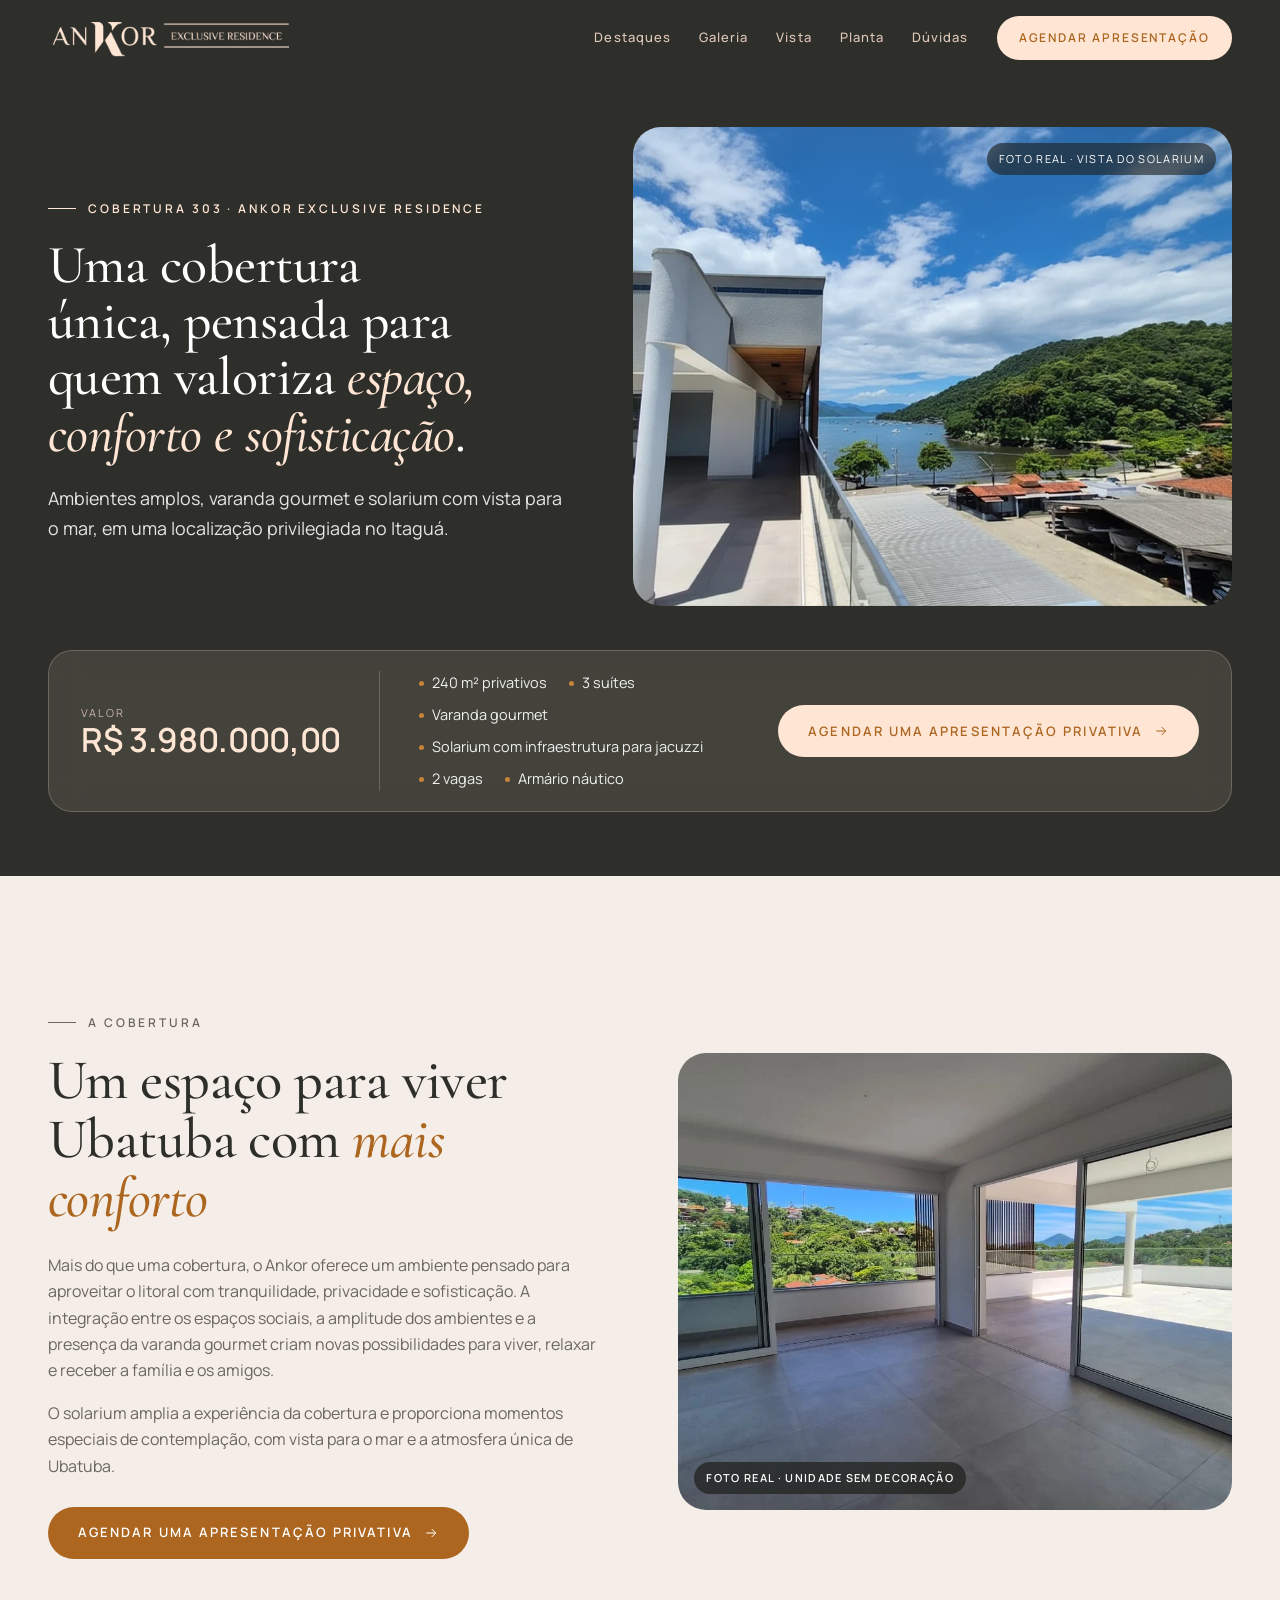
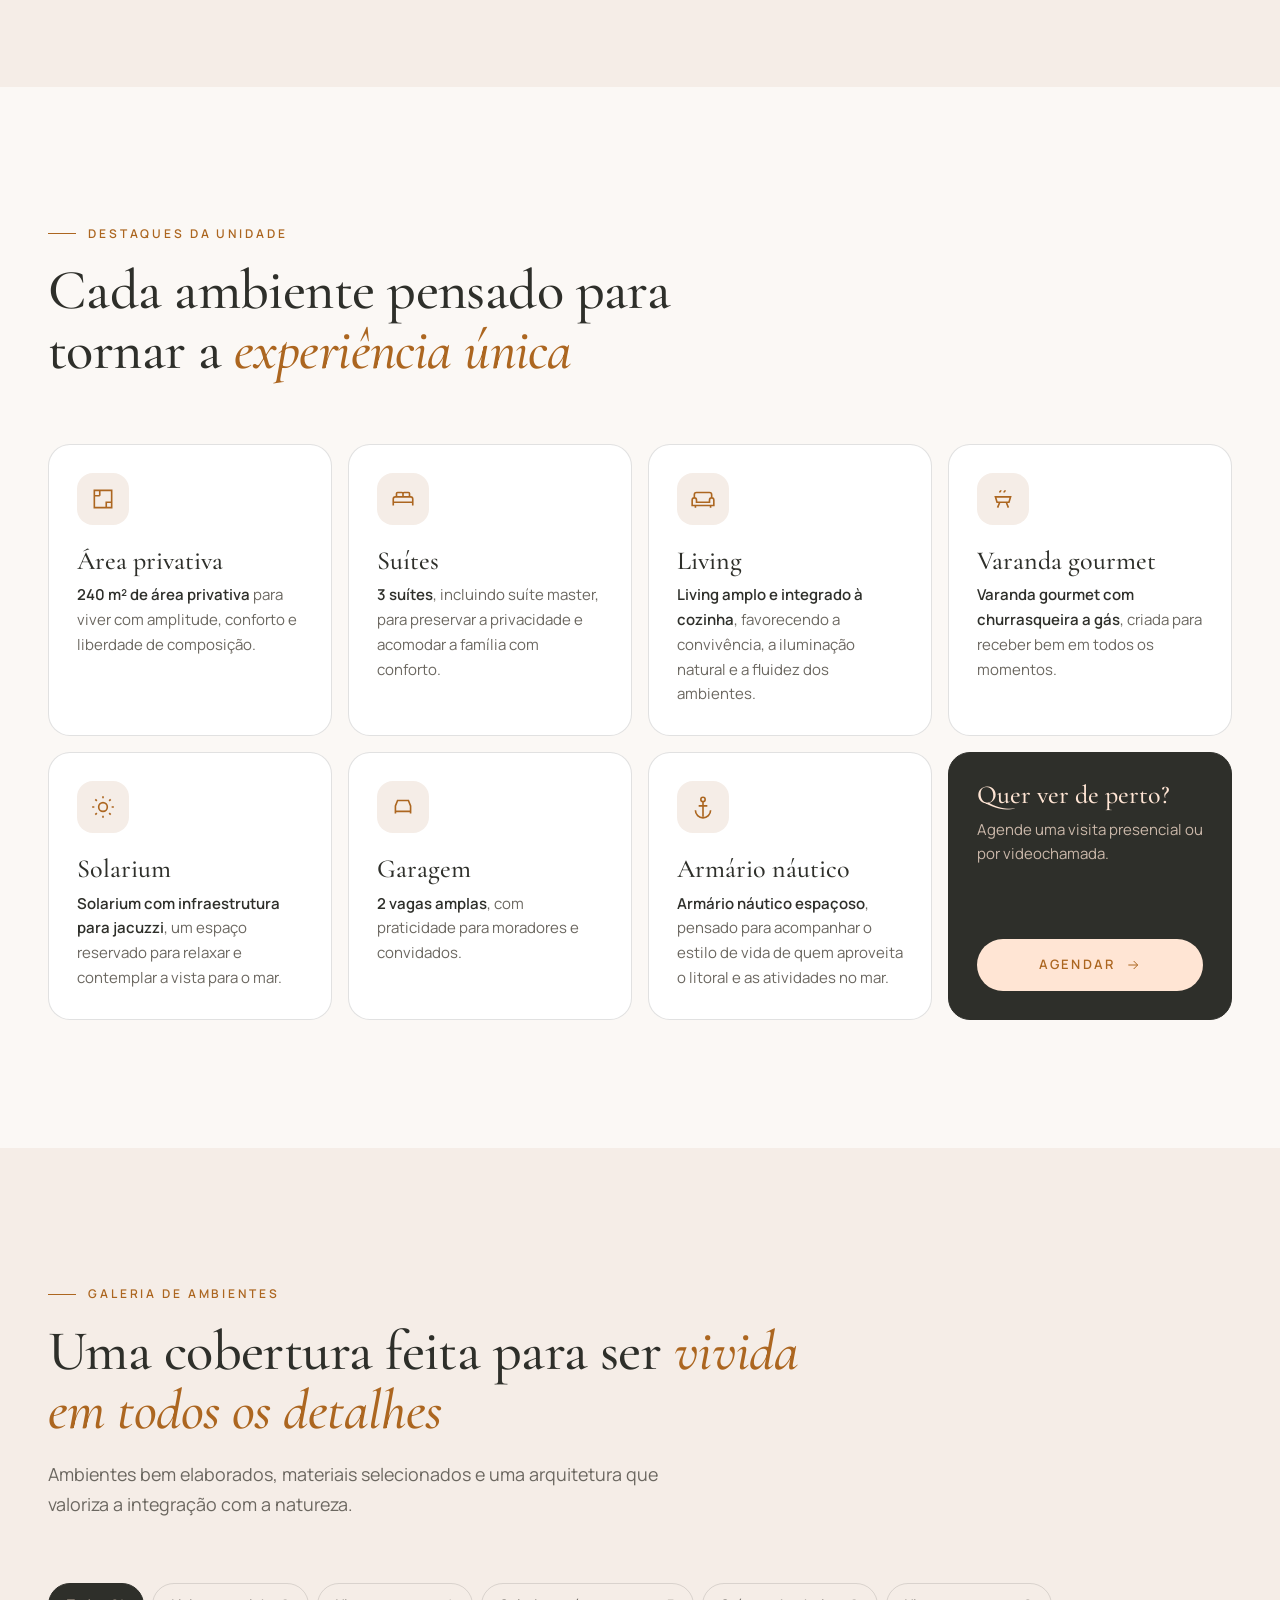
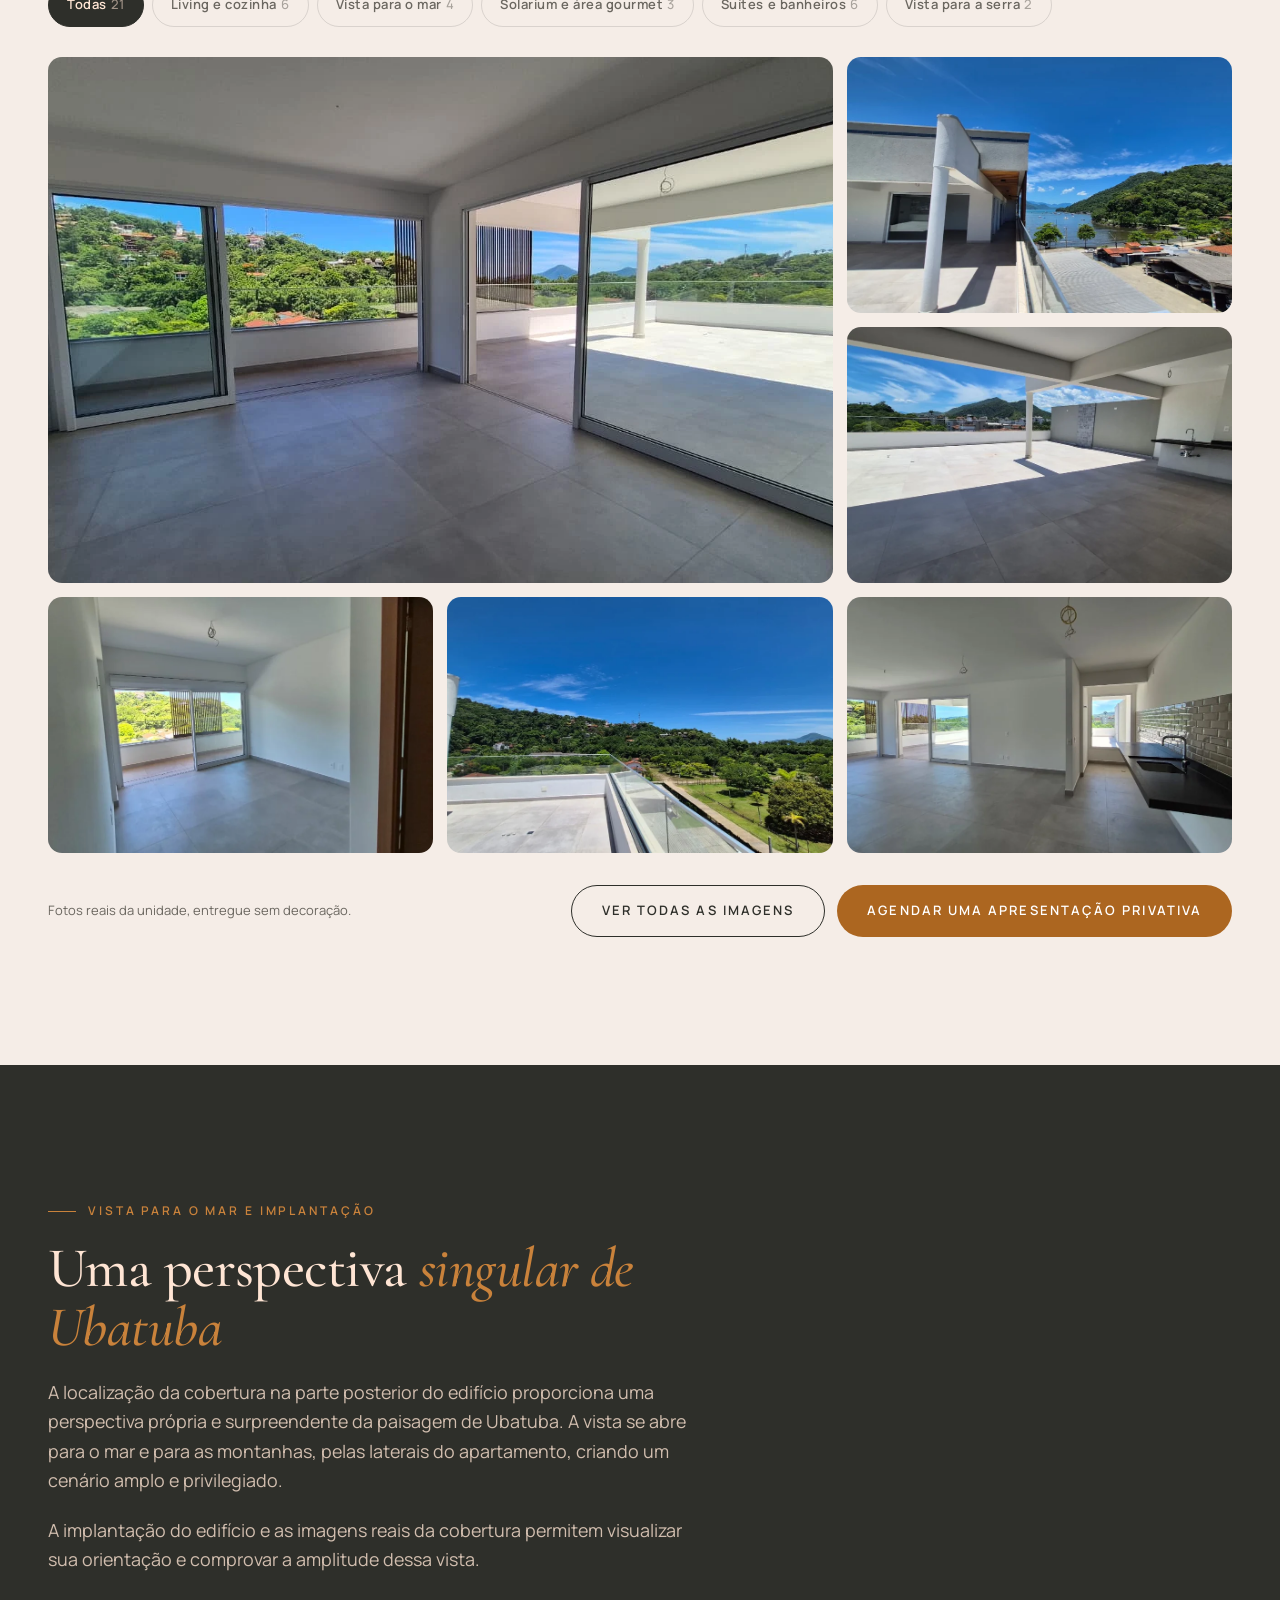
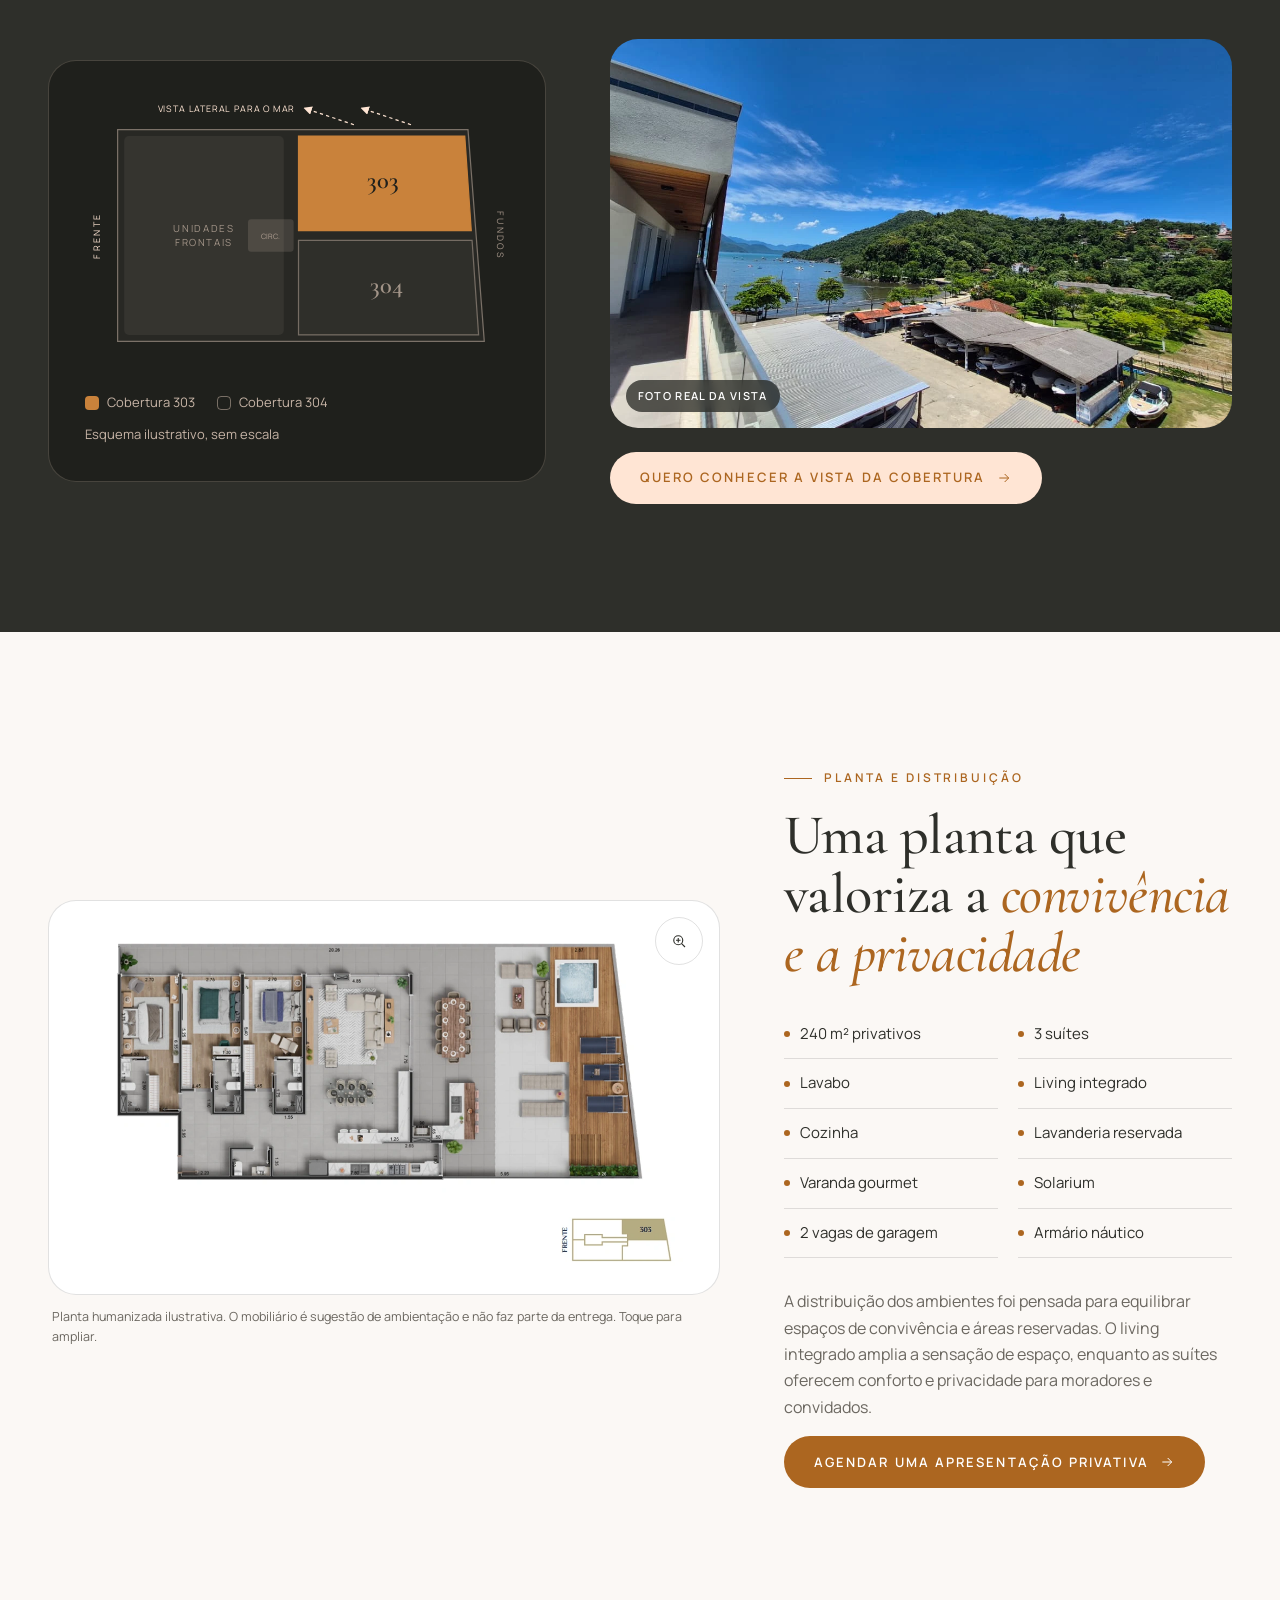
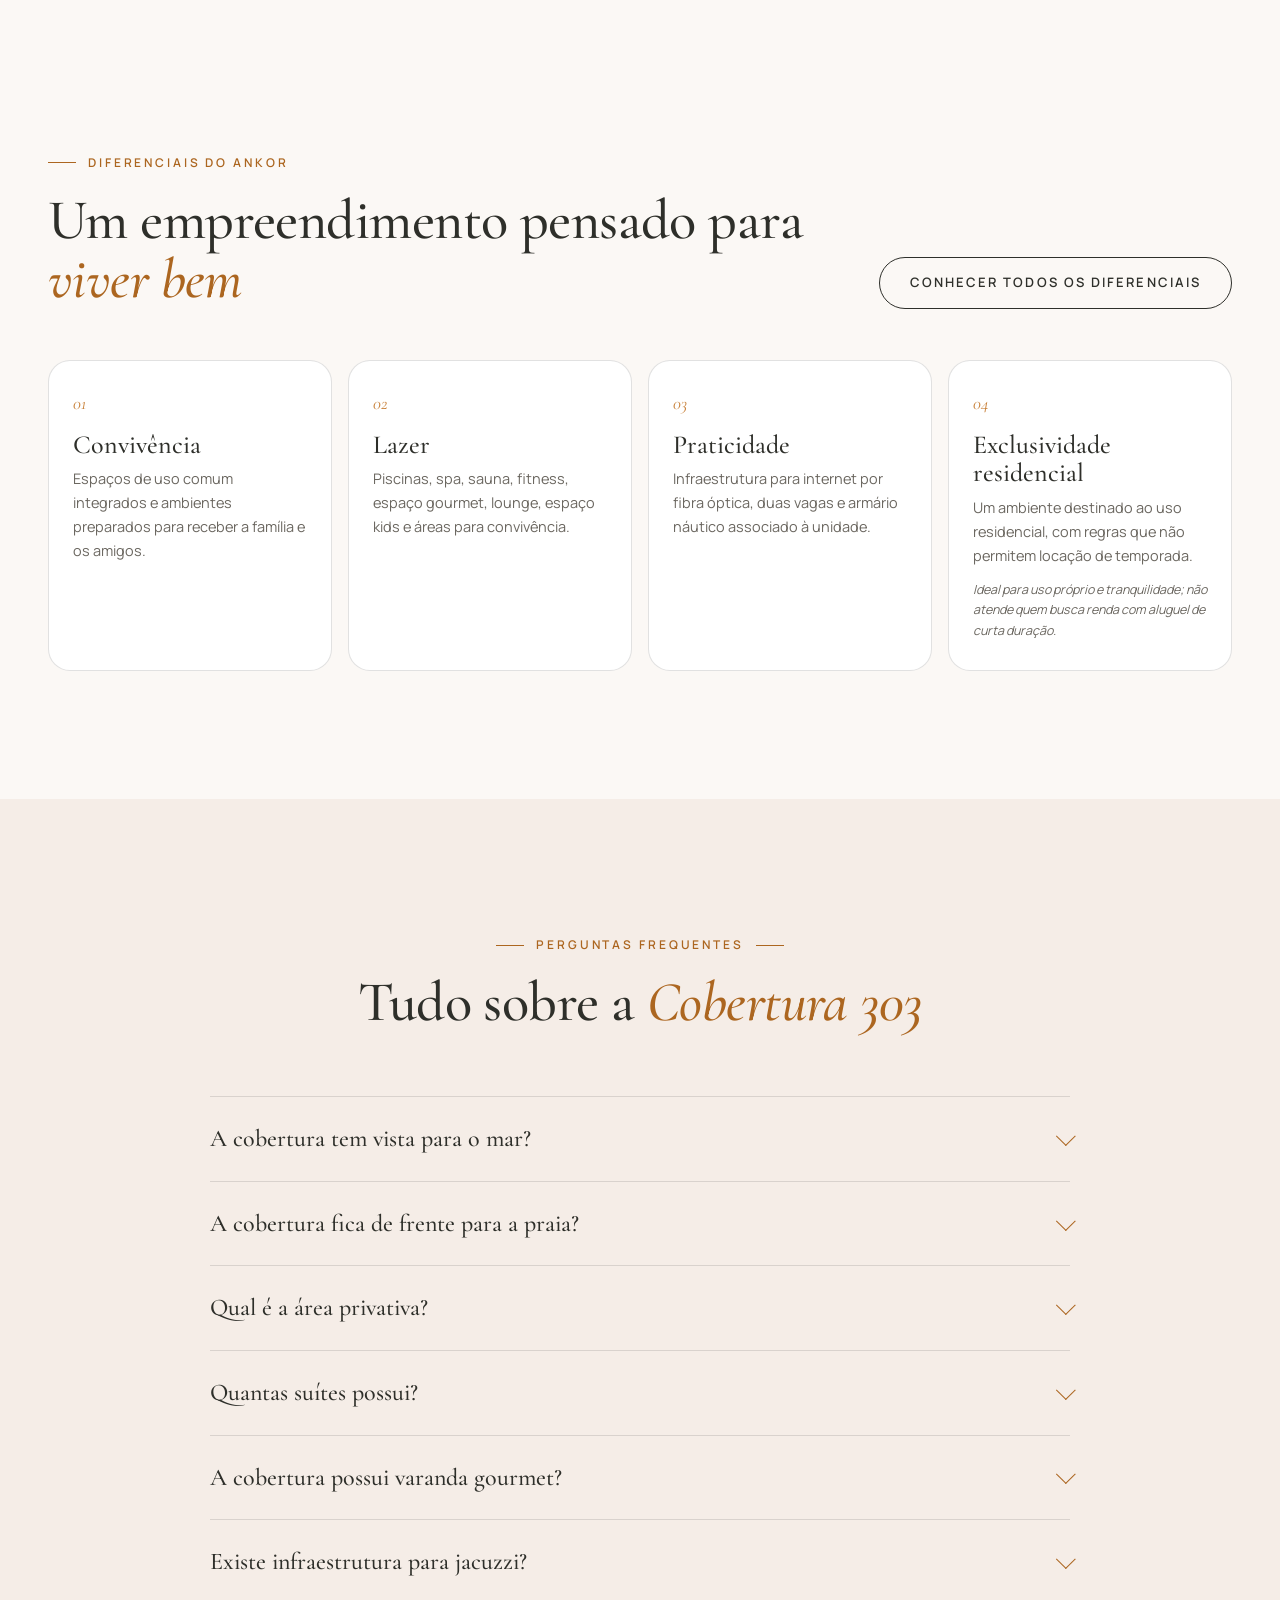
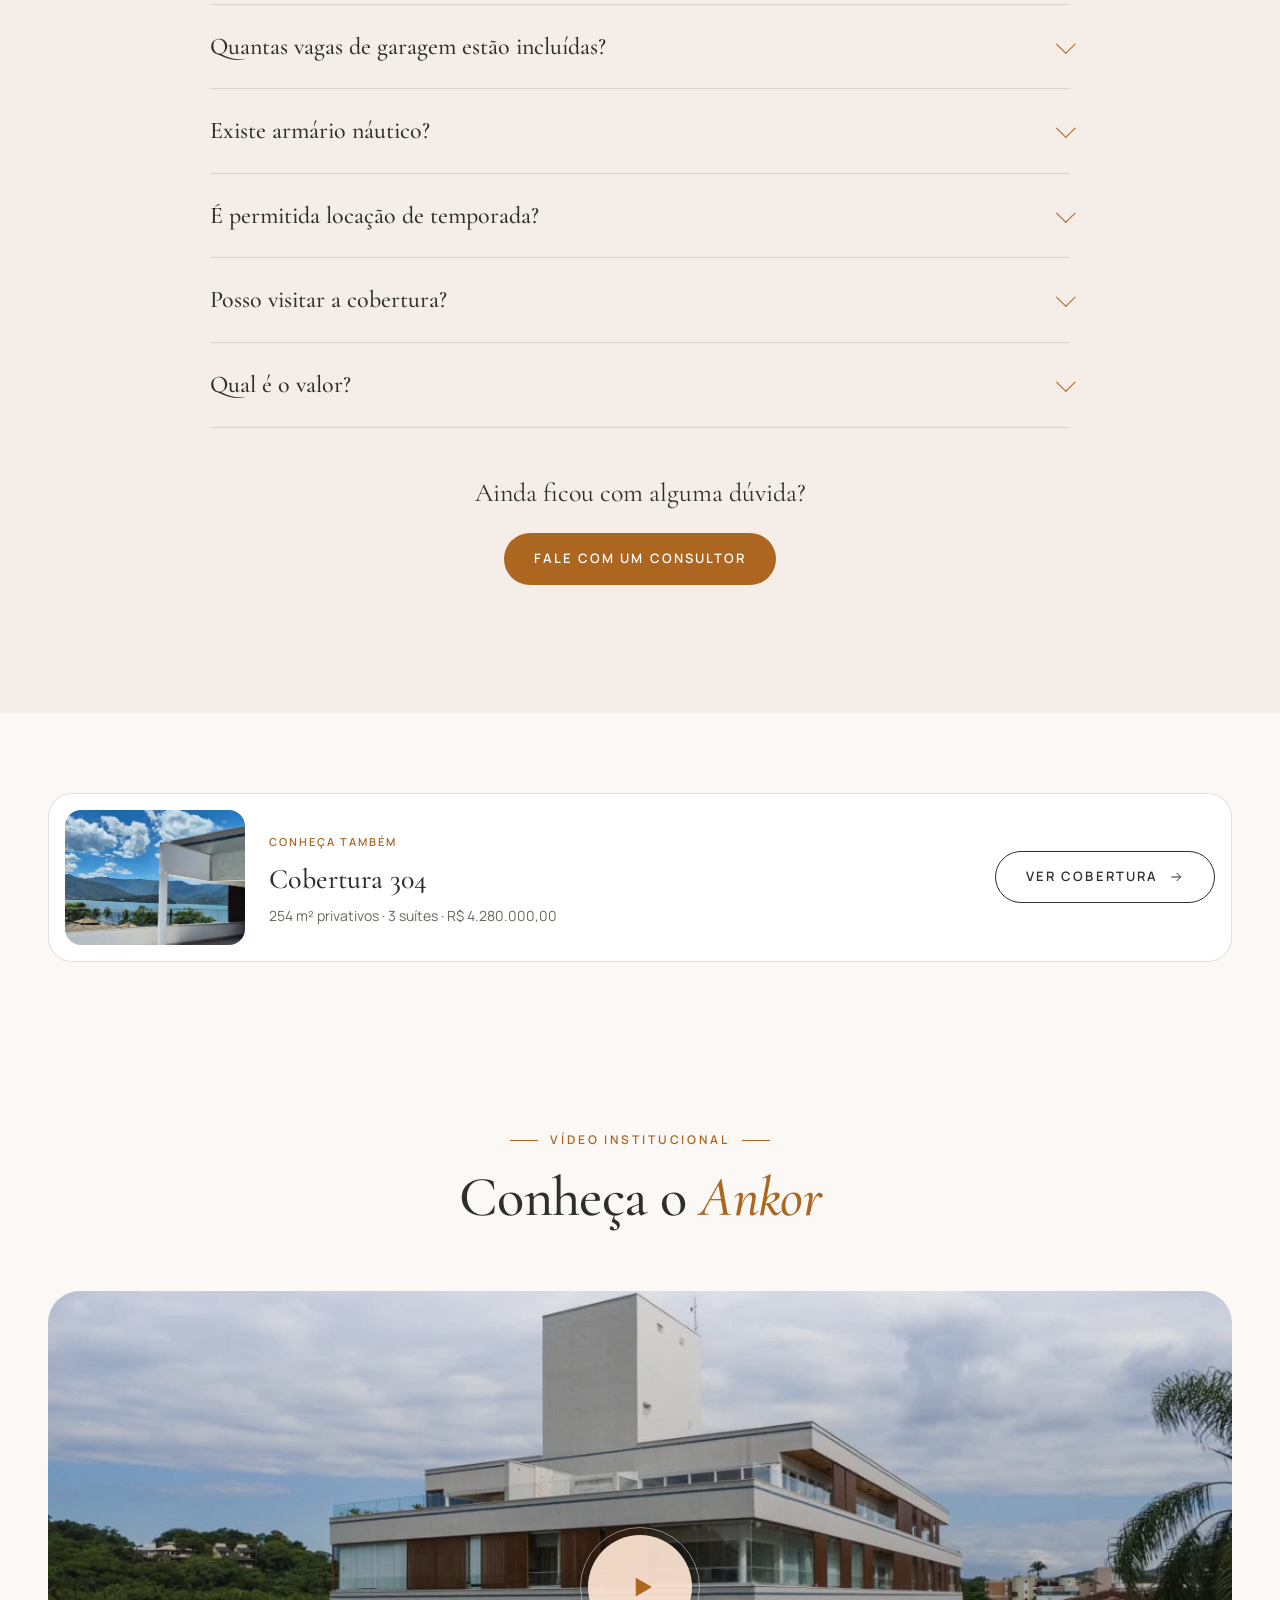
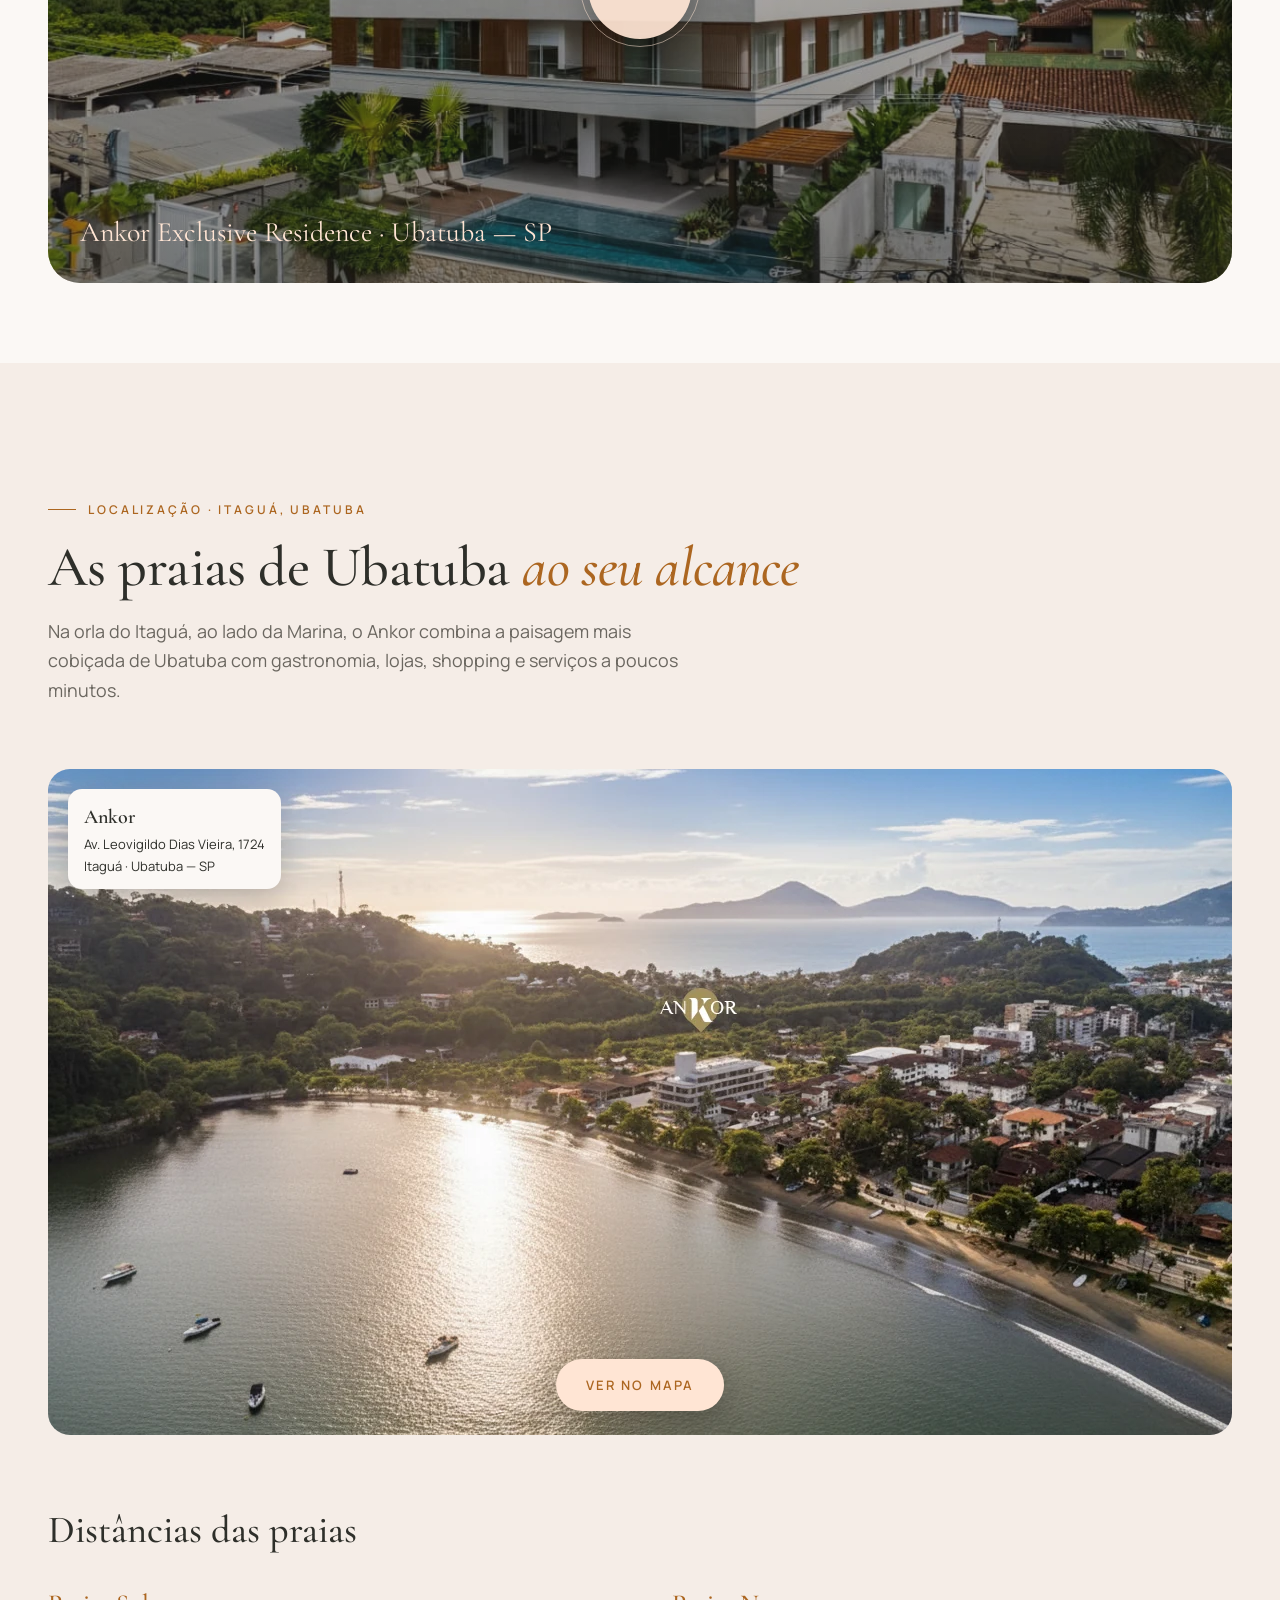
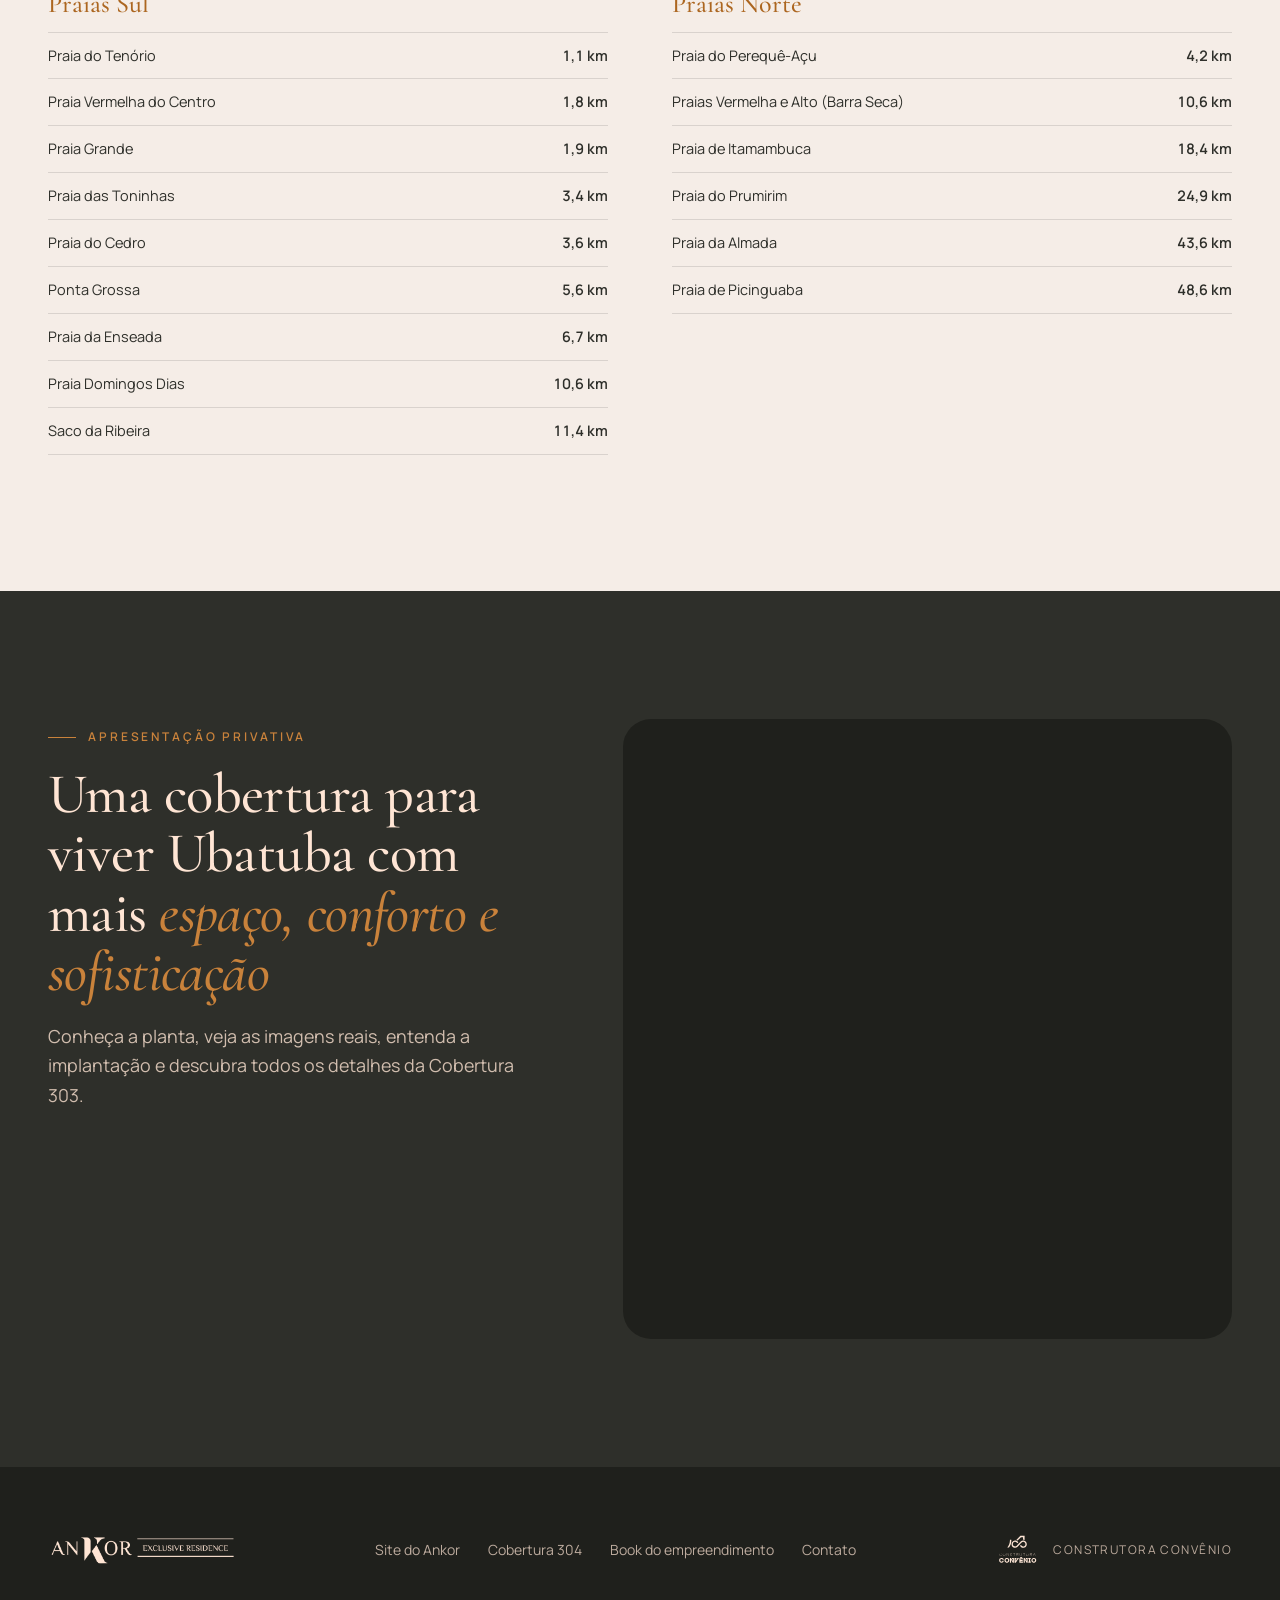
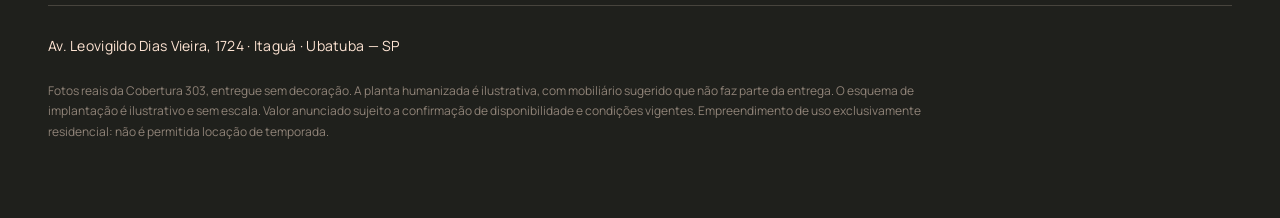
==== cobertura-303/index.html @ ceb4c746 "Formulário do respondi.app (embed) na home e nas LPs, repassando as UTMs Co-Authored-By: Claude Opus" ====
<!doctype html>
<html lang="pt-BR" data-base="../">
<head>
<meta charset="utf-8">
<meta name="viewport" content="width=device-width, initial-scale=1, viewport-fit=cover">
<title>Cobertura 303 · 240 m² · Ankor Exclusive Residence</title>
<meta name="description" content="Cobertura 303 no Ankor Exclusive Residence, Itaguá, Ubatuba: 240 m² privativos, 3 suítes, varanda gourmet, solarium com infraestrutura para jacuzzi, 2 vagas e armário náutico. R$ 3.980.000,00.">
<meta name="theme-color" content="#2e2f2a">
<link rel="icon" href="../assets/brand/favicon.png">
<meta property="og:title" content="Cobertura 303 · Ankor Exclusive Residence">
<meta property="og:description" content="Uma cobertura única, pensada para quem valoriza espaço, conforto e sofisticação.">
<meta property="og:image" content="../assets/img/hero/lp-303.webp">
<link rel="preconnect" href="https://fonts.googleapis.com">
<link rel="preconnect" href="https://fonts.gstatic.com" crossorigin>
<link href="https://fonts.googleapis.com/css2?family=Cormorant+Garamond:ital,wght@0,400;0,500;0,600;1,500&family=Manrope:wght@400;500;600&display=swap" rel="stylesheet">
<link rel="preload" as="image" href="../assets/img/hero/lp-303.webp" fetchpriority="high">
<link rel="stylesheet" href="../assets/css/style.css?v=20260929d">
<script>(function(w,d,s,l,i){w[l]=w[l]||[];w[l].push({'gtm.start':new Date().getTime(),event:'gtm.js'});var f=d.getElementsByTagName(s)[0],j=d.createElement(s),dl=l!='dataLayer'?'&l='+l:'';j.async=true;j.src='https://www.googletagmanager.com/gtm.js?id='+i+dl;f.parentNode.insertBefore(j,f);})(window,document,'script','dataLayer','GTM-N2VF7FVX');</script>
<script async src="https://www.googletagmanager.com/gtag/js?id=G-858ZVEWJJ1"></script>
<script>window.dataLayer=window.dataLayer||[];function gtag(){dataLayer.push(arguments);}gtag('js',new Date());gtag('config','G-858ZVEWJJ1');gtag('config','AW-10869641873');</script>
<script>!function(f,b,e,v,n,t,s){if(f.fbq)return;n=f.fbq=function(){n.callMethod?n.callMethod.apply(n,arguments):n.queue.push(arguments)};if(!f._fbq)f._fbq=n;n.push=n;n.loaded=!0;n.version='2.0';n.queue=[];t=b.createElement(e);t.async=!0;t.src=v;s=b.getElementsByTagName(e)[0];s.parentNode.insertBefore(t,s)}(window,document,'script','https://connect.facebook.net/en_US/fbevents.js');fbq('init','279593157240250');fbq('track','PageView');fbq('track','ViewContent',{content_name:'Cobertura 303'});</script>
</head>
<body>
<noscript><iframe src="https://www.googletagmanager.com/ns.html?id=GTM-N2VF7FVX" height="0" width="0" style="display:none;visibility:hidden"></iframe></noscript>

<header class="header">
  <div class="container header__inner">
    <a href="../" class="logo logo--lg" aria-label="Voltar ao site do Ankor"><img src="../assets/brand/ankor-logo.png" alt="Ankor Exclusive Residence" width="310" height="58"></a>
    <button class="nav-toggle" aria-label="Abrir menu" aria-expanded="false" aria-controls="menu"><span></span></button>
    <nav class="nav" id="menu" aria-label="Cobertura 303">
      <a href="#destaques">Destaques</a>
      <a href="#galeria">Galeria</a>
      <a href="#vista">Vista</a>
      <a href="#planta">Planta</a>
      <a href="#faq">Dúvidas</a>
      <a href="#agendar" class="btn btn--peach" data-goal="Agendar apresentação privativa">Agendar apresentação</a>
    </nav>
  </div>
</header>

<main>
<!-- 1. HERO -->
<section class="lp-hero">
  <div class="container lp-hero__content">
    <div class="lp-hero__grid">
      <div class="lp-hero__text">
        <p class="eyebrow">Cobertura 303 · Ankor Exclusive Residence</p>
        <h1 class="h1">Uma cobertura única, pensada para quem valoriza <em>espaço, conforto e sofisticação</em>.</h1>
        <p class="lp-hero__sub">Ambientes amplos, varanda gourmet e solarium com vista para o mar, em uma localização privilegiada no Itaguá.</p>
      </div>
      <figure class="lp-hero__photo" style="--pos:78% 100%;--zoom:1.2">
        <img src="../assets/img/hero/lp-303.webp" alt="Vista para o mar a partir do solarium da Cobertura 303" width="1344" height="904" fetchpriority="high">
        <span class="photo-note">Foto real · vista do solarium</span>
      </figure>
    </div>
    <div class="spec-bar">
      <div class="spec-bar__price"><small>Valor</small><strong>R$ 3.980.000,00</strong></div>
      <ul class="spec-bar__list">
        <li>240 m² privativos</li><li>3 suítes</li><li>Varanda gourmet</li><li>Solarium com infraestrutura para jacuzzi</li><li>2 vagas</li><li>Armário náutico</li>
      </ul>
      <a href="#agendar" class="btn btn--peach" data-goal="Agendar apresentação privativa">Agendar uma apresentação privativa <svg viewBox="0 0 24 24" fill="none" stroke="currentColor" stroke-width="1.5"><path d="M5 12h14M13 6l6 6-6 6"/></svg></a>
    </div>
  </div>
</section>

<!-- 2. APRESENTAÇÃO -->
<section class="section section--sand">
  <div class="container split">
    <div class="reveal">
      <p class="eyebrow">A cobertura</p>
      <h2 class="h2">Um espaço para viver Ubatuba com <em>mais conforto</em></h2>
      <p style="margin-top:24px">Mais do que uma cobertura, o Ankor oferece um ambiente pensado para aproveitar o litoral com tranquilidade, privacidade e sofisticação. A integração entre os espaços sociais, a amplitude dos ambientes e a presença da varanda gourmet criam novas possibilidades para viver, relaxar e receber a família e os amigos.</p>
      <p>O solarium amplia a experiência da cobertura e proporciona momentos especiais de contemplação, com vista para o mar e a atmosfera única de Ubatuba.</p>
      <a href="#agendar" class="btn btn--primary" style="margin-top:12px" data-goal="Agendar apresentação privativa">Agendar uma apresentação privativa <svg viewBox="0 0 24 24" fill="none" stroke="currentColor" stroke-width="1.5"><path d="M5 12h14M13 6l6 6-6 6"/></svg></a>
    </div>
    <figure class="split__media reveal reveal-d1" style="margin:0">
      <img src="../assets/img/coberturas/303-living-solarium.webp" alt="Living amplo da Cobertura 303 com acesso ao solarium" loading="lazy" width="1280" height="720">
      <span class="tag">Foto real · unidade sem decoração</span>
    </figure>
  </div>
</section>

<!-- 3. DESTAQUES -->
<section class="section" id="destaques">
  <div class="container">
    <div class="section-head reveal">
      <p class="eyebrow">Destaques da unidade</p>
      <h2 class="h2">Cada ambiente pensado para tornar a <em>experiência única</em></h2>
    </div>
    <div class="highlights">
      <article class="hl reveal"><div class="hl__icon"><svg viewBox="0 0 24 24" fill="none" stroke="currentColor" stroke-width="1.5"><path d="M4 4h16v16H4zM4 9h5M9 4v5M15 20v-5h5"/></svg></div><h3>Área privativa</h3><p><strong>240 m² de área privativa</strong> para viver com amplitude, conforto e liberdade de composição.</p></article>
      <article class="hl reveal reveal-d1"><div class="hl__icon"><svg viewBox="0 0 24 24" fill="none" stroke="currentColor" stroke-width="1.5"><path d="M3 18v-6a2 2 0 012-2h14a2 2 0 012 2v6M3 15h18M6 10V7a1 1 0 011-1h4a1 1 0 011 1v3M12 10V7a1 1 0 011-1h4a1 1 0 011 1v3"/></svg></div><h3>Suítes</h3><p><strong>3 suítes</strong>, incluindo suíte master, para preservar a privacidade e acomodar a família com conforto.</p></article>
      <article class="hl reveal reveal-d2"><div class="hl__icon"><svg viewBox="0 0 24 24" fill="none" stroke="currentColor" stroke-width="1.5"><path d="M4 11V8a2 2 0 012-2h12a2 2 0 012 2v3M2 13a2 2 0 014 0v2h12v-2a2 2 0 014 0v5H2zM5 18v2M19 18v2"/></svg></div><h3>Living</h3><p><strong>Living amplo e integrado à cozinha</strong>, favorecendo a convivência, a iluminação natural e a fluidez dos ambientes.</p></article>
      <article class="hl reveal"><div class="hl__icon"><svg viewBox="0 0 24 24" fill="none" stroke="currentColor" stroke-width="1.5"><path d="M5 10h14l-1.5 5h-11zM9 15l-2 5M15 15l2 5M9 6c0-1 1-1 1-2M13 6c0-1 1-1 1-2"/></svg></div><h3>Varanda gourmet</h3><p><strong>Varanda gourmet com churrasqueira a gás</strong>, criada para receber bem em todos os momentos.</p></article>
      <article class="hl reveal reveal-d1"><div class="hl__icon"><svg viewBox="0 0 24 24" fill="none" stroke="currentColor" stroke-width="1.5"><circle cx="12" cy="12" r="4"/><path d="M12 2v2M12 20v2M4.9 4.9l1.4 1.4M17.7 17.7l1.4 1.4M2 12h2M20 12h2M4.9 19.1l1.4-1.4M17.7 6.3l1.4-1.4"/></svg></div><h3>Solarium</h3><p><strong>Solarium com infraestrutura para jacuzzi</strong>, um espaço reservado para relaxar e contemplar a vista para o mar.</p></article>
      <article class="hl reveal reveal-d2"><div class="hl__icon"><svg viewBox="0 0 24 24" fill="none" stroke="currentColor" stroke-width="1.5"><path d="M5 16V11l2-5h10l2 5v5M5 16h14M5 16v2M19 16v2M7.5 13h.01M16.5 13h.01"/></svg></div><h3>Garagem</h3><p><strong>2 vagas amplas</strong>, com praticidade para moradores e convidados.</p></article>
      <article class="hl reveal"><div class="hl__icon"><svg viewBox="0 0 24 24" fill="none" stroke="currentColor" stroke-width="1.5"><circle cx="12" cy="5" r="2"/><path d="M12 7v14M8 11h8M5 15a7 7 0 0014 0"/></svg></div><h3>Armário náutico</h3><p><strong>Armário náutico espaçoso</strong>, pensado para acompanhar o estilo de vida de quem aproveita o litoral e as atividades no mar.</p></article>
      <article class="hl hl--accent reveal reveal-d1"><div><h3>Quer ver de perto?</h3><p>Agende uma visita presencial ou por videochamada.</p></div><a href="#agendar" class="btn btn--peach" data-goal="Agendar apresentação privativa">Agendar <svg viewBox="0 0 24 24" fill="none" stroke="currentColor" stroke-width="1.5"><path d="M5 12h14M13 6l6 6-6 6"/></svg></a></article>
    </div>
  </div>
</section>

<!-- 4. GALERIA -->
<section class="section section--sand" id="galeria">
  <div class="container" data-inline-gallery="303" data-limit="6">
    <div class="section-head reveal">
      <p class="eyebrow">Galeria de ambientes</p>
      <h2 class="h2">Uma cobertura feita para ser <em>vivida em todos os detalhes</em></h2>
      <p class="lead">Ambientes bem elaborados, materiais selecionados e uma arquitetura que valoriza a integração com a natureza.</p>
    </div>
    <div class="tabs" role="tablist" aria-label="Filtrar ambientes"></div>
    <div class="lp-gallery" data-lb-group></div>
    <div class="gallery-actions">
      <p>Fotos reais da unidade, entregue sem decoração.</p>
      <div style="display:flex;gap:12px;flex-wrap:wrap">
        <button class="btn btn--ghost" data-open-gallery="303">Ver todas as imagens</button>
        <a href="#agendar" class="btn btn--primary" data-goal="Agendar apresentação privativa">Agendar uma apresentação privativa</a>
      </div>
    </div>
  </div>
</section>

<!-- 5. VISTA E IMPLANTAÇÃO -->
<section class="section section--dark" id="vista">
  <div class="container">
    <div class="section-head reveal">
      <p class="eyebrow">Vista para o mar e implantação</p>
      <h2 class="h2">Uma perspectiva <em>singular de Ubatuba</em></h2>
      <p class="lead">A localização da cobertura na parte posterior do edifício proporciona uma perspectiva própria e surpreendente da paisagem de Ubatuba. A vista se abre para o mar e para as montanhas, pelas laterais do apartamento, criando um cenário amplo e privilegiado.</p>
      <p class="lead">A implantação do edifício e as imagens reais da cobertura permitem visualizar sua orientação e comprovar a amplitude dessa vista.</p>
    </div>
    <div class="view">
      <div class="implant reveal">
        <svg viewBox="0 0 520 340" role="img" aria-labelledby="impl-t">
  <title id="impl-t">Esquema de implantação: a Cobertura 303 fica na parte posterior do edifício, com vista lateral para o mar</title>
  <defs><marker id="ah" viewBox="0 0 10 10" refX="8" refY="5" markerWidth="7" markerHeight="7" orient="auto-start-reverse"><path d="M0 0L10 5L0 10z" fill="#ffe5d4"/></marker></defs>
  <path d="M40 40H470L490 300H40Z" fill="rgba(255,229,212,.04)" stroke="rgba(255,229,212,.4)" stroke-width="1.5"/>
  <rect x="48" y="48" width="196" height="244" rx="6" fill="rgba(255,229,212,.06)"/>
  <text x="146" y="166" fill="rgba(255,229,212,.55)" font-family="Manrope, sans-serif" font-size="12" text-anchor="middle" letter-spacing="2">UNIDADES</text>
  <text x="146" y="183" fill="rgba(255,229,212,.55)" font-family="Manrope, sans-serif" font-size="12" text-anchor="middle" letter-spacing="2">FRONTAIS</text>
  <rect x="200" y="150" width="56" height="40" rx="4" fill="rgba(255,229,212,.12)"/>
  <text x="228" y="174" fill="rgba(255,229,212,.55)" font-family="Manrope, sans-serif" font-size="9" text-anchor="middle">CIRC.</text>
  <path d="M262 48H466L474 164H262Z" fill="#c9823b" stroke="#c9823b" stroke-width="1.5"/>
  <path d="M262 176H475L483 292H262Z" fill="rgba(255,229,212,.03)" stroke="rgba(255,229,212,.35)" stroke-width="1.5"/>
  <text x="366" y="112" fill="#1f201c" font-family="Cormorant Garamond, serif" font-size="30" font-weight="600" text-anchor="middle">303</text>
  <text x="370" y="241" fill="rgba(255,229,212,.55)" font-family="Cormorant Garamond, serif" font-size="30" font-weight="600" text-anchor="middle">304</text>
  <text x="18" y="170" fill="#ffe5d4" font-family="Manrope, sans-serif" font-size="11" letter-spacing="3" text-anchor="middle" transform="rotate(-90 18 170)">FRENTE</text>
  <text x="506" y="170" fill="rgba(255,229,212,.6)" font-family="Manrope, sans-serif" font-size="11" letter-spacing="3" text-anchor="middle" transform="rotate(90 506 170)">FUNDOS</text>
  <line x1="330" y1="34" x2="270" y2="14" stroke="#ffe5d4" stroke-width="1.5" stroke-dasharray="4 4" marker-end="url(#ah)"/>
  <line x1="400" y1="34" x2="340" y2="14" stroke="#ffe5d4" stroke-width="1.5" stroke-dasharray="4 4" marker-end="url(#ah)"/>
  <text x="258" y="18" fill="#ffe5d4" font-family="Manrope, sans-serif" font-size="11" letter-spacing="1" text-anchor="end">VISTA LATERAL PARA O MAR</text>
</svg>
        <div class="implant__legend">
          <span><i style="background:#c9823b"></i>Cobertura 303</span>
          <span><i style="border:1px solid rgba(255,229,212,.4)"></i>Cobertura 304</span>
          <span>Esquema ilustrativo, sem escala</span>
        </div>
      </div>
      <div class="reveal reveal-d1">
        <figure class="view__photo" data-lb-group>
          <button class="g-item" data-img="303-vista-mar" style="border-radius:0"><img src="../assets/img/vista/303-vista-mar.webp" alt="Vista lateral para o mar a partir da Cobertura 303" loading="lazy" width="1280" height="720"></button>
          <span class="tag">Foto real da vista</span>
        </figure>
        <a href="#agendar" class="btn btn--peach" style="margin-top:24px" data-goal="Conhecer a vista da cobertura">Quero conhecer a vista da cobertura <svg viewBox="0 0 24 24" fill="none" stroke="currentColor" stroke-width="1.5"><path d="M5 12h14M13 6l6 6-6 6"/></svg></a>
      </div>
    </div>
  </div>
</section>

<!-- 6. PLANTA -->
<section class="section" id="planta">
  <div class="container plan">
    <div class="reveal" data-lb-group>
      <button class="plan__img" data-img="planta-303" aria-label="Ampliar planta da Cobertura 303">
        <img src="../assets/img/plantas/planta-303.webp" alt="Planta humanizada da Cobertura 303" loading="lazy" width="1212" height="668">
        <span class="icon-btn plan__zoom" aria-hidden="true"><svg viewBox="0 0 24 24" fill="none" stroke="currentColor" stroke-width="1.5"><circle cx="11" cy="11" r="6"/><path d="M20 20l-4.5-4.5M11 8v6M8 11h6"/></svg></span>
      </button>
      <p style="font-size:12.5px;color:var(--muted);margin:12px 4px 0">Planta humanizada ilustrativa. O mobiliário é sugestão de ambientação e não faz parte da entrega. Toque para ampliar.</p>
    </div>
    <div class="reveal reveal-d1">
      <p class="eyebrow">Planta e distribuição</p>
      <h2 class="h2">Uma planta que valoriza a <em>convivência e a privacidade</em></h2>
      <ul class="plan-list">
        <li>240 m² privativos</li><li>3 suítes</li><li>Lavabo</li><li>Living integrado</li><li>Cozinha</li><li>Lavanderia reservada</li><li>Varanda gourmet</li><li>Solarium</li><li>2 vagas de garagem</li><li>Armário náutico</li>
      </ul>
      <p style="color:var(--muted)">A distribuição dos ambientes foi pensada para equilibrar espaços de convivência e áreas reservadas. O living integrado amplia a sensação de espaço, enquanto as suítes oferecem conforto e privacidade para moradores e convidados.</p>
      <a href="#agendar" class="btn btn--primary" data-goal="Agendar apresentação privativa">Agendar uma apresentação privativa <svg viewBox="0 0 24 24" fill="none" stroke="currentColor" stroke-width="1.5"><path d="M5 12h14M13 6l6 6-6 6"/></svg></a>
    </div>
  </div>
</section>

<!-- 8. DIFERENCIAIS DO ANKOR -->
<section class="section" id="diferenciais">
  <div class="container">
    <div class="head-row">
      <div class="section-head reveal">
        <p class="eyebrow">Diferenciais do Ankor</p>
        <h2 class="h2">Um empreendimento pensado para <em>viver bem</em></h2>
      </div>
      <a href="../#diferenciais" class="btn btn--ghost">Conhecer todos os diferenciais</a>
    </div>
    <div class="diffs">
      <article class="diff reveal"><span class="tile__num">01</span><h3>Convivência</h3><p>Espaços de uso comum integrados e ambientes preparados para receber a família e os amigos.</p></article>
      <article class="diff reveal reveal-d1"><span class="tile__num">02</span><h3>Lazer</h3><p>Piscinas, spa, sauna, fitness, espaço gourmet, lounge, espaço kids e áreas para convivência.</p></article>
      <article class="diff reveal reveal-d2"><span class="tile__num">03</span><h3>Praticidade</h3><p>Infraestrutura para internet por fibra óptica, duas vagas e armário náutico associado à unidade.</p></article>
      <article class="diff reveal reveal-d3"><span class="tile__num">04</span><h3>Exclusividade residencial</h3><p>Um ambiente destinado ao uso residencial, com regras que não permitem locação de temporada.</p><small>Ideal para uso próprio e tranquilidade; não atende quem busca renda com aluguel de curta duração.</small></article>
    </div>
  </div>
</section>

<!-- 9. FAQ -->
<section class="section section--sand" id="faq">
  <div class="container">
    <div class="section-head section-head--center reveal">
      <p class="eyebrow">Perguntas frequentes</p>
      <h2 class="h2">Tudo sobre a <em>Cobertura 303</em></h2>
    </div>
    <div class="faq reveal">
      <details><summary>A cobertura tem vista para o mar?</summary><p>Sim. A unidade está localizada na parte posterior do prédio e possui vista para o mar. Consulte as imagens reais e o esquema de implantação para conhecer a orientação e o campo visual da cobertura.</p></details>
      <details><summary>A cobertura fica de frente para a praia?</summary><p>Não. A cobertura está na parte posterior do edifício. A comunicação correta é vista para o mar, conforme apresentado na planta e nas imagens da unidade.</p></details>
      <details><summary>Qual é a área privativa?</summary><p>A Cobertura 303 possui 240 m² de área privativa.</p></details>
      <details><summary>Quantas suítes possui?</summary><p>A unidade possui 3 suítes, incluindo uma suíte master.</p></details>
      <details><summary>A cobertura possui varanda gourmet?</summary><p>Sim. A unidade possui varanda gourmet com churrasqueira a gás.</p></details>
      <details><summary>Existe infraestrutura para jacuzzi?</summary><p>Sim. O solarium possui infraestrutura para jacuzzi. A instalação e as condições técnicas devem ser confirmadas com a equipe responsável.</p></details>
      <details><summary>Quantas vagas de garagem estão incluídas?</summary><p>A unidade possui 2 vagas de garagem amplas.</p></details>
      <details><summary>Existe armário náutico?</summary><p>Sim, conforme as condições específicas da unidade e da documentação comercial.</p></details>
      <details><summary>É permitida locação de temporada?</summary><p>Não. O empreendimento possui uso residencial e não permite locação de temporada.</p></details>
      <details><summary>Posso visitar a cobertura?</summary><p>Sim. A equipe pode agendar uma apresentação presencial ou por videochamada, conforme disponibilidade.</p></details>
      <details><summary>Qual é o valor?</summary><p>O valor anunciado da Cobertura 303 é de R$ 3.980.000,00. Consulte a equipe comercial para confirmar a disponibilidade e as condições vigentes.</p></details>
    </div>
    <div class="faq-cta">
      <p>Ainda ficou com alguma dúvida?</p>
      <a href="#agendar" class="btn btn--primary" data-goal="Falar com um consultor">Fale com um consultor</a>
    </div>
  </div>
</section>

<!-- Outra unidade -->
<section class="section section--tight">
  <div class="container">
    <a class="other-unit reveal" href="../cobertura-304/">
      <img src="../assets/img/vista/304-vista-solarium-sm.webp" alt="" loading="lazy" width="720" height="405">
      <div><small>Conheça também</small><h3>Cobertura 304</h3><p>254 m² privativos · 3 suítes · R$ 4.280.000,00</p></div>
      <span class="btn btn--ghost">Ver cobertura <svg viewBox="0 0 24 24" fill="none" stroke="currentColor" stroke-width="1.5"><path d="M5 12h14M13 6l6 6-6 6"/></svg></span>
    </a>
  </div>
</section>
<!-- ============ VÍDEO INSTITUCIONAL ============ -->
<section class="section section--tight" id="video-institucional" aria-label="Vídeo institucional">
  <div class="container">
    <div class="section-head section-head--center reveal">
      <p class="eyebrow">Vídeo institucional</p>
      <h2 class="h2">Conheça o <em>Ankor</em></h2>
    </div>
    <button class="feature-video reveal" data-video="Oy8C2-HSCjQ" data-title="Ankor Exclusive Residence" aria-label="Assistir ao vídeo institucional do Ankor">
      <img src="../assets/img/empreendimento/fachada-piscina.webp" alt="" loading="lazy" width="1280" height="852">
      <span class="play play--lg"><svg viewBox="0 0 24 24" fill="currentColor"><path d="M7 4.5v15l13-7.5z"/></svg></span>
      <span class="feature-video__label">Ankor Exclusive Residence · Ubatuba — SP</span>
    </button>
  </div>
</section>

<!-- LOCALIZAÇÃO (mesma da home) -->
<section class="section section--sand" id="localizacao">
  <div class="container">
    <div class="section-head reveal">
      <p class="eyebrow">Localização · Itaguá, Ubatuba</p>
      <h2 class="h2">As praias de Ubatuba <em>ao seu alcance</em></h2>
      <p class="lead">Na orla do Itaguá, ao lado da Marina, o Ankor combina a paisagem mais cobiçada de Ubatuba com gastronomia, lojas, shopping e serviços a poucos minutos.</p>
    </div>
    <div class="map map--wide reveal">
      <img src="../assets/img/localizacao/aerea-baia-ankor.webp" alt="Vista aérea da baía do Itaguá com a localização do Ankor" loading="lazy" width="1184" height="864">
      <div class="map__pin"><strong>Ankor</strong>Av. Leovigildo Dias Vieira, 1724<br>Itaguá · Ubatuba — SP</div>
      <button class="btn btn--peach map__btn" data-map="https://www.google.com/maps?q=Av.+Leovigildo+Dias+Vieira,+1724+-+Itagu%C3%A1,+Ubatuba+-+SP&amp;output=embed">Ver no mapa</button>
    </div>
    <p class="map__addr">Av. Leovigildo Dias Vieira, 1724 · Itaguá · Ubatuba — SP</p>
    <div class="beaches-wrap reveal">
      <h3 class="beaches-title">Distâncias das praias</h3>
      <div class="beaches beaches--wide">
        <div><h3>Praias Sul</h3><ul><li><span>Praia do Tenório</span><span>1,1 km</span></li><li><span>Praia Vermelha do Centro</span><span>1,8 km</span></li><li><span>Praia Grande</span><span>1,9 km</span></li><li><span>Praia das Toninhas</span><span>3,4 km</span></li><li><span>Praia do Cedro</span><span>3,6 km</span></li><li><span>Ponta Grossa</span><span>5,6 km</span></li><li><span>Praia da Enseada</span><span>6,7 km</span></li><li><span>Praia Domingos Dias</span><span>10,6 km</span></li><li><span>Saco da Ribeira</span><span>11,4 km</span></li></ul></div>
        <div><h3>Praias Norte</h3><ul><li><span>Praia do Perequê-Açu</span><span>4,2 km</span></li><li><span>Praias Vermelha e Alto (Barra Seca)</span><span>10,6 km</span></li><li><span>Praia de Itamambuca</span><span>18,4 km</span></li><li><span>Praia do Prumirim</span><span>24,9 km</span></li><li><span>Praia da Almada</span><span>43,6 km</span></li><li><span>Praia de Picinguaba</span><span>48,6 km</span></li></ul></div>
      </div>
    </div>
  </div>
</section>

<!-- 10. CTA FINAL + FORMULÁRIO -->
<section class="section section--dark" id="agendar">
  <div class="container contact">
    <div class="reveal">
      <p class="eyebrow">Apresentação privativa</p>
      <h2 class="h2">Uma cobertura para viver Ubatuba com mais <em>espaço, conforto e sofisticação</em></h2>
      <p class="lead" style="margin-top:20px">Conheça a planta, veja as imagens reais, entenda a implantação e descubra todos os detalhes da Cobertura 303.</p>
    </div>
    <div class="form-embed reveal reveal-d1">
      <iframe data-respondi src="https://form.respondi.app/JDCmWvqf?embed=true" title="Formulário de contato do Ankor" loading="lazy" allow="clipboard-write"></iframe>
    </div>
  </div>
</section>
</main>

<footer class="footer">
  <div class="container">
    <div class="footer__top">
      <a href="../" class="logo" aria-label="Ankor Exclusive Residence"><img src="../assets/brand/ankor-logo.png" alt="Ankor Exclusive Residence" width="310" height="58" loading="lazy"></a>
      <nav class="footer__links" aria-label="Rodapé">
        <a href="../">Site do Ankor</a>
        <a href="../cobertura-304/">Cobertura 304</a>
        <a href="#" data-book hidden target="_blank" rel="noopener">Book do empreendimento</a>
        <a href="#agendar">Contato</a>
      </nav>
      <a class="footer__by" href="https://construtoraconvenio.com.br" target="_blank" rel="noopener"><img src="../assets/brand/convenio.svg" alt="" width="44" height="38" loading="lazy">Construtora Convênio</a>
    </div>
    <p class="footer__addr">Av. Leovigildo Dias Vieira, 1724 · Itaguá · Ubatuba — SP</p>
    <p class="footer__legal">Fotos reais da Cobertura 303, entregue sem decoração. A planta humanizada é ilustrativa, com mobiliário sugerido que não faz parte da entrega. O esquema de implantação é ilustrativo e sem escala. Valor anunciado sujeito a confirmação de disponibilidade e condições vigentes. Empreendimento de uso exclusivamente residencial: não é permitida locação de temporada.</p>
  </div>
</footer>

<div class="mobile-bar" aria-label="Ações rápidas">
  <a href="#agendar" class="btn btn--peach" data-goal="Agendar apresentação privativa">Agendar apresentação</a>
  <a href="#" class="btn btn--primary" data-whatsapp="Olá! Tenho interesse na Cobertura 303 do Ankor." hidden>WhatsApp</a>
</div>

<script src="../assets/js/config.js?v=20260929d"></script>
<script src="../assets/js/data.js?v=20260929d"></script>
<script src="../assets/js/main.js?v=20260929d"></script>
</body>
</html>
---- assets/css/style.css ----
/* ==========================================================================
   Ankor Exclusive Residence — estilos compartilhados (home + landing pages)
   ========================================================================== */

:root {
  --ink: #2e2f2a;          /* painel escuro da marca */
  --ink-deep: #1f201c;
  --olive: #31361d;
  --peach: #ffe5d4;        /* cor do logo */
  --sand: #f5ede7;         /* fundo claro da marca */
  --paper: #fbf8f5;
  --copper: #ac6620;       /* destaque principal */
  --copper-light: #c9823b;
  --text: #2e2f2a;
  --muted: #6b6760;
  --line: rgba(46, 47, 42, .14);
  --line-dark: rgba(255, 229, 212, .18);

  --serif: "Cormorant Garamond", Georgia, serif;
  --sans: "Manrope", system-ui, -apple-system, "Segoe UI", sans-serif;

  --radius: 22px;
  --radius-sm: 14px;
  --gutter: clamp(16px, 4vw, 48px);
  --max: 1240px;
  --header-h: 76px;
  --ease: cubic-bezier(.2, .7, .2, 1);
}

*, *::before, *::after { box-sizing: border-box; }
html { scroll-behavior: smooth; scroll-padding-top: calc(var(--header-h) + 8px); -webkit-text-size-adjust: 100%; }
body {
  margin: 0;
  font-family: var(--sans);
  font-size: 16px;
  line-height: 1.65;
  color: var(--text);
  background: var(--paper);
  -webkit-font-smoothing: antialiased;
  overflow-x: hidden;
}
img { display: block; max-width: 100%; height: auto; }
a { color: inherit; text-decoration: none; }
button { font: inherit; color: inherit; cursor: pointer; background: none; border: 0; padding: 0; }
:focus-visible { outline: 2px solid var(--copper-light); outline-offset: 3px; border-radius: 6px; }
.sr-only { position: absolute; width: 1px; height: 1px; overflow: hidden; clip: rect(0 0 0 0); white-space: nowrap; }

.container { width: 100%; max-width: calc(var(--max) + var(--gutter) * 2); margin: 0 auto; padding: 0 var(--gutter); }
.section { padding: clamp(48px, 10vw, 128px) 0; }
.section--sand { background: var(--sand); }
.section--dark { background: var(--ink); color: var(--peach); }
.section--tight { padding: clamp(36px, 7vw, 80px) 0; }

/* ---------- Tipografia ---------- */
.eyebrow {
  display: inline-flex; align-items: center; gap: 12px;
  font-size: 12px; font-weight: 600; letter-spacing: .24em; text-transform: uppercase;
  color: var(--copper);
  margin: 0 0 18px;
}
.eyebrow::before { content: ""; width: 28px; height: 1px; background: currentColor; }
.section--dark .eyebrow { color: var(--copper-light); }

.h1, .h2, .h3 { font-family: var(--serif); font-weight: 500; line-height: 1.05; margin: 0; letter-spacing: -.01em; }
.h1 { font-size: clamp(44px, 6.4vw, 92px); }
.h2 { font-size: clamp(34px, 4.4vw, 58px); }
.h3 { font-size: clamp(26px, 2.6vw, 34px); line-height: 1.12; }
.h2 em, .h1 em { font-style: italic; color: var(--copper); }
.section--dark .h2 em, .hero .h1 em { color: var(--copper-light); }
.lp-hero .h1 em { color: var(--peach); }
.u-line { background-image: linear-gradient(var(--copper), var(--copper)); background-size: 100% 2px; background-repeat: no-repeat; background-position: 0 92%; }

.lead { font-size: clamp(17px, 1.4vw, 19px); color: var(--muted); max-width: 60ch; }
.section--dark .lead { color: rgba(255, 229, 212, .78); }
.section-head { max-width: 760px; margin-bottom: clamp(32px, 5vw, 64px); }
.section-head .lead { margin-top: 20px; }
.section-head--center { margin-left: auto; margin-right: auto; text-align: center; }
.section-head--center .eyebrow::after { content: ""; width: 28px; height: 1px; background: currentColor; }
.section-head--center .lead { margin-left: auto; margin-right: auto; }

/* ---------- Botões ---------- */
.btn {
  display: inline-flex; align-items: center; justify-content: center; gap: 10px;
  min-height: 52px; padding: 0 30px;
  border-radius: 999px;
  font-size: 13px; font-weight: 600; letter-spacing: .16em; text-transform: uppercase;
  transition: background .3s var(--ease), color .3s var(--ease), transform .3s var(--ease), border-color .3s;
  white-space: nowrap;
}
.btn svg { width: 16px; height: 16px; transition: transform .3s var(--ease); flex: none; }
.btn:hover svg { transform: translateX(4px); }
.btn--primary { background: var(--copper); color: #fff; }
.btn--primary:hover { background: #95561a; }
.btn--peach { background: var(--peach); color: var(--copper); }
.btn--peach:hover { background: #fff; }
.btn--ghost { border: 1px solid currentColor; color: var(--text); }
.btn--ghost:hover { background: var(--text); color: var(--paper); border-color: var(--text); }
.section--dark .btn--ghost, .btn--ghost-light { color: var(--peach); border: 1px solid rgba(255, 229, 212, .45); }
.section--dark .btn--ghost:hover, .btn--ghost-light:hover { background: var(--peach); color: var(--ink); border-color: var(--peach); }
.btn--block { width: 100%; }
.link-arrow { display: inline-flex; align-items: center; gap: 8px; font-weight: 600; color: var(--copper); border-bottom: 1px solid currentColor; padding-bottom: 2px; }

/* ---------- Header ---------- */
.header {
  position: fixed; inset: 0 0 auto; z-index: 50;
  height: var(--header-h);
  display: flex; align-items: center;
  transition: background .4s var(--ease), box-shadow .4s var(--ease), height .3s;
}
.header.is-scrolled, .header--solid {
  background: rgba(46, 47, 42, .92);
  -webkit-backdrop-filter: saturate(140%) blur(14px);
  backdrop-filter: saturate(140%) blur(14px);
  box-shadow: 0 1px 0 var(--line-dark);
}
.header__inner { display: flex; align-items: center; justify-content: space-between; gap: 24px; width: 100%; }
.logo { display: block; width: 188px; aspect-ratio: 310 / 58; flex: none; }
.logo img { width: 100%; height: auto; }
.nav { display: flex; align-items: center; gap: clamp(18px, 2.2vw, 34px); }
.nav a:not(.btn) {
  font-size: 13px; font-weight: 500; letter-spacing: .08em; color: var(--peach); opacity: .85;
  position: relative; padding: 6px 0;
}
.nav a:not(.btn)::after { content: ""; position: absolute; left: 0; right: 0; bottom: 0; height: 1px; background: var(--copper-light); transform: scaleX(0); transform-origin: left; transition: transform .35s var(--ease); }
.nav a:not(.btn):hover { opacity: 1; }
.nav a:not(.btn):hover::after { transform: scaleX(1); }
.nav .btn { min-height: 44px; padding: 0 22px; font-size: 12px; }
.nav-toggle { display: none; width: 44px; height: 44px; border-radius: 50%; border: 1px solid var(--line-dark); color: var(--peach); align-items: center; justify-content: center; }
.nav-toggle span, .nav-toggle span::before, .nav-toggle span::after { display: block; width: 18px; height: 1.5px; background: currentColor; position: relative; transition: transform .3s, background .3s; }
.nav-toggle span::before, .nav-toggle span::after { content: ""; position: absolute; left: 0; }
.nav-toggle span::before { top: -6px; }
.nav-toggle span::after { top: 6px; }
.nav-open .nav-toggle span { background: transparent; }
.nav-open .nav-toggle span::before { transform: translateY(6px) rotate(45deg); }
.nav-open .nav-toggle span::after { transform: translateY(-6px) rotate(-45deg); }

@media (max-width: 980px) {
  .logo { width: 150px; }
  .nav-toggle { display: inline-flex; }
  .nav {
    position: fixed; inset: var(--header-h) 0 auto; flex-direction: column; align-items: stretch; gap: 0;
    padding: 12px var(--gutter) 28px; background: var(--ink);
    transform: translateY(-8px); opacity: 0; visibility: hidden; transition: .3s var(--ease);
    box-shadow: 0 30px 40px rgba(0,0,0,.25);
  }
  .nav a:not(.btn) { padding: 16px 0; font-size: 15px; border-bottom: 1px solid var(--line-dark); }
  .nav a:not(.btn)::after { display: none; }
  .nav .btn { margin-top: 20px; min-height: 52px; }
  .nav-open .nav { transform: none; opacity: 1; visibility: visible; }
  .nav-open .header { background: var(--ink); }
}

/* ---------- Hero (home) — painel escuro + foto, herdado do layout atual ---------- */
.hero {
  position: relative; min-height: 100svh; display: grid; grid-template-columns: minmax(0, 5fr) minmax(0, 7fr);
  background: var(--ink); color: var(--peach); overflow: hidden;
}
.hero__panel { position: relative; display: flex; flex-direction: column; justify-content: center; padding: calc(var(--header-h) + 40px) clamp(24px, 4vw, 64px) 64px max(var(--gutter), calc((100vw - var(--max)) / 2)); z-index: 2; }
.hero__panel::before { /* moldura tracejada da identidade atual */
  content: ""; position: absolute; top: 15%; bottom: 20%; right: -1px; width: 40%;
  border: 1px dashed rgba(201, 130, 59, .45); border-right: 0; border-radius: 40px 0 0 40px; pointer-events: none;
}
.hero__kicker { font-size: 12px; letter-spacing: .28em; text-transform: uppercase; color: var(--copper-light); margin: 0 0 26px; font-weight: 600; }
.hero .h1 { color: var(--peach); }
.hero__sub { margin: 26px 0 38px; font-size: clamp(16px, 1.3vw, 18px); color: rgba(255, 229, 212, .78); max-width: 34ch; }
.hero__media { position: relative; border-radius: 56px 0 0 56px; overflow: hidden; margin-left: -1px; }
.hero__slide { position: absolute; inset: 0; opacity: 0; transition: opacity 1.6s var(--ease); }
.hero__slide.is-active { opacity: 1; }
.hero__slide img { width: 100%; height: 100%; object-fit: cover; transform: scale(1.06); transition: transform 8s linear; }
.hero__slide.is-active img { transform: scale(1); }
.hero__media::after { content: ""; position: absolute; inset: 0; background: linear-gradient(180deg, rgba(31,32,28,.55), rgba(31,32,28,0) 18%), linear-gradient(90deg, rgba(31,32,28,.35), rgba(31,32,28,0) 30%); pointer-events: none; }
.hero__badge {
  position: absolute; top: calc(var(--header-h) + 20px); left: 32px; z-index: 3;
  background: var(--copper-light); color: var(--ink-deep);
  font-size: 14px; font-weight: 600; letter-spacing: .2em; text-transform: uppercase;
  padding: 13px 21px; border-radius: 999px; box-shadow: 0 8px 24px rgba(0,0,0,.2);
}
.hero__dots { position: absolute; left: 32px; bottom: 32px; z-index: 3; display: flex; gap: 10px; }
.hero__dots button { width: 34px; height: 3px; border-radius: 3px; background: rgba(255,255,255,.4); transition: background .3s, width .3s; }
.hero__dots button.is-active { background: var(--peach); width: 54px; }
.hero__caption { position: absolute; right: 32px; bottom: 28px; z-index: 3; font-size: 12px; color: rgba(255,255,255,.85); letter-spacing: .04em; text-shadow: 0 1px 8px rgba(0,0,0,.4); }
.scroll-cue { position: absolute; left: max(var(--gutter), calc((100vw - var(--max)) / 2)); bottom: 32px; display: flex; align-items: center; gap: 12px; font-size: 11px; letter-spacing: .24em; text-transform: uppercase; color: rgba(255,229,212,.6); z-index: 3; }
.scroll-cue::before { content: ""; width: 1px; height: 36px; background: linear-gradient(var(--copper-light), transparent); animation: cue 2.2s infinite; }
@keyframes cue { 0% { transform: scaleY(0); transform-origin: top; } 50% { transform: scaleY(1); transform-origin: top; } 51% { transform-origin: bottom; } 100% { transform: scaleY(0); transform-origin: bottom; } }

@media (max-width: 900px) {
  .hero { grid-template-columns: 1fr; grid-template-rows: auto auto; min-height: 0; }
  .hero__media { order: -1; height: 62svh; min-height: 380px; border-radius: 0 0 36px 36px; margin: 0; }
  .hero__media::after { background: linear-gradient(180deg, rgba(31,32,28,.72), rgba(31,32,28,0) 32%); }
  .hero__panel { padding: 40px var(--gutter) 56px; }
  .hero__panel::before, .scroll-cue { display: none; }
  .hero__badge { left: var(--gutter); }
  .hero__dots { left: var(--gutter); bottom: 20px; }
  .hero__caption { right: var(--gutter); bottom: 16px; }
}

/* ---------- Apresentação ---------- */
.intro { display: grid; grid-template-columns: minmax(0, 1fr) minmax(0, 1.05fr); gap: clamp(40px, 6vw, 96px); align-items: center; }
.intro__text p { color: var(--muted); margin: 0 0 18px; }
.intro__text .h2 { margin-bottom: 28px; }
.pillars { display: flex; flex-wrap: wrap; gap: 10px; margin: 30px 0 36px; padding: 0; list-style: none; }
.pillars li { border: 1px solid var(--line); border-radius: 999px; padding: 8px 18px; font-size: 14px; font-weight: 500; background: rgba(255,255,255,.5); }
.intro__media { display: grid; grid-template-columns: 1.2fr 1fr; grid-template-rows: 1fr 1fr; gap: 16px; aspect-ratio: 1 / .92; }
.intro__media figure { margin: 0; border-radius: var(--radius); overflow: hidden; position: relative; }
.intro__media figure:first-child { grid-row: span 2; }
.intro__media img { width: 100%; height: 100%; object-fit: cover; }
.facts { display: grid; grid-template-columns: repeat(3, 1fr); border-top: 1px solid var(--line); margin-top: 8px; }
.facts div { padding: 22px 16px 0 0; }
.facts strong { display: block; font-family: var(--serif); font-size: clamp(26px, 2.6vw, 36px); font-weight: 500; line-height: 1.1; color: var(--copper); }
.facts span { font-size: 13px; color: var(--muted); }
@media (max-width: 900px) {
  .intro { grid-template-columns: minmax(0, 1fr); }
  .intro__media { aspect-ratio: 1 / 1; }
}

/* ---------- Coberturas (cards da home) ---------- */
.notice {
  display: flex; gap: 16px; align-items: flex-start;
  padding: 20px 24px; border-radius: var(--radius-sm);
  border: 1px solid var(--line-dark); background: rgba(255, 229, 212, .05);
  color: rgba(255, 229, 212, .9); font-size: 15px; margin-bottom: 40px; max-width: 900px;
}
.notice svg { flex: none; width: 22px; height: 22px; color: var(--copper-light); margin-top: 2px; }
.notice--light { border-color: var(--line); background: #fff; color: var(--text); }
.notice--light svg { color: var(--copper); }
.units { display: grid; grid-template-columns: repeat(2, minmax(0, 1fr)); gap: clamp(20px, 3vw, 36px); }
.unit {
  background: var(--ink-deep); border: 1px solid var(--line-dark); border-radius: 28px; overflow: hidden;
  display: flex; flex-direction: column; transition: transform .5s var(--ease), border-color .4s;
}
.unit:hover { transform: translateY(-6px); border-color: rgba(201,130,59,.5); }
.unit__media { position: relative; aspect-ratio: 16 / 10; overflow: hidden; }
.unit__media img { width: 100%; height: 100%; object-fit: cover; transition: transform 1.2s var(--ease); }
.unit:hover .unit__media img { transform: scale(1.04); }
.tag {
  position: absolute; left: 16px; bottom: 16px;
  font-size: 11px; font-weight: 600; letter-spacing: .12em; text-transform: uppercase;
  background: rgba(31,32,28,.72); -webkit-backdrop-filter: blur(6px); backdrop-filter: blur(6px);
  color: #fff; padding: 7px 12px; border-radius: 999px;
}
.tag--top { top: 16px; bottom: auto; background: var(--copper); }
.unit__body { padding: clamp(24px, 3vw, 36px); display: flex; flex-direction: column; flex: 1; }
.unit__head { display: flex; justify-content: space-between; align-items: flex-start; gap: 16px; }
.unit__title { font-family: var(--serif); font-size: clamp(32px, 3vw, 42px); font-weight: 500; line-height: 1; margin: 0; color: var(--peach); }
.unit__area { font-size: 14px; color: rgba(255,229,212,.65); margin-top: 8px; letter-spacing: .04em; }
.unit__price { text-align: right; }
.unit__price small { display: block; font-size: 11px; letter-spacing: .16em; text-transform: uppercase; color: rgba(255,229,212,.55); }
.unit__price strong { font-family: var(--sans); font-size: clamp(21px, 1.9vw, 26px); font-weight: 600; letter-spacing: -.01em; color: var(--copper-light); white-space: nowrap; }
.feat-list { list-style: none; padding: 0; margin: 26px 0; display: grid; grid-template-columns: 1fr 1fr; gap: 12px 20px; }
.feat-list li { display: flex; align-items: center; gap: 10px; font-size: 14.5px; color: rgba(255,229,212,.88); }
.feat-list svg { width: 20px; height: 20px; flex: none; color: var(--copper-light); }
.unit__pos { display: flex; align-items: center; gap: 16px; padding: 16px; border-radius: var(--radius-sm); background: rgba(255,229,212,.05); margin-bottom: 26px; font-size: 13.5px; color: rgba(255,229,212,.8); }
.keyplan { width: 92px; flex: none; }
.unit__cta { display: flex; flex-wrap: wrap; gap: 12px; margin-top: auto; }
.unit__cta .btn { flex: 1 1 auto; }
@media (max-width: 900px) { .units { grid-template-columns: minmax(0, 1fr); } }
@media (max-width: 460px) {
  .feat-list { grid-template-columns: 1fr; }
  .unit__head { flex-direction: column; }
  .unit__price { text-align: left; }
}

/* ---------- Diferenciais (bento) ---------- */
.bento { display: grid; grid-template-columns: repeat(6, 1fr); grid-auto-rows: minmax(240px, auto); gap: 16px; }
.tile { position: relative; border-radius: var(--radius); overflow: hidden; background: #fff; border: 1px solid var(--line); display: flex; flex-direction: column; }
.tile--img { color: #fff; border: 0; justify-content: flex-end; min-height: 320px; }
.tile--img img { position: absolute; inset: 0; width: 100%; height: 100%; object-fit: cover; transition: transform 1.2s var(--ease); }
.tile--img:hover img { transform: scale(1.04); }
.tile--img::after { content: ""; position: absolute; inset: 0; background: linear-gradient(180deg, rgba(20,20,18,0) 25%, rgba(20,20,18,.9)); }
.tile__body { position: relative; z-index: 1; padding: clamp(22px, 2.4vw, 32px); }
.tile__num { font-family: var(--serif); font-style: italic; font-size: 18px; color: var(--copper-light); }
.tile .h3 { margin: 6px 0 10px; }
.tile p { margin: 0; font-size: 15px; color: var(--muted); max-width: 42ch; }
.tile--img p { color: rgba(255,255,255,.86); }
.tile--dark { background: var(--ink); color: var(--peach); border: 0; justify-content: space-between; }
.tile--dark p { color: rgba(255,229,212,.75); }
.b-1 { grid-column: span 4; grid-row: span 2; }
.b-2 { grid-column: span 2; }
.b-3 { grid-column: span 2; }
.b-4 { grid-column: span 3; }
.b-5 { grid-column: span 3; }
.amenities { display: flex; flex-wrap: wrap; gap: 8px; margin: 18px 0 0; padding: 0; list-style: none; }
.amenities li { font-size: 13px; padding: 6px 14px; border-radius: 999px; background: rgba(255,255,255,.14); -webkit-backdrop-filter: blur(6px); backdrop-filter: blur(6px); }
@media (max-width: 900px) {
  .bento { grid-template-columns: 1fr 1fr; }
  .b-1 { grid-column: span 2; grid-row: auto; min-height: 420px; }
  .b-2, .b-3, .b-4, .b-5 { grid-column: span 1; }
}
@media (max-width: 600px) {
  .bento { grid-template-columns: 1fr; }
  .b-1, .b-2, .b-3, .b-4, .b-5 { grid-column: auto; }
}

/* ---------- Carrossel de vídeos ---------- */
.carousel { position: relative; }
.carousel__track {
  display: grid; grid-auto-flow: column; grid-auto-columns: calc((100% - 2 * 24px) / 3); gap: 24px;
  overflow-x: auto; scroll-snap-type: x mandatory; scrollbar-width: none; padding-bottom: 4px;
  overscroll-behavior-x: contain;
}
.carousel__track::-webkit-scrollbar { display: none; }
.carousel__track > * { scroll-snap-align: start; }
.carousel__nav { display: flex; gap: 12px; }
.carousel__btn { width: 52px; height: 52px; border-radius: 50%; border: 1px solid var(--line-dark); color: var(--peach); display: inline-flex; align-items: center; justify-content: center; transition: background .3s, color .3s, opacity .3s; }
.carousel__btn:hover { background: var(--peach); color: var(--ink); }
.carousel__btn[disabled] { opacity: .3; pointer-events: none; }
.carousel__btn svg { width: 18px; height: 18px; }
.carousel__progress { height: 2px; background: var(--line-dark); margin-top: 32px; border-radius: 2px; overflow: hidden; }
.carousel__progress span { display: block; height: 100%; width: 30%; background: var(--copper-light); transition: transform .2s linear, width .2s; transform-origin: left; }
.head-row { display: flex; align-items: flex-end; justify-content: space-between; gap: 24px; margin-bottom: clamp(36px, 4vw, 56px); }
.head-row .section-head { margin-bottom: 0; }
.video-card { text-align: left; display: block; width: 100%; }
.video-card__thumb { position: relative; aspect-ratio: 16 / 10; border-radius: var(--radius); overflow: hidden; background: #111; }
.video-card__thumb img { width: 100%; height: 100%; object-fit: cover; opacity: .85; transition: transform 1s var(--ease), opacity .4s; }
.video-card:hover .video-card__thumb img { transform: scale(1.05); opacity: 1; }
.play {
  position: absolute; left: 50%; top: 50%; width: 72px; height: 72px; margin: -36px 0 0 -36px;
  border-radius: 50%; background: rgba(255, 229, 212, .92); color: var(--copper);
  display: flex; align-items: center; justify-content: center; transition: transform .4s var(--ease);
  box-shadow: 0 10px 30px rgba(0,0,0,.25);
}
.play::before { content: ""; position: absolute; inset: -8px; border-radius: 50%; border: 1px solid rgba(255,229,212,.5); animation: pulse 2.4s infinite; }
@keyframes pulse { 0% { transform: scale(.9); opacity: 1; } 100% { transform: scale(1.35); opacity: 0; } }
.play svg { width: 22px; height: 22px; margin-left: 4px; }
.video-card:hover .play { transform: scale(1.08); }
.video-card__meta { padding: 18px 4px 0; }
.video-card__meta small { font-size: 11px; letter-spacing: .18em; text-transform: uppercase; color: var(--copper-light); font-weight: 600; }
.video-card__meta h3 { font-family: var(--serif); font-weight: 500; font-size: 24px; line-height: 1.15; margin: 6px 0 0; color: var(--peach); }
@media (max-width: 980px) { .carousel__track { grid-auto-columns: calc((100% - 24px) / 2); } }
@media (max-width: 600px) {
  .carousel__track { grid-auto-columns: 84%; gap: 16px; }
  .head-row { flex-direction: column; align-items: flex-start; }
  .head-row .carousel__nav { display: none; }
}

/* ---------- Galeria ---------- */
.gallery-grid { display: grid; grid-template-columns: repeat(4, 1fr); grid-auto-rows: clamp(160px, 18vw, 250px); gap: 14px; }
.g-item { position: relative; border-radius: var(--radius-sm); overflow: hidden; background: #e8e0d8; display: block; width: 100%; height: 100%; }
.g-item img { width: 100%; height: 100%; object-fit: cover; transition: transform 1s var(--ease), filter .4s; }
.g-item:hover img { transform: scale(1.05); }
.g-item figcaption, .g-item .g-cap {
  position: absolute; left: 0; right: 0; bottom: 0; padding: 36px 16px 14px;
  background: linear-gradient(180deg, transparent, rgba(20,20,18,.75)); color: #fff; font-size: 13px; text-align: left;
  opacity: 0; transform: translateY(6px); transition: .4s var(--ease);
}
.g-item:hover .g-cap, .g-item:focus-visible .g-cap { opacity: 1; transform: none; }
.gallery-grid .g-item:nth-child(1) { grid-column: span 2; grid-row: span 2; }
.gallery-grid .g-item:nth-child(6) { grid-column: span 2; }
.gallery-more { display: flex; justify-content: center; margin-top: 40px; }
@media (hover: none) { .g-item .g-cap { opacity: 1; transform: none; } }
@media (max-width: 800px) {
  .gallery-grid { grid-template-columns: 1fr 1fr; grid-auto-rows: 42vw; gap: 10px; }
  .gallery-grid .g-item:nth-child(6) { grid-column: span 1; }
}

/* ---------- Tabs (filtros de galeria) ---------- */
.tabs { display: flex; gap: 8px; overflow-x: auto; scrollbar-width: none; padding-bottom: 2px; }
.tabs::-webkit-scrollbar { display: none; }
.tabs button {
  flex: none; padding: 10px 18px; border-radius: 999px; font-size: 13px; font-weight: 600; letter-spacing: .04em;
  border: 1px solid var(--line); color: var(--muted); transition: .25s;
}
.tabs button:hover { color: var(--text); border-color: var(--text); }
.tabs button[aria-selected="true"] { background: var(--ink); color: var(--peach); border-color: var(--ink); }
.tabs button .count { opacity: .55; margin-left: 4px; font-weight: 500; }

/* ---------- Galeria completa (modal) ---------- */
.modal { position: fixed; inset: 0; z-index: 100; background: var(--paper); display: none; flex-direction: column; }
.modal.is-open { display: flex; animation: fade .35s var(--ease); }
@keyframes fade { from { opacity: 0; } to { opacity: 1; } }
.modal__bar { display: flex; align-items: center; gap: 20px; padding: 16px var(--gutter); border-bottom: 1px solid var(--line); background: var(--paper); flex-wrap: wrap; }
.modal__title { font-family: var(--serif); font-size: 28px; font-weight: 500; margin: 0; flex: 1 1 auto; }
.modal__bar .tabs { order: 3; flex: 1 1 100%; }
.icon-btn { width: 48px; height: 48px; border-radius: 50%; border: 1px solid var(--line); display: inline-flex; align-items: center; justify-content: center; flex: none; transition: .25s; }
.icon-btn:hover { background: var(--ink); color: var(--peach); border-color: var(--ink); }
.icon-btn svg { width: 18px; height: 18px; }
.modal__body { flex: 1; overflow-y: auto; padding: 28px var(--gutter) 60px; }
.masonry { columns: 4 260px; column-gap: 14px; max-width: var(--max); margin: 0 auto; }
.masonry .g-item { height: auto; margin-bottom: 14px; break-inside: avoid; }
.masonry .g-item img { height: auto; }
.modal__note { max-width: var(--max); margin: 0 auto 20px; font-size: 13px; color: var(--muted); }

/* ---------- Lightbox ---------- */
.lightbox { position: fixed; inset: 0; z-index: 120; background: rgba(18, 18, 16, .96); display: none; align-items: center; justify-content: center; }
.lightbox.is-open { display: flex; animation: fade .3s var(--ease); }
.lightbox figure { margin: 0; max-width: min(92vw, 1500px); max-height: 86svh; display: flex; flex-direction: column; align-items: center; }
.lightbox img { max-width: 100%; max-height: 78svh; object-fit: contain; border-radius: 10px; }
.lightbox figcaption { color: rgba(255,229,212,.85); font-size: 14px; margin-top: 16px; text-align: center; padding: 0 60px; }
.lightbox figcaption small { display: block; color: rgba(255,229,212,.5); font-size: 12px; margin-top: 4px; letter-spacing: .06em; }
.lightbox .icon-btn { position: absolute; color: var(--peach); border-color: rgba(255,229,212,.25); }
.lightbox .icon-btn:hover { background: var(--peach); color: var(--ink); }
.lb-close { top: 18px; right: 18px; }
.lb-prev { left: 18px; top: 50%; margin-top: -24px; }
.lb-next { right: 18px; top: 50%; margin-top: -24px; }
@media (max-width: 700px) {
  .lb-prev, .lb-next { top: auto; bottom: 18px; margin: 0; }
  .lightbox figcaption { padding: 0 16px 60px; }
}

/* Vídeo modal */
.video-modal { position: fixed; inset: 0; z-index: 120; background: rgba(18,18,16,.95); display: none; align-items: center; justify-content: center; padding: 20px; }
.video-modal.is-open { display: flex; animation: fade .3s; }
.video-modal__frame { width: min(1100px, 100%); aspect-ratio: 16 / 9; background: #000; border-radius: 16px; overflow: hidden; }
.video-modal__frame iframe { width: 100%; height: 100%; border: 0; }
.video-modal .icon-btn { position: absolute; top: 18px; right: 18px; color: var(--peach); border-color: rgba(255,229,212,.25); }

/* ---------- Localização ---------- */
.location { display: grid; grid-template-columns: minmax(0, 1fr) minmax(0, 1.1fr); gap: clamp(40px, 6vw, 88px); align-items: start; }
.poi { list-style: none; padding: 0; margin: 32px 0; border-top: 1px solid var(--line); }
.poi li { display: flex; align-items: center; justify-content: space-between; gap: 16px; padding: 16px 0; border-bottom: 1px solid var(--line); }
.poi li span:first-child { display: flex; align-items: center; gap: 14px; font-weight: 500; }
.poi svg { width: 20px; height: 20px; color: var(--copper); flex: none; }
.poi li span:last-child { font-size: 13px; color: var(--muted); text-align: right; }
.map { position: relative; border-radius: var(--radius); overflow: hidden; aspect-ratio: 4 / 3.4; background: #ddd; }
.map img { width: 100%; height: 100%; object-fit: cover; }
.map iframe { position: absolute; inset: 0; width: 100%; height: 100%; border: 0; }
.map__btn { position: absolute; left: 50%; bottom: 24px; transform: translateX(-50%); z-index: 2; box-shadow: 0 10px 30px rgba(0,0,0,.25); }
.map__pin { position: absolute; left: 20px; top: 20px; z-index: 2; background: var(--paper); border-radius: 14px; padding: 12px 16px; font-size: 13px; box-shadow: 0 10px 30px rgba(0,0,0,.18); max-width: 260px; }
.map__pin strong { display: block; font-family: var(--serif); font-size: 20px; font-weight: 600; }
.walk { margin-top: 28px; padding: 24px; background: #fff; border: 1px solid var(--line); border-radius: var(--radius-sm); }
.walk h3 { margin: 0 0 6px; font-family: var(--serif); font-size: 24px; font-weight: 500; }
.walk p { margin: 0; color: var(--muted); font-size: 15px; }
@media (max-width: 900px) { .location { grid-template-columns: minmax(0, 1fr); } }

/* ---------- Faixa CTA intermediária ---------- */
.cta-band { position: relative; border-radius: 32px; overflow: hidden; color: #fff; }
.cta-band img { position: absolute; inset: 0; width: 100%; height: 100%; object-fit: cover; }
.cta-band::after { content: ""; position: absolute; inset: 0; background: linear-gradient(90deg, rgba(31,32,28,.88) 0%, rgba(31,32,28,.55) 55%, rgba(31,32,28,.15)); }
.cta-band__inner { position: relative; z-index: 1; padding: clamp(44px, 7vw, 96px) clamp(24px, 6vw, 80px); max-width: 720px; }
.cta-band .h2 { color: var(--peach); }
.cta-band p { color: rgba(255,229,212,.82); margin: 18px 0 32px; font-size: 17px; }
.cta-band__actions { display: flex; flex-wrap: wrap; gap: 12px; }

/* ---------- Contato / formulário ---------- */
.contact { display: grid; grid-template-columns: minmax(0, .9fr) minmax(0, 1.1fr); gap: clamp(40px, 6vw, 88px); }
.team { display: flex; flex-direction: column; gap: 14px; margin-top: 36px; }
.team__person { display: flex; align-items: center; gap: 16px; }
.team__person img { width: 60px; height: 60px; border-radius: 50%; object-fit: cover; object-position: top; background: var(--sand); }
.team__person strong { display: block; font-weight: 600; color: var(--peach); }
.team__person span { font-size: 13px; color: rgba(255,229,212,.6); }
.form-embed { border-radius: 28px; overflow: hidden; height: 620px; background: var(--ink-deep); }
.form-embed iframe { display: block; width: 100%; height: 100%; border: 0; }
@media (max-width: 600px) { .form-embed { height: 600px; border-radius: 22px; } }
.form { background: var(--paper); color: var(--text); border-radius: 28px; padding: clamp(24px, 4vw, 48px); }
.form h3 { font-family: var(--serif); font-size: 32px; font-weight: 500; margin: 0 0 6px; line-height: 1.1; }
.form > p { margin: 0 0 26px; color: var(--muted); font-size: 15px; }
.form__grid { display: grid; grid-template-columns: 1fr 1fr; gap: 16px; }
.field { display: flex; flex-direction: column; gap: 6px; }
.field--full { grid-column: 1 / -1; }
.field label, .field legend { font-size: 12px; font-weight: 600; letter-spacing: .08em; text-transform: uppercase; color: var(--muted); }
.field input, .field textarea, .field select {
  font: inherit; font-size: 16px; color: var(--text); width: 100%;
  padding: 14px 16px; border-radius: 12px; border: 1px solid var(--line); background: #fff;
  transition: border-color .2s, box-shadow .2s;
}
.field textarea { min-height: 110px; resize: vertical; }
.field input:focus, .field textarea:focus, .field select:focus { outline: none; border-color: var(--copper); box-shadow: 0 0 0 4px rgba(172,102,32,.12); }
.field.has-error input { border-color: #b3261e; }
fieldset.field { border: 0; padding: 0; margin: 0; }
.choices { display: flex; flex-wrap: wrap; gap: 8px; margin-top: 4px; }
.choices label { cursor: pointer; position: relative; }
.choices input { position: absolute; opacity: 0; pointer-events: none; }
.choices span { display: inline-block; padding: 10px 16px; border-radius: 999px; border: 1px solid var(--line); font-size: 14px; font-weight: 500; text-transform: none; letter-spacing: 0; color: var(--text); background: #fff; transition: .2s; }
.choices input:checked + span { background: var(--ink); color: var(--peach); border-color: var(--ink); }
.choices input:focus-visible + span { outline: 2px solid var(--copper); outline-offset: 2px; }
.consent { display: flex; gap: 12px; align-items: flex-start; font-size: 13px; color: var(--muted); margin: 20px 0 24px; }
.consent input { width: 18px; height: 18px; margin-top: 2px; accent-color: var(--copper); flex: none; }
.form__status { margin-top: 16px; font-size: 14px; }
.form__status.is-ok { color: #2f6b3a; }
.form__status.is-err { color: #b3261e; }
@media (max-width: 900px) { .contact { grid-template-columns: minmax(0, 1fr); } }
@media (max-width: 560px) { .form__grid { grid-template-columns: 1fr; } }

/* ---------- Footer ---------- */
.footer { background: var(--ink-deep); color: rgba(255,229,212,.7); padding: 64px 0 110px; font-size: 14px; }
.footer__top { display: flex; justify-content: space-between; align-items: center; gap: 32px; flex-wrap: wrap; padding-bottom: 36px; border-bottom: 1px solid var(--line-dark); }
.footer__links { display: flex; flex-wrap: wrap; gap: 12px 28px; }
.footer__links a:hover { color: var(--peach); }
.footer__by { display: flex; align-items: center; gap: 14px; font-size: 12px; letter-spacing: .12em; text-transform: uppercase; }
.footer__by img { width: 44px; }
.footer__legal { padding-top: 28px; font-size: 12px; line-height: 1.7; color: rgba(255,229,212,.5); max-width: 900px; }
@media (min-width: 901px) { .footer { padding-bottom: 64px; } }

/* ---------- Barra fixa mobile ---------- */
.mobile-bar {
  position: fixed; left: 12px; right: 12px; bottom: 12px; z-index: 40;
  display: none; gap: 8px; padding: 8px; border-radius: 999px;
  background: rgba(46,47,42,.94); -webkit-backdrop-filter: blur(12px); backdrop-filter: blur(12px);
  box-shadow: 0 12px 30px rgba(0,0,0,.25);
  transform: translateY(140%); transition: transform .4s var(--ease);
}
.mobile-bar.is-visible { transform: none; }
.mobile-bar .btn { flex: 1; min-height: 46px; padding: 0 16px; font-size: 11.5px; letter-spacing: .12em; }
@media (max-width: 900px) { .mobile-bar { display: flex; } }

/* ---------- Landing pages das coberturas ---------- */
.lp-hero { background: var(--ink); color: #fff; }
.lp-hero__content { padding-top: calc(var(--header-h) + clamp(24px, 4vw, 56px)); padding-bottom: clamp(40px, 5vw, 72px); }
.lp-hero__grid { display: grid; grid-template-columns: minmax(0, 1fr) minmax(0, 1.15fr); gap: clamp(32px, 5vw, 72px); align-items: center; }
.lp-hero__photo { position: relative; margin: 0; border-radius: 28px; overflow: hidden; aspect-ratio: 5 / 4; }
.lp-hero__photo img { width: 100%; height: 100%; object-fit: cover; object-position: var(--pos); transform: scale(var(--zoom, 1)); transform-origin: var(--pos); }
@media (max-width: 900px) {
  .lp-hero__grid { grid-template-columns: minmax(0, 1fr); }
  .lp-hero__photo { order: -1; aspect-ratio: 4 / 3; border-radius: 22px; }
}
.lp-hero .eyebrow { color: var(--peach); }
.lp-hero .h1 { font-size: clamp(36px, 4.2vw, 64px); max-width: 17ch; color: #fff; }
.lp-hero__sub { max-width: 56ch; margin: 22px 0 0; font-size: clamp(16px, 1.4vw, 19px); color: rgba(255,255,255,.88); }
.spec-bar {
  margin-top: clamp(28px, 4vw, 44px);
  display: flex; align-items: center; gap: clamp(20px, 3vw, 44px); flex-wrap: wrap;
  padding: 20px clamp(20px, 3vw, 32px); border-radius: 24px;
  background: rgba(255,229,212,.1); border: 1px solid rgba(255,229,212,.22);
  -webkit-backdrop-filter: blur(14px); backdrop-filter: blur(14px);
}
.spec-bar__price small { display: block; font-size: 11px; letter-spacing: .18em; text-transform: uppercase; color: rgba(255,229,212,.7); }
.spec-bar__price strong { font-family: var(--sans); font-size: clamp(26px, 2.6vw, 34px); font-weight: 600; letter-spacing: -.01em; color: var(--peach); line-height: 1.1; white-space: nowrap; }
.spec-bar__list { display: flex; flex-wrap: wrap; gap: 8px 22px; flex: 1; margin: 0; padding: 0 0 0 clamp(20px, 3vw, 44px); list-style: none; border-left: 1px solid rgba(255,229,212,.22); font-size: 14.5px; color: rgba(255,255,255,.92); }
.spec-bar__list li { display: flex; align-items: center; gap: 8px; }
.spec-bar__list li::before { content: ""; width: 5px; height: 5px; border-radius: 50%; background: var(--copper-light); }
.photo-note { position: absolute; right: 16px; top: 16px; z-index: 2; font-size: 11px; letter-spacing: .12em; text-transform: uppercase; color: #fff; background: rgba(31,32,28,.6); padding: 7px 12px; border-radius: 999px; -webkit-backdrop-filter: blur(6px); backdrop-filter: blur(6px); }
@media (max-width: 760px) {
  .spec-bar { flex-direction: column; align-items: flex-start; }
  .spec-bar__list { border-left: 0; padding-left: 0; border-top: 1px solid rgba(255,229,212,.22); padding-top: 14px; }
  .spec-bar .btn { width: 100%; }
}

.split { display: grid; grid-template-columns: minmax(0, 1fr) minmax(0, 1fr); gap: clamp(40px, 6vw, 96px); align-items: center; }
.split--rev > :first-child { order: 2; }
.split__media { position: relative; border-radius: 28px; overflow: hidden; aspect-ratio: 4 / 3.3; }
.split__media img { width: 100%; height: 100%; object-fit: cover; }
.split p { color: var(--muted); }
@media (max-width: 900px) { .split { grid-template-columns: minmax(0, 1fr); } .split--rev > :first-child { order: 0; } }

.highlights { display: grid; grid-template-columns: repeat(auto-fill, minmax(260px, 1fr)); gap: 16px; }
.hl { background: #fff; border: 1px solid var(--line); border-radius: var(--radius); padding: 28px; transition: transform .4s var(--ease), box-shadow .4s; }
.hl:hover { transform: translateY(-4px); box-shadow: 0 24px 40px -24px rgba(46,47,42,.3); }
.hl__icon { width: 52px; height: 52px; border-radius: 16px; background: var(--sand); color: var(--copper); display: flex; align-items: center; justify-content: center; margin-bottom: 22px; }
.hl__icon svg { width: 26px; height: 26px; }
.hl h3 { font-family: var(--serif); font-size: 26px; font-weight: 500; margin: 0 0 8px; line-height: 1.1; }
.hl p { margin: 0; font-size: 15px; color: var(--muted); }
.hl p strong { color: var(--text); font-weight: 600; }
.hl--accent { background: var(--ink); color: var(--peach); border-color: var(--ink); display: flex; flex-direction: column; justify-content: space-between; gap: 24px; }
.hl--accent p { color: rgba(255,229,212,.75); }

.lp-gallery { display: grid; grid-template-columns: repeat(3, 1fr); grid-auto-rows: clamp(180px, 20vw, 280px); gap: 14px; margin-top: 28px; }
.lp-gallery .g-item:first-child { grid-column: span 2; grid-row: span 2; }
@media (max-width: 800px) { .lp-gallery { grid-template-columns: 1fr 1fr; grid-auto-rows: 44vw; } .lp-gallery .g-item:nth-child(6) { display: none; } }
.gallery-actions { display: flex; flex-wrap: wrap; gap: 12px; justify-content: space-between; align-items: center; margin-top: 32px; }
.gallery-actions p { margin: 0; font-size: 13px; color: var(--muted); max-width: 60ch; }

.view { display: grid; grid-template-columns: minmax(0, 1fr) minmax(0, 1.25fr); gap: clamp(32px, 5vw, 72px); align-items: center; }
.implant { background: var(--ink-deep); border: 1px solid var(--line-dark); border-radius: 28px; padding: clamp(20px, 3vw, 36px); }
.implant svg { width: 100%; height: auto; display: block; }
.implant__legend { display: flex; flex-wrap: wrap; gap: 10px 22px; margin-top: 18px; font-size: 13px; color: rgba(255,229,212,.75); }
.implant__legend span { display: inline-flex; align-items: center; gap: 8px; }
.implant__legend i { width: 14px; height: 14px; border-radius: 4px; display: inline-block; }
.view__photo { border-radius: 28px; overflow: hidden; position: relative; margin: 0; }
.view__photo img { width: 100%; aspect-ratio: 16 / 10; object-fit: cover; }
.view__caption { margin-top: 18px; padding: 18px 20px; border-left: 2px solid var(--copper-light); background: rgba(255,229,212,.05); font-size: 15px; color: var(--peach); }
@media (max-width: 900px) { .view { grid-template-columns: minmax(0, 1fr); } }

.plan { display: grid; grid-template-columns: minmax(0, 1.5fr) minmax(0, 1fr); gap: clamp(32px, 5vw, 64px); align-items: center; }
.plan__img { background: #fff; border: 1px solid var(--line); border-radius: 28px; padding: clamp(12px, 2vw, 28px); position: relative; cursor: zoom-in; display: block; width: 100%; }
.plan__img img { width: 100%; }
.plan__zoom { position: absolute; right: 16px; top: 16px; }
.plan-list { list-style: none; margin: 26px 0 30px; padding: 0; display: grid; grid-template-columns: 1fr 1fr; gap: 0 20px; }
.plan-list li { padding: 12px 0; border-bottom: 1px solid var(--line); font-size: 15px; display: flex; align-items: center; gap: 10px; }
.plan-list li::before { content: ""; width: 6px; height: 6px; border-radius: 50%; background: var(--copper); flex: none; }
@media (max-width: 900px) { .plan { grid-template-columns: minmax(0, 1fr); } }
@media (max-width: 460px) { .plan-list { grid-template-columns: 1fr; } }

.diffs { display: grid; grid-template-columns: repeat(4, 1fr); gap: 16px; }
.diff { padding: 28px 24px; border-radius: var(--radius); border: 1px solid var(--line); background: #fff; }
.diff h3 { font-family: var(--serif); font-size: 26px; font-weight: 500; margin: 12px 0 8px; line-height: 1.1; }
.diff p { margin: 0; font-size: 14.5px; color: var(--muted); }
.diff small { display: block; margin-top: 12px; font-size: 12.5px; color: var(--muted); font-style: italic; }
@media (max-width: 1000px) { .diffs { grid-template-columns: 1fr 1fr; } }
@media (max-width: 560px) { .diffs { grid-template-columns: 1fr; } }

.faq { max-width: 860px; margin: 0 auto; border-top: 1px solid var(--line); }
.faq details { border-bottom: 1px solid var(--line); }
.faq summary { list-style: none; cursor: pointer; display: flex; justify-content: space-between; align-items: center; gap: 20px; padding: 22px 0; font-family: var(--serif); font-size: clamp(20px, 2vw, 24px); font-weight: 500; }
.faq summary::-webkit-details-marker { display: none; }
.faq summary::after { content: ""; width: 14px; height: 14px; flex: none; border-right: 1.5px solid var(--copper); border-bottom: 1.5px solid var(--copper); transform: rotate(45deg) translateY(-4px); transition: transform .3s var(--ease); }
.faq details[open] summary::after { transform: rotate(225deg) translateY(-2px); }
.faq details p { margin: 0 0 24px; color: var(--muted); max-width: 70ch; }
.faq-cta { text-align: center; margin-top: 44px; }
.faq-cta p { font-family: var(--serif); font-size: 26px; margin: 0 0 18px; }

.other-unit { display: grid; grid-template-columns: 180px 1fr auto; gap: 24px; align-items: center; padding: 16px; border-radius: 24px; background: #fff; border: 1px solid var(--line); }
.other-unit img { border-radius: 16px; aspect-ratio: 4 / 3; object-fit: cover; width: 100%; }
.other-unit small { font-size: 11px; letter-spacing: .18em; text-transform: uppercase; color: var(--copper); font-weight: 600; }
.other-unit h3 { font-family: var(--serif); font-size: 28px; font-weight: 500; margin: 2px 0; }
.other-unit p { margin: 0; color: var(--muted); font-size: 14px; }
@media (max-width: 700px) { .other-unit { grid-template-columns: 1fr; } }

/* ---------- Revelação suave no scroll ---------- */
.reveal { opacity: 0; transform: translateY(24px); transition: opacity .9s var(--ease), transform .9s var(--ease); }
.reveal.is-in { opacity: 1; transform: none; }
.reveal-d1 { transition-delay: .08s; } .reveal-d2 { transition-delay: .16s; } .reveal-d3 { transition-delay: .24s; }
@media (prefers-reduced-motion: reduce) {
  *, *::before, *::after { animation: none !important; transition: none !important; scroll-behavior: auto !important; }
  .reveal { opacity: 1; transform: none; }
}
body.lock { overflow: hidden; }
[hidden] { display: none !important; }
@media (max-width: 600px) {
  .btn { white-space: normal; text-align: center; line-height: 1.3; padding-top: 12px; padding-bottom: 12px; }
}

/* ---------- Ajustes de finalização ---------- */
.logo--lg { width: 244px; }
@media (max-width: 980px) { .logo--lg { width: 195px; } }

.highlight-pill {
  display: inline-flex; align-items: center; gap: 12px; margin: 0 0 22px;
  padding: 10px 20px 10px 16px; border-radius: 999px;
  background: rgba(201,130,59,.16); border: 1px solid rgba(201,130,59,.55);
  color: var(--peach); font-size: 12.5px; font-weight: 600; letter-spacing: .18em; text-transform: uppercase;
}
.live-dot { position: relative; width: 9px; height: 9px; border-radius: 50%; background: var(--copper-light); flex: none; }
.live-dot::after { content: ""; position: absolute; inset: -5px; border-radius: 50%; border: 1.5px solid var(--copper-light); animation: live 1.8s ease-out infinite; }
@keyframes live { 0% { transform: scale(.5); opacity: 1; } 100% { transform: scale(1.6); opacity: 0; } }
.pulse-text { display: inline-block; animation: softpulse 2.8s ease-in-out infinite; }
@keyframes softpulse {
  0%, 100% { opacity: 1; text-shadow: 0 0 0 rgba(201,130,59,0); transform: scale(1); }
  50% { opacity: .82; text-shadow: 0 0 22px rgba(201,130,59,.55); transform: scale(1.025); }
}
.notice--after { margin: 32px 0 0; max-width: none; }

.feature-video { position: relative; display: block; width: 100%; aspect-ratio: 16 / 8; border-radius: 32px; overflow: hidden; background: #111; }
.feature-video img { width: 100%; height: 100%; object-fit: cover; transition: transform 1.4s var(--ease); }
.feature-video::after { content: ""; position: absolute; inset: 0; background: linear-gradient(180deg, rgba(31,32,28,.1), rgba(31,32,28,.55)); }
.feature-video:hover img { transform: scale(1.03); }
.feature-video .play { z-index: 2; }
.play--lg { width: 104px; height: 104px; margin: -52px 0 0 -52px; }
.play--lg svg { width: 30px; height: 30px; }
.feature-video__label { position: absolute; left: 32px; bottom: 28px; z-index: 2; color: var(--peach); font-family: var(--serif); font-size: clamp(20px, 2.2vw, 28px); text-align: left; }
@media (max-width: 700px) {
  .feature-video { aspect-ratio: 4 / 3.4; border-radius: 22px; }
  .feature-video__label { left: 20px; right: 20px; bottom: 18px; }
  .play--lg { width: 80px; height: 80px; margin: -40px 0 0 -40px; }
}

.beaches { display: grid; grid-template-columns: 1fr 1fr; gap: 12px 32px; margin: 32px 0 8px; }
.beaches h3 { font-family: var(--serif); font-size: 26px; font-weight: 500; margin: 0 0 6px; color: var(--copper); }
.beaches ul { list-style: none; margin: 0; padding: 0; border-top: 1px solid var(--line); }
.beaches li { display: flex; justify-content: space-between; align-items: baseline; gap: 12px; padding: 11px 0; border-bottom: 1px solid var(--line); font-size: 14.5px; }
.beaches li span:last-child { font-weight: 600; white-space: nowrap; color: var(--text); font-variant-numeric: tabular-nums; }
@media (max-width: 560px) { .beaches { grid-template-columns: minmax(0, 1fr); gap: 28px; } }

.video-grid { display: grid; grid-template-columns: repeat(2, minmax(0, 1fr)); gap: 28px 24px; }
.video-grid .video-card__thumb { aspect-ratio: 16 / 9; }
@media (max-width: 600px) { .video-grid { grid-template-columns: minmax(0, 1fr); } }
.videos-layout { display: grid; grid-template-columns: minmax(0, 1fr) minmax(0, 2.1fr); gap: clamp(32px, 5vw, 72px); align-items: center; }
.videos-layout .head-row { margin: 0; }
.video-grid { gap: 22px 20px; }
.video-grid .video-card__meta { padding-top: 12px; }
.video-grid .video-card__meta h3 { font-size: 22px; }
.video-grid .play { width: 60px; height: 60px; margin: -30px 0 0 -30px; }
@media (max-width: 980px) { .videos-layout { grid-template-columns: minmax(0, 1fr); } }
.footer__addr { margin: 28px 0 0; color: var(--peach); font-size: 14px; letter-spacing: .02em; }
.footer__addr + .footer__legal { padding-top: 12px; }

.map--wide { aspect-ratio: 16 / 9; }
.map--wide img { object-position: 50% 40%; }
.beaches-wrap { margin-top: clamp(40px, 5vw, 64px); }
.beaches-title { font-family: var(--serif); font-weight: 500; font-size: clamp(28px, 3vw, 40px); margin: 0 0 8px; }
.beaches--wide { gap: 12px clamp(32px, 5vw, 72px); margin-top: 20px; }
@media (max-width: 700px) { .map--wide { aspect-ratio: 4 / 3.6; } .map--wide img { object-position: 55% 40%; } }
.map__addr { display: none; }
@media (max-width: 700px) {
  .map--wide .map__pin { display: none; }
  .map__addr { display: block; margin: 14px 4px 0; font-size: 14px; color: var(--muted); }
}

/* ---------- Páginas de obrigado ---------- */
.thanks { display: flex; align-items: center; min-height: 100svh; }
.thanks__actions { display: flex; flex-wrap: wrap; gap: 12px; margin-top: clamp(28px, 4vw, 40px); }
.footer--slim { padding-bottom: 48px; }
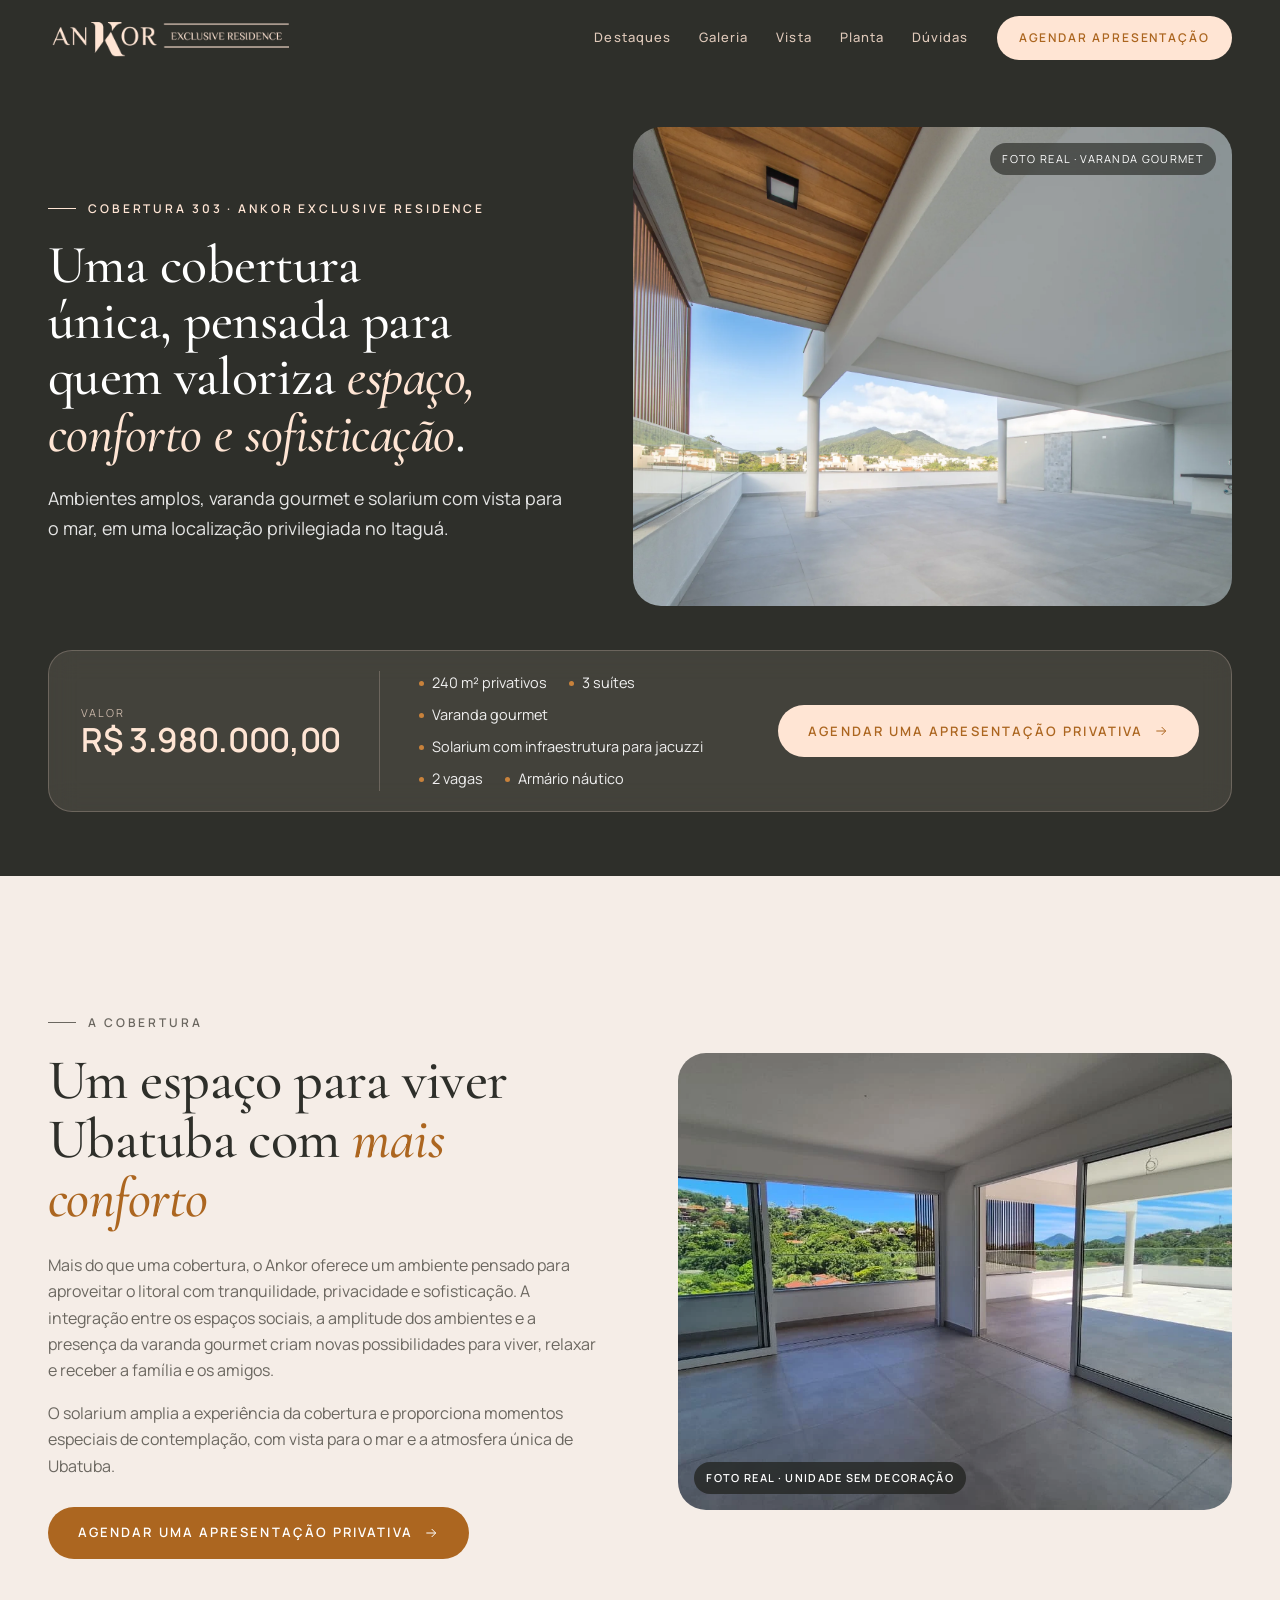
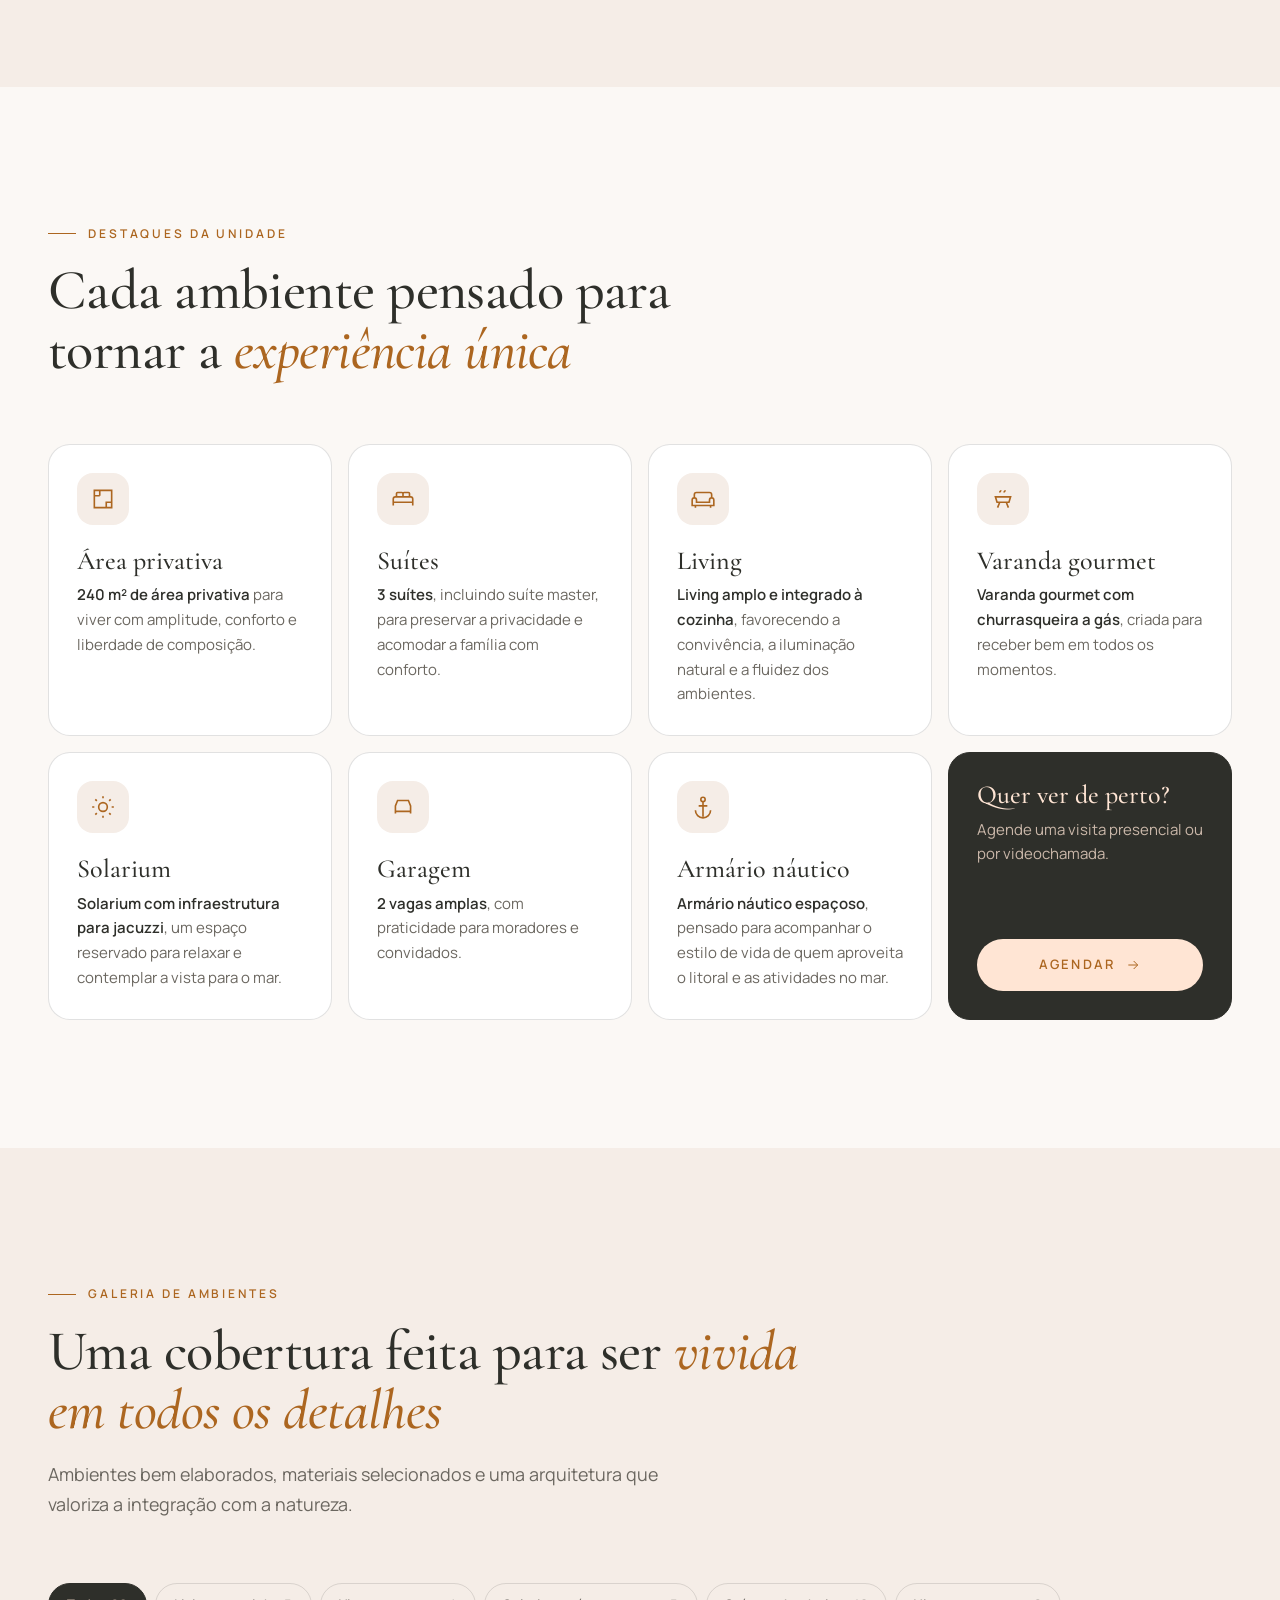
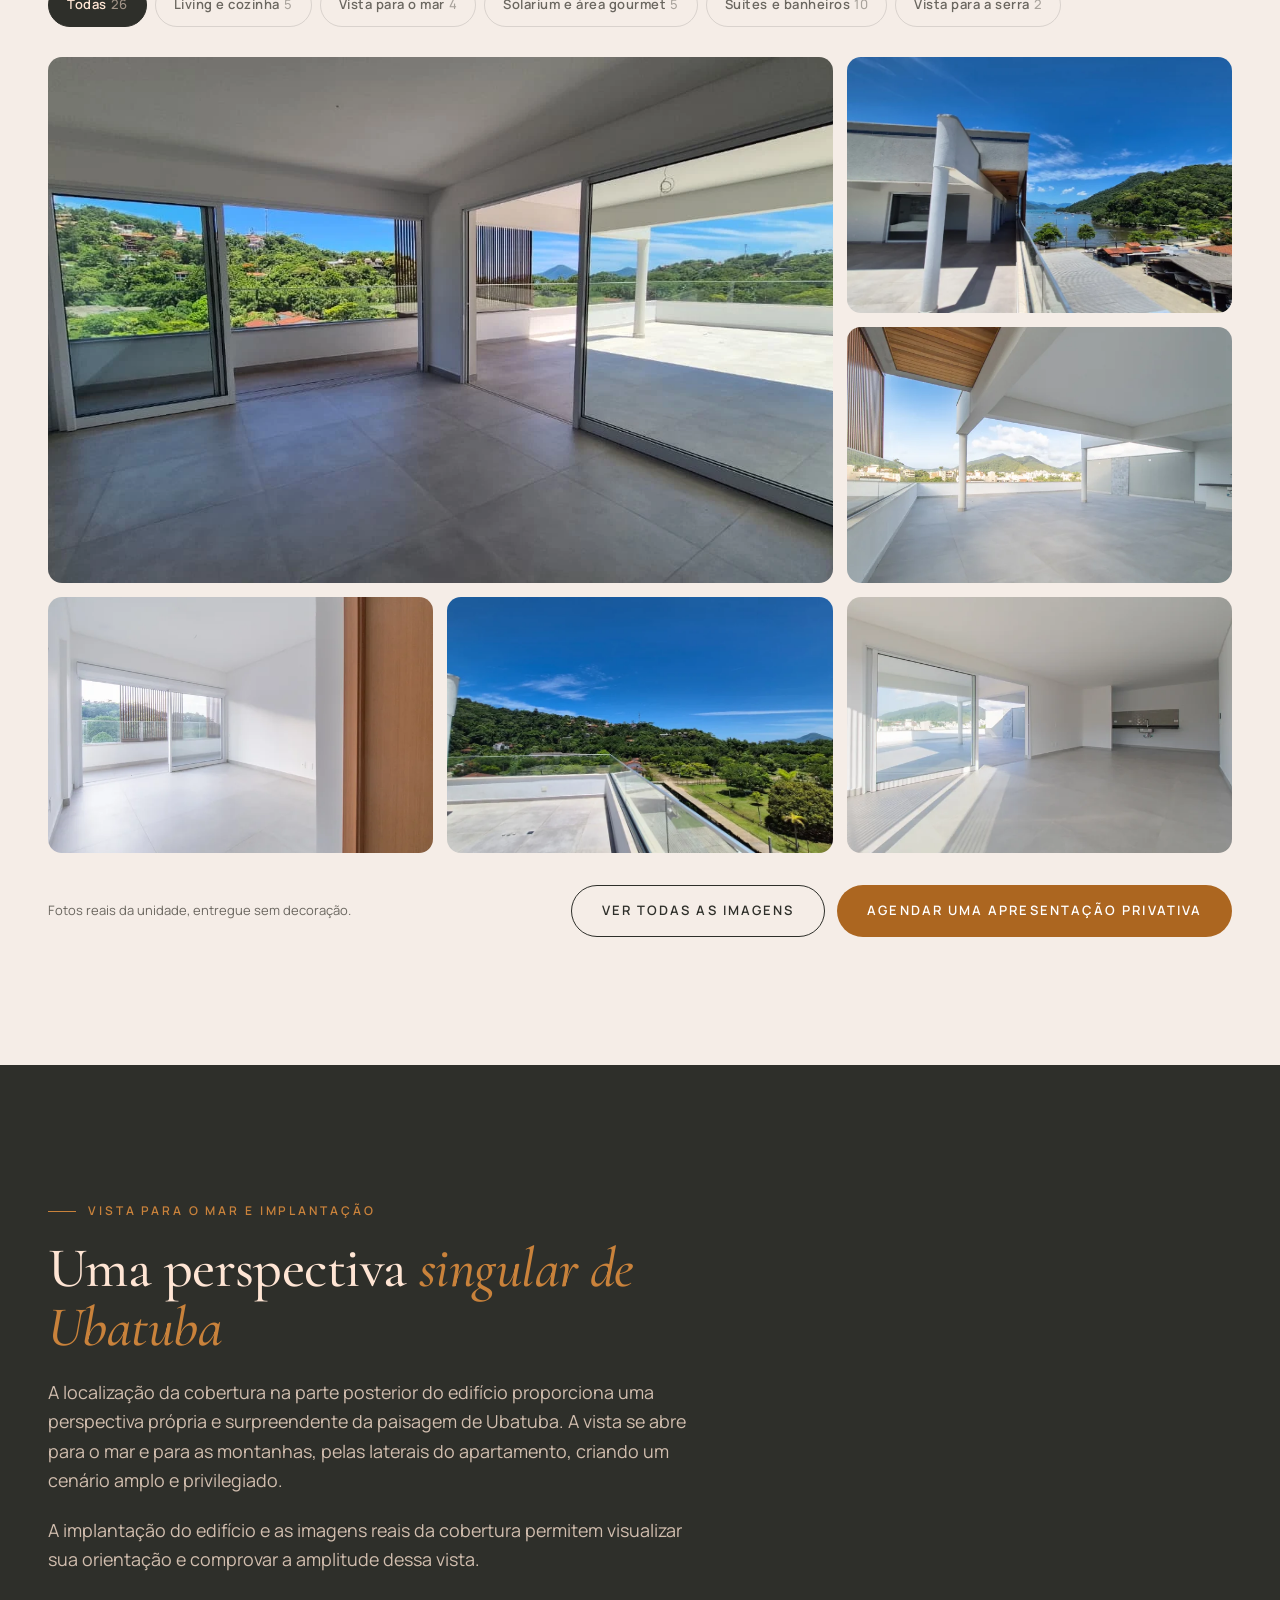
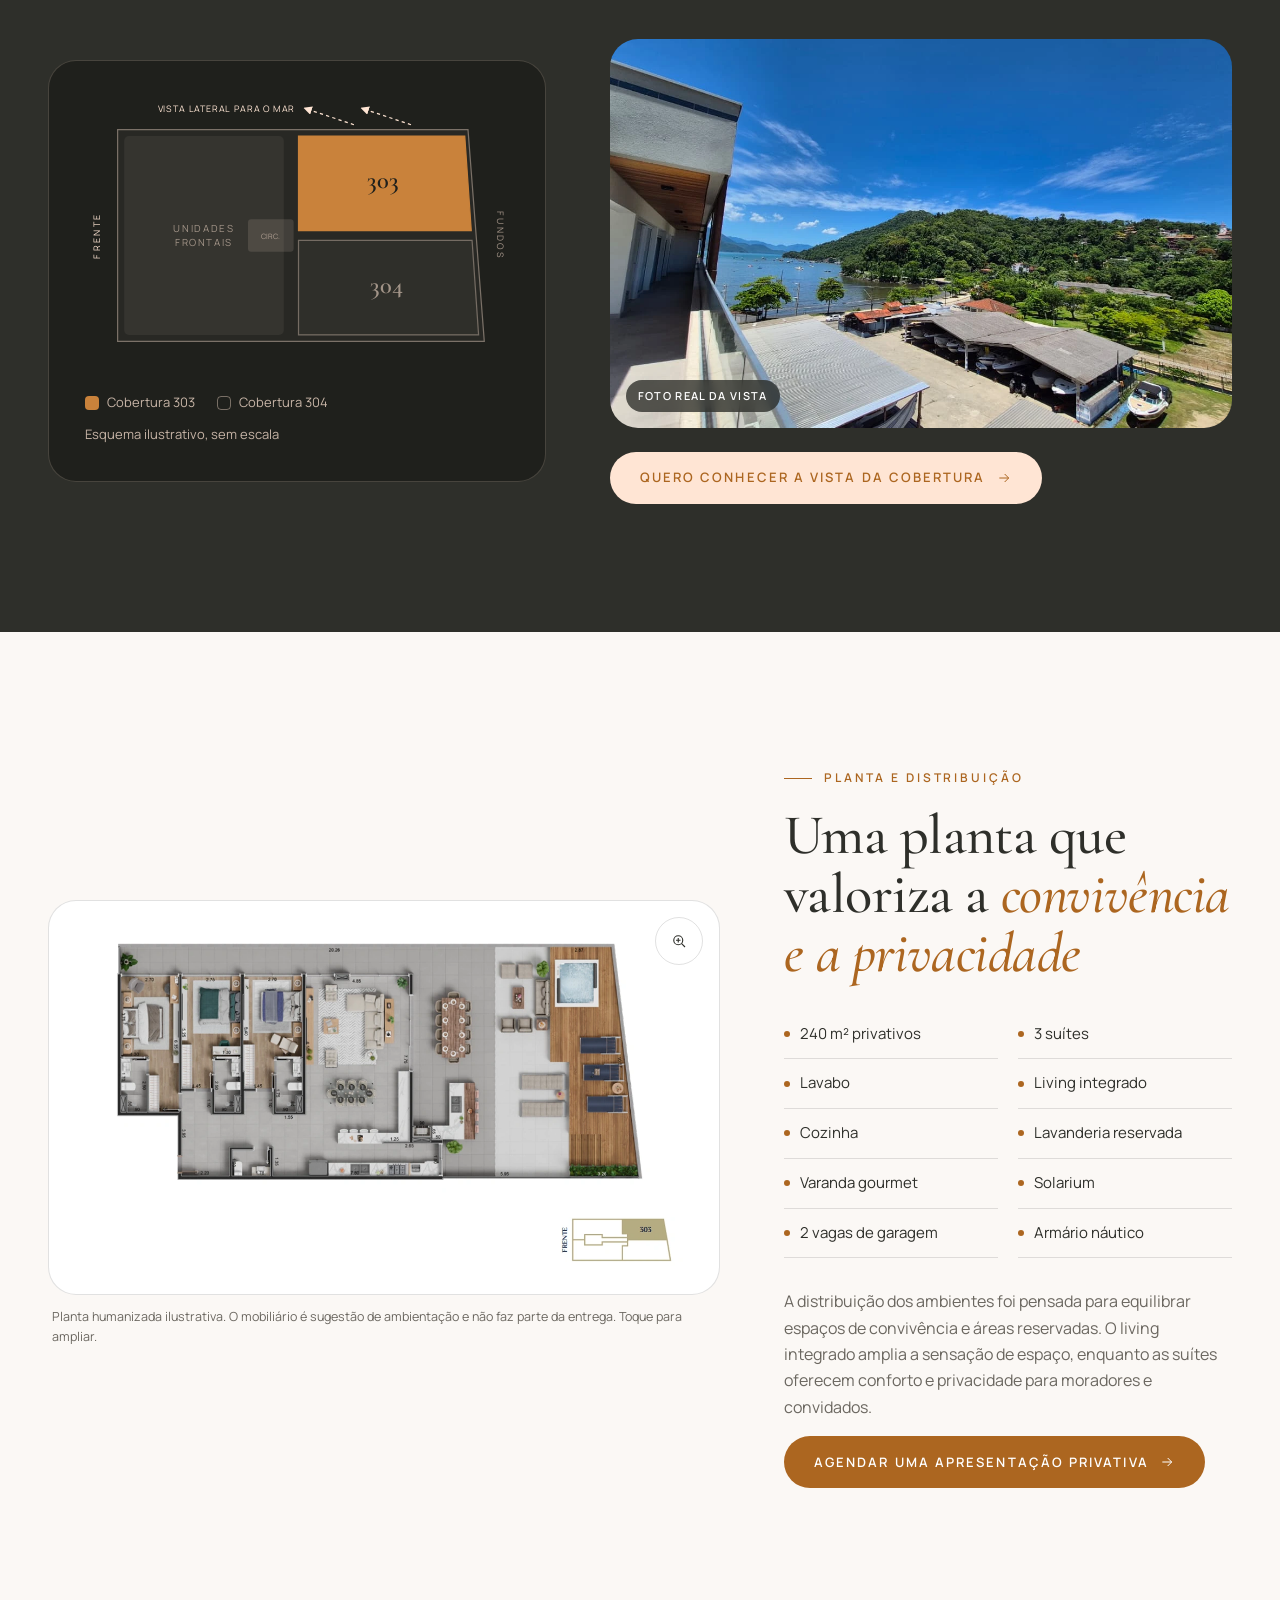
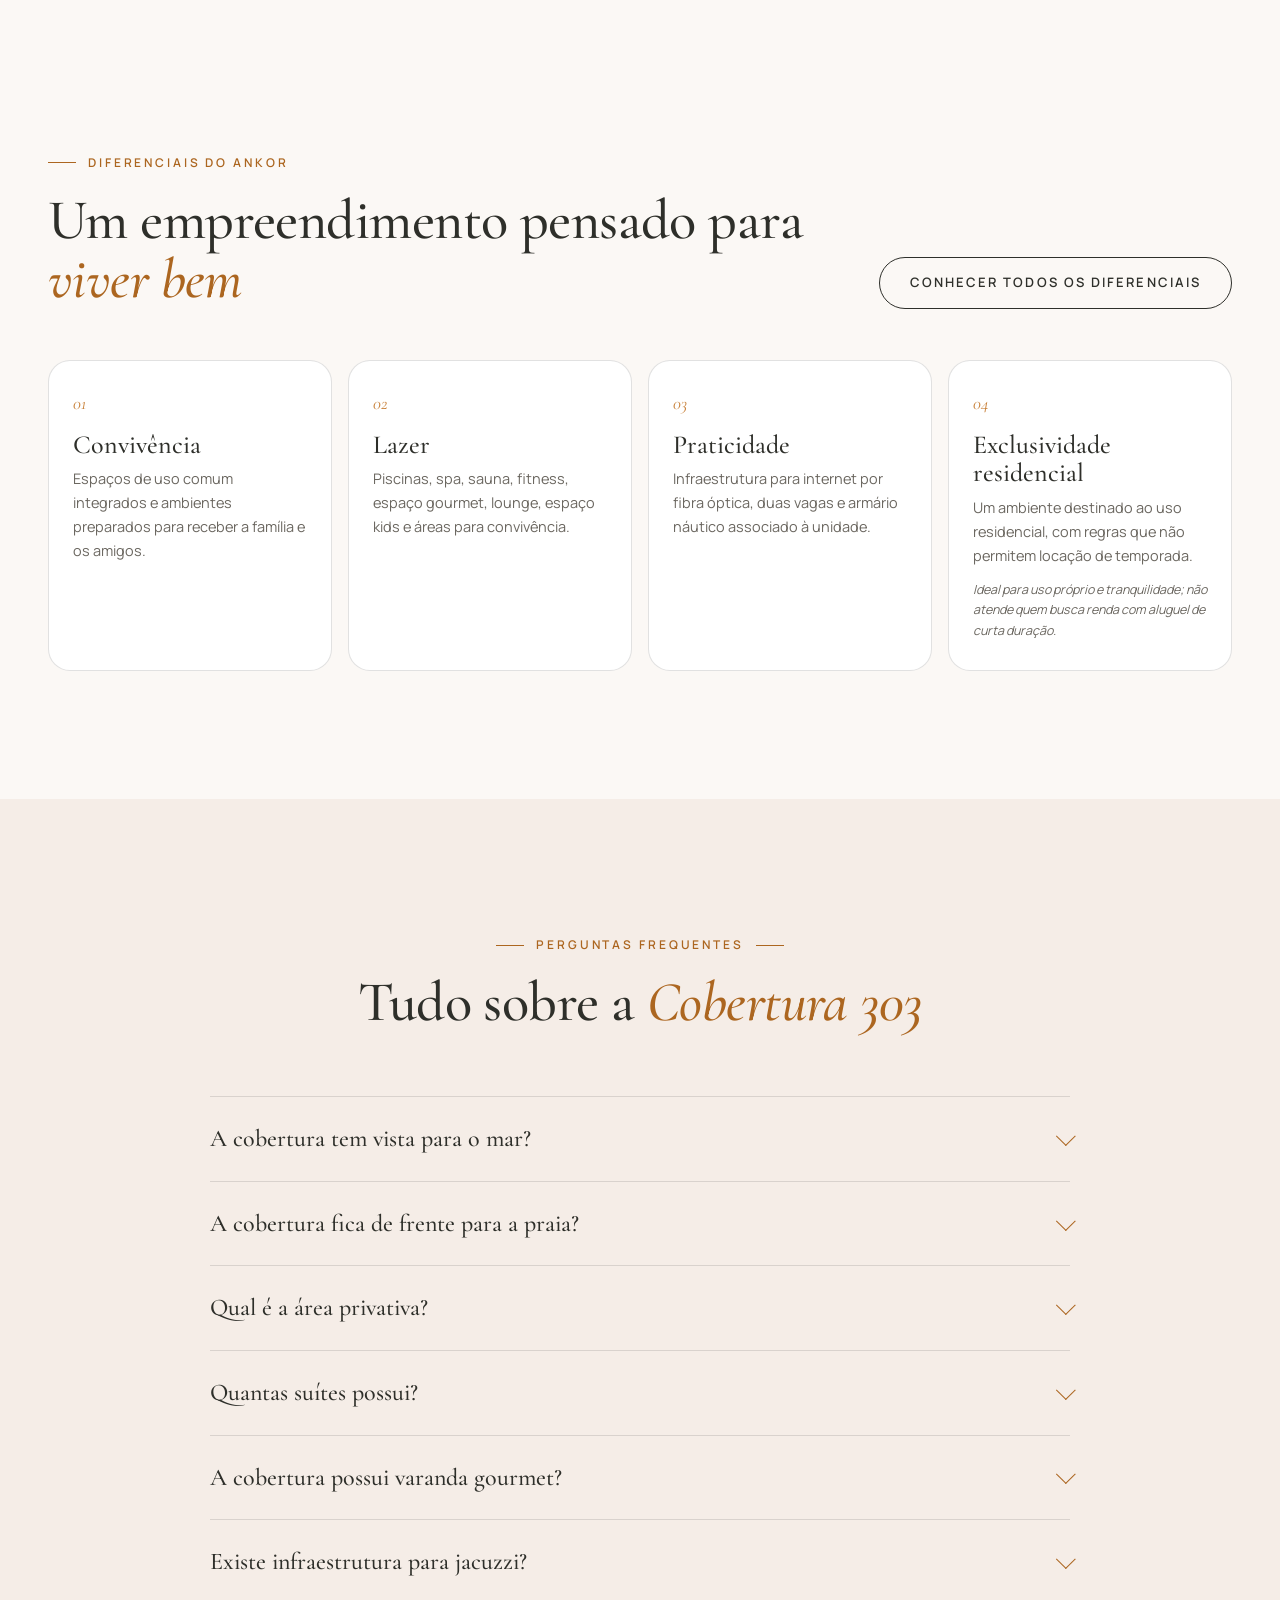
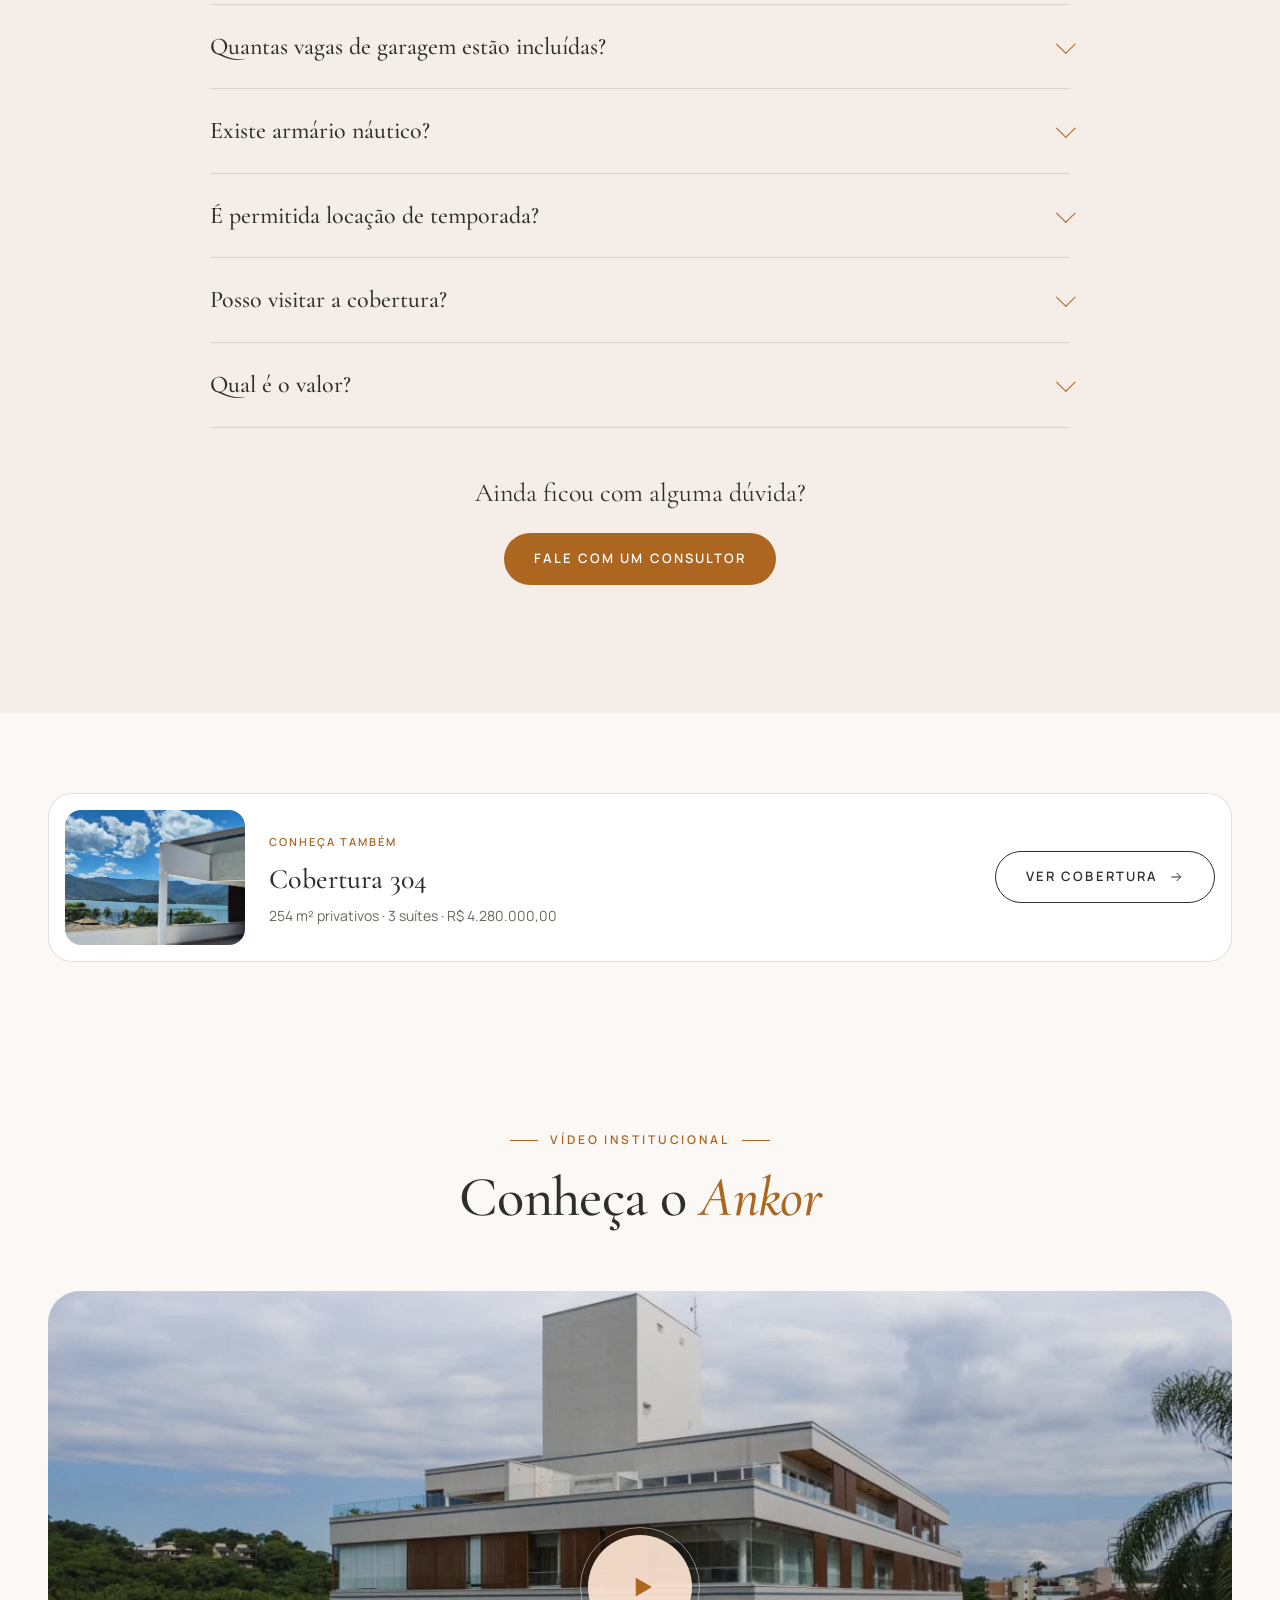
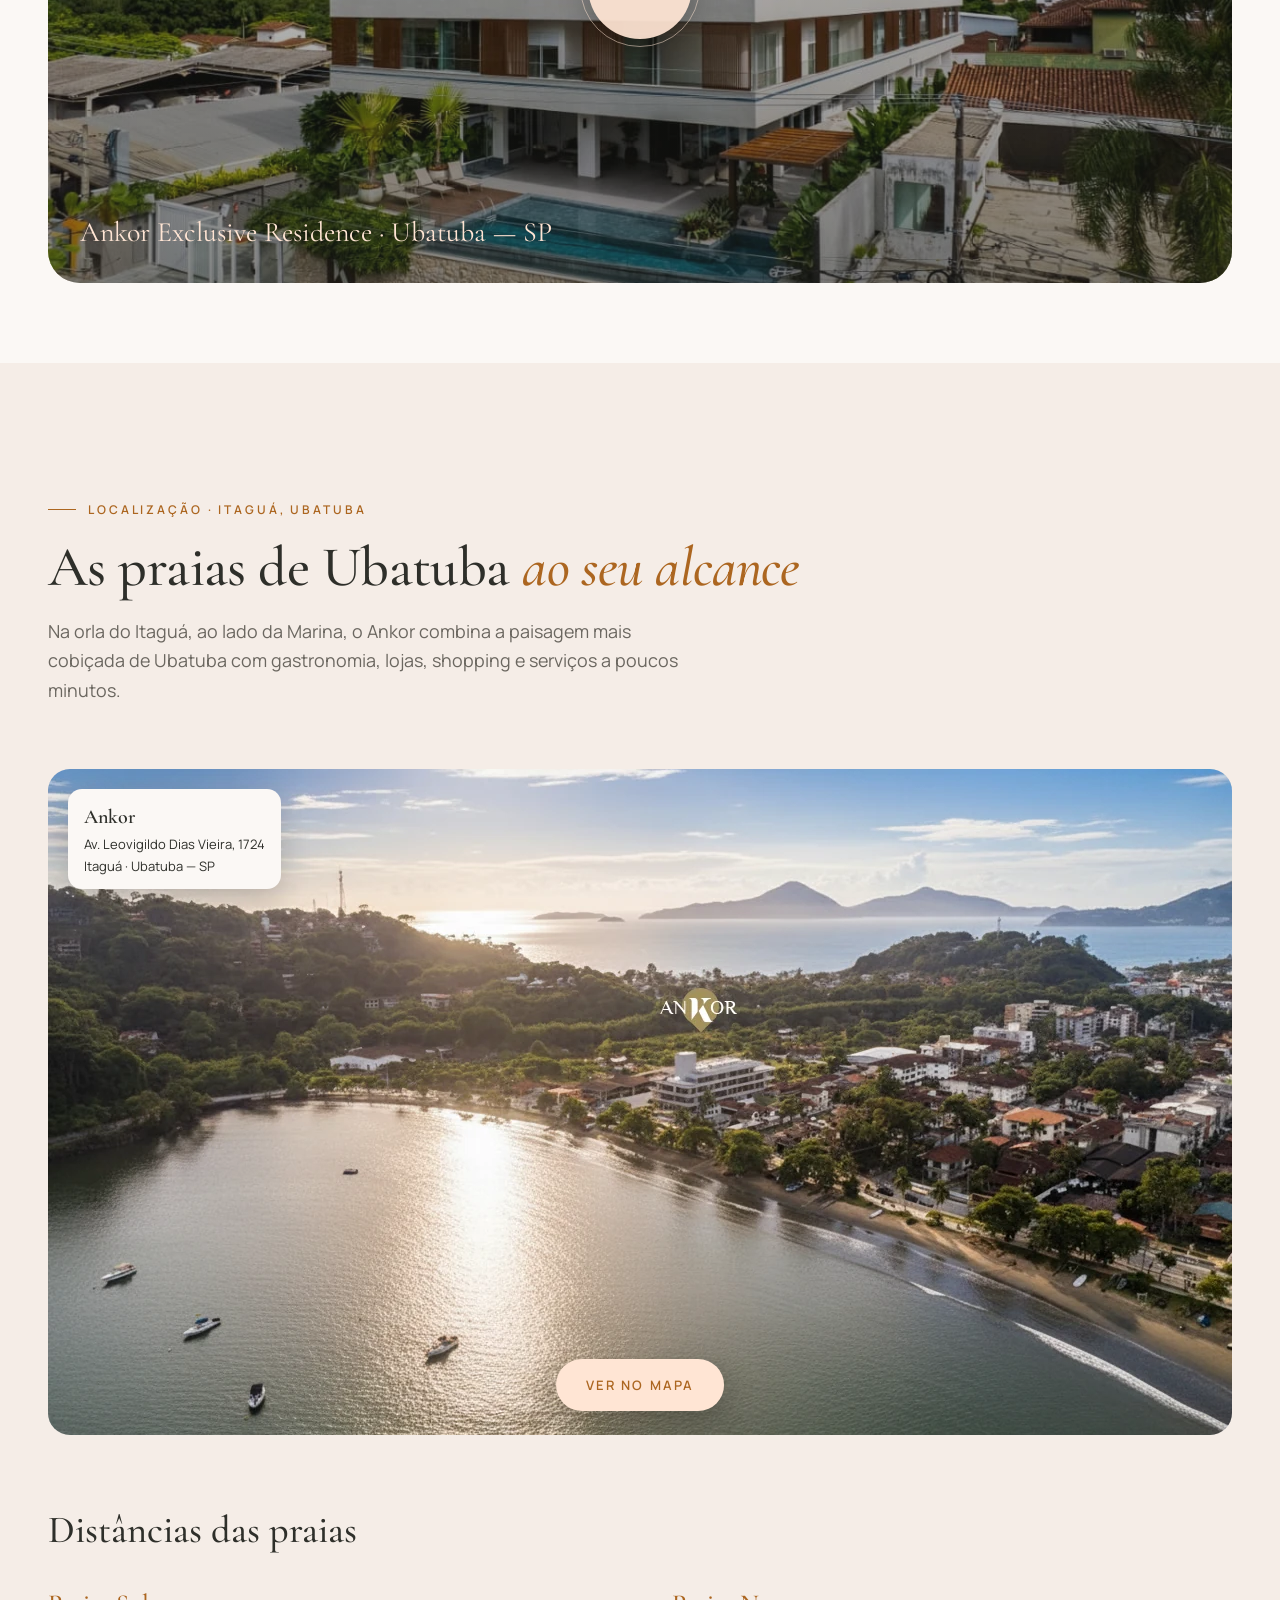
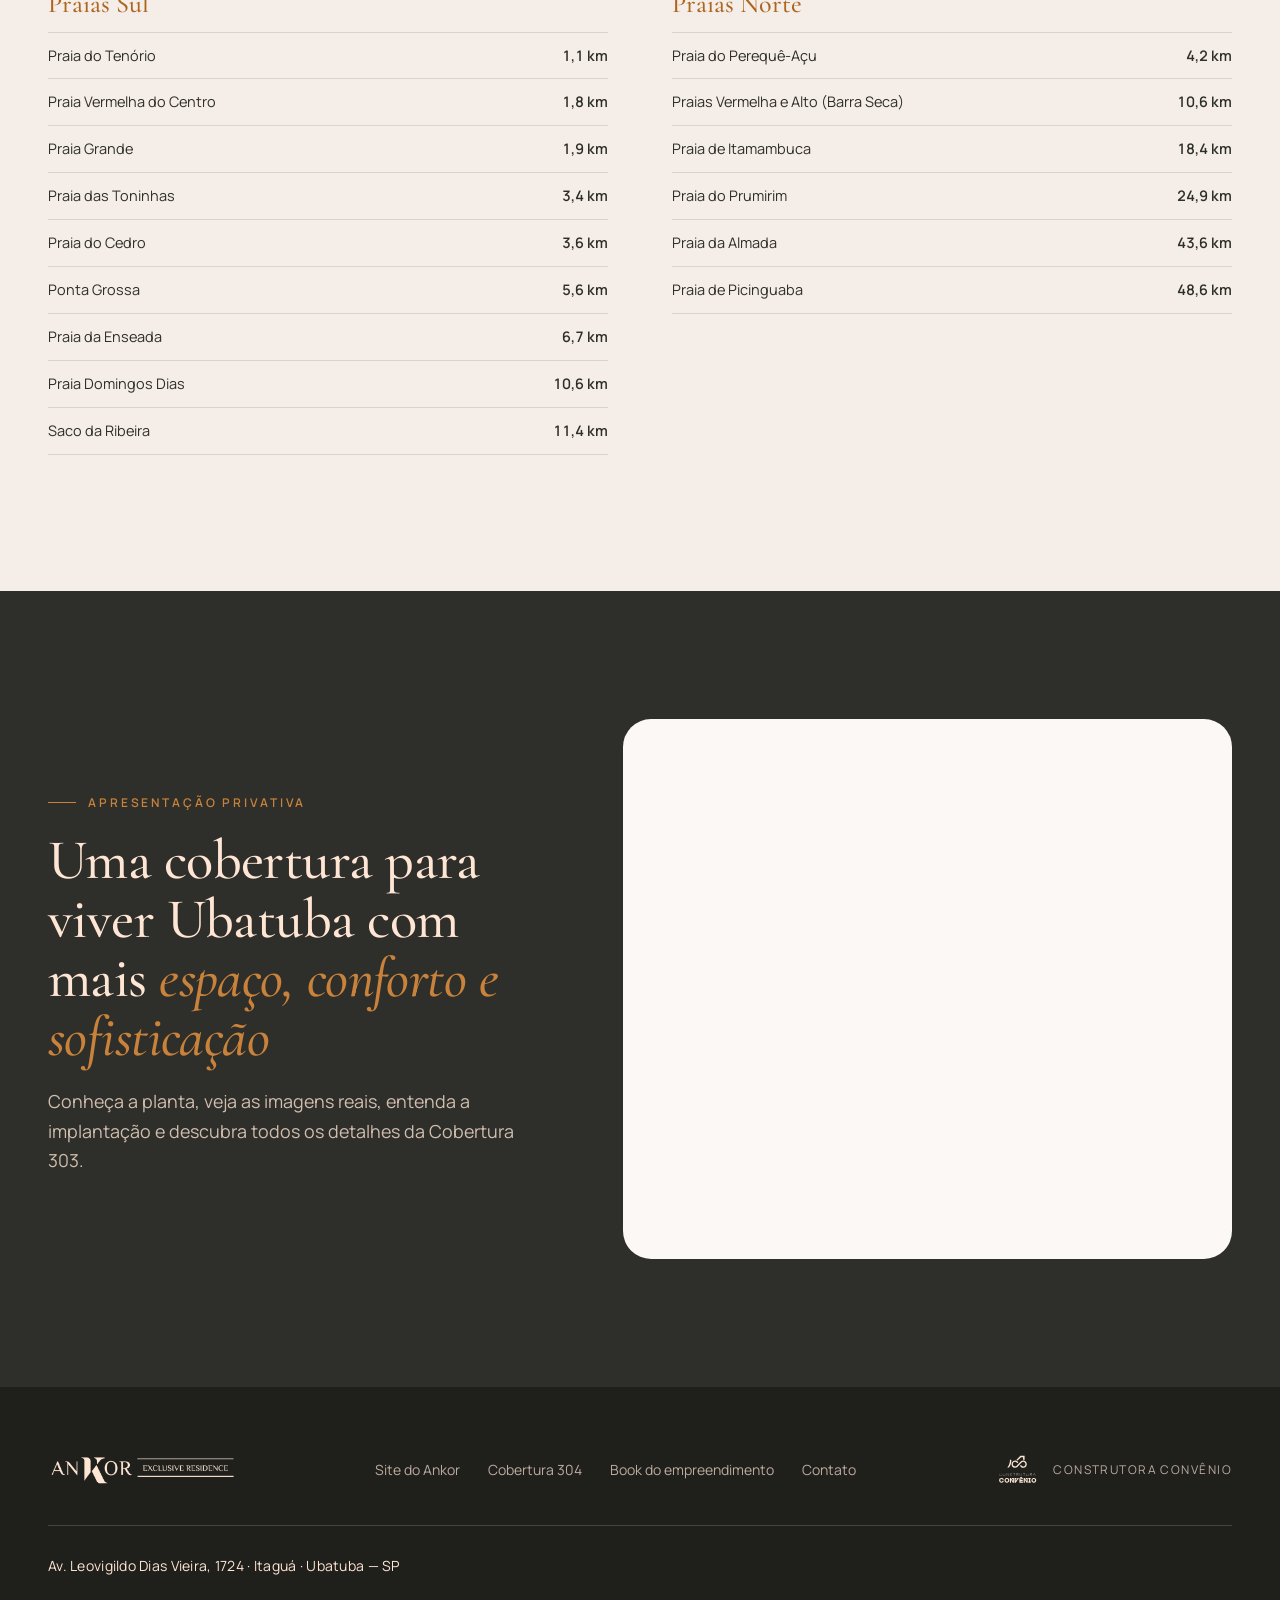
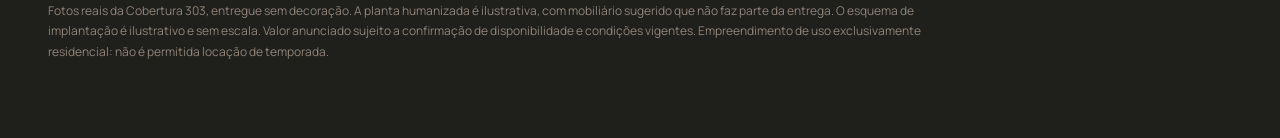
==== commit fb76e1e3: "Fotos profissionais das coberturas 303/304, novo topo da 303 e formulário alinhado ao texto - 37 fot" ====
--- a/cobertura-303/index.html
+++ b/cobertura-303/index.html
@@ -9,12 +9,15 @@
 <link rel="icon" href="../assets/brand/favicon.png">
 <meta property="og:title" content="Cobertura 303 · Ankor Exclusive Residence">
 <meta property="og:description" content="Uma cobertura única, pensada para quem valoriza espaço, conforto e sofisticação.">
-<meta property="og:image" content="../assets/img/hero/lp-303.webp">
+<meta property="og:image" content="https://construtoraconvenio.com.br/ankor/assets/img/og/og-303.jpg">
+<meta property="og:url" content="https://construtoraconvenio.com.br/ankor/cobertura-303/">
+<meta property="og:type" content="website">
+<link rel="canonical" href="https://construtoraconvenio.com.br/ankor/cobertura-303/">
 <link rel="preconnect" href="https://fonts.googleapis.com">
 <link rel="preconnect" href="https://fonts.gstatic.com" crossorigin>
 <link href="https://fonts.googleapis.com/css2?family=Cormorant+Garamond:ital,wght@0,400;0,500;0,600;1,500&family=Manrope:wght@400;500;600&display=swap" rel="stylesheet">
 <link rel="preload" as="image" href="../assets/img/hero/lp-303.webp" fetchpriority="high">
-<link rel="stylesheet" href="../assets/css/style.css?v=20260929d">
+<link rel="stylesheet" href="../assets/css/style.css?v=20260929e">
 <script>(function(w,d,s,l,i){w[l]=w[l]||[];w[l].push({'gtm.start':new Date().getTime(),event:'gtm.js'});var f=d.getElementsByTagName(s)[0],j=d.createElement(s),dl=l!='dataLayer'?'&l='+l:'';j.async=true;j.src='https://www.googletagmanager.com/gtm.js?id='+i+dl;f.parentNode.insertBefore(j,f);})(window,document,'script','dataLayer','GTM-N2VF7FVX');</script>
 <script async src="https://www.googletagmanager.com/gtag/js?id=G-858ZVEWJJ1"></script>
 <script>window.dataLayer=window.dataLayer||[];function gtag(){dataLayer.push(arguments);}gtag('js',new Date());gtag('config','G-858ZVEWJJ1');gtag('config','AW-10869641873');</script>
@@ -48,9 +51,9 @@
         <h1 class="h1">Uma cobertura única, pensada para quem valoriza <em>espaço, conforto e sofisticação</em>.</h1>
         <p class="lp-hero__sub">Ambientes amplos, varanda gourmet e solarium com vista para o mar, em uma localização privilegiada no Itaguá.</p>
       </div>
-      <figure class="lp-hero__photo" style="--pos:78% 100%;--zoom:1.2">
-        <img src="../assets/img/hero/lp-303.webp" alt="Vista para o mar a partir do solarium da Cobertura 303" width="1344" height="904" fetchpriority="high">
-        <span class="photo-note">Foto real · vista do solarium</span>
+      <figure class="lp-hero__photo" style="--pos:50% 50%;--zoom:1">
+        <img src="../assets/img/hero/lp-303.webp" alt="Varanda gourmet coberta da Cobertura 303, com forro de madeira e vista para as montanhas" width="1600" height="1280" fetchpriority="high">
+        <span class="photo-note">Foto real · varanda gourmet</span>
       </figure>
     </div>
     <div class="spec-bar">
@@ -321,8 +324,8 @@
   <a href="#" class="btn btn--primary" data-whatsapp="Olá! Tenho interesse na Cobertura 303 do Ankor." hidden>WhatsApp</a>
 </div>
 
-<script src="../assets/js/config.js?v=20260929d"></script>
-<script src="../assets/js/data.js?v=20260929d"></script>
-<script src="../assets/js/main.js?v=20260929d"></script>
+<script src="../assets/js/config.js?v=20260929e"></script>
+<script src="../assets/js/data.js?v=20260929e"></script>
+<script src="../assets/js/main.js?v=20260929e"></script>
 </body>
 </html>
--- a/assets/css/style.css
+++ b/assets/css/style.css
@@ -432,13 +432,13 @@
 .cta-band__actions { display: flex; flex-wrap: wrap; gap: 12px; }
 
 /* ---------- Contato / formulário ---------- */
-.contact { display: grid; grid-template-columns: minmax(0, .9fr) minmax(0, 1.1fr); gap: clamp(40px, 6vw, 88px); }
+.contact { display: grid; grid-template-columns: minmax(0, .9fr) minmax(0, 1.1fr); gap: clamp(40px, 6vw, 88px); align-items: center; }
 .team { display: flex; flex-direction: column; gap: 14px; margin-top: 36px; }
 .team__person { display: flex; align-items: center; gap: 16px; }
 .team__person img { width: 60px; height: 60px; border-radius: 50%; object-fit: cover; object-position: top; background: var(--sand); }
 .team__person strong { display: block; font-weight: 600; color: var(--peach); }
 .team__person span { font-size: 13px; color: rgba(255,229,212,.6); }
-.form-embed { border-radius: 28px; overflow: hidden; height: 620px; background: var(--ink-deep); }
+.form-embed { border-radius: 28px; overflow: hidden; height: 540px; background: var(--paper); }
 .form-embed iframe { display: block; width: 100%; height: 100%; border: 0; }
 @media (max-width: 600px) { .form-embed { height: 600px; border-radius: 22px; } }
 .form { background: var(--paper); color: var(--text); border-radius: 28px; padding: clamp(24px, 4vw, 48px); }
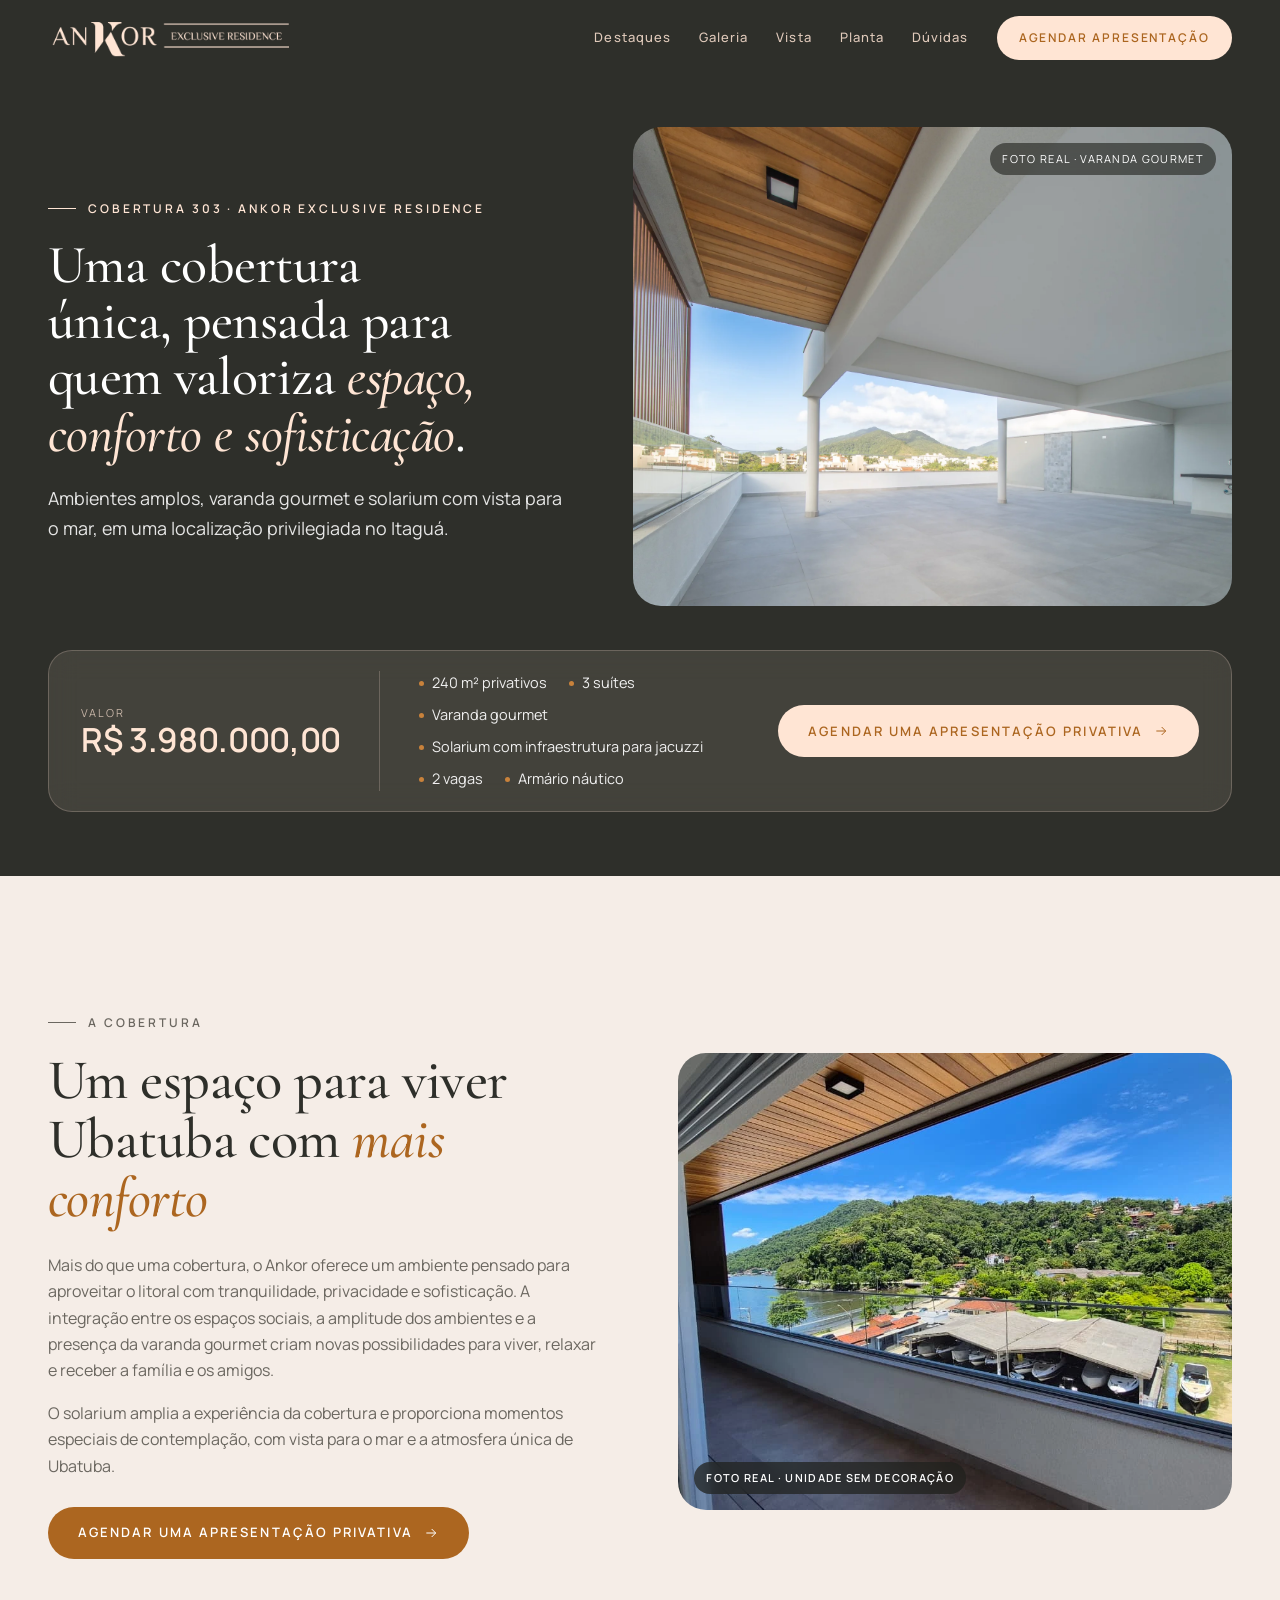
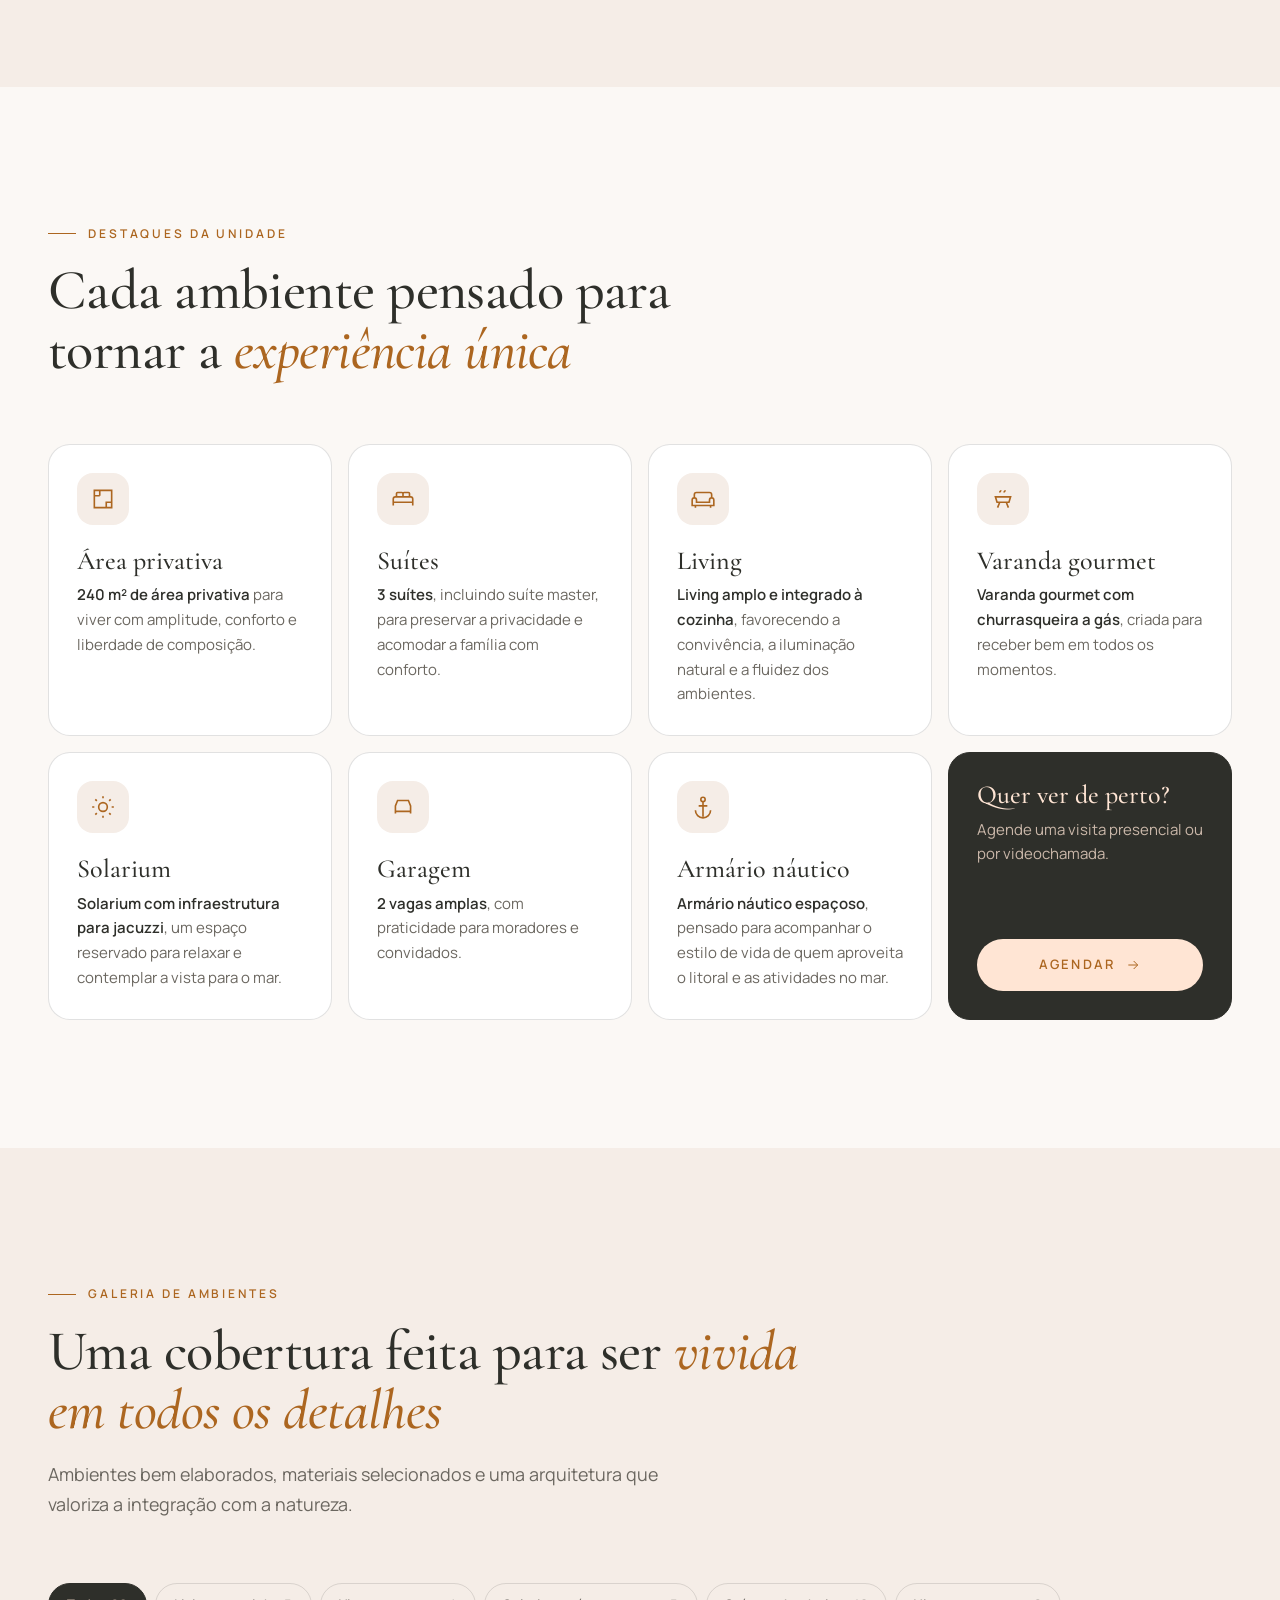
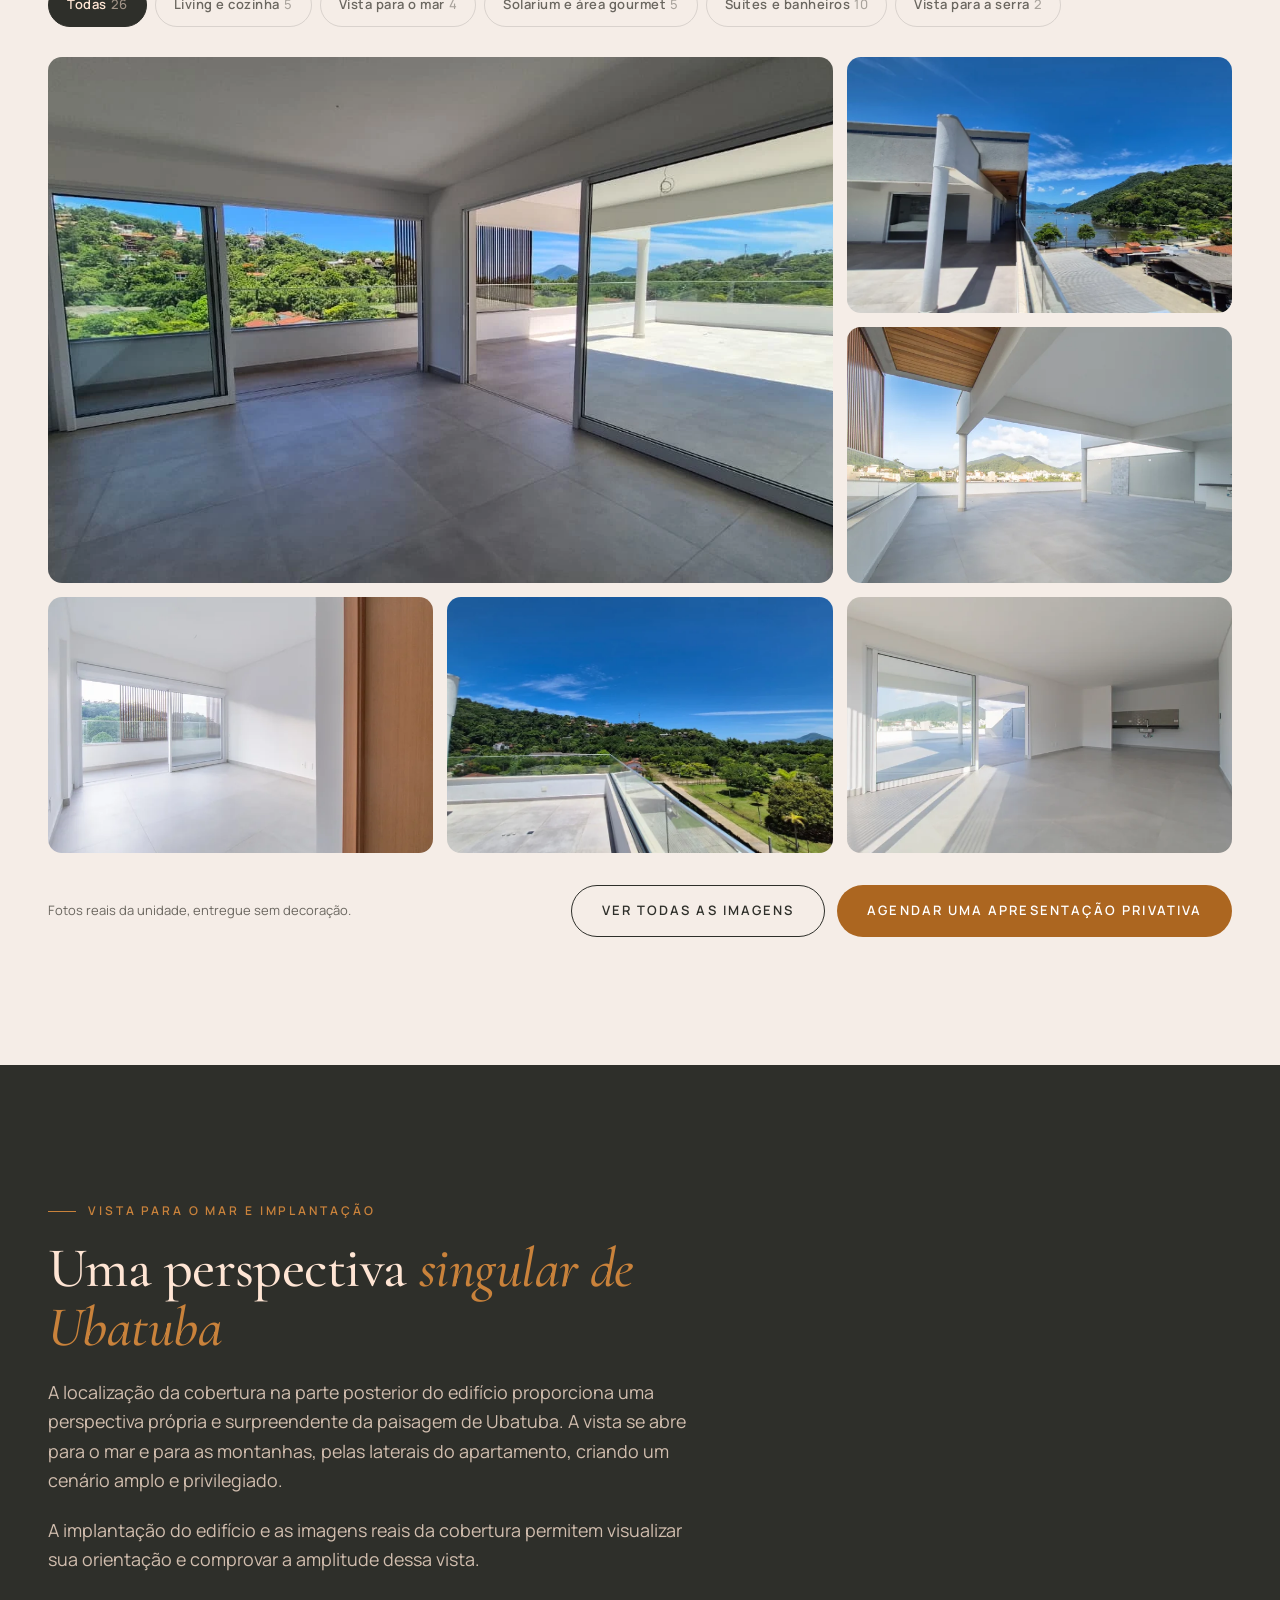
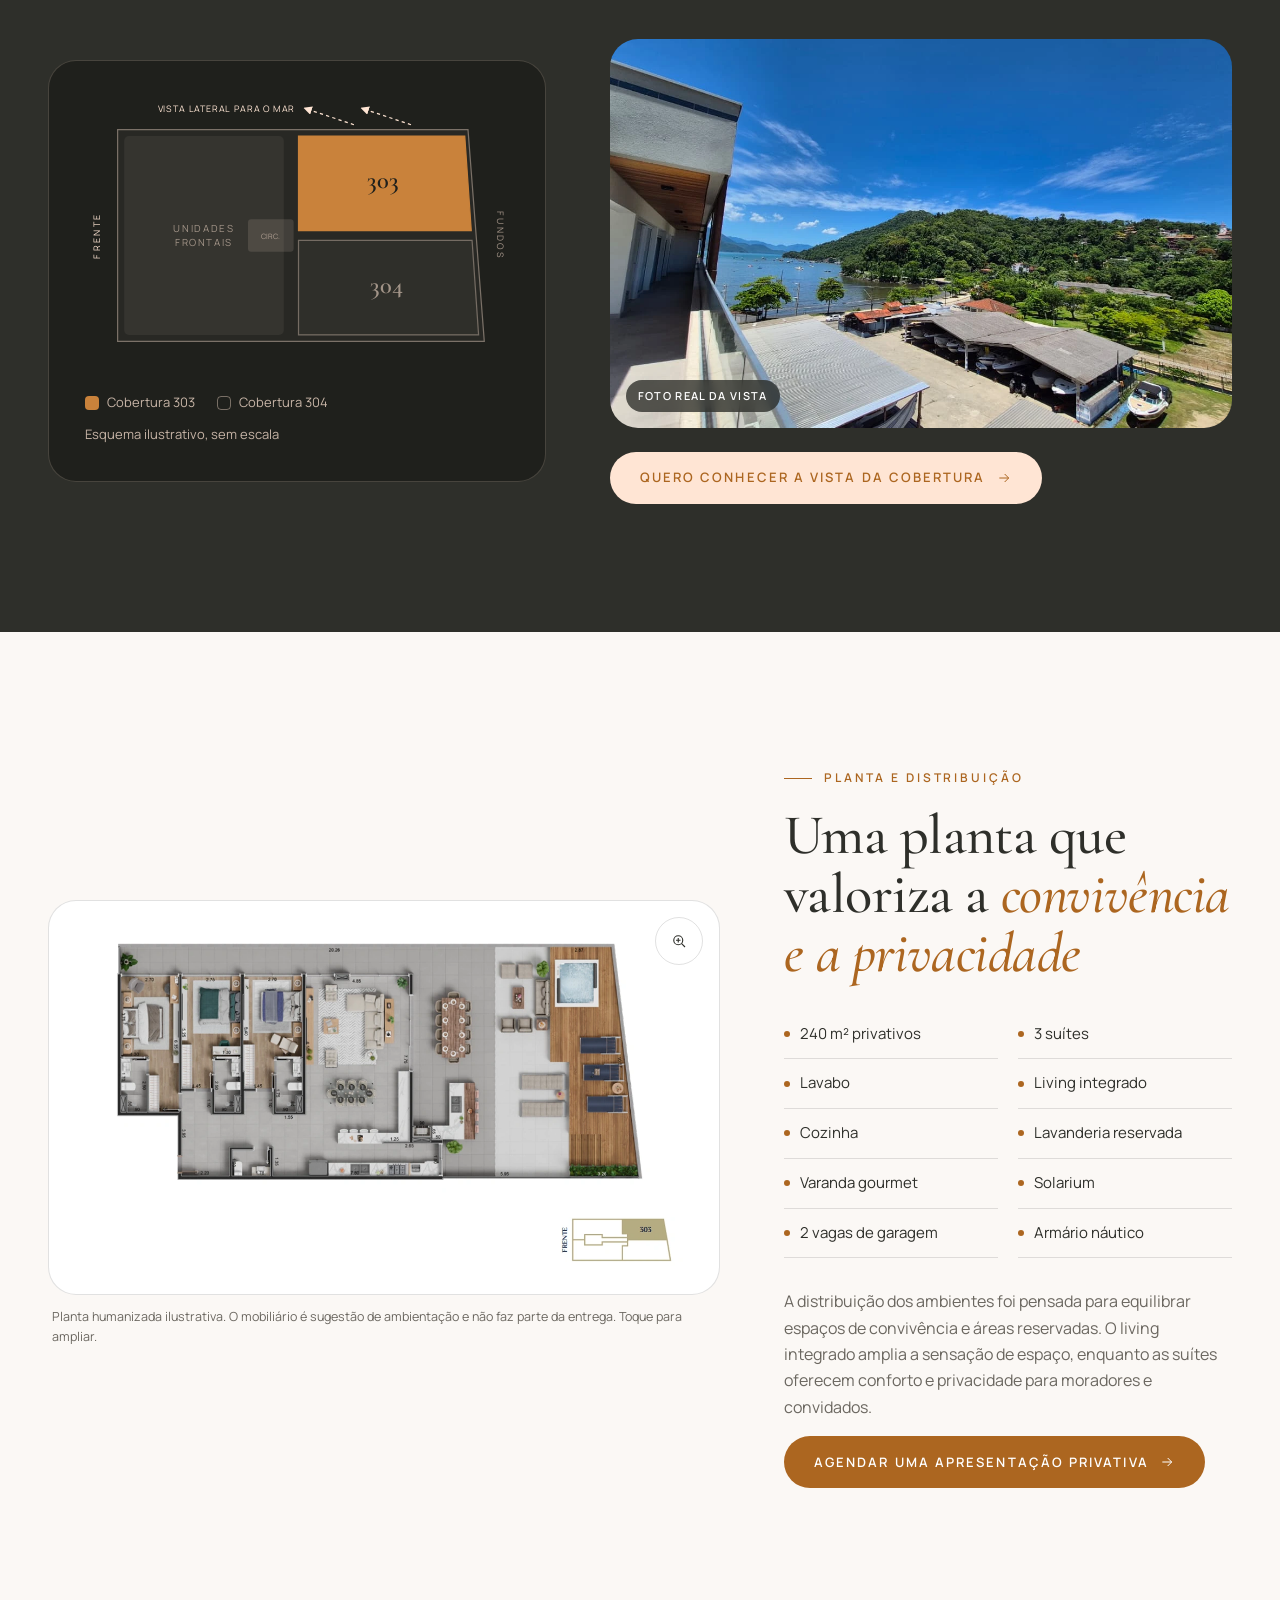
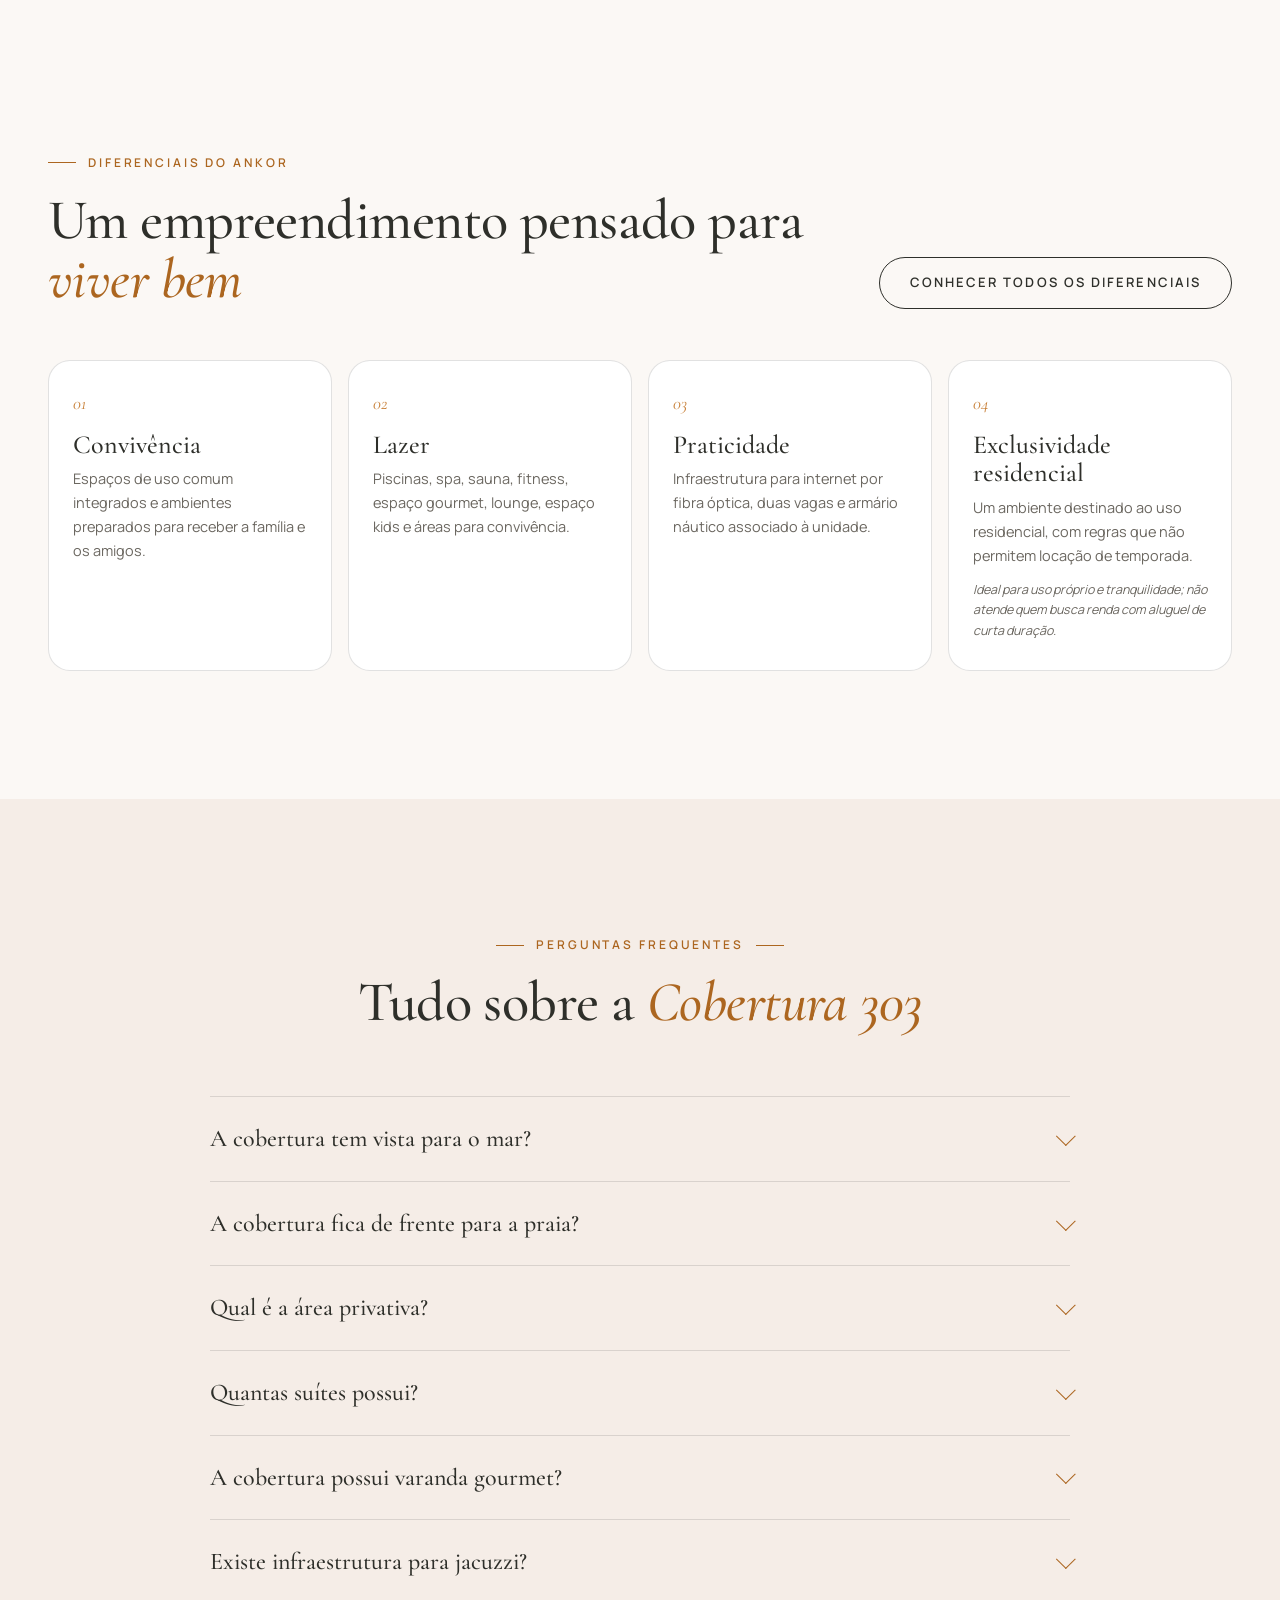
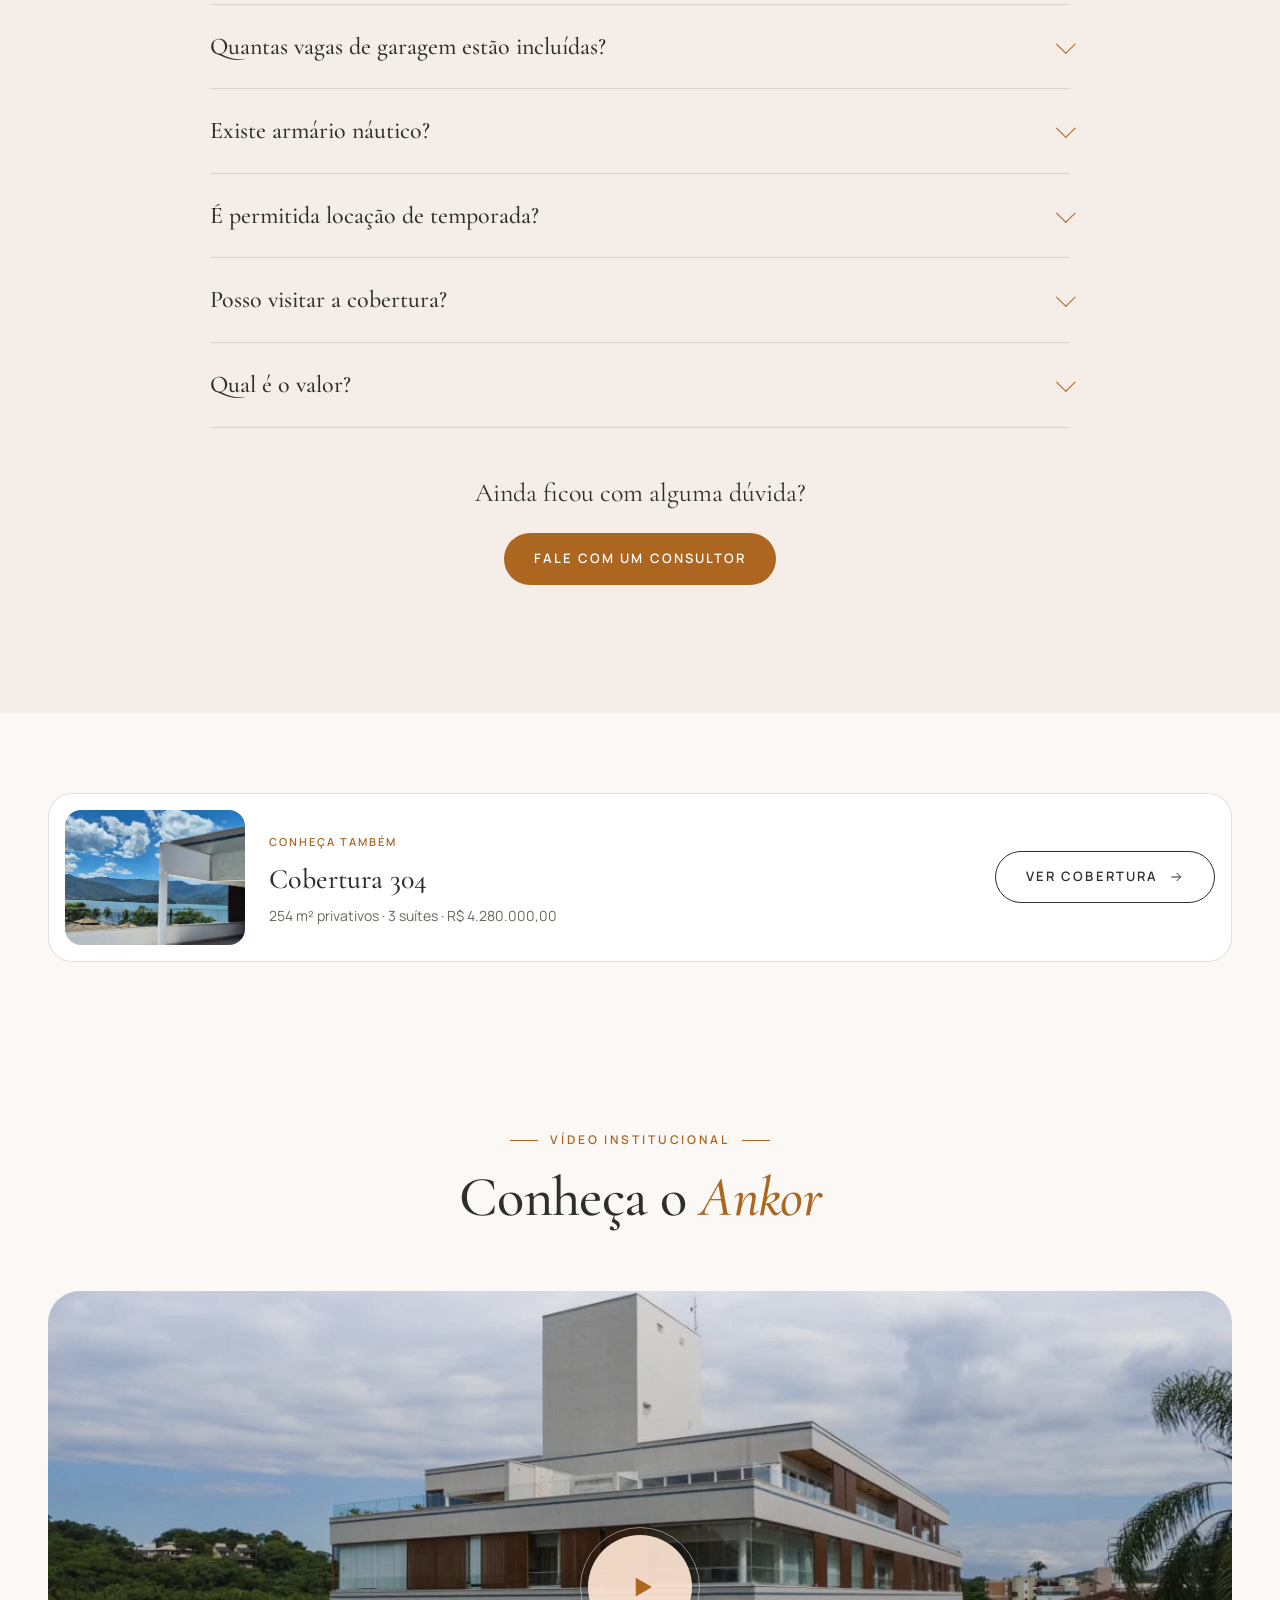
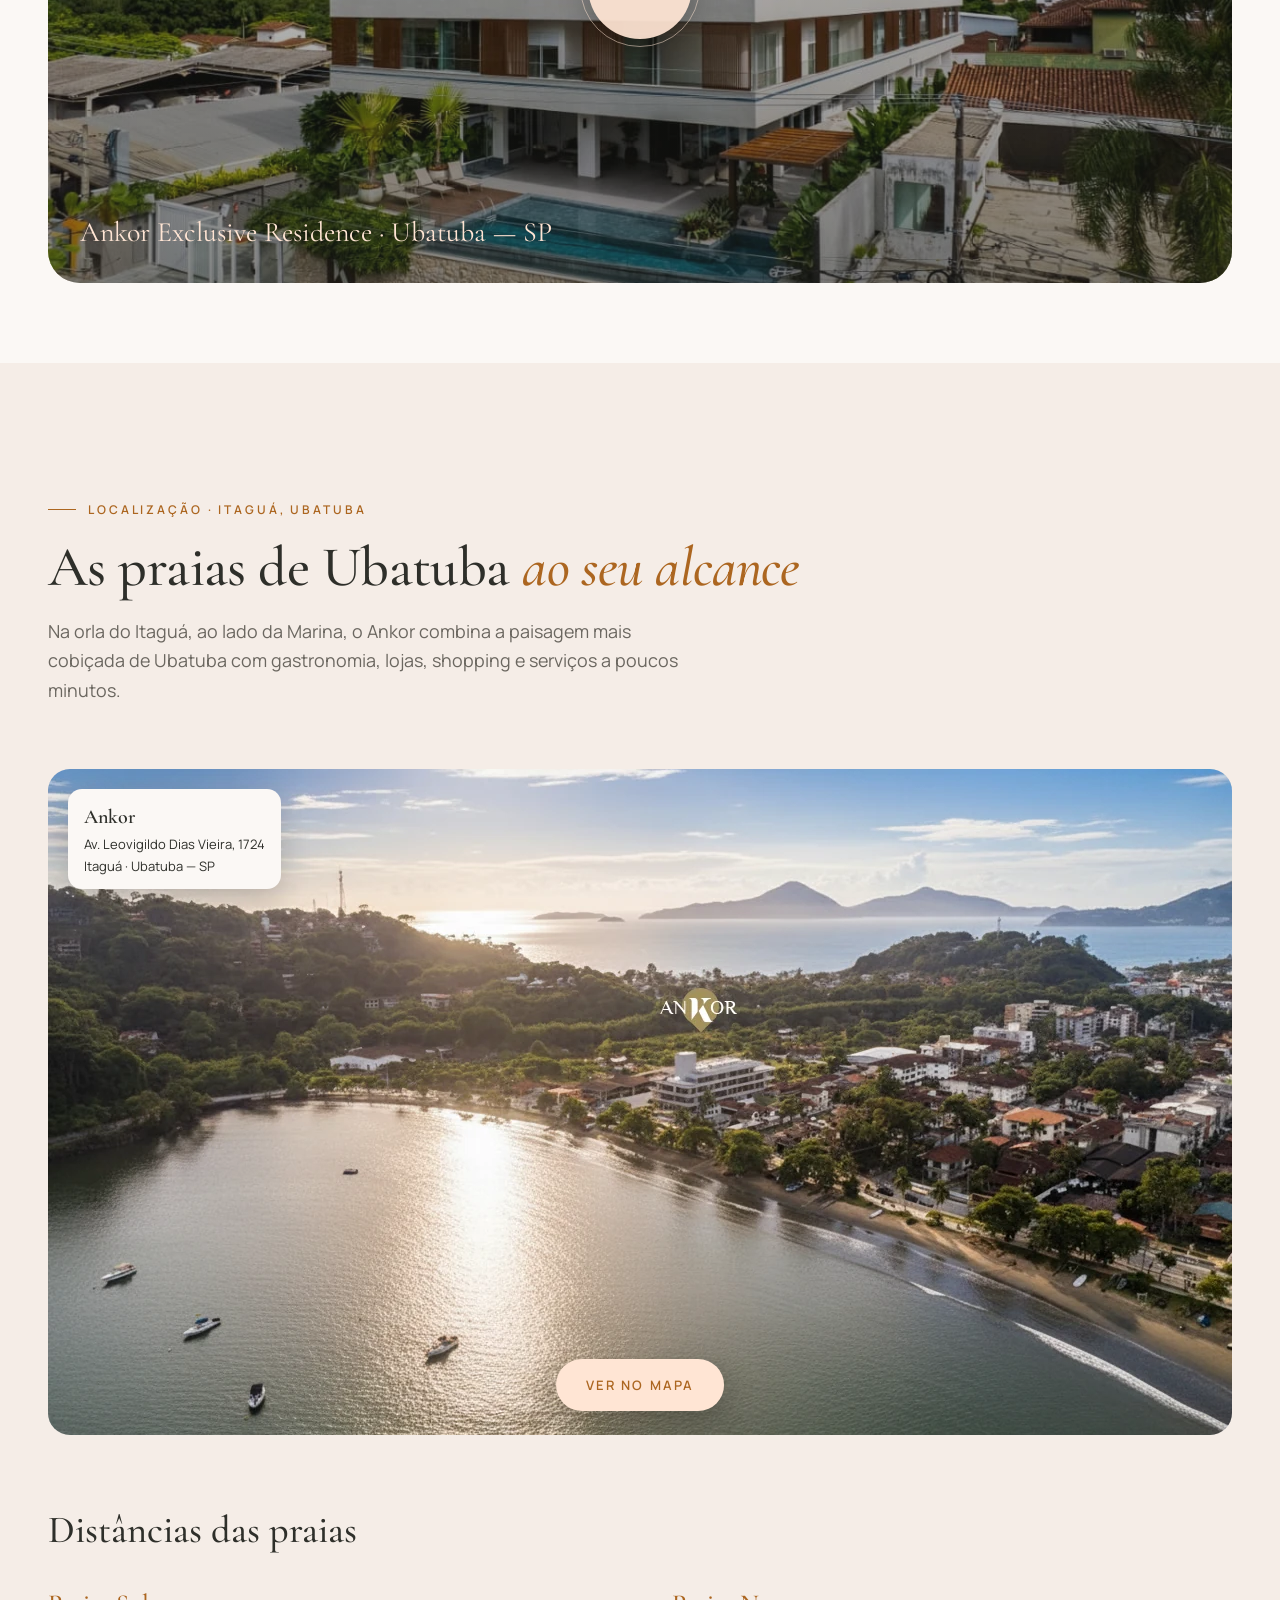
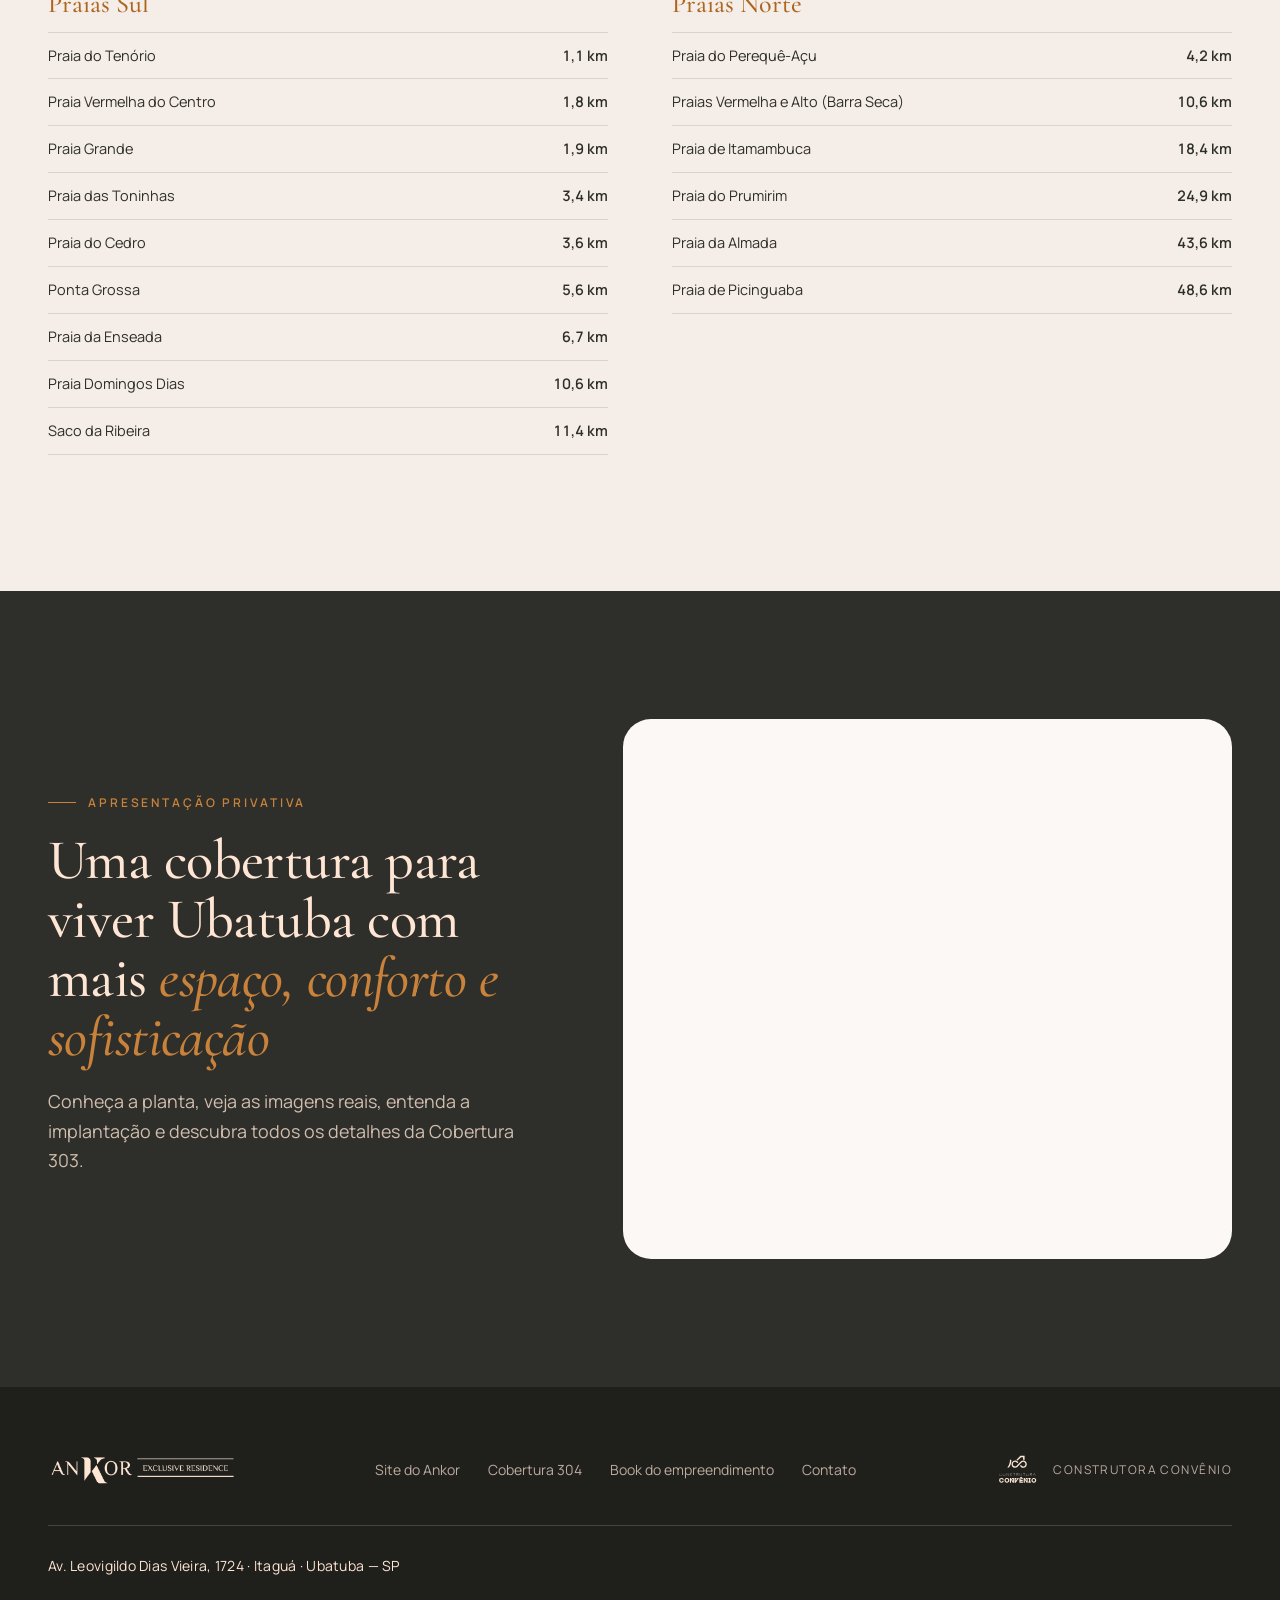
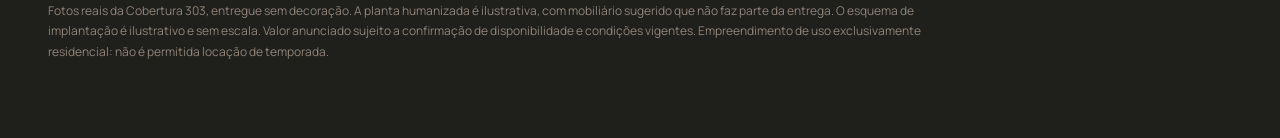
==== commit 2f818d59: "LPs: 303 com vista do living na seção A cobertura; 304 com vista lateral para o mar no topo e solari" ====
--- a/cobertura-303/index.html
+++ b/cobertura-303/index.html
@@ -77,7 +77,7 @@
       <a href="#agendar" class="btn btn--primary" style="margin-top:12px" data-goal="Agendar apresentação privativa">Agendar uma apresentação privativa <svg viewBox="0 0 24 24" fill="none" stroke="currentColor" stroke-width="1.5"><path d="M5 12h14M13 6l6 6-6 6"/></svg></a>
     </div>
     <figure class="split__media reveal reveal-d1" style="margin:0">
-      <img src="../assets/img/coberturas/303-living-solarium.webp" alt="Living amplo da Cobertura 303 com acesso ao solarium" loading="lazy" width="1280" height="720">
+      <img src="../assets/img/vista/303-vista-janela.webp" alt="Living da Cobertura 303 com varanda e vista para o mar" loading="lazy" width="1280" height="720">
       <span class="tag">Foto real · unidade sem decoração</span>
     </figure>
   </div>
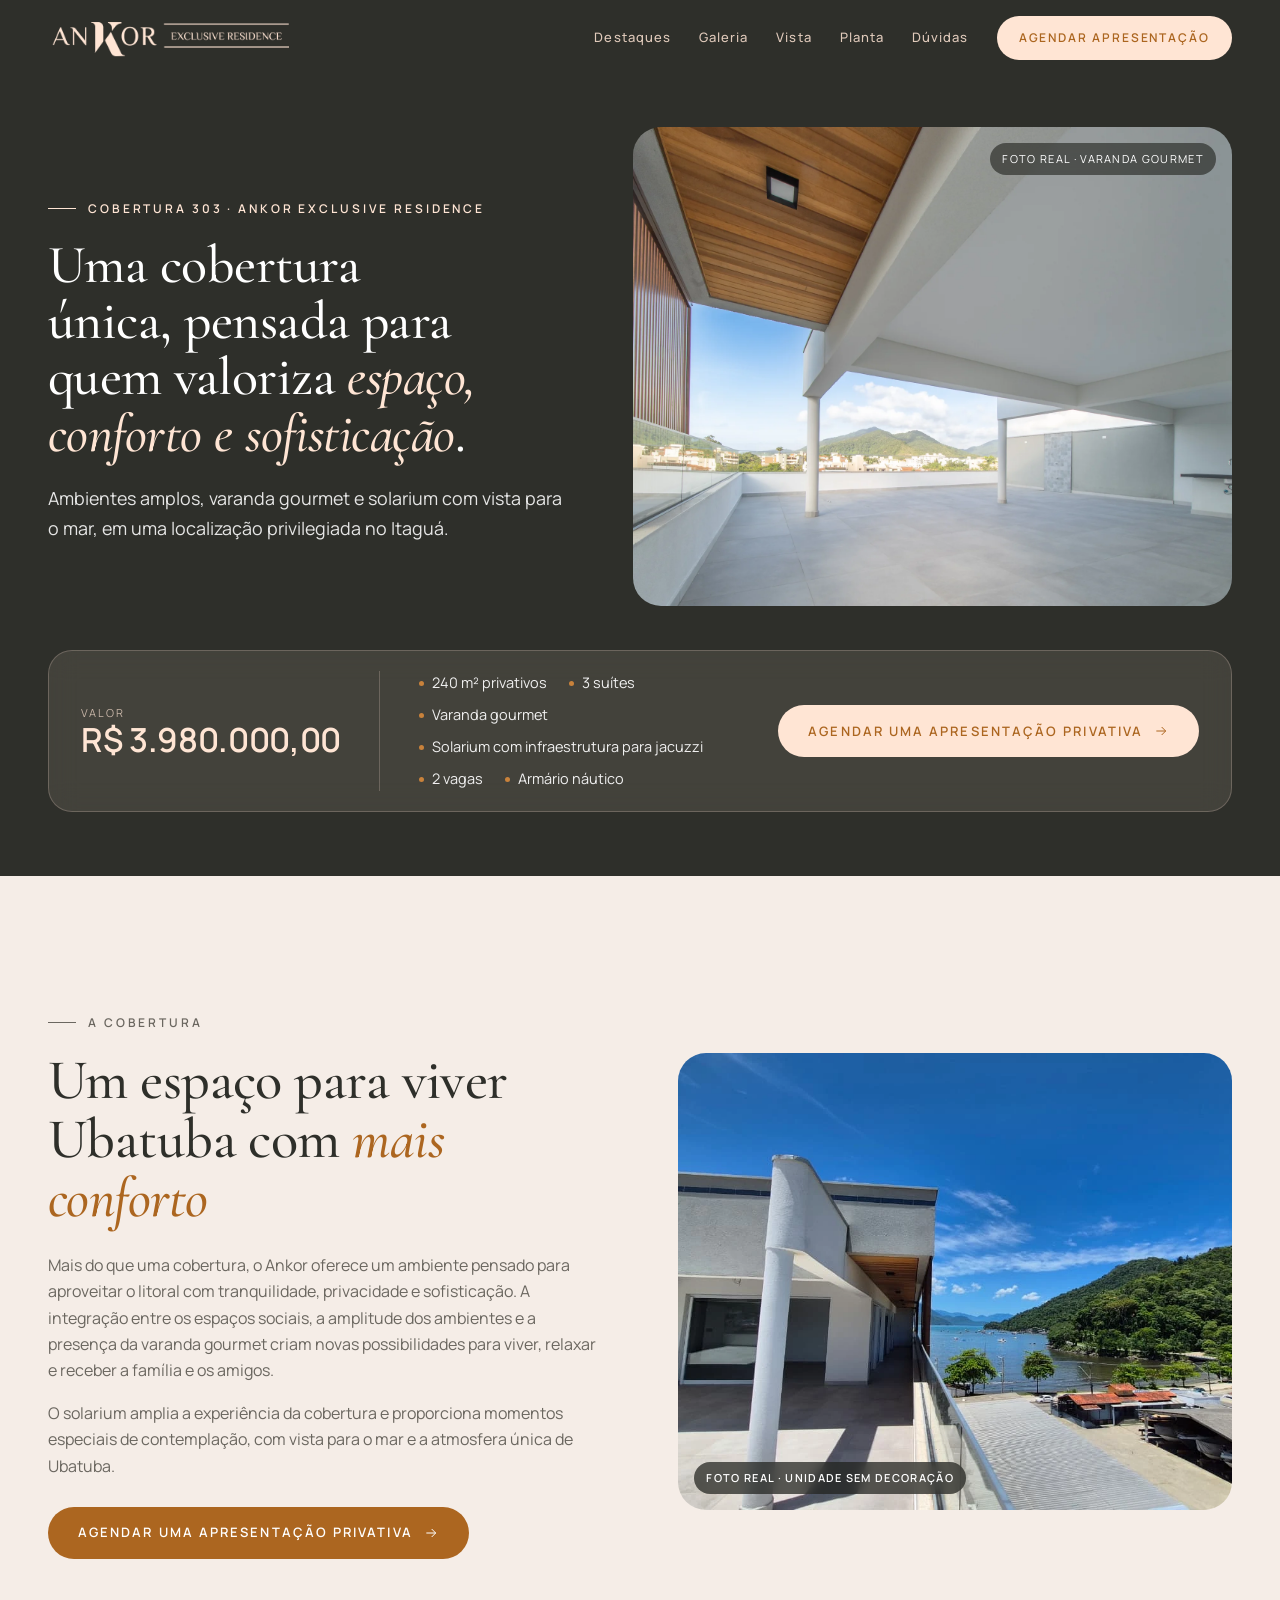
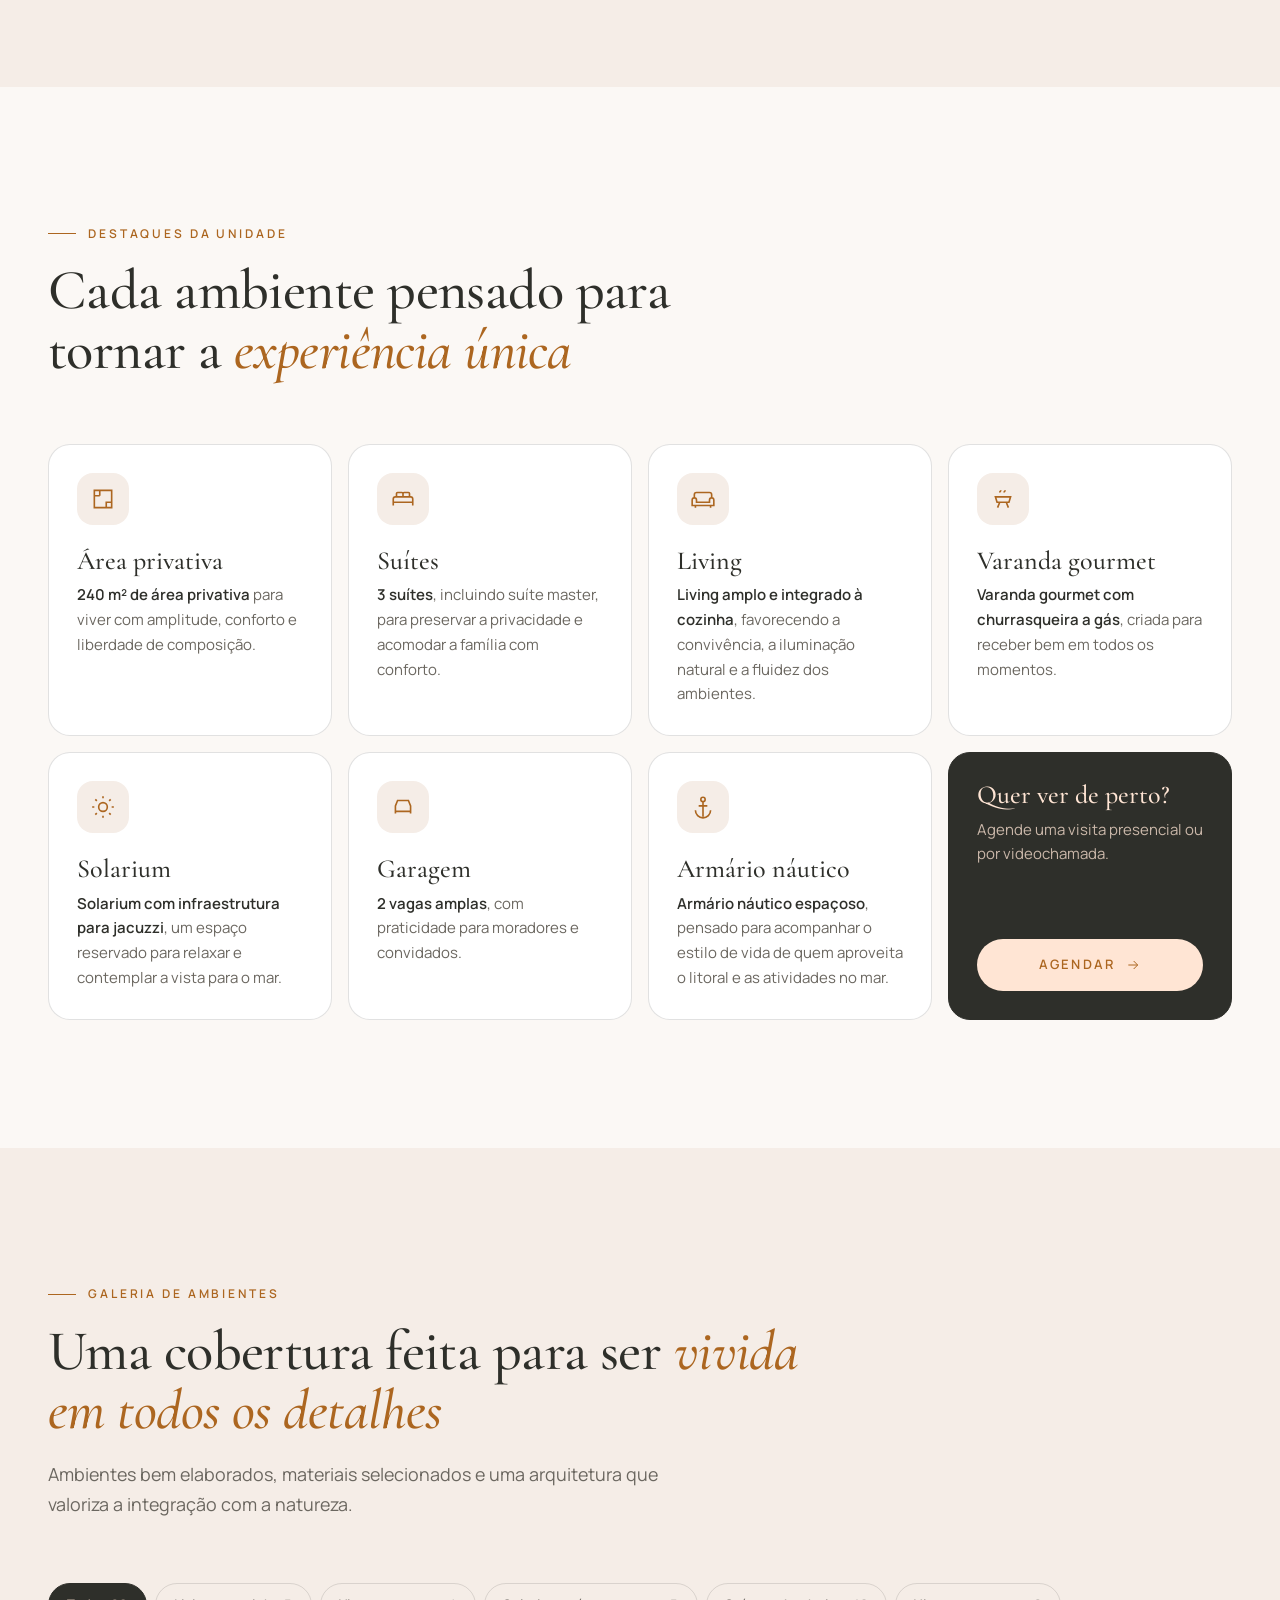
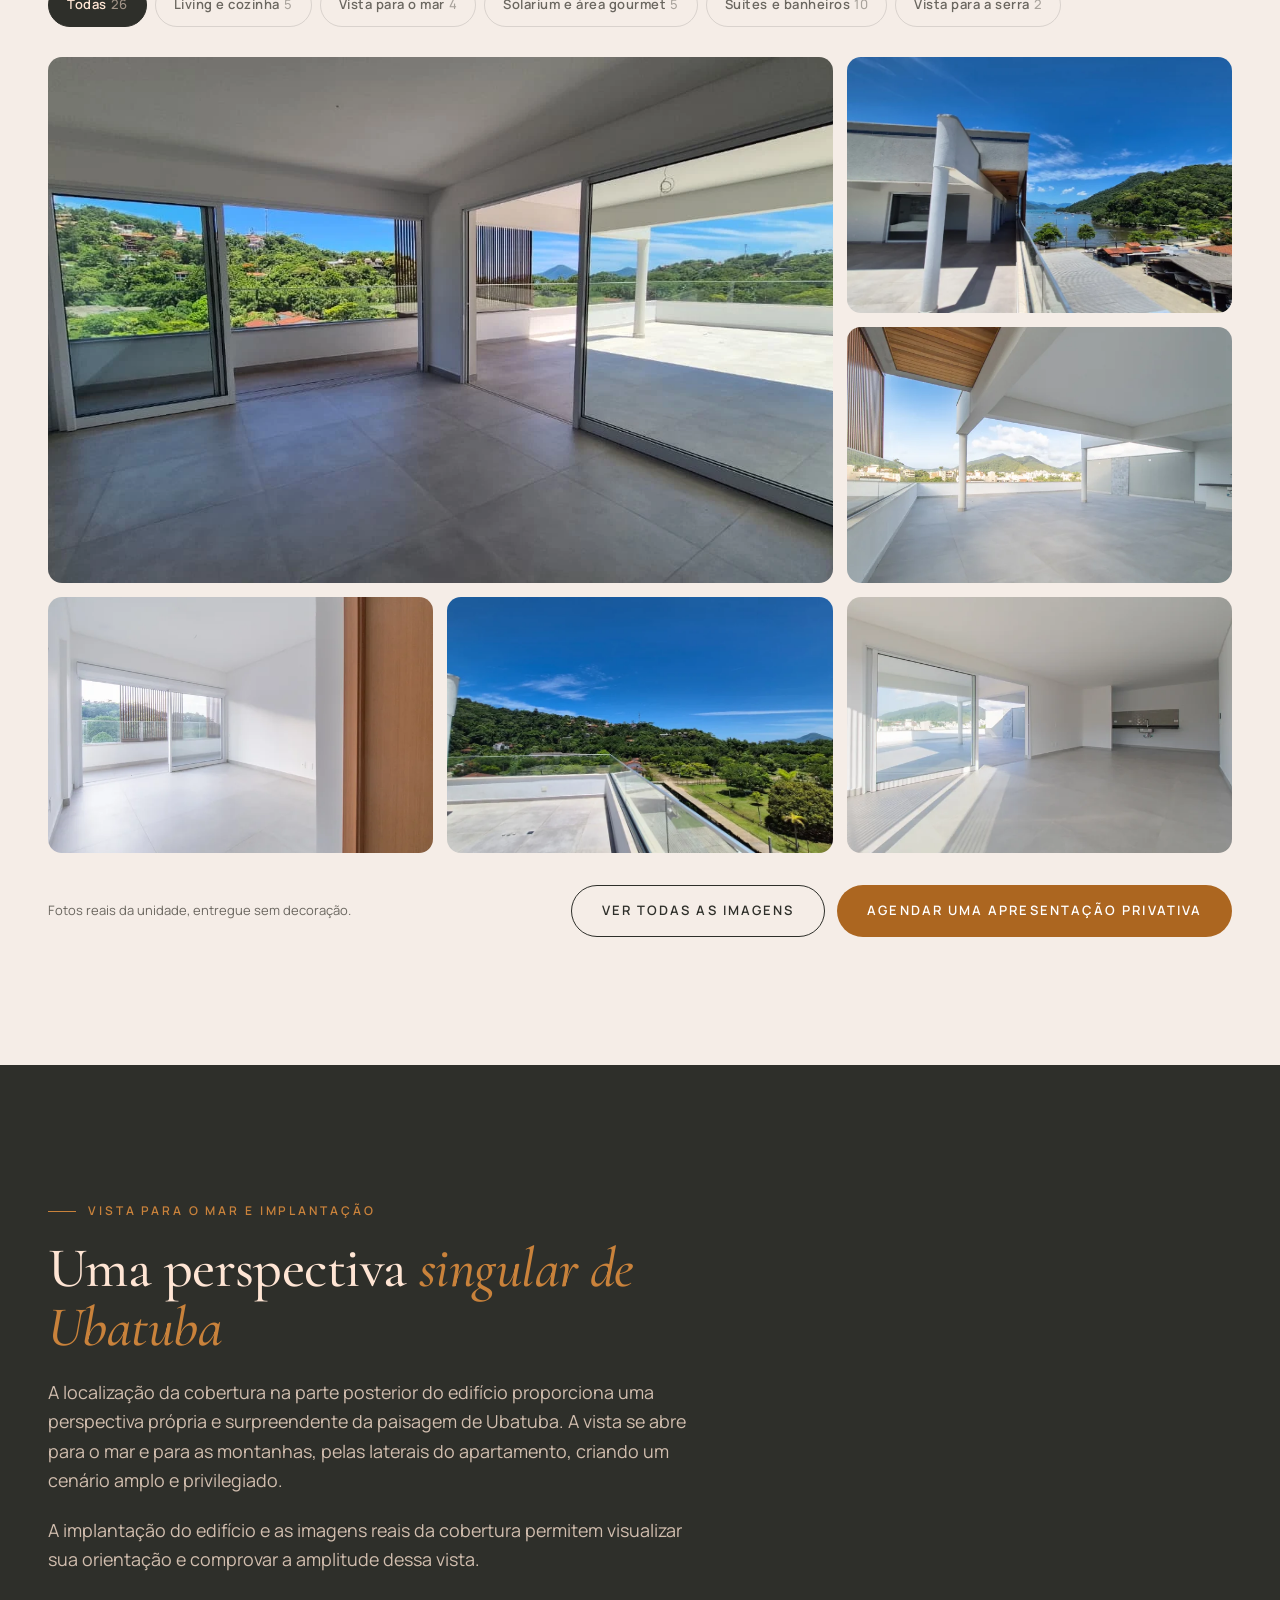
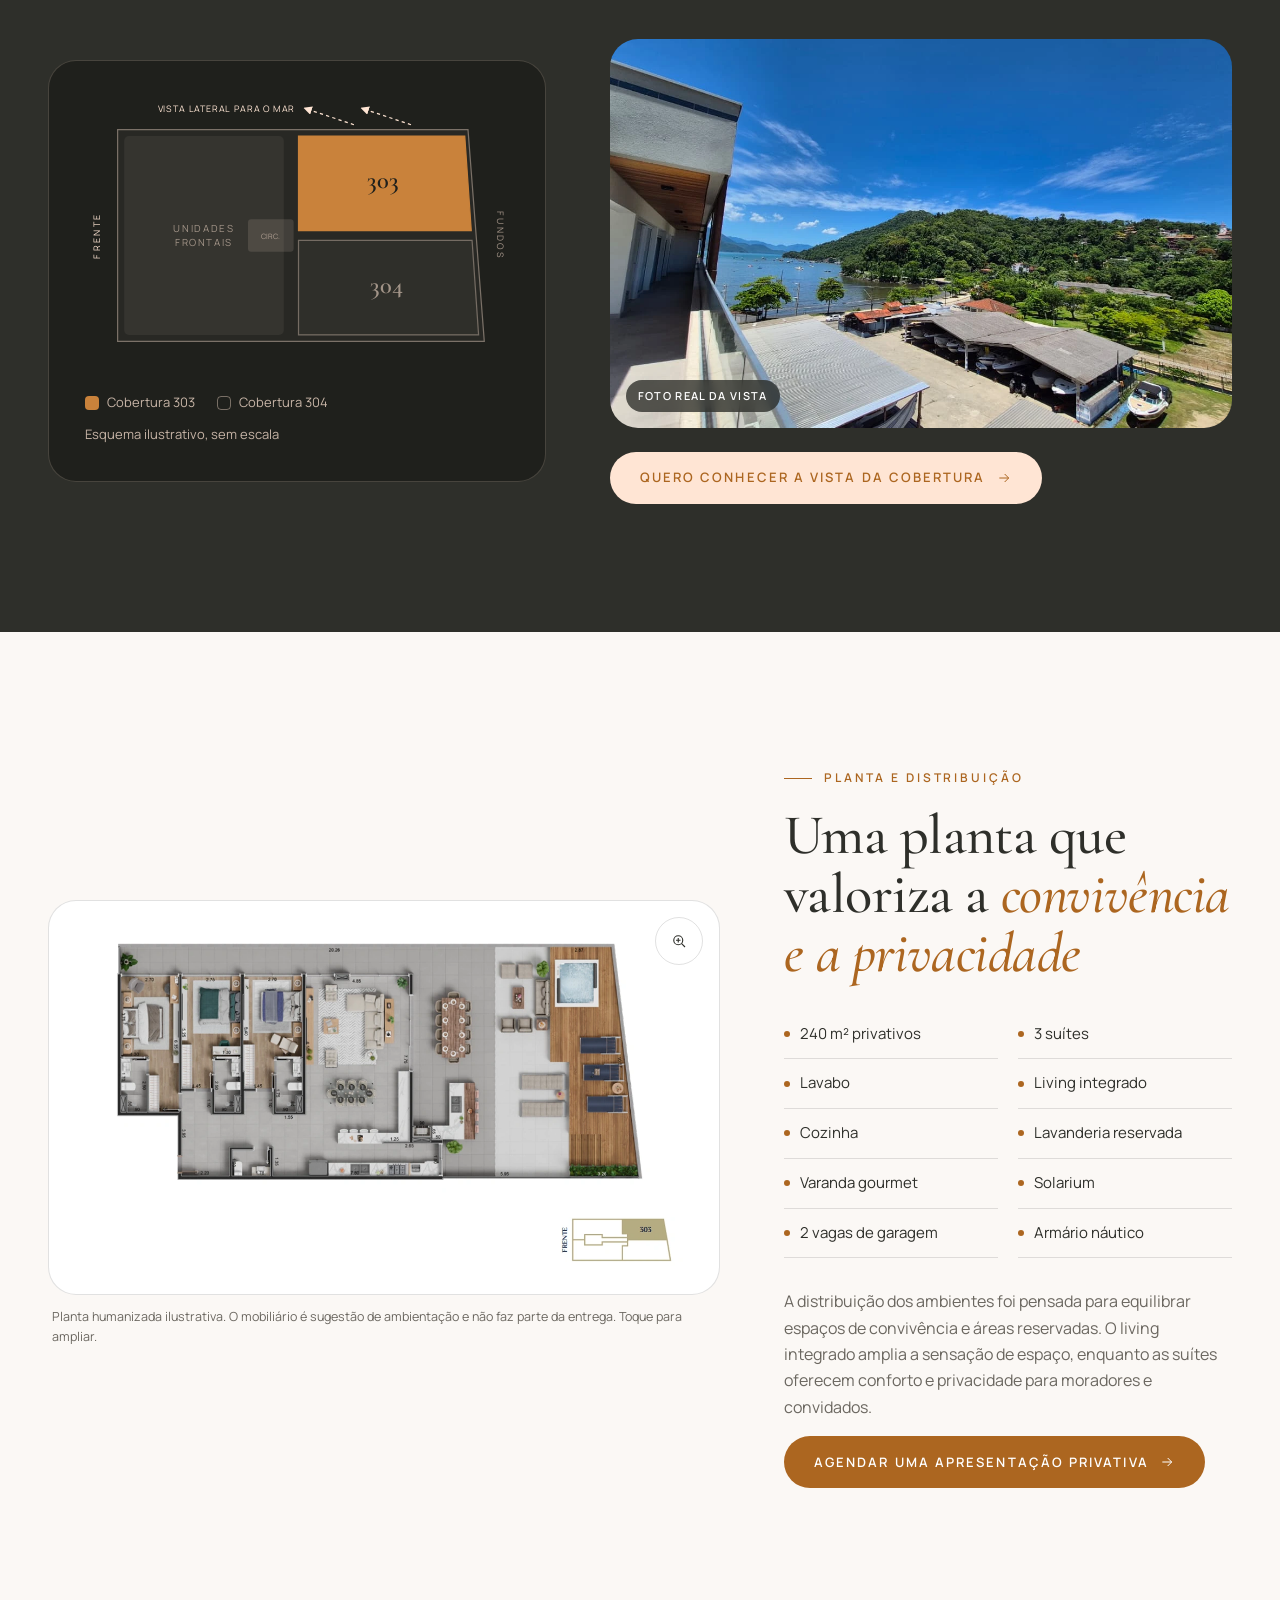
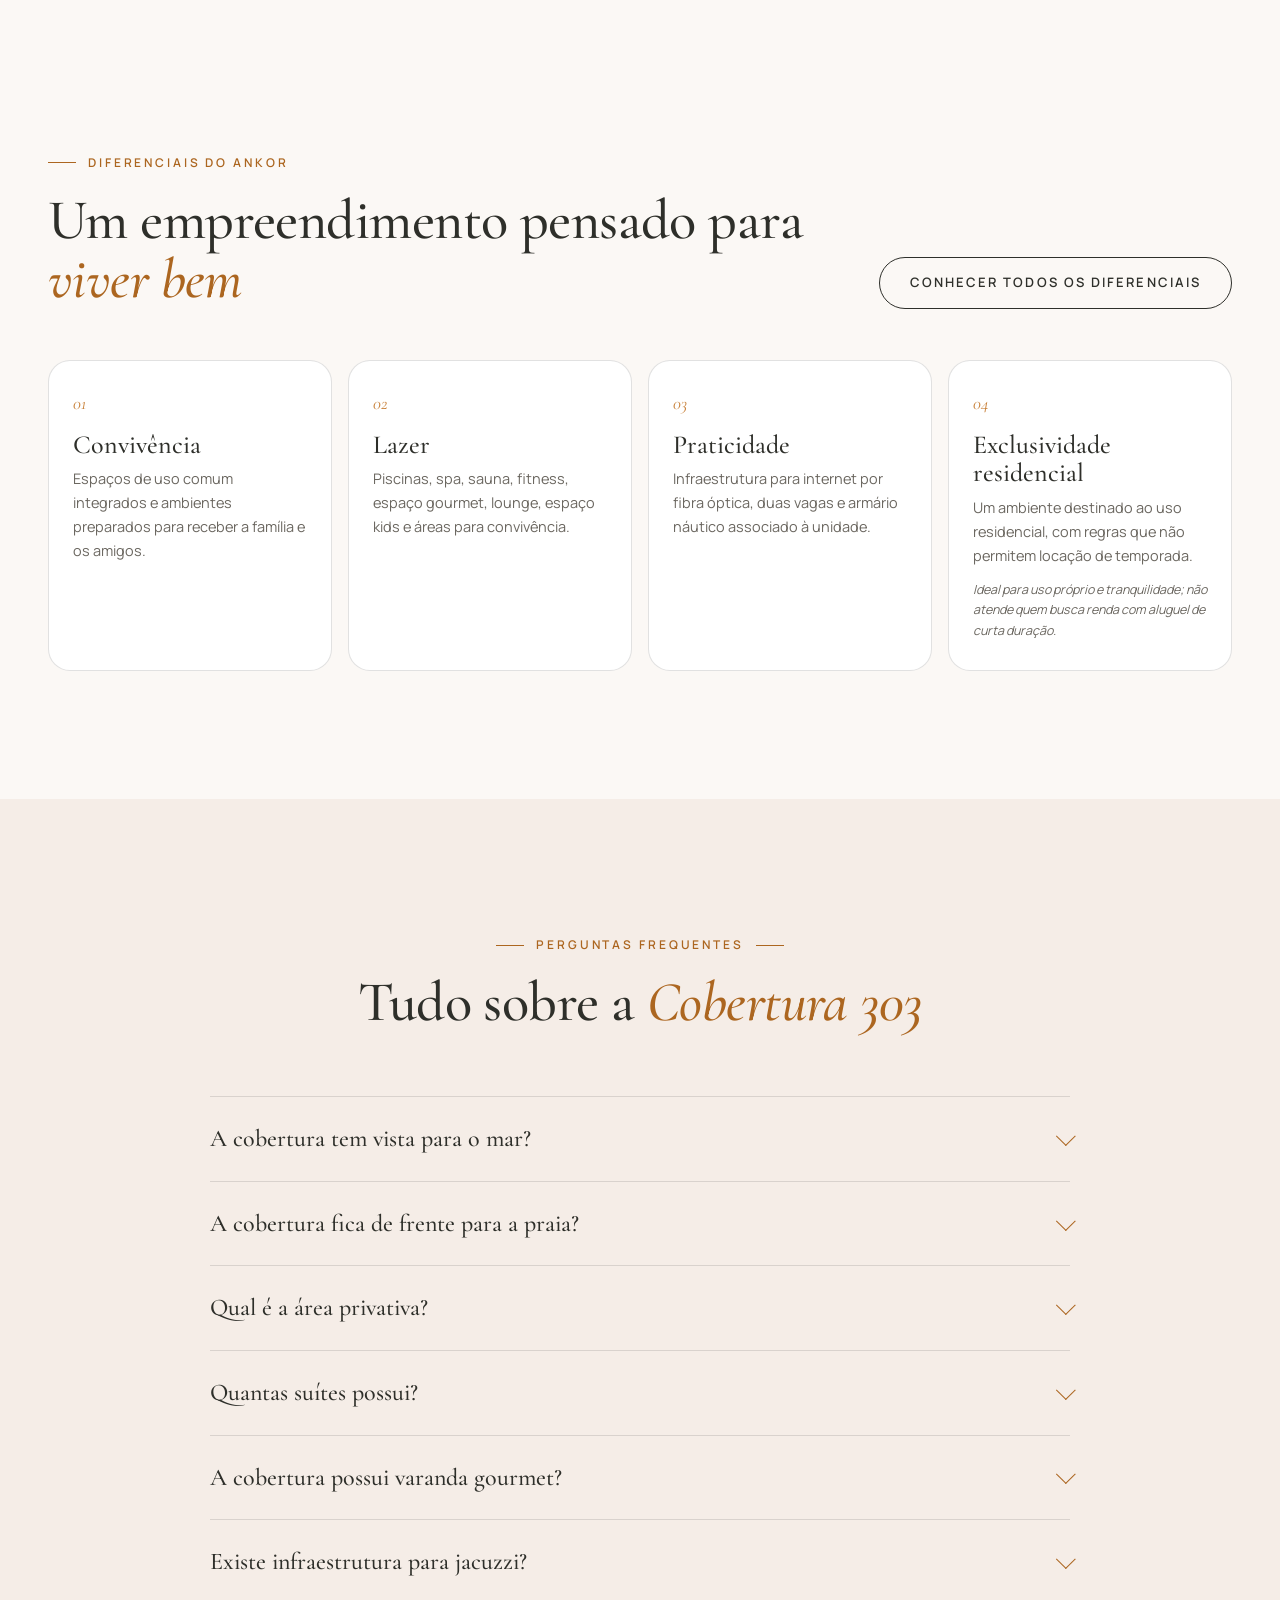
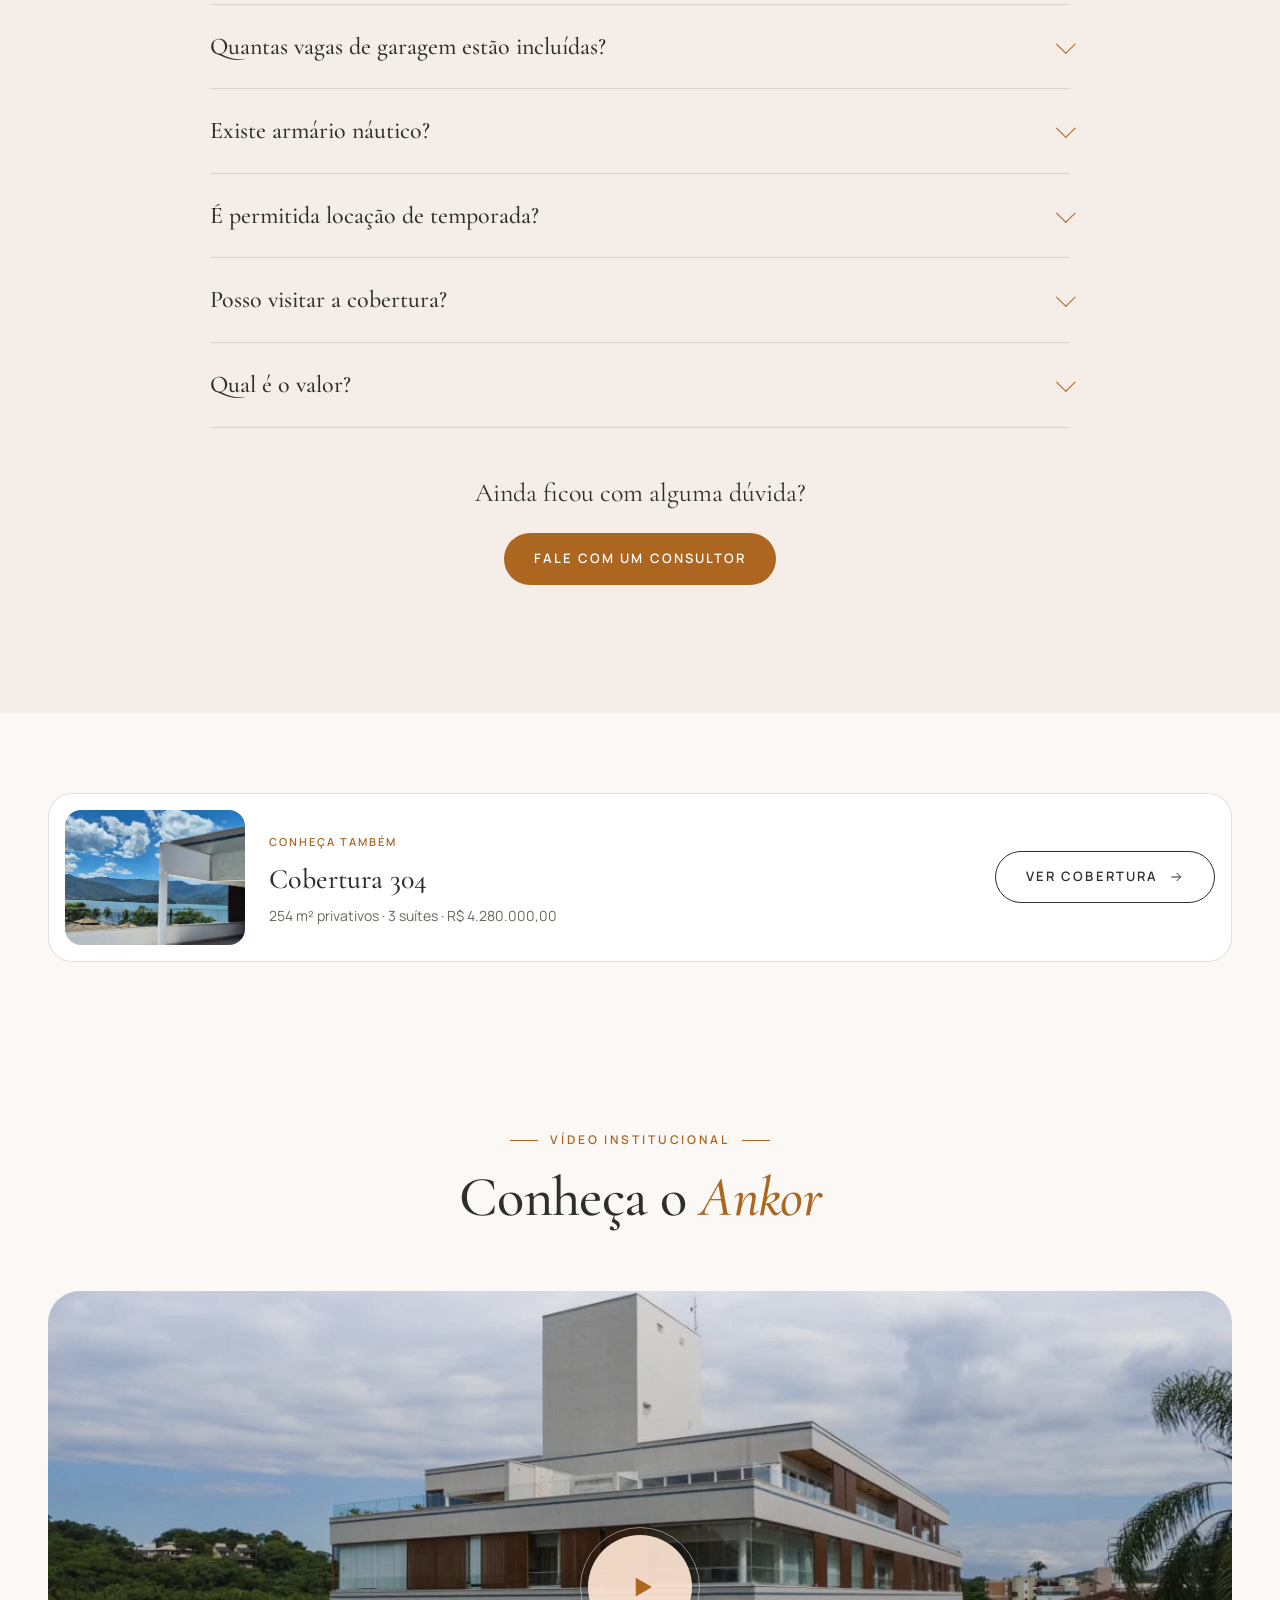
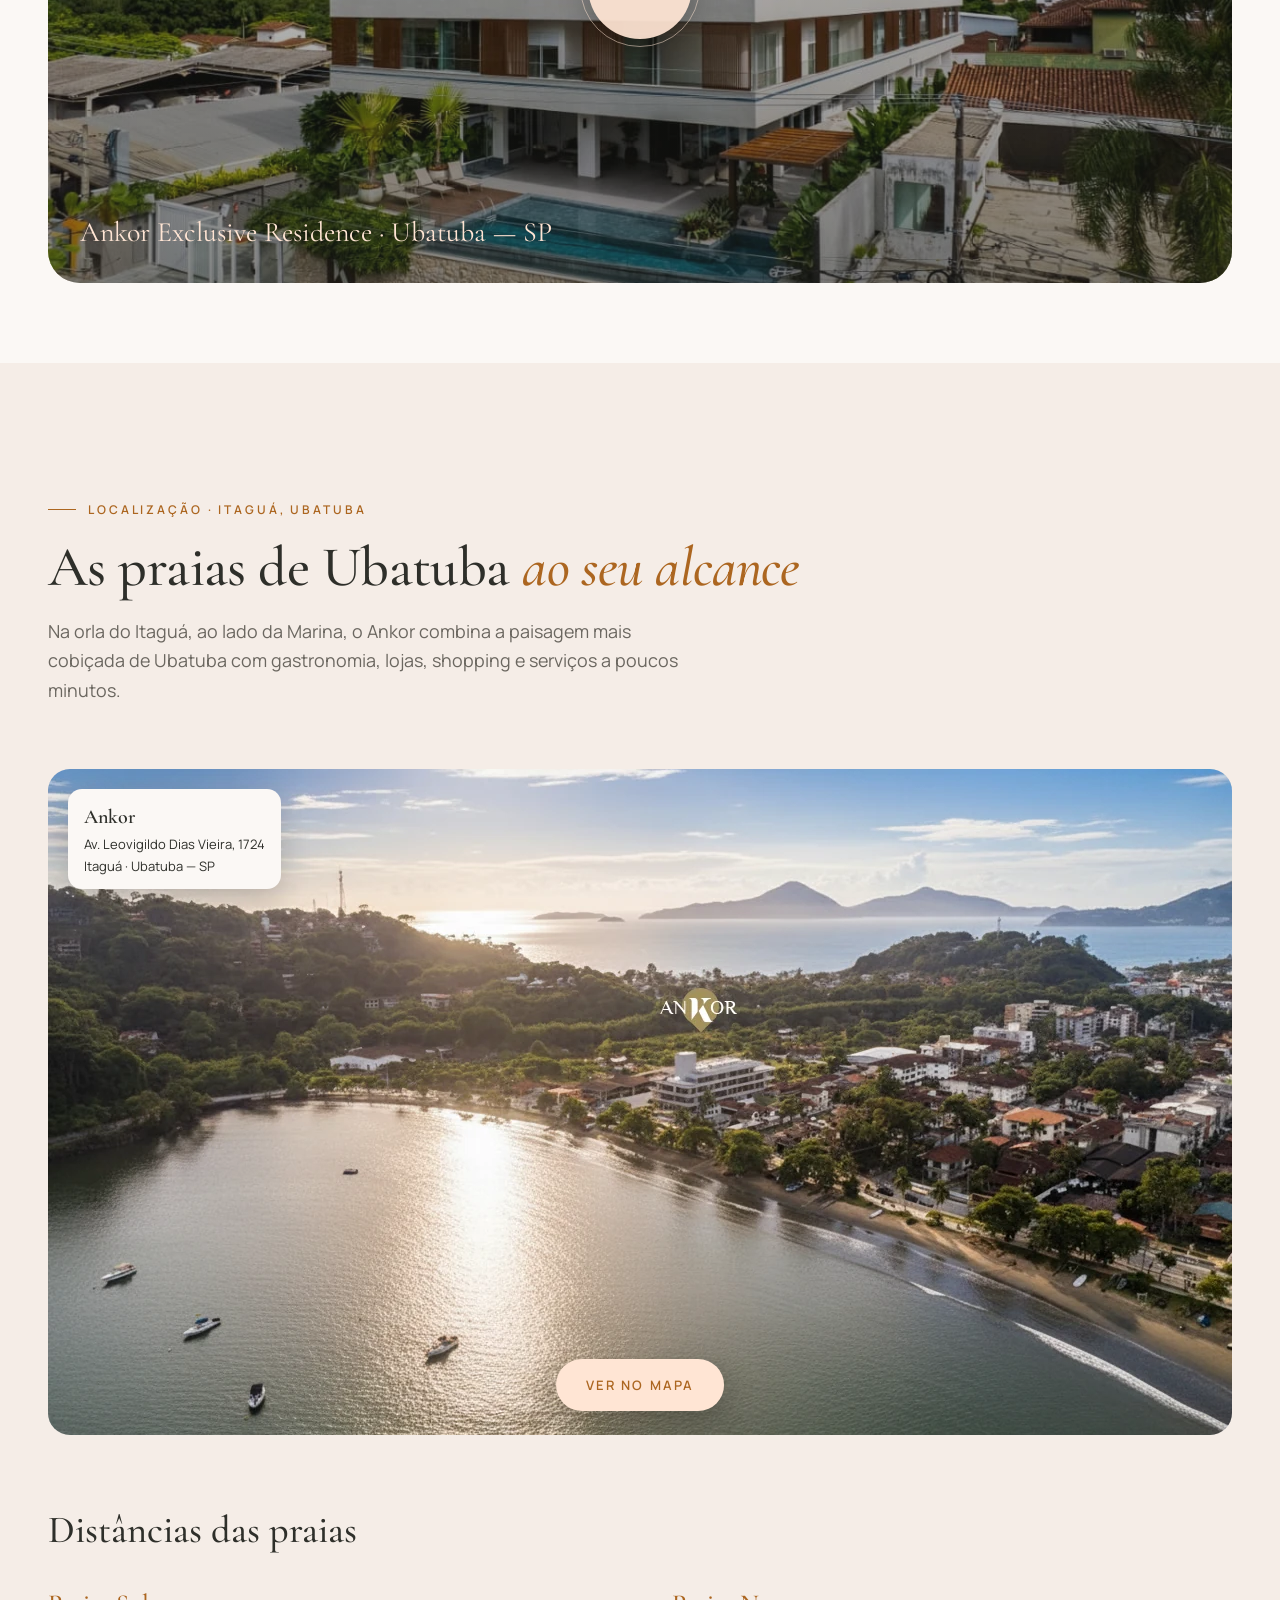
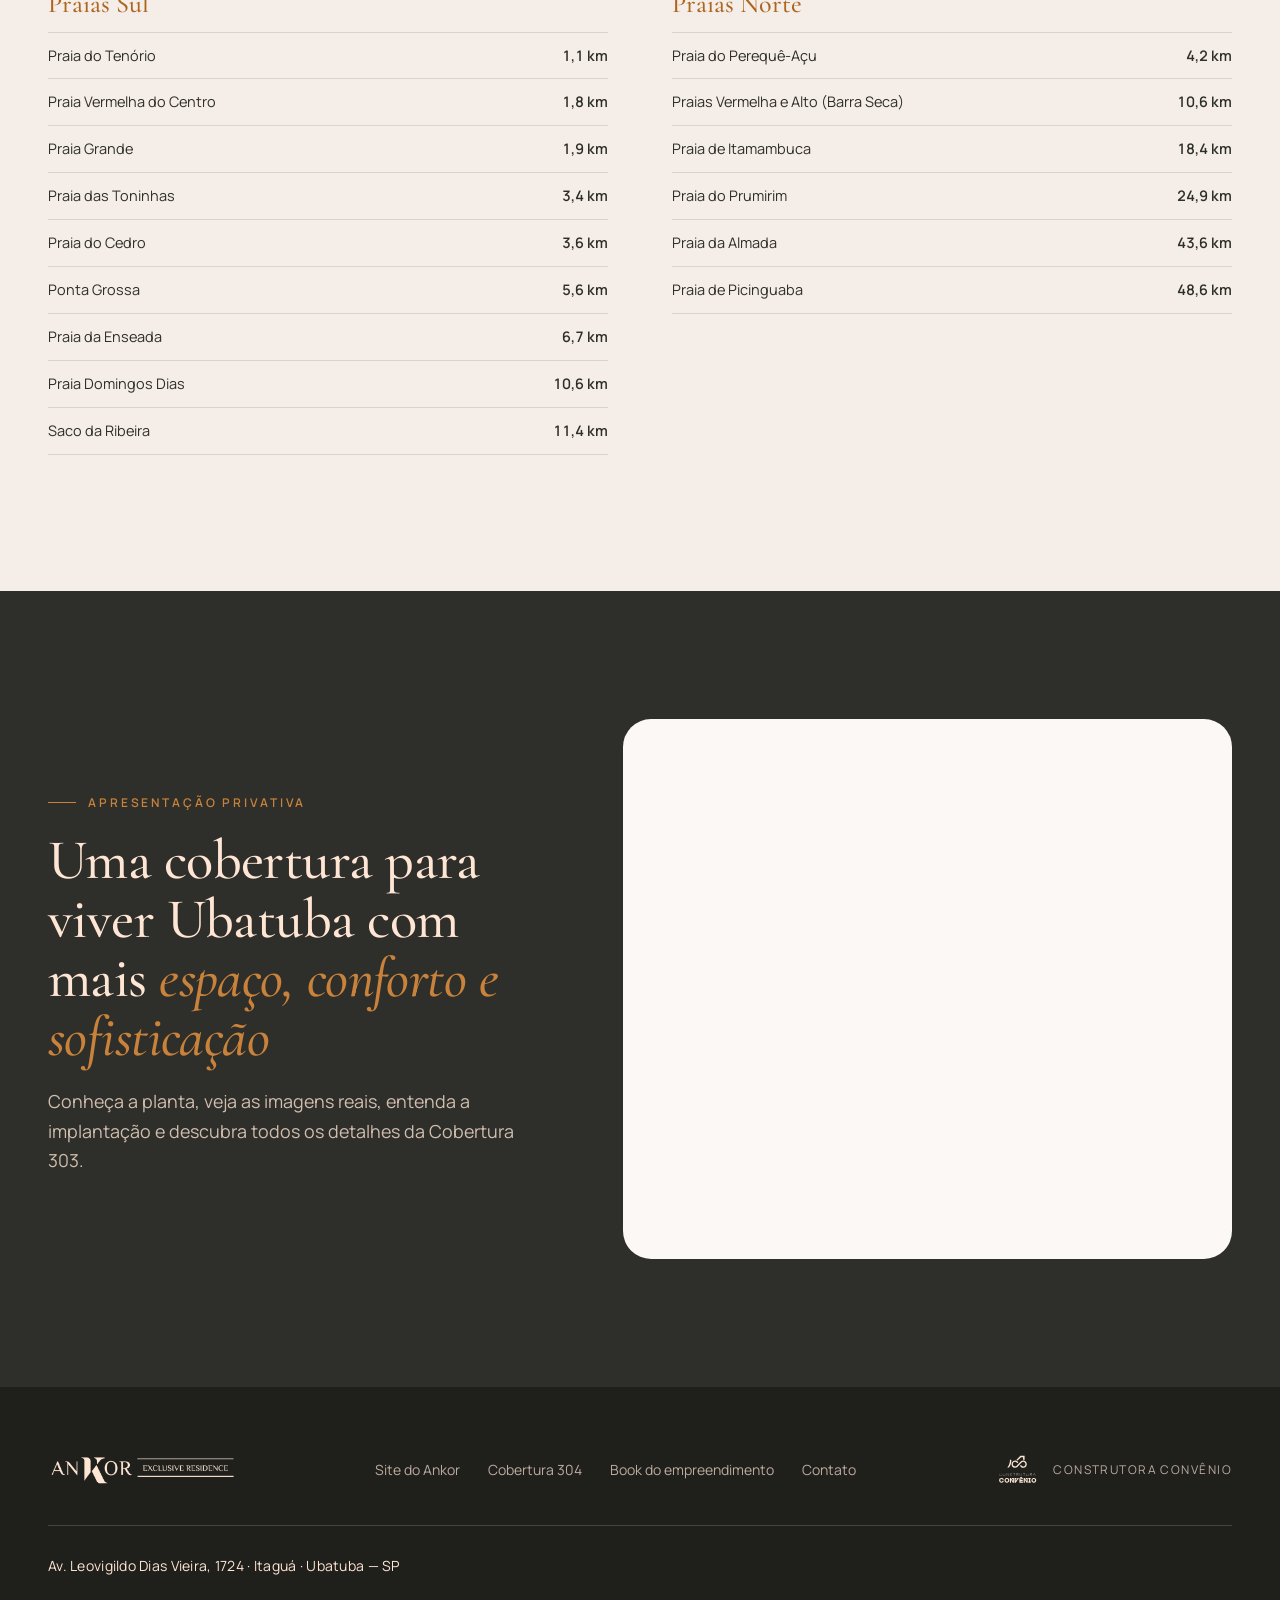
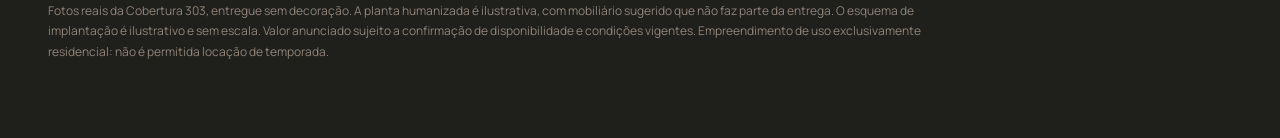
==== commit 5726f4f7: "LP 303: seção A cobertura com a vista a partir do solarium Co-Authored-By: Claude Opus 5.5 <noreply@" ====
--- a/cobertura-303/index.html
+++ b/cobertura-303/index.html
@@ -77,7 +77,7 @@
       <a href="#agendar" class="btn btn--primary" style="margin-top:12px" data-goal="Agendar apresentação privativa">Agendar uma apresentação privativa <svg viewBox="0 0 24 24" fill="none" stroke="currentColor" stroke-width="1.5"><path d="M5 12h14M13 6l6 6-6 6"/></svg></a>
     </div>
     <figure class="split__media reveal reveal-d1" style="margin:0">
-      <img src="../assets/img/vista/303-vista-janela.webp" alt="Living da Cobertura 303 com varanda e vista para o mar" loading="lazy" width="1280" height="720">
+      <img src="../assets/img/vista/303-vista-solarium.webp" alt="Solarium da Cobertura 303 com vista para o mar" loading="lazy" width="1280" height="720">
       <span class="tag">Foto real · unidade sem decoração</span>
     </figure>
   </div>
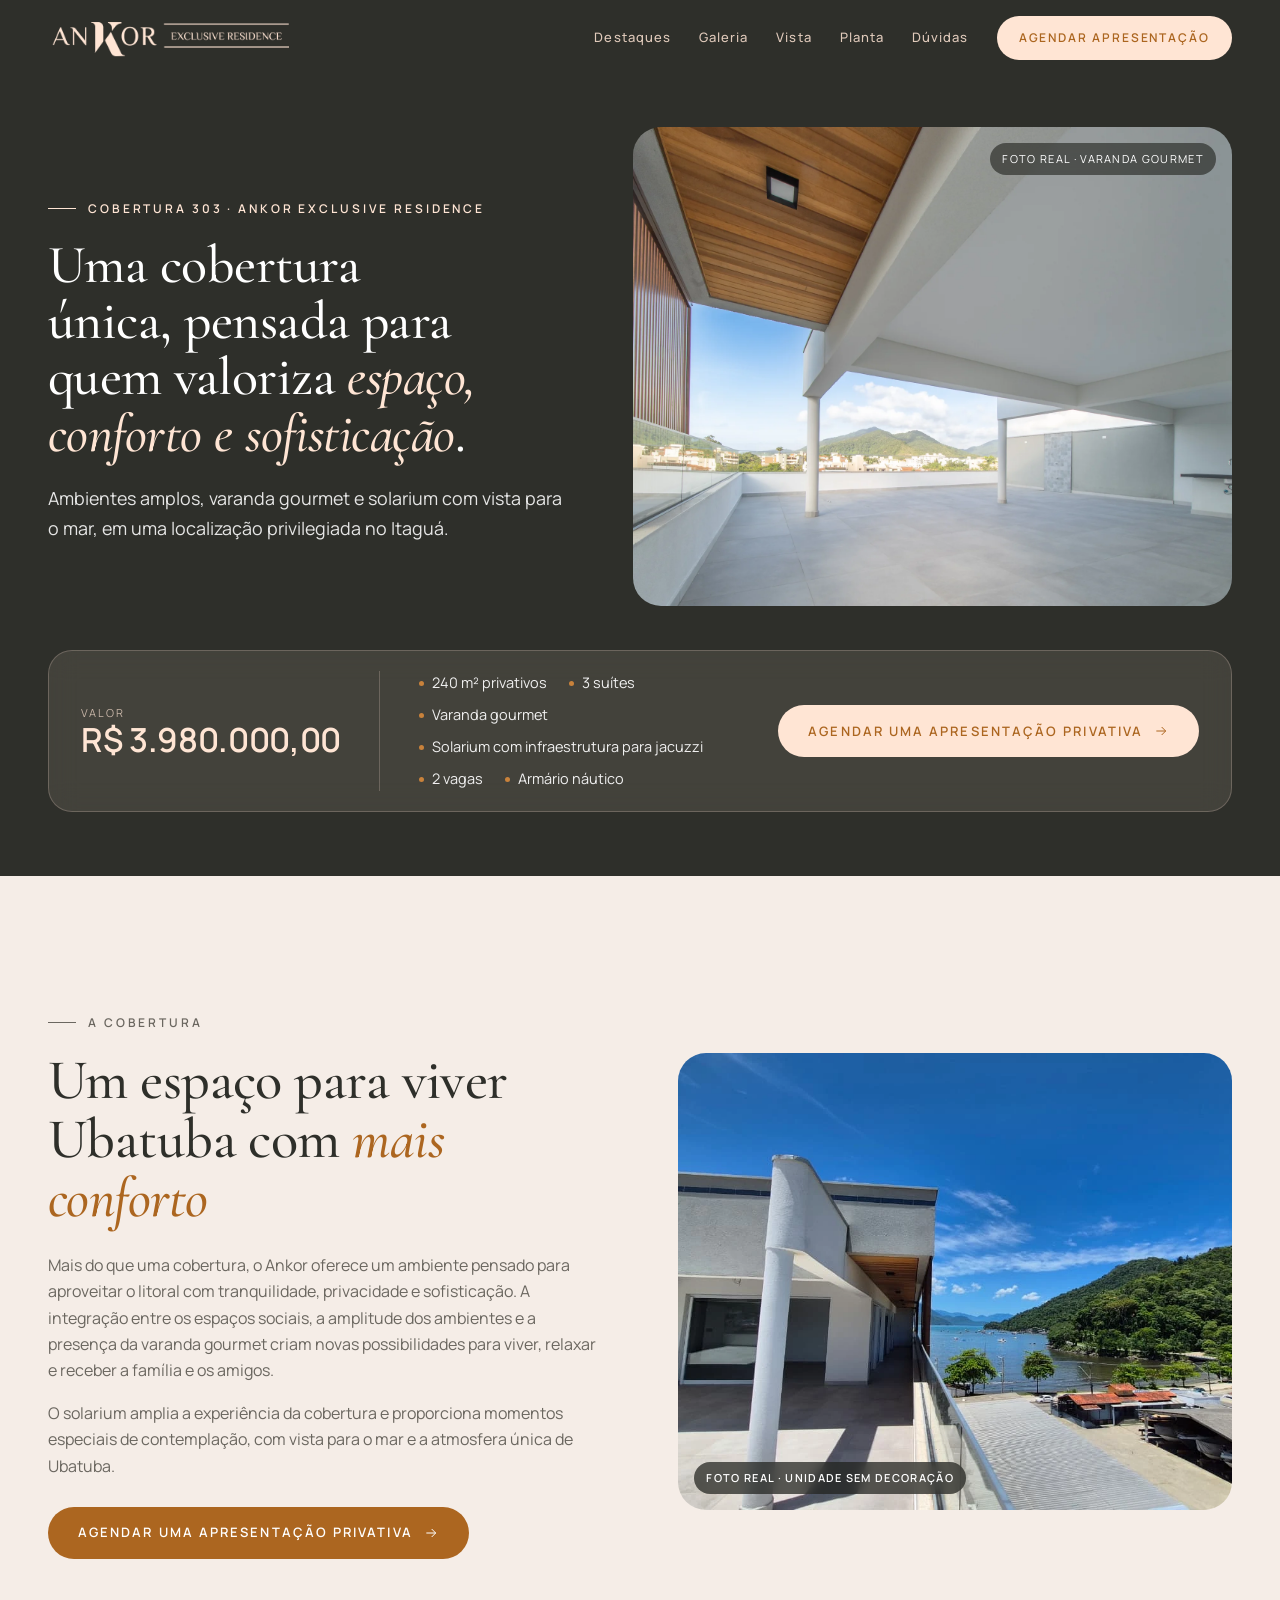
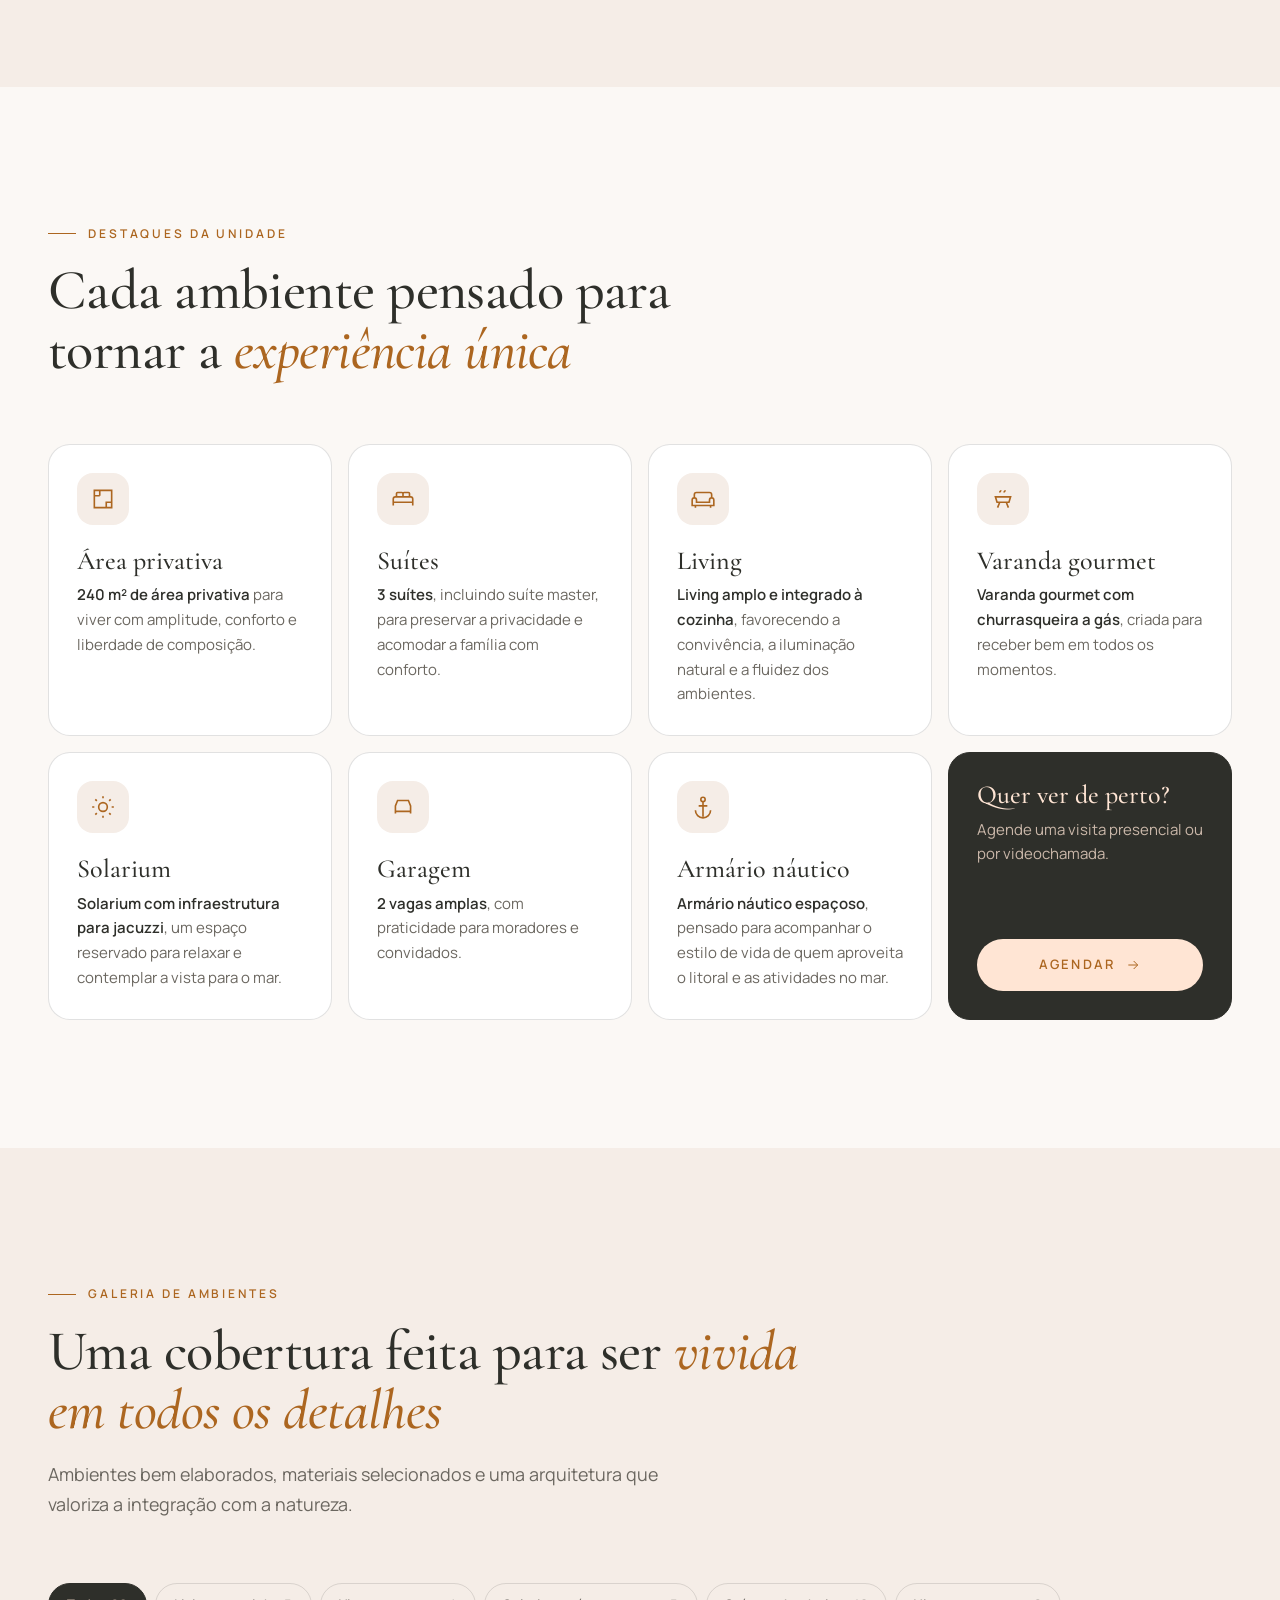
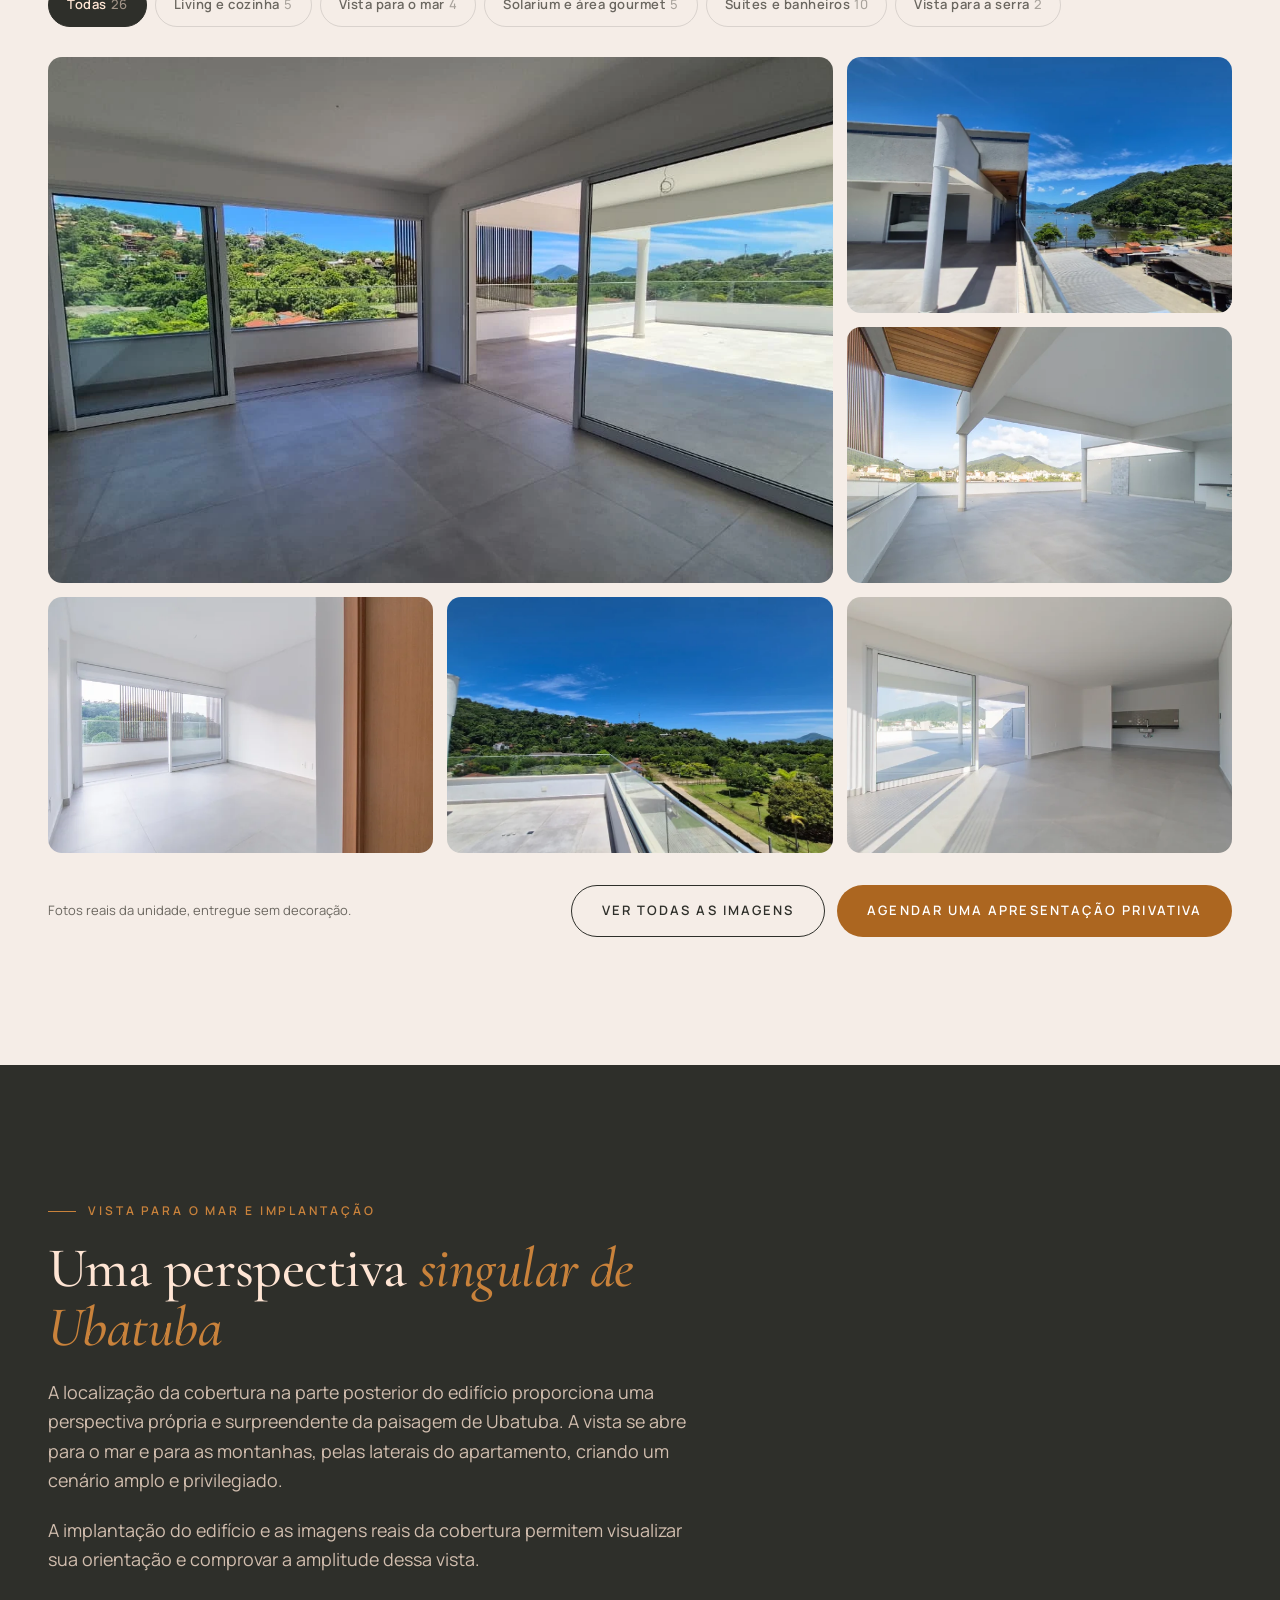
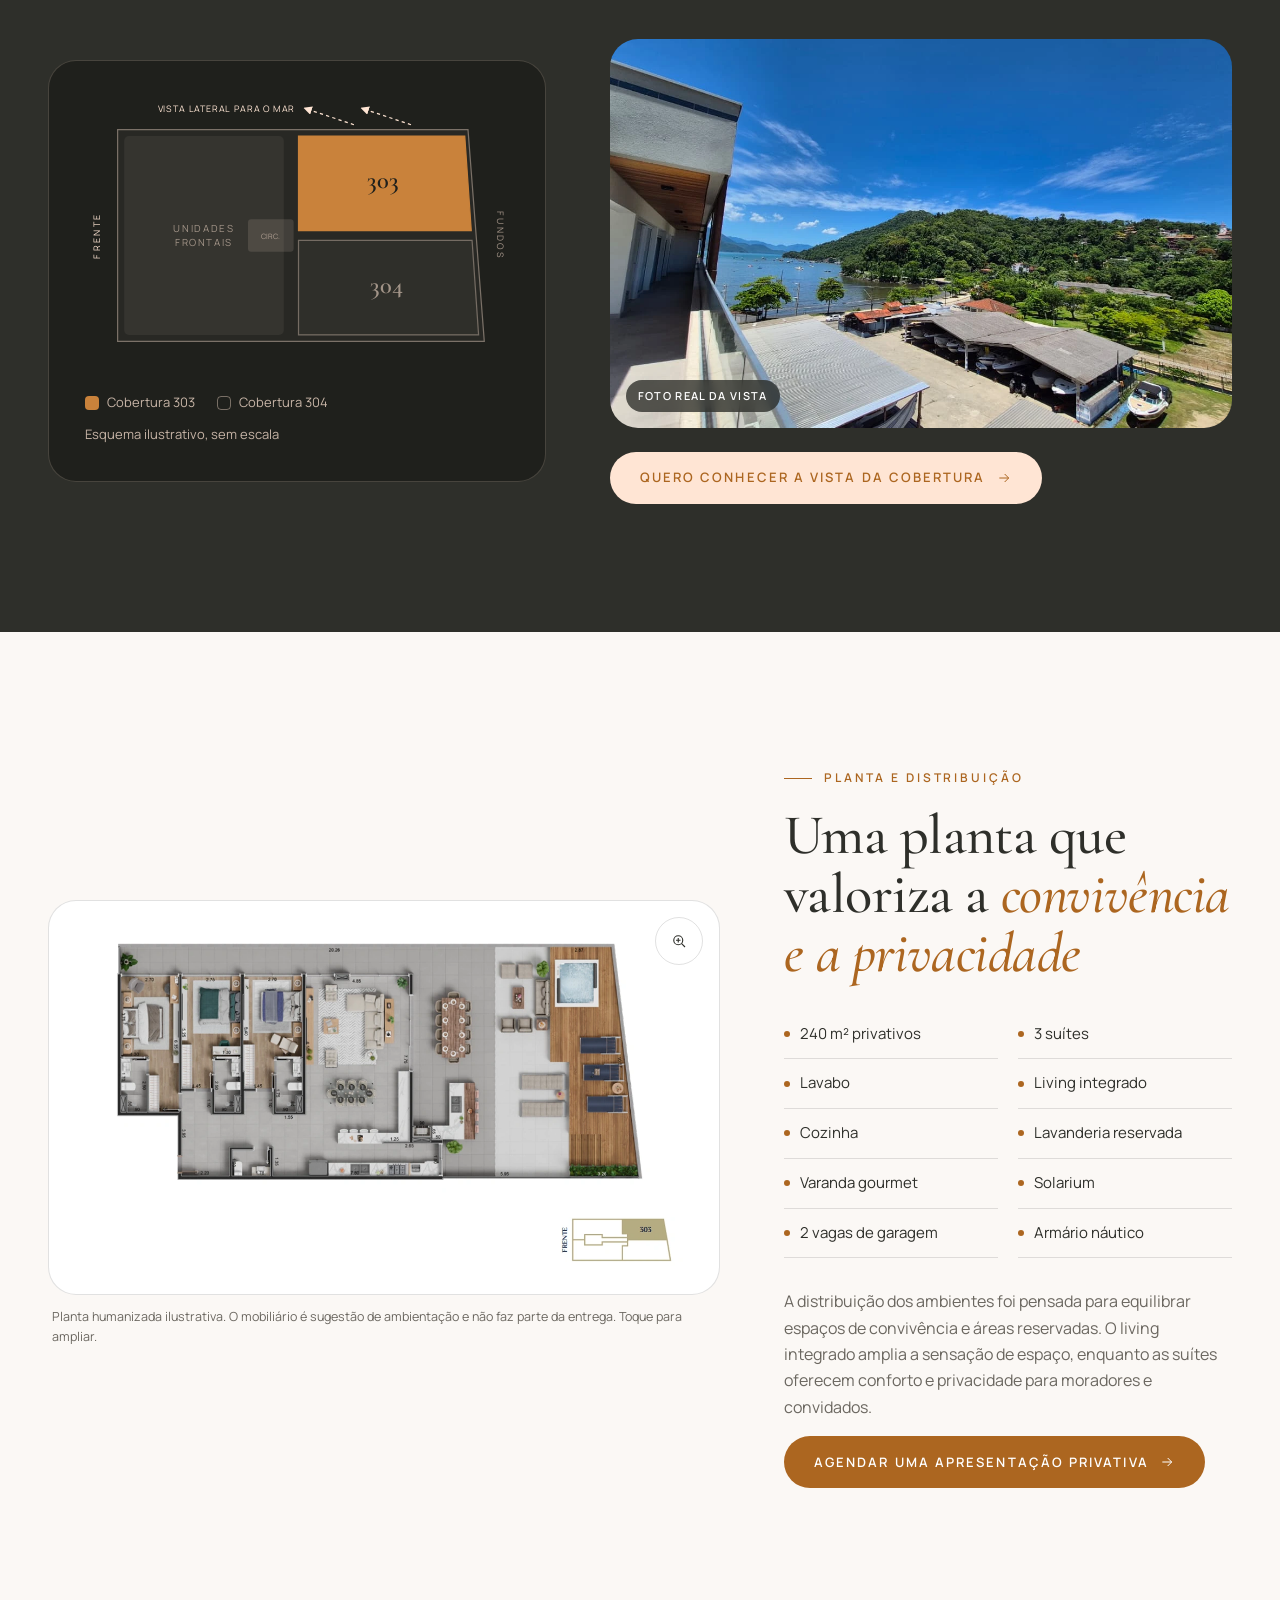
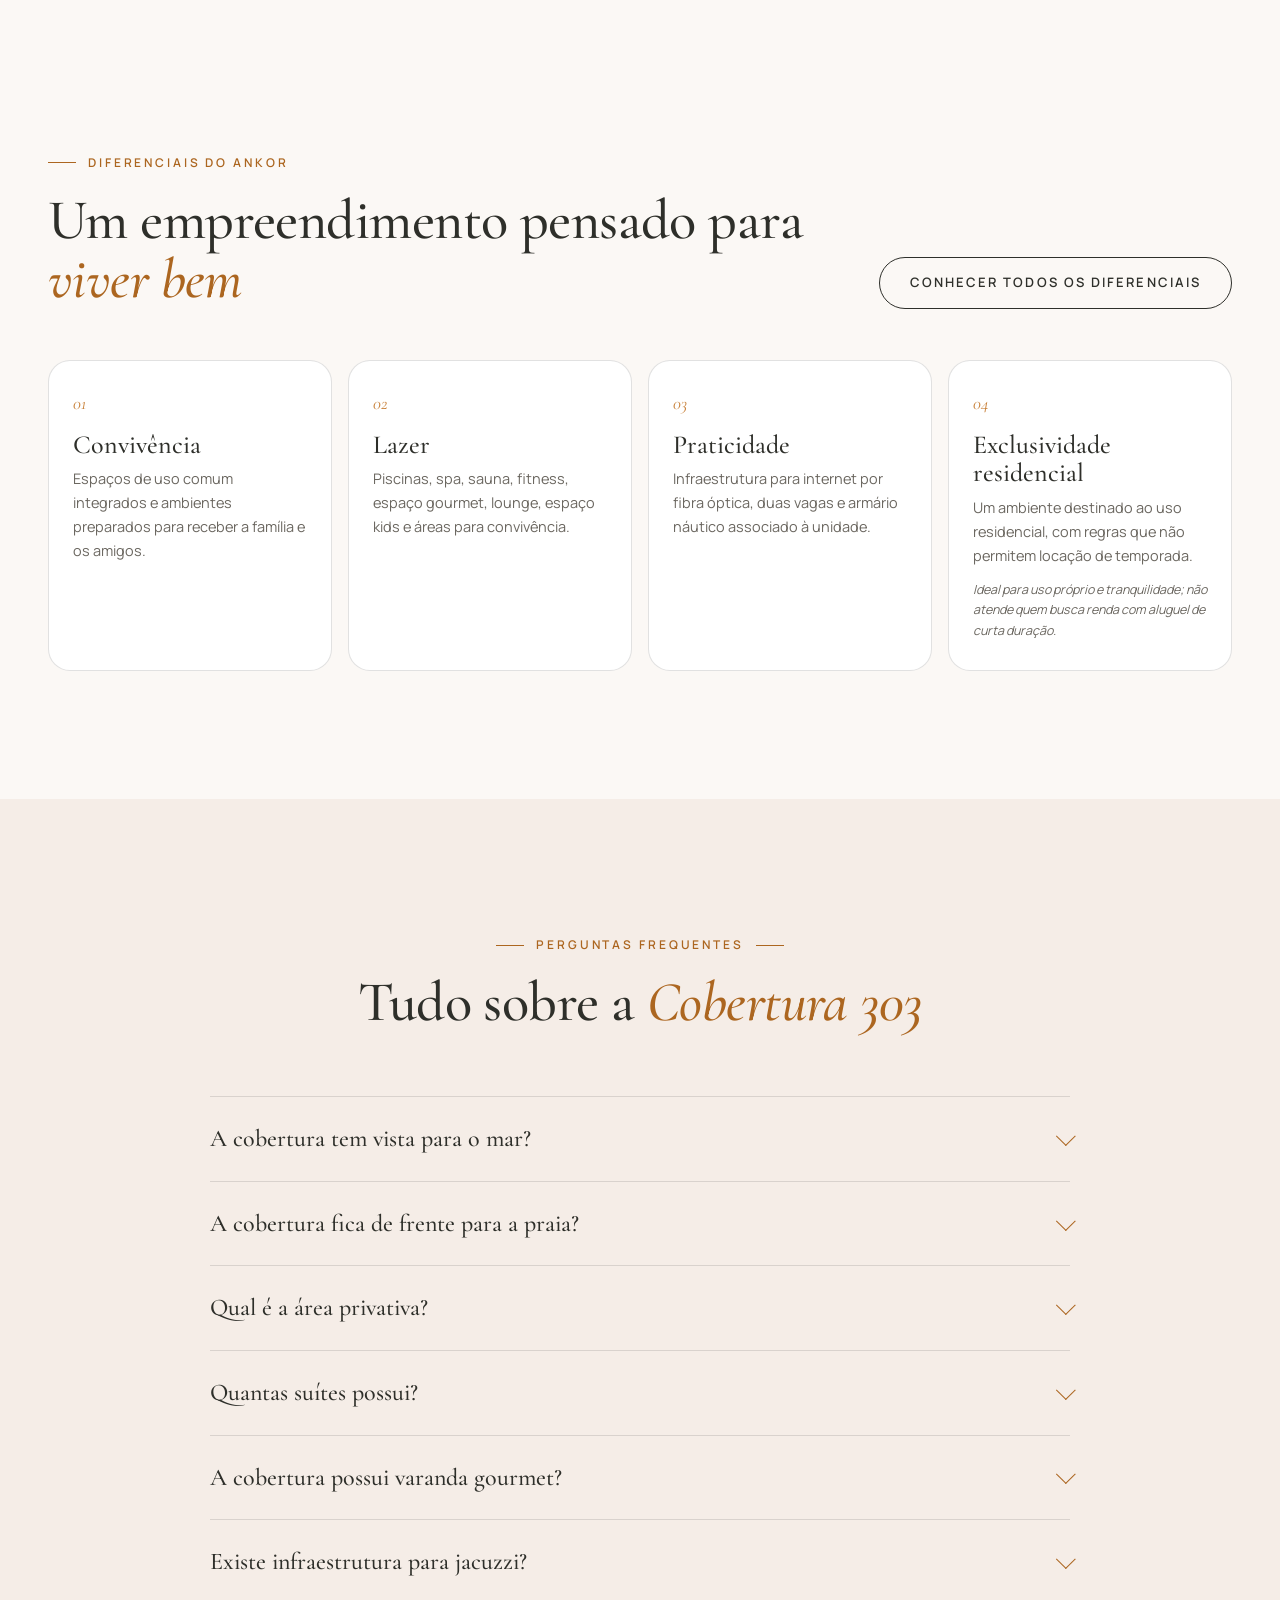
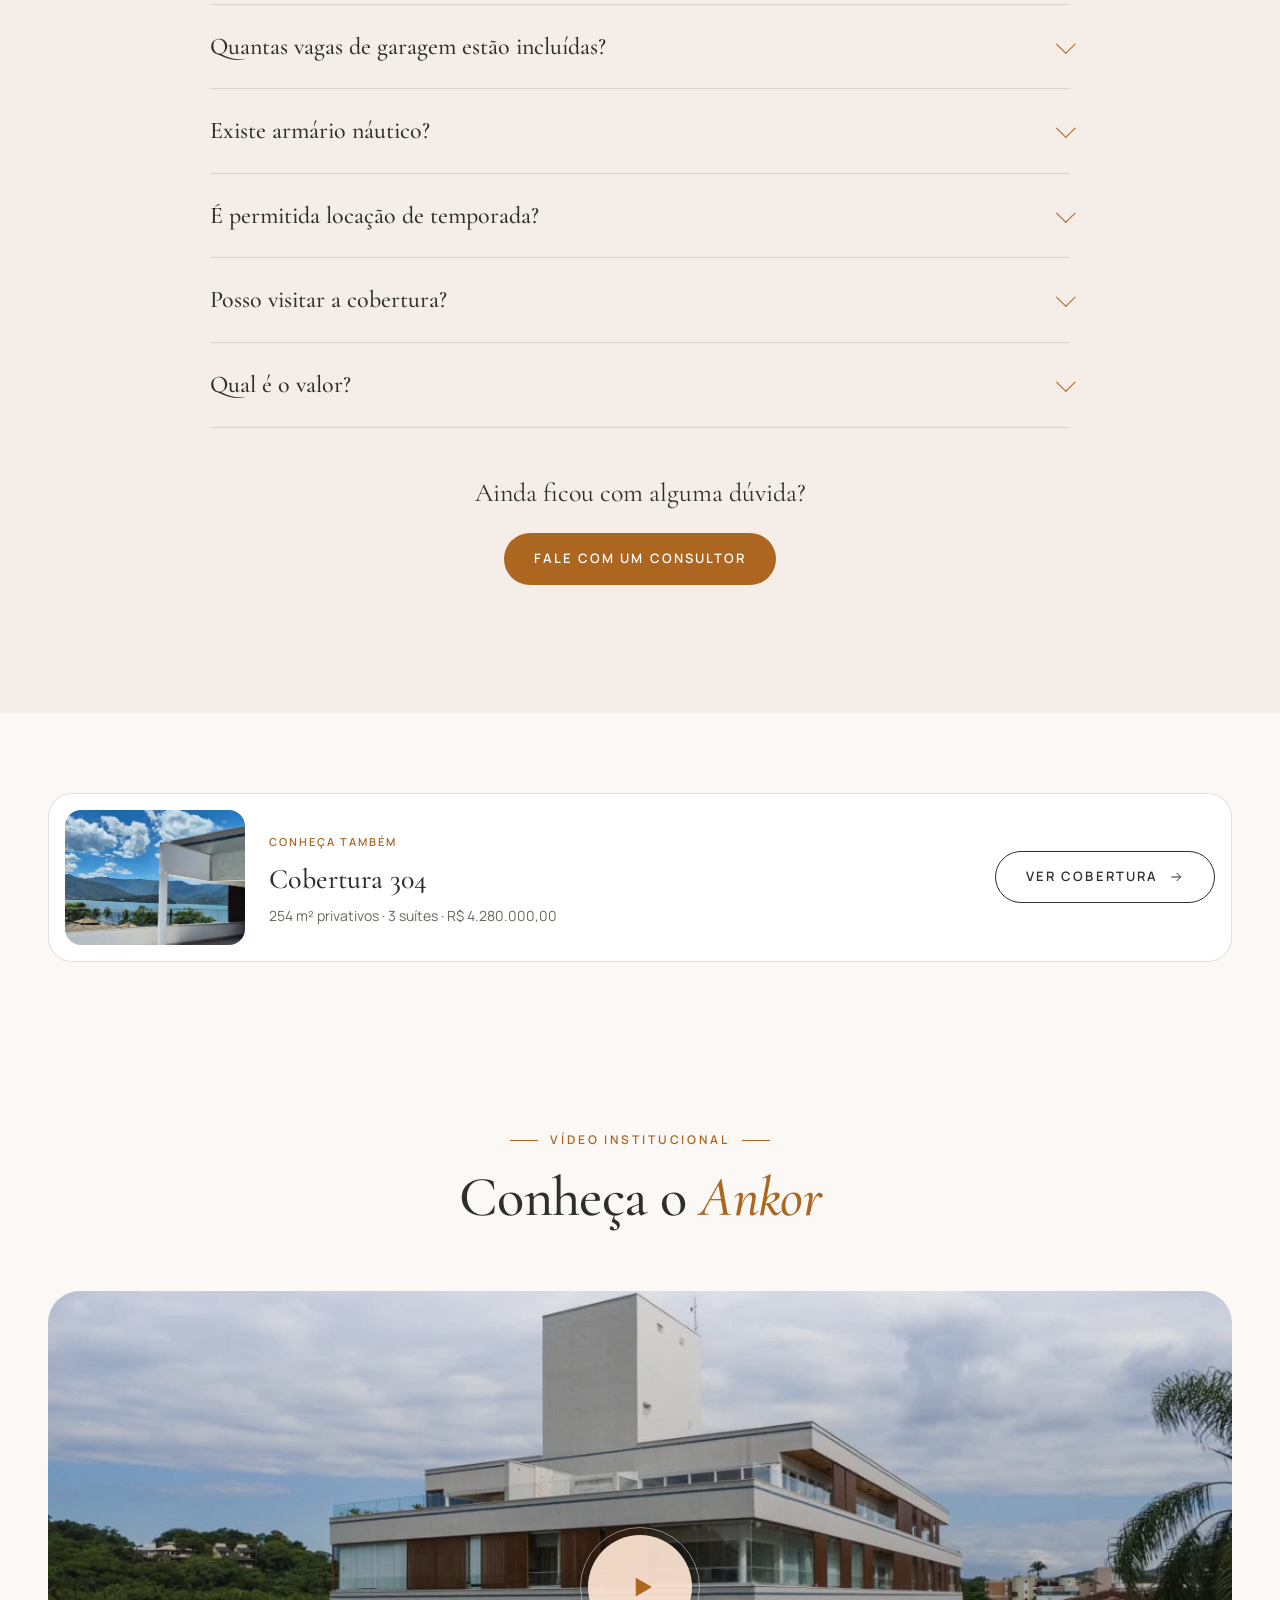
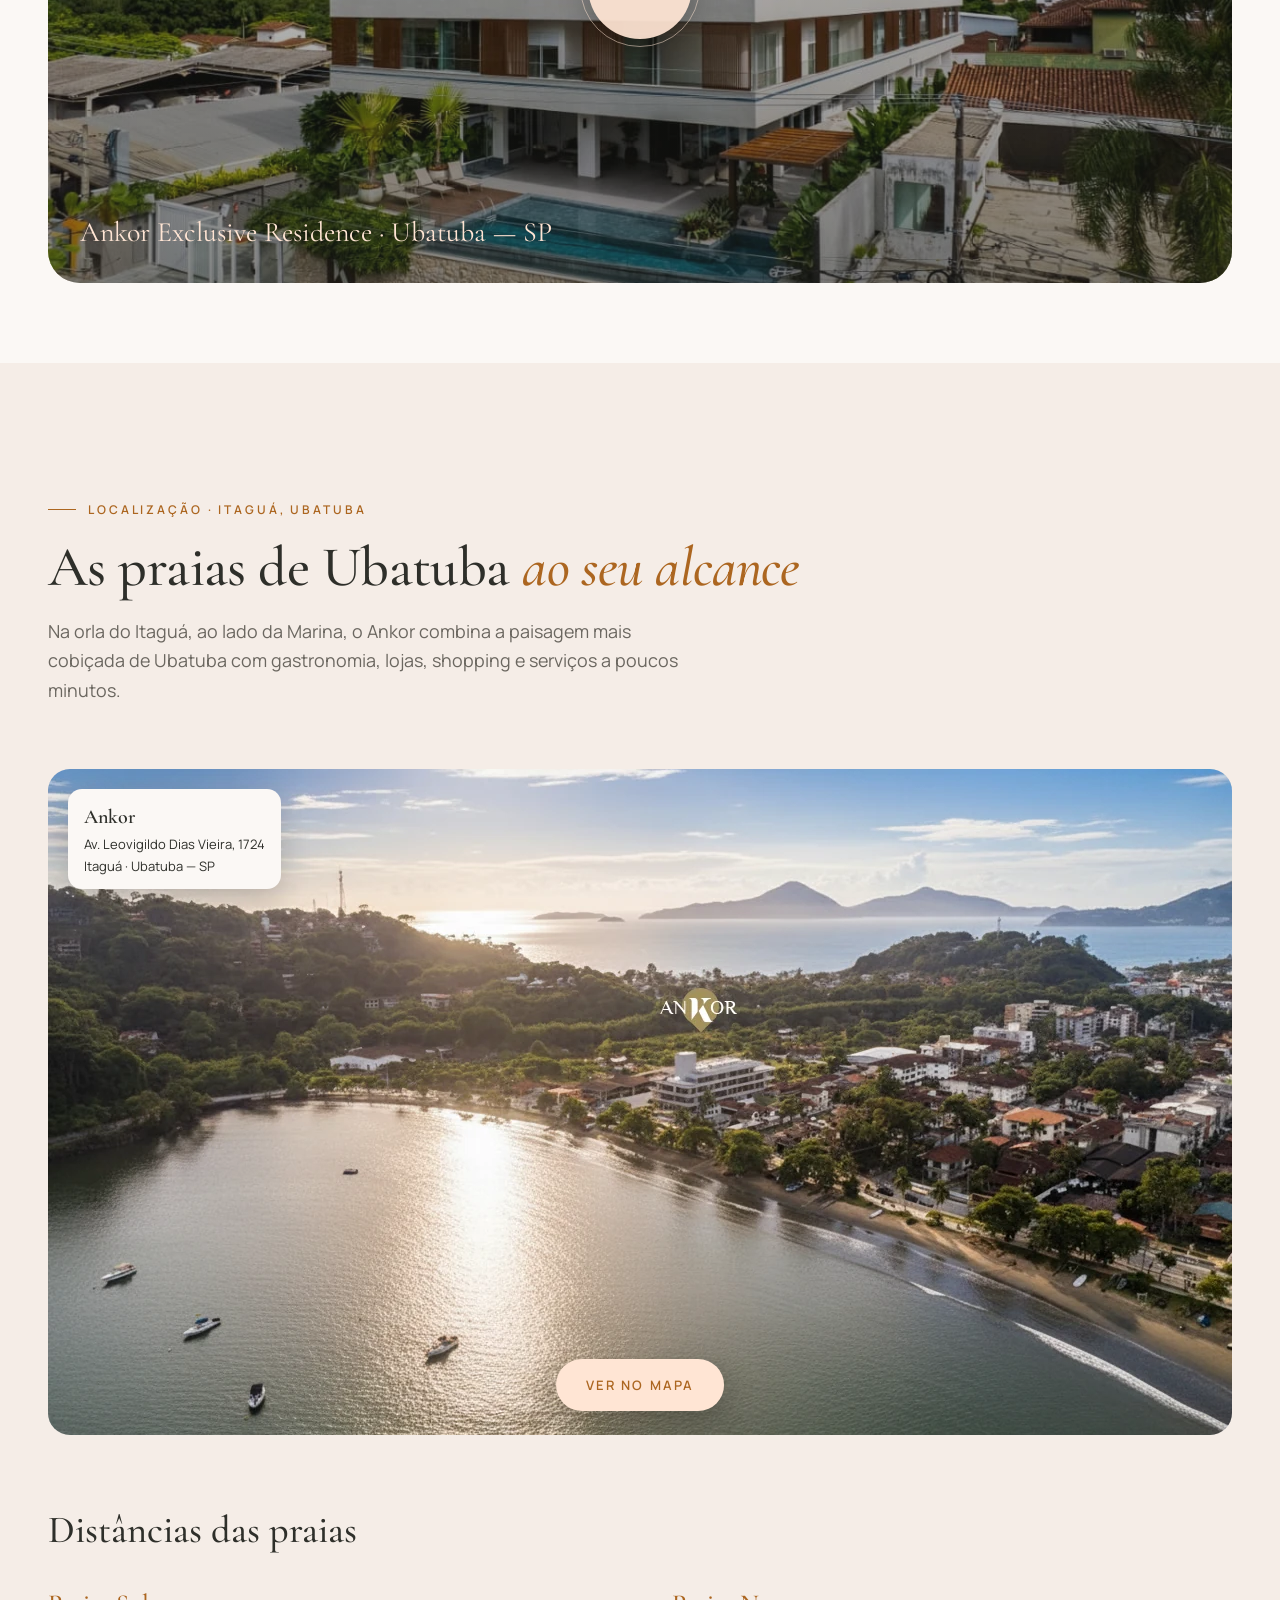
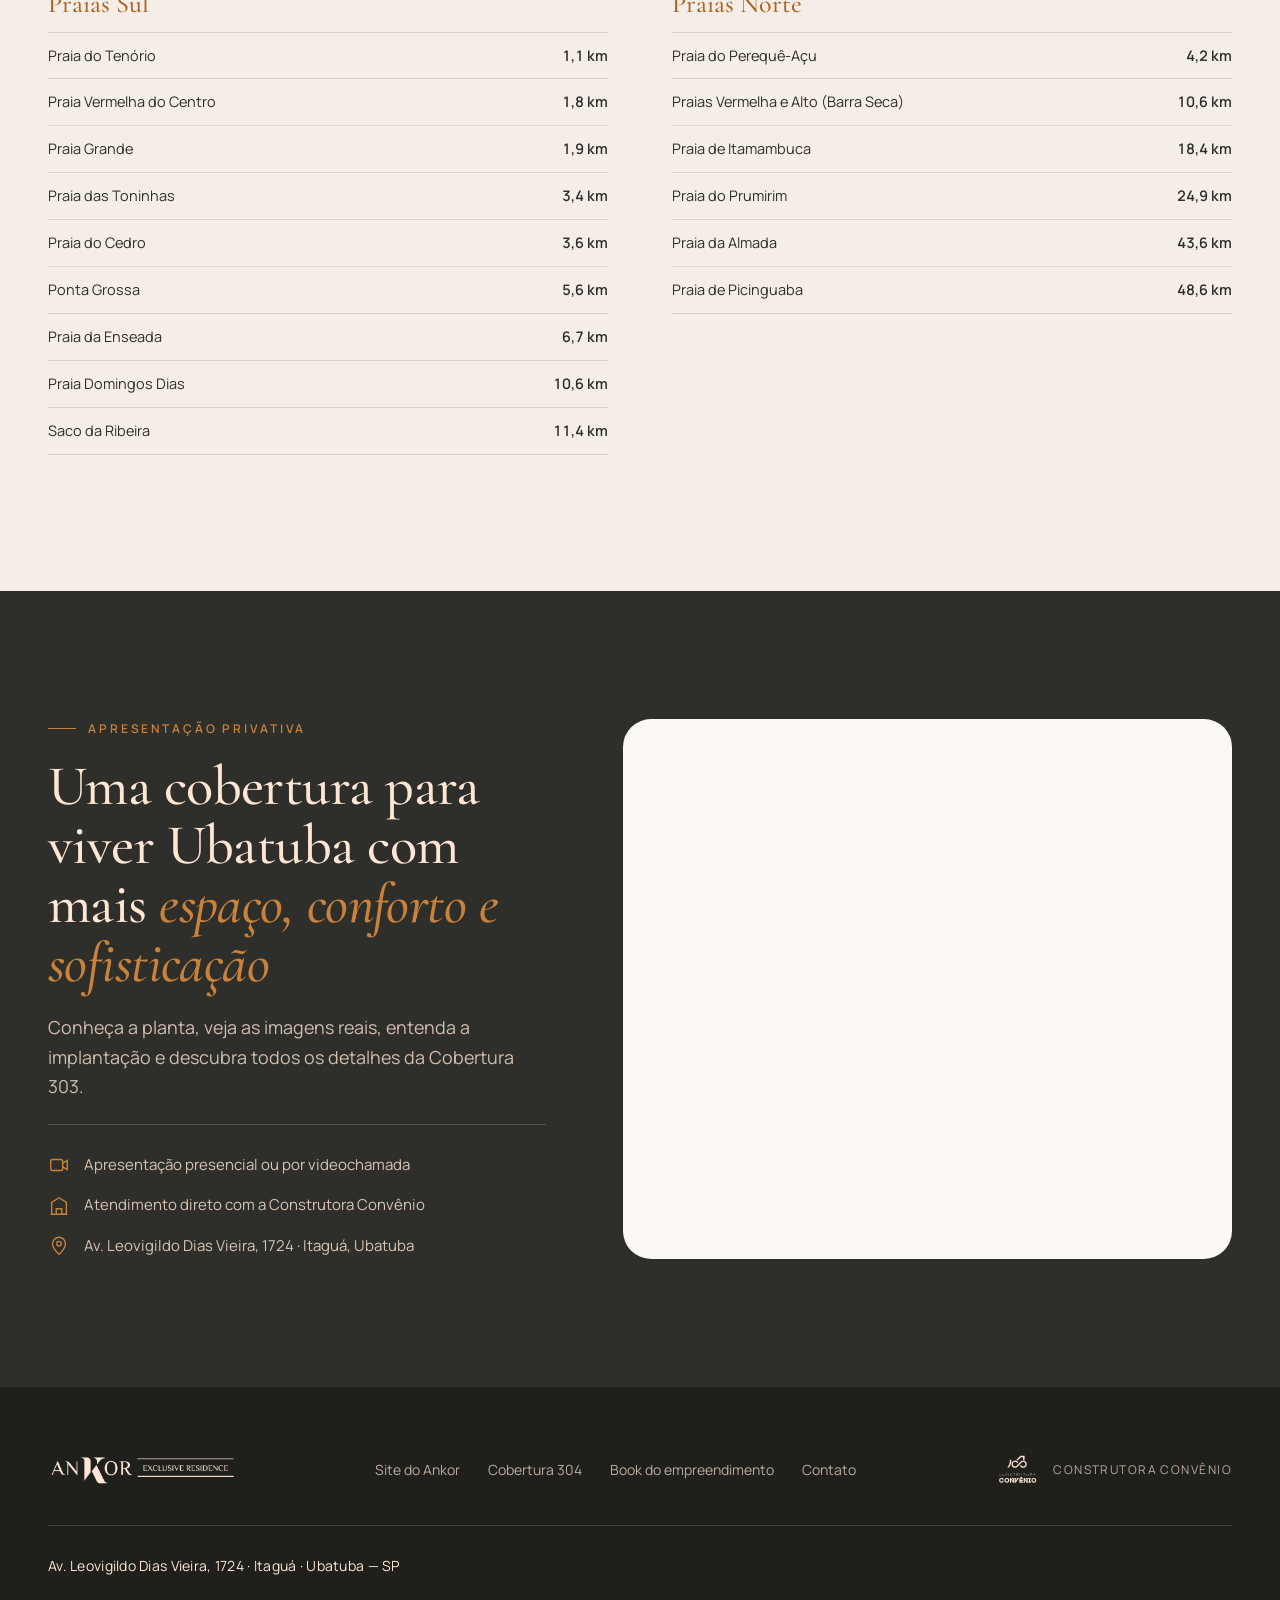
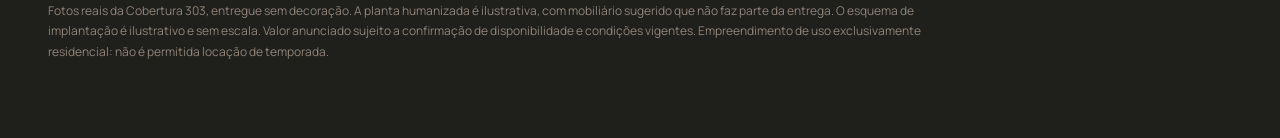
==== commit 3e1bbc2a: "Contato: texto ocupa a altura do formulário, com pontos de atendimento; no celular os pontos vão dep" ====
--- a/cobertura-303/index.html
+++ b/cobertura-303/index.html
@@ -17,7 +17,7 @@
 <link rel="preconnect" href="https://fonts.gstatic.com" crossorigin>
 <link href="https://fonts.googleapis.com/css2?family=Cormorant+Garamond:ital,wght@0,400;0,500;0,600;1,500&family=Manrope:wght@400;500;600&display=swap" rel="stylesheet">
 <link rel="preload" as="image" href="../assets/img/hero/lp-303.webp" fetchpriority="high">
-<link rel="stylesheet" href="../assets/css/style.css?v=20260929e">
+<link rel="stylesheet" href="../assets/css/style.css?v=20260929g">
 <script>(function(w,d,s,l,i){w[l]=w[l]||[];w[l].push({'gtm.start':new Date().getTime(),event:'gtm.js'});var f=d.getElementsByTagName(s)[0],j=d.createElement(s),dl=l!='dataLayer'?'&l='+l:'';j.async=true;j.src='https://www.googletagmanager.com/gtm.js?id='+i+dl;f.parentNode.insertBefore(j,f);})(window,document,'script','dataLayer','GTM-N2VF7FVX');</script>
 <script async src="https://www.googletagmanager.com/gtag/js?id=G-858ZVEWJJ1"></script>
 <script>window.dataLayer=window.dataLayer||[];function gtag(){dataLayer.push(arguments);}gtag('js',new Date());gtag('config','G-858ZVEWJJ1');gtag('config','AW-10869641873');</script>
@@ -290,10 +290,15 @@
 <!-- 10. CTA FINAL + FORMULÁRIO -->
 <section class="section section--dark" id="agendar">
   <div class="container contact">
-    <div class="reveal">
+    <div class="contact__text reveal">
       <p class="eyebrow">Apresentação privativa</p>
       <h2 class="h2">Uma cobertura para viver Ubatuba com mais <em>espaço, conforto e sofisticação</em></h2>
       <p class="lead" style="margin-top:20px">Conheça a planta, veja as imagens reais, entenda a implantação e descubra todos os detalhes da Cobertura 303.</p>
+      <ul class="contact__points">
+        <li><svg viewBox="0 0 24 24" fill="none" stroke="currentColor" stroke-width="1.5" aria-hidden="true"><rect x="3" y="6" width="13" height="12" rx="2"/><path d="M16 10l5-3v10l-5-3"/></svg>Apresentação presencial ou por videochamada</li>
+        <li><svg viewBox="0 0 24 24" fill="none" stroke="currentColor" stroke-width="1.5" aria-hidden="true"><path d="M4 21V8l8-5 8 5v13M9 21v-6h6v6M3 21h18"/></svg>Atendimento direto com a Construtora Convênio</li>
+        <li><svg viewBox="0 0 24 24" fill="none" stroke="currentColor" stroke-width="1.5" aria-hidden="true"><path d="M12 21s-7-6.2-7-11.5A7 7 0 0112 2.5a7 7 0 017 7C19 14.8 12 21 12 21z"/><circle cx="12" cy="9.5" r="2.5"/></svg>Av. Leovigildo Dias Vieira, 1724 · Itaguá, Ubatuba</li>
+      </ul>
     </div>
     <div class="form-embed reveal reveal-d1">
       <iframe data-respondi src="https://form.respondi.app/JDCmWvqf?embed=true" title="Formulário de contato do Ankor" loading="lazy" allow="clipboard-write"></iframe>
@@ -324,8 +329,8 @@
   <a href="#" class="btn btn--primary" data-whatsapp="Olá! Tenho interesse na Cobertura 303 do Ankor." hidden>WhatsApp</a>
 </div>
 
-<script src="../assets/js/config.js?v=20260929e"></script>
-<script src="../assets/js/data.js?v=20260929e"></script>
-<script src="../assets/js/main.js?v=20260929e"></script>
+<script src="../assets/js/config.js?v=20260929g"></script>
+<script src="../assets/js/data.js?v=20260929g"></script>
+<script src="../assets/js/main.js?v=20260929g"></script>
 </body>
 </html>
--- a/assets/css/style.css
+++ b/assets/css/style.css
@@ -432,7 +432,19 @@
 .cta-band__actions { display: flex; flex-wrap: wrap; gap: 12px; }
 
 /* ---------- Contato / formulário ---------- */
-.contact { display: grid; grid-template-columns: minmax(0, .9fr) minmax(0, 1.1fr); gap: clamp(40px, 6vw, 88px); align-items: center; }
+.contact { display: grid; grid-template-columns: minmax(0, .9fr) minmax(0, 1.1fr); gap: clamp(40px, 6vw, 88px); align-items: stretch; }
+/* texto ocupa a altura do formulário: título em cima, pontos de atendimento embaixo */
+.contact__text { display: flex; flex-direction: column; }
+.contact__points { list-style: none; margin: auto 0 0; padding: 28px 0 0; border-top: 1px solid var(--line-dark); display: grid; gap: 16px; }
+.contact__points li { display: flex; align-items: center; gap: 14px; font-size: 15px; color: rgba(255,229,212,.82); }
+.contact__points svg { flex: none; width: 22px; height: 22px; color: var(--copper-light); }
+/* no celular o formulário vem logo depois do texto e os pontos de atendimento ficam por último */
+@media (max-width: 900px) {
+  .contact { row-gap: 0; }
+  .contact__text { display: contents; }
+  .contact .form-embed { margin-top: 32px; }
+  .contact__points { order: 1; margin-top: 32px; }
+}
 .team { display: flex; flex-direction: column; gap: 14px; margin-top: 36px; }
 .team__person { display: flex; align-items: center; gap: 16px; }
 .team__person img { width: 60px; height: 60px; border-radius: 50%; object-fit: cover; object-position: top; background: var(--sand); }
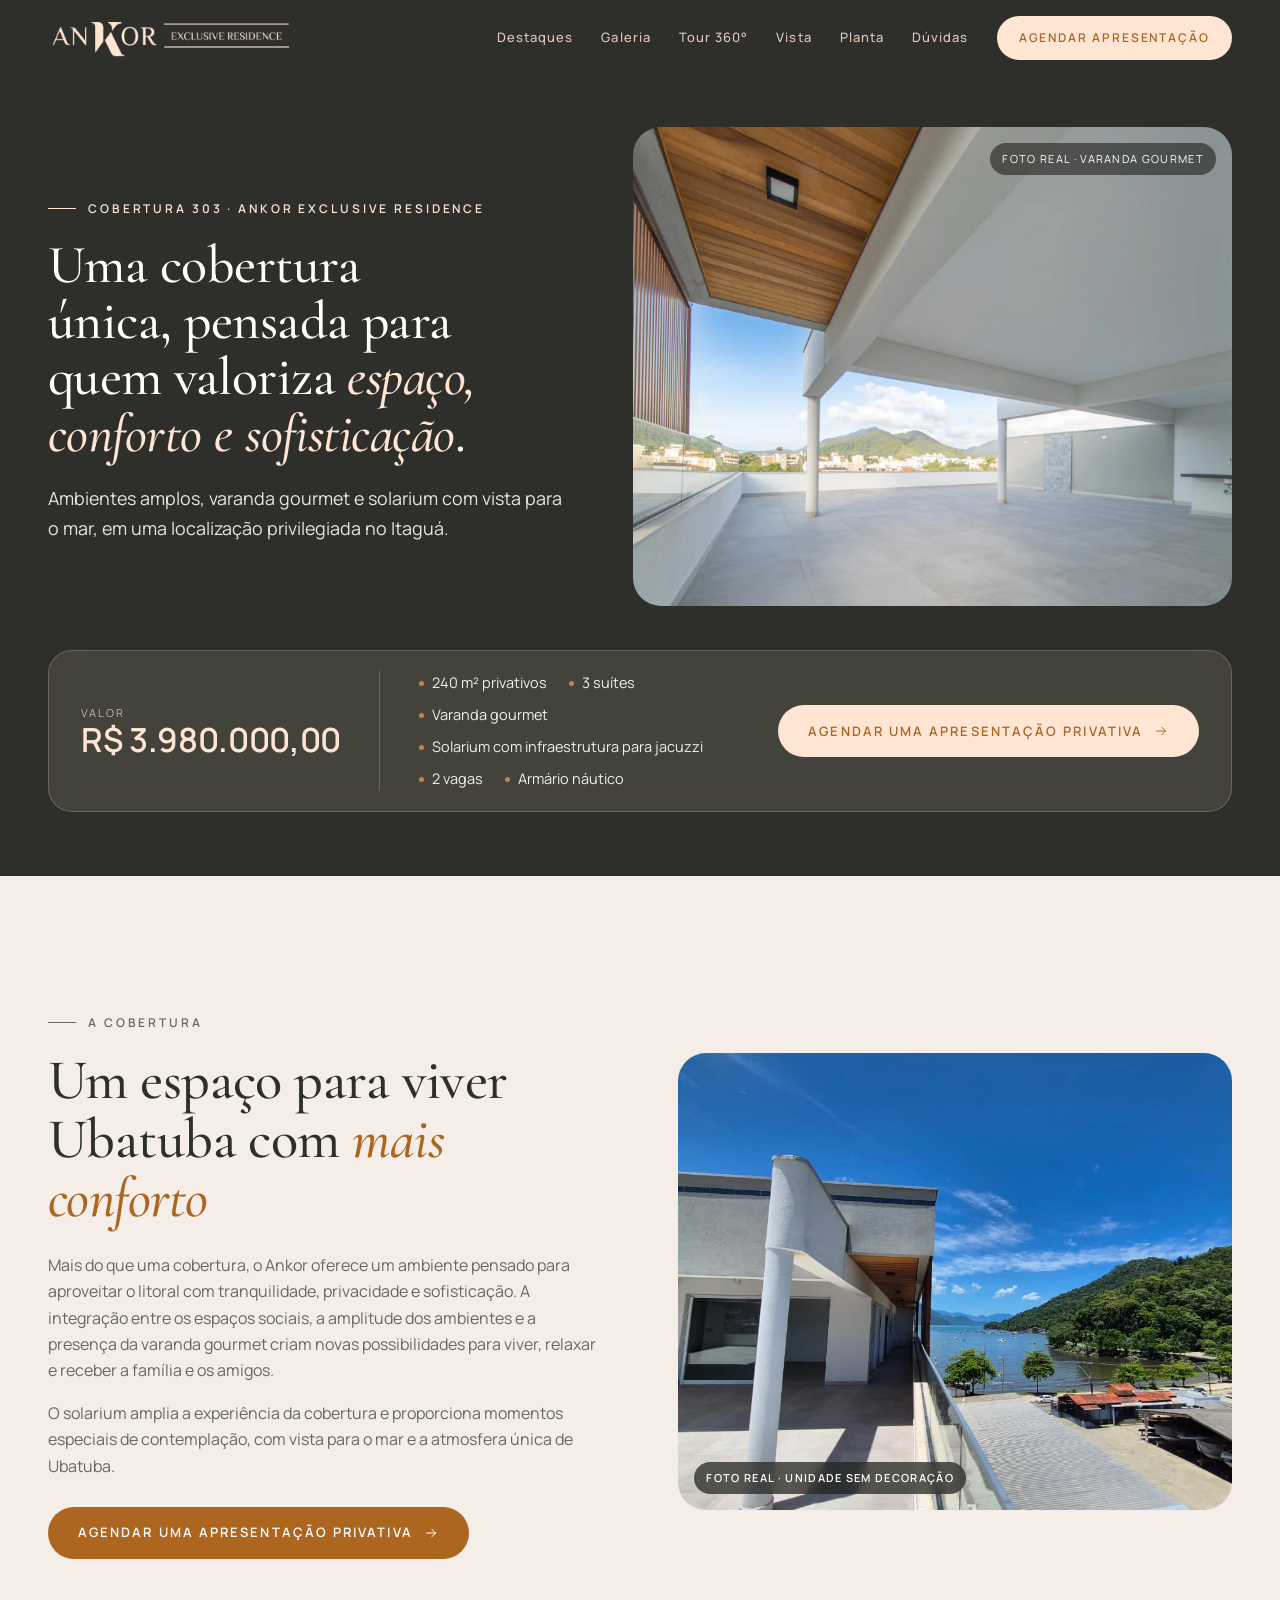
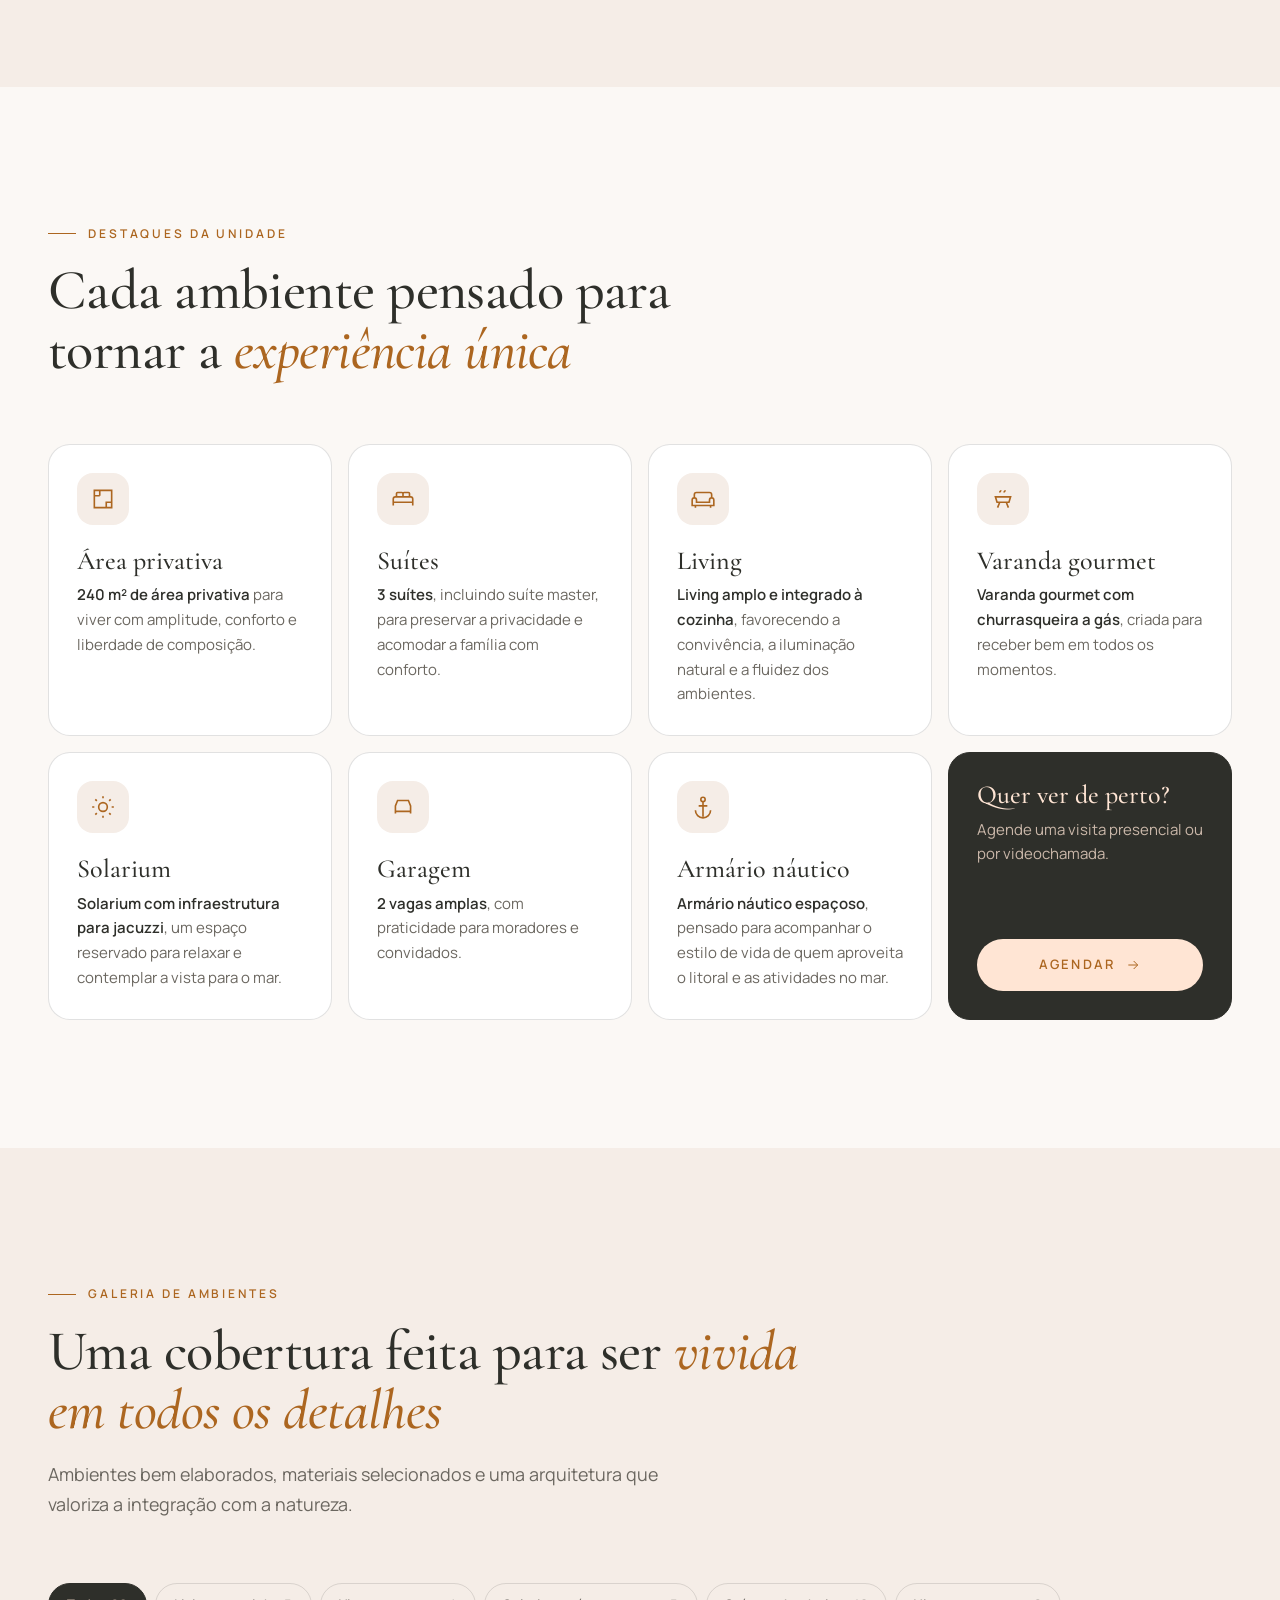
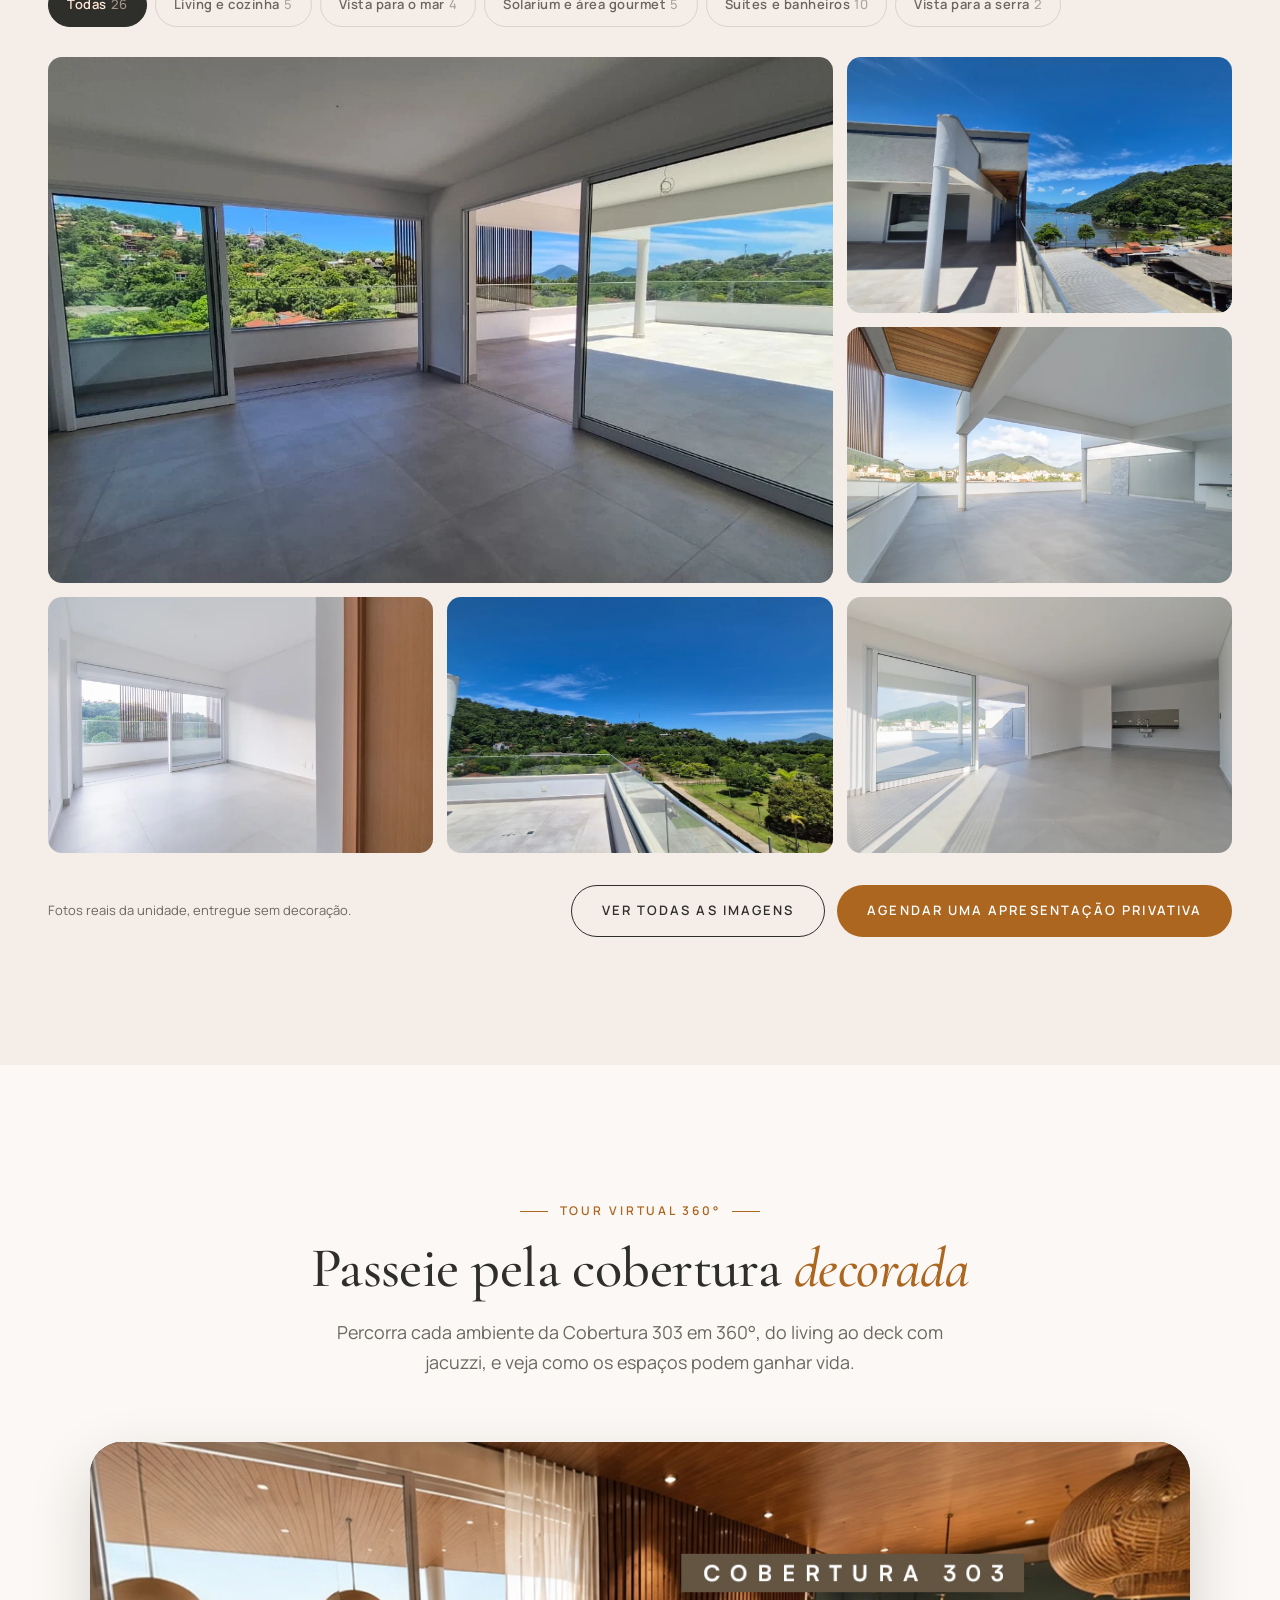
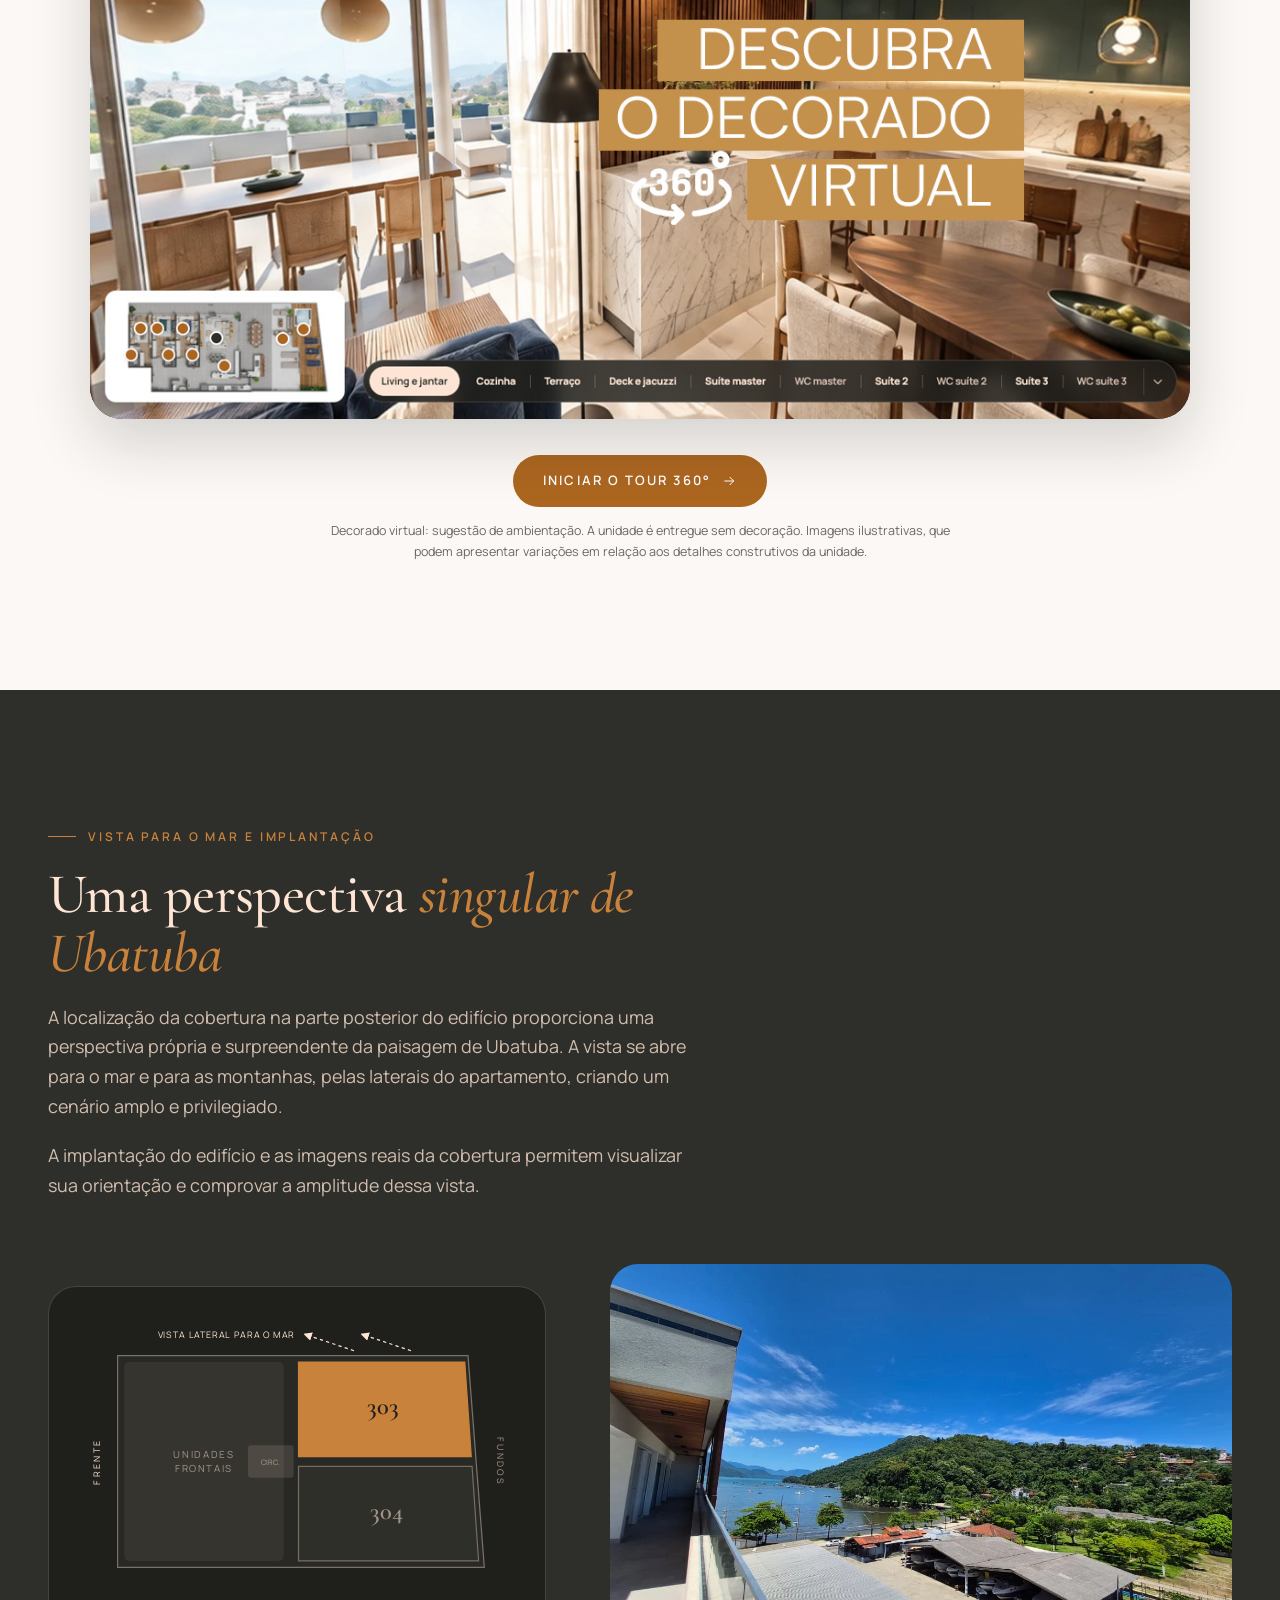
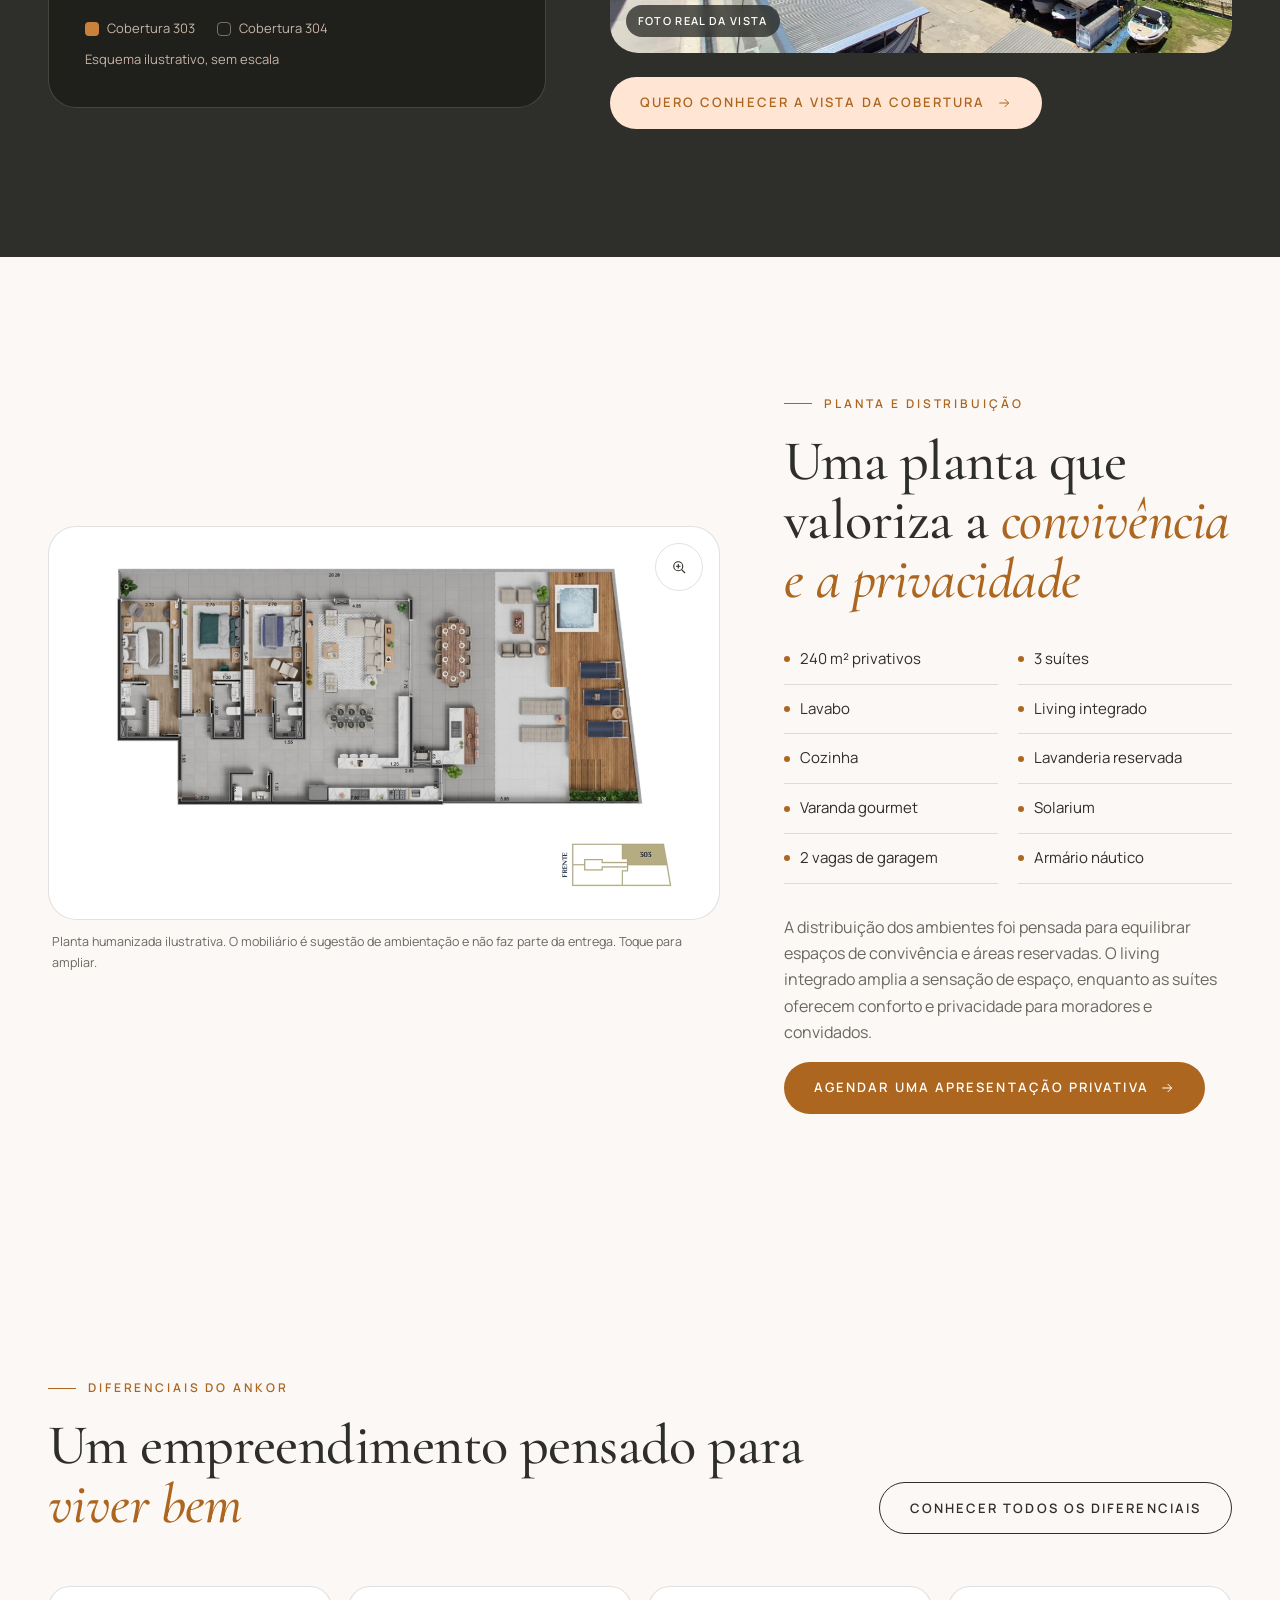
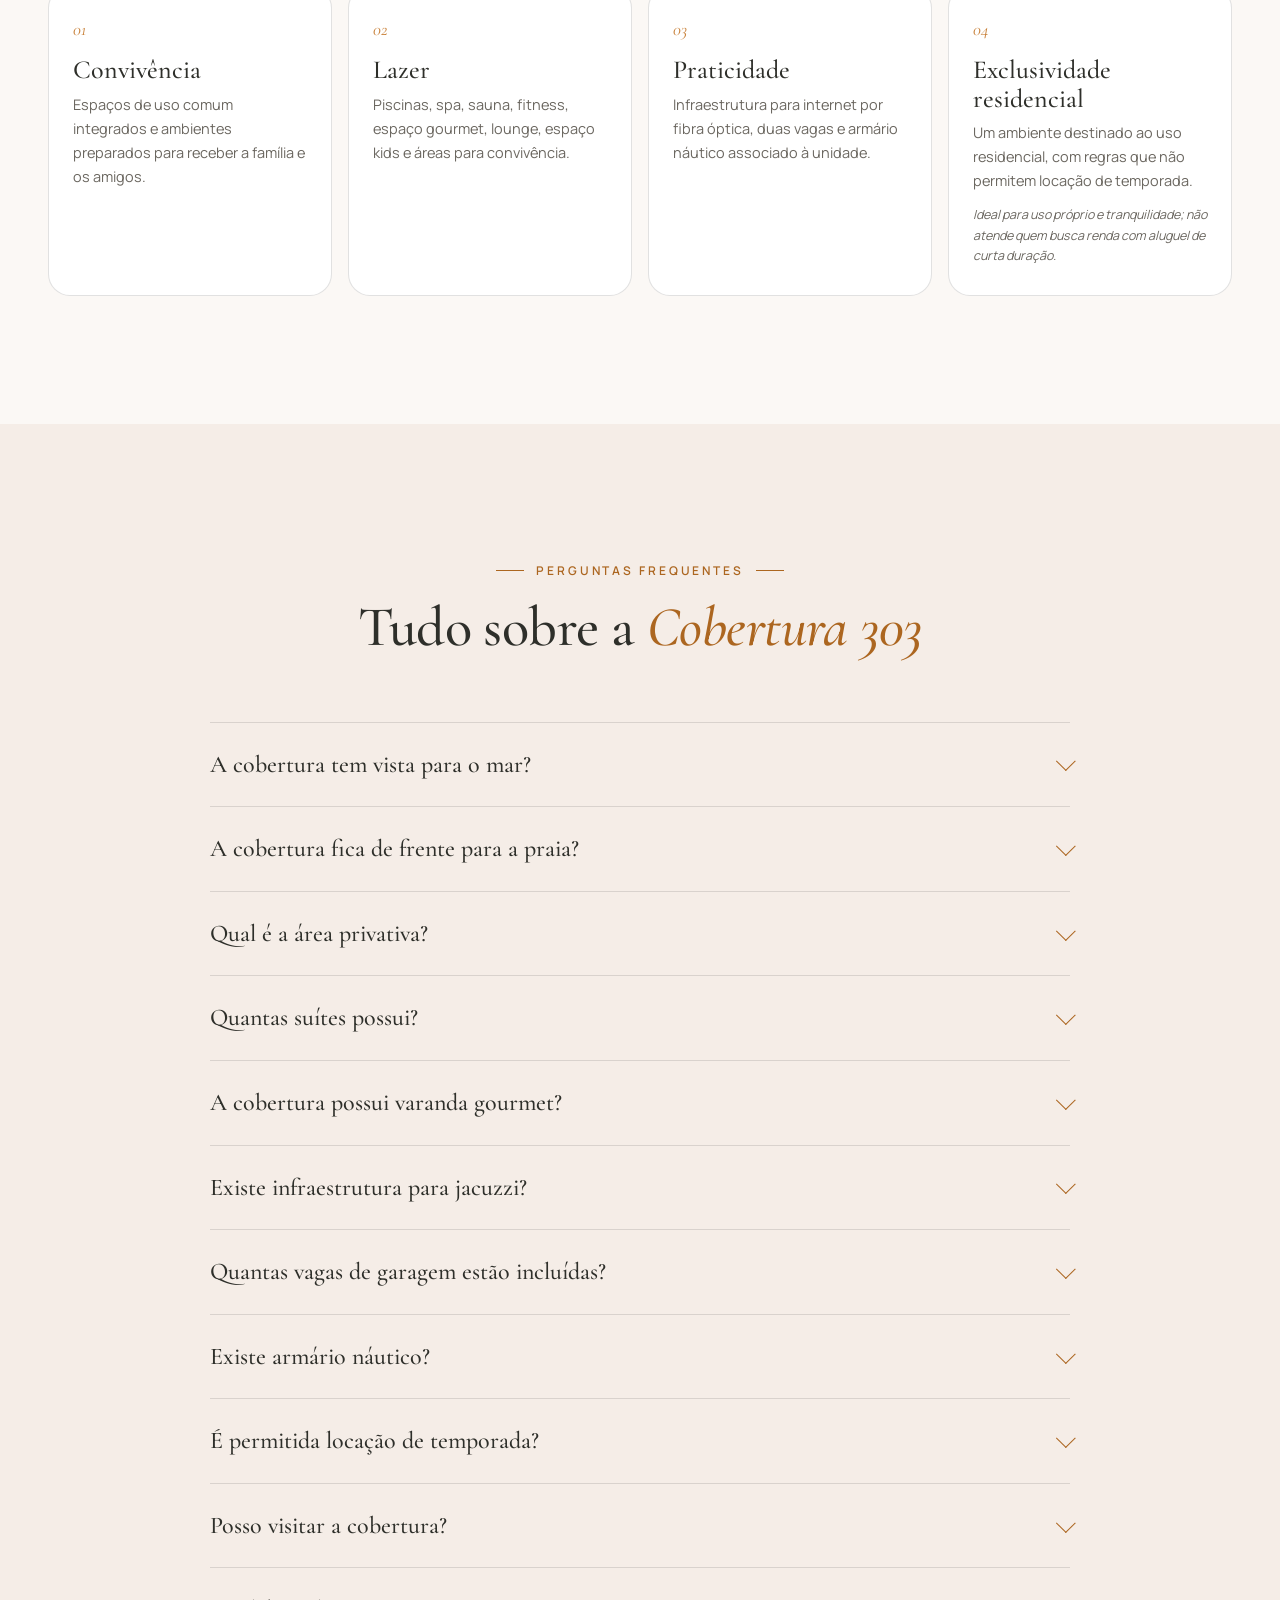
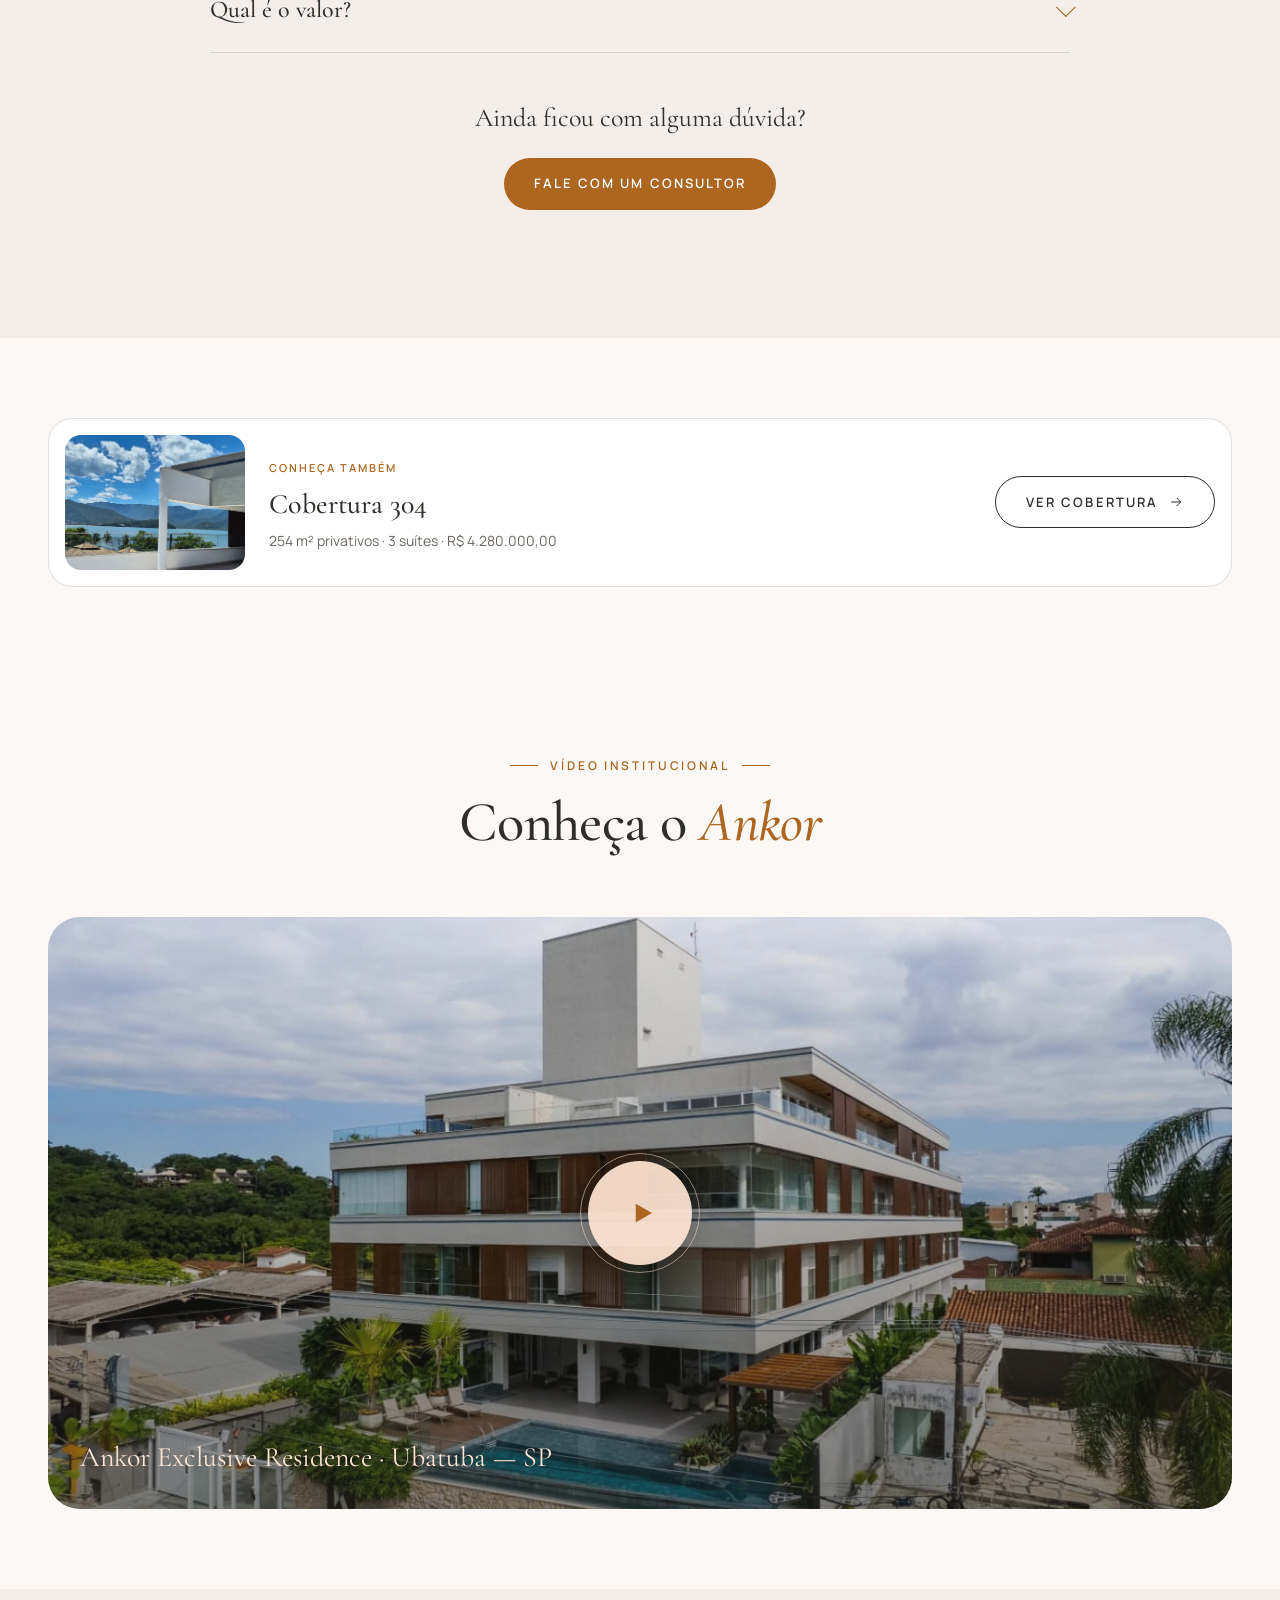
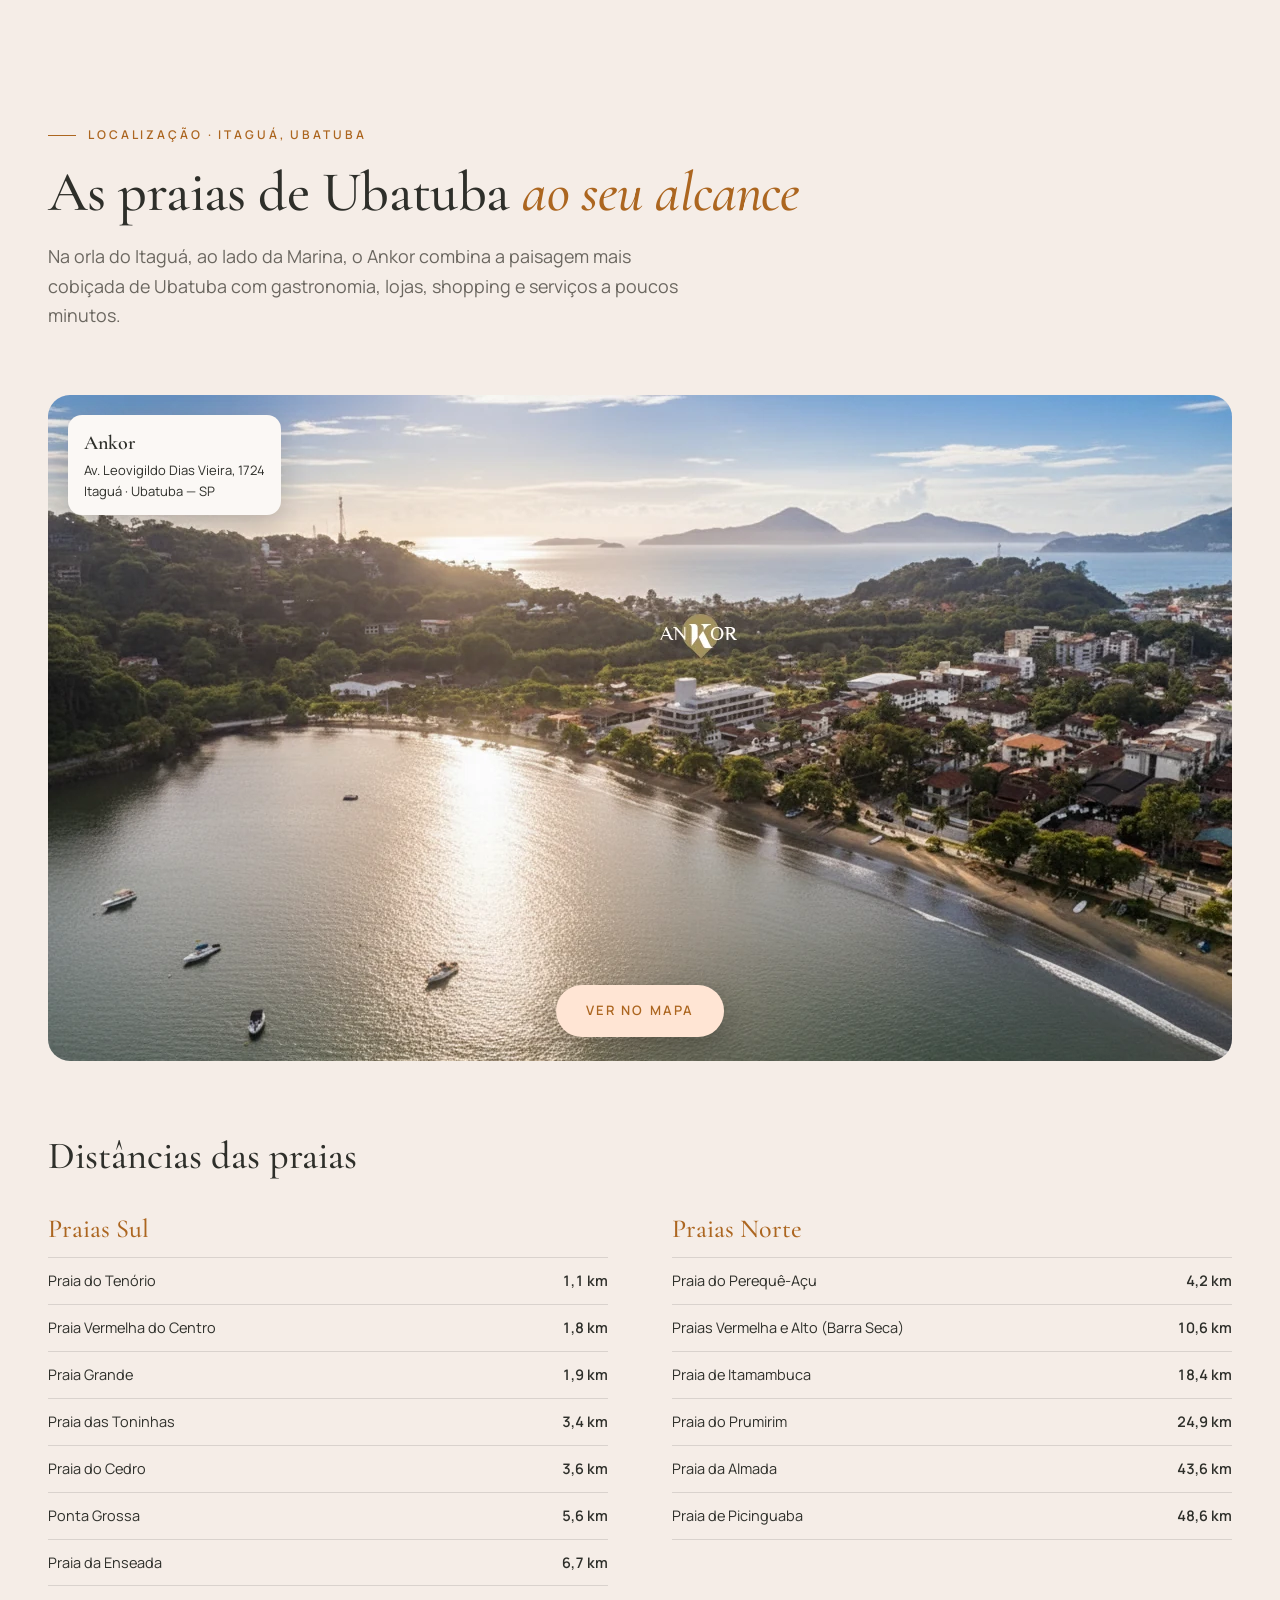
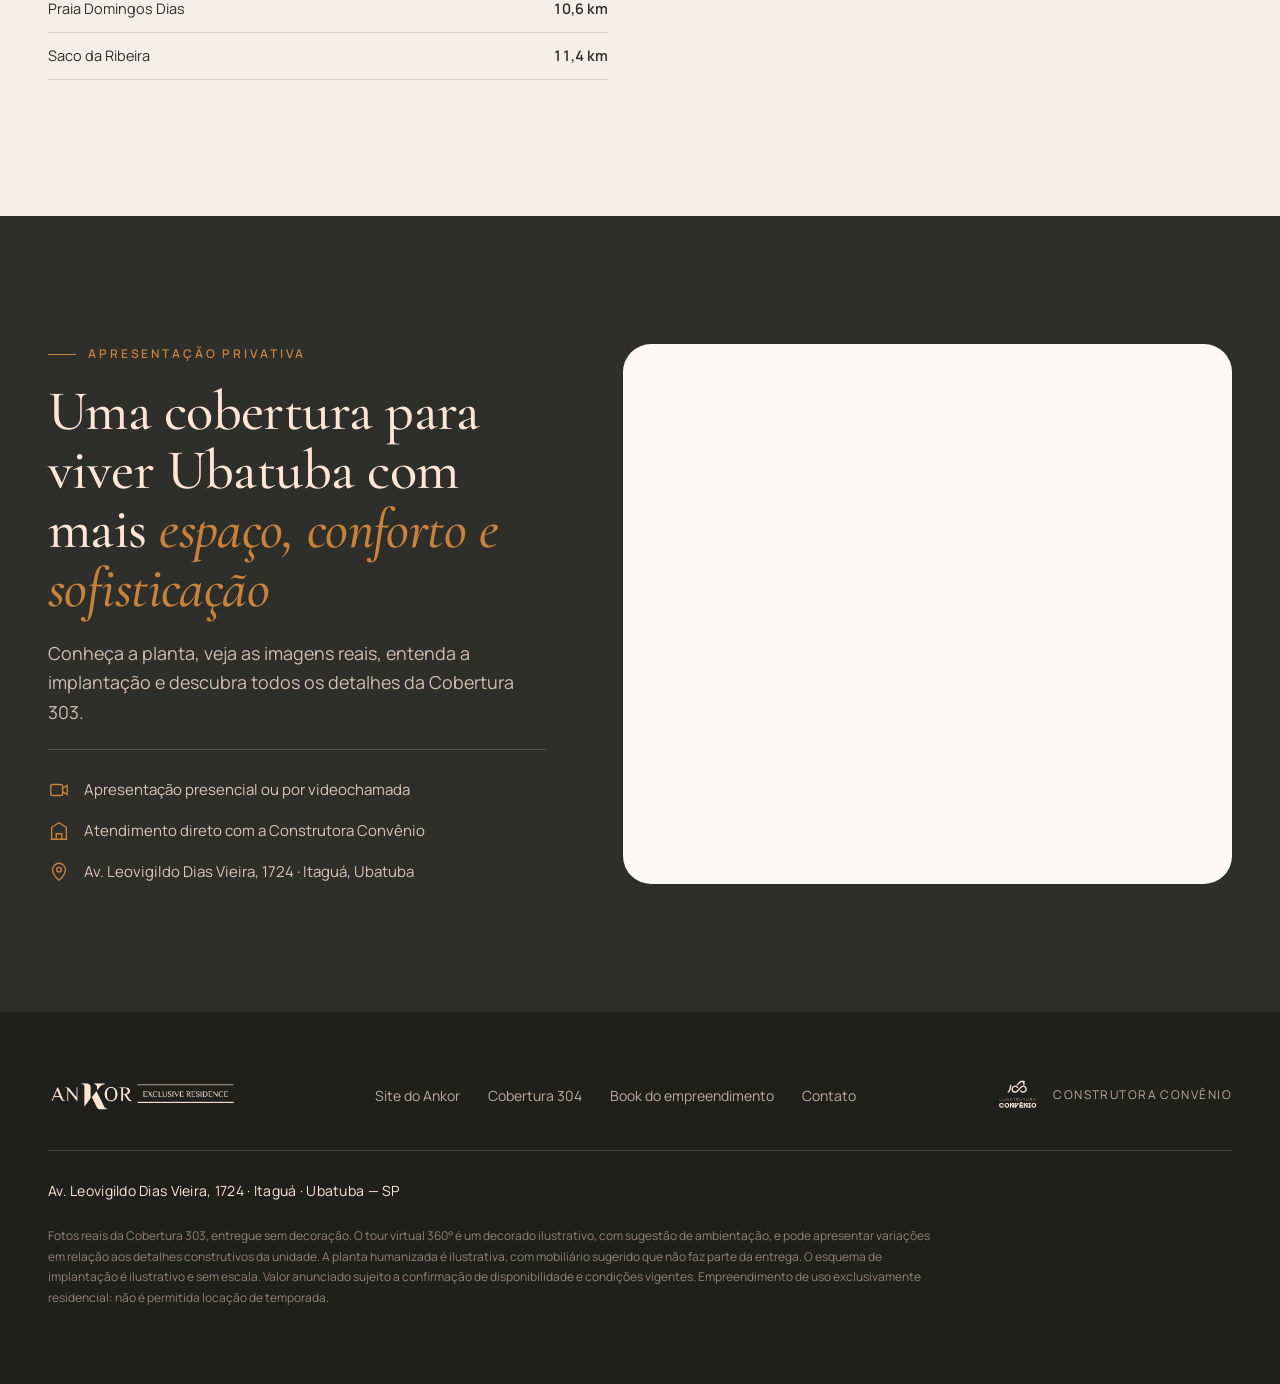
==== commit 7f03fb2b: "LPs 303 e 304: seção Tour virtual 360° depois da galeria (arte do tour como botão, nova aba, nota de" ====
--- a/cobertura-303/index.html
+++ b/cobertura-303/index.html
@@ -17,7 +17,7 @@
 <link rel="preconnect" href="https://fonts.gstatic.com" crossorigin>
 <link href="https://fonts.googleapis.com/css2?family=Cormorant+Garamond:ital,wght@0,400;0,500;0,600;1,500&family=Manrope:wght@400;500;600&display=swap" rel="stylesheet">
 <link rel="preload" as="image" href="../assets/img/hero/lp-303.webp" fetchpriority="high">
-<link rel="stylesheet" href="../assets/css/style.css?v=20260929g">
+<link rel="stylesheet" href="../assets/css/style.css?v=20261008b">
 <script>(function(w,d,s,l,i){w[l]=w[l]||[];w[l].push({'gtm.start':new Date().getTime(),event:'gtm.js'});var f=d.getElementsByTagName(s)[0],j=d.createElement(s),dl=l!='dataLayer'?'&l='+l:'';j.async=true;j.src='https://www.googletagmanager.com/gtm.js?id='+i+dl;f.parentNode.insertBefore(j,f);})(window,document,'script','dataLayer','GTM-N2VF7FVX');</script>
 <script async src="https://www.googletagmanager.com/gtag/js?id=G-858ZVEWJJ1"></script>
 <script>window.dataLayer=window.dataLayer||[];function gtag(){dataLayer.push(arguments);}gtag('js',new Date());gtag('config','G-858ZVEWJJ1');gtag('config','AW-10869641873');</script>
@@ -33,6 +33,7 @@
     <nav class="nav" id="menu" aria-label="Cobertura 303">
       <a href="#destaques">Destaques</a>
       <a href="#galeria">Galeria</a>
+      <a href="#tour">Tour 360°</a>
       <a href="#vista">Vista</a>
       <a href="#planta">Planta</a>
       <a href="#faq">Dúvidas</a>
@@ -119,6 +120,24 @@
         <button class="btn btn--ghost" data-open-gallery="303">Ver todas as imagens</button>
         <a href="#agendar" class="btn btn--primary" data-goal="Agendar apresentação privativa">Agendar uma apresentação privativa</a>
       </div>
+    </div>
+  </div>
+</section>
+
+<!-- TOUR 360° (decorado virtual; a arte do botão é a mesma da prévia de compartilhamento do tour) -->
+<section class="section" id="tour">
+  <div class="container">
+    <div class="section-head section-head--center reveal">
+      <p class="eyebrow">Tour virtual 360°</p>
+      <h2 class="h2">Passeie pela cobertura <em>decorada</em></h2>
+      <p class="lead">Percorra cada ambiente da Cobertura 303 em 360°, do living ao deck com jacuzzi, e veja como os espaços podem ganhar vida.</p>
+    </div>
+    <a class="tour-card reveal" href="../tour-303/" target="_blank" rel="noopener" data-tour="303" aria-label="Abrir o tour virtual 360° da Cobertura 303 em uma nova aba">
+      <img src="../assets/img/og/og-tour-303.jpg" alt="Decorado virtual da Cobertura 303: living e jantar em 360°" loading="lazy" width="1200" height="630">
+    </a>
+    <div class="tour-actions reveal">
+      <a href="../tour-303/" target="_blank" rel="noopener" class="btn btn--primary" data-tour="303">Iniciar o tour 360° <svg viewBox="0 0 24 24" fill="none" stroke="currentColor" stroke-width="1.5"><path d="M5 12h14M13 6l6 6-6 6"/></svg></a>
+      <p>Decorado virtual: sugestão de ambientação. A unidade é entregue sem decoração. Imagens ilustrativas, que podem apresentar variações em relação aos detalhes construtivos da unidade.</p>
     </div>
   </div>
 </section>
@@ -320,7 +339,7 @@
       <a class="footer__by" href="https://construtoraconvenio.com.br" target="_blank" rel="noopener"><img src="../assets/brand/convenio.svg" alt="" width="44" height="38" loading="lazy">Construtora Convênio</a>
     </div>
     <p class="footer__addr">Av. Leovigildo Dias Vieira, 1724 · Itaguá · Ubatuba — SP</p>
-    <p class="footer__legal">Fotos reais da Cobertura 303, entregue sem decoração. A planta humanizada é ilustrativa, com mobiliário sugerido que não faz parte da entrega. O esquema de implantação é ilustrativo e sem escala. Valor anunciado sujeito a confirmação de disponibilidade e condições vigentes. Empreendimento de uso exclusivamente residencial: não é permitida locação de temporada.</p>
+    <p class="footer__legal">Fotos reais da Cobertura 303, entregue sem decoração. O tour virtual 360° é um decorado ilustrativo, com sugestão de ambientação, e pode apresentar variações em relação aos detalhes construtivos da unidade. A planta humanizada é ilustrativa, com mobiliário sugerido que não faz parte da entrega. O esquema de implantação é ilustrativo e sem escala. Valor anunciado sujeito a confirmação de disponibilidade e condições vigentes. Empreendimento de uso exclusivamente residencial: não é permitida locação de temporada.</p>
   </div>
 </footer>
 
@@ -329,8 +348,8 @@
   <a href="#" class="btn btn--primary" data-whatsapp="Olá! Tenho interesse na Cobertura 303 do Ankor." hidden>WhatsApp</a>
 </div>
 
-<script src="../assets/js/config.js?v=20260929g"></script>
-<script src="../assets/js/data.js?v=20260929g"></script>
-<script src="../assets/js/main.js?v=20260929g"></script>
+<script src="../assets/js/config.js?v=20261008b"></script>
+<script src="../assets/js/data.js?v=20261008b"></script>
+<script src="../assets/js/main.js?v=20261008b"></script>
 </body>
 </html>
--- a/assets/css/style.css
+++ b/assets/css/style.css
@@ -691,3 +691,12 @@
 .thanks { display: flex; align-items: center; min-height: 100svh; }
 .thanks__actions { display: flex; flex-wrap: wrap; gap: 12px; margin-top: clamp(28px, 4vw, 40px); }
 .footer--slim { padding-bottom: 48px; }
+
+/* ---------- Tour 360° nas landing pages ---------- */
+.tour-card { position: relative; display: block; max-width: 1100px; margin: 0 auto; border-radius: 32px; overflow: hidden; background: var(--ink); box-shadow: 0 24px 60px rgba(31,32,28,.18); transition: transform .6s var(--ease), box-shadow .6s var(--ease); }
+.tour-card img { width: 100%; height: auto; transition: transform 1.4s var(--ease); }
+.tour-card:hover { transform: translateY(-4px); box-shadow: 0 32px 72px rgba(31,32,28,.26); }
+.tour-card:hover img { transform: scale(1.03); }
+.tour-actions { display: flex; flex-direction: column; align-items: center; gap: 14px; margin-top: clamp(24px, 3vw, 36px); text-align: center; }
+.tour-actions p { margin: 0; max-width: 620px; font-size: 12.5px; color: var(--muted); }
+@media (max-width: 700px) { .tour-card { border-radius: 18px; } }
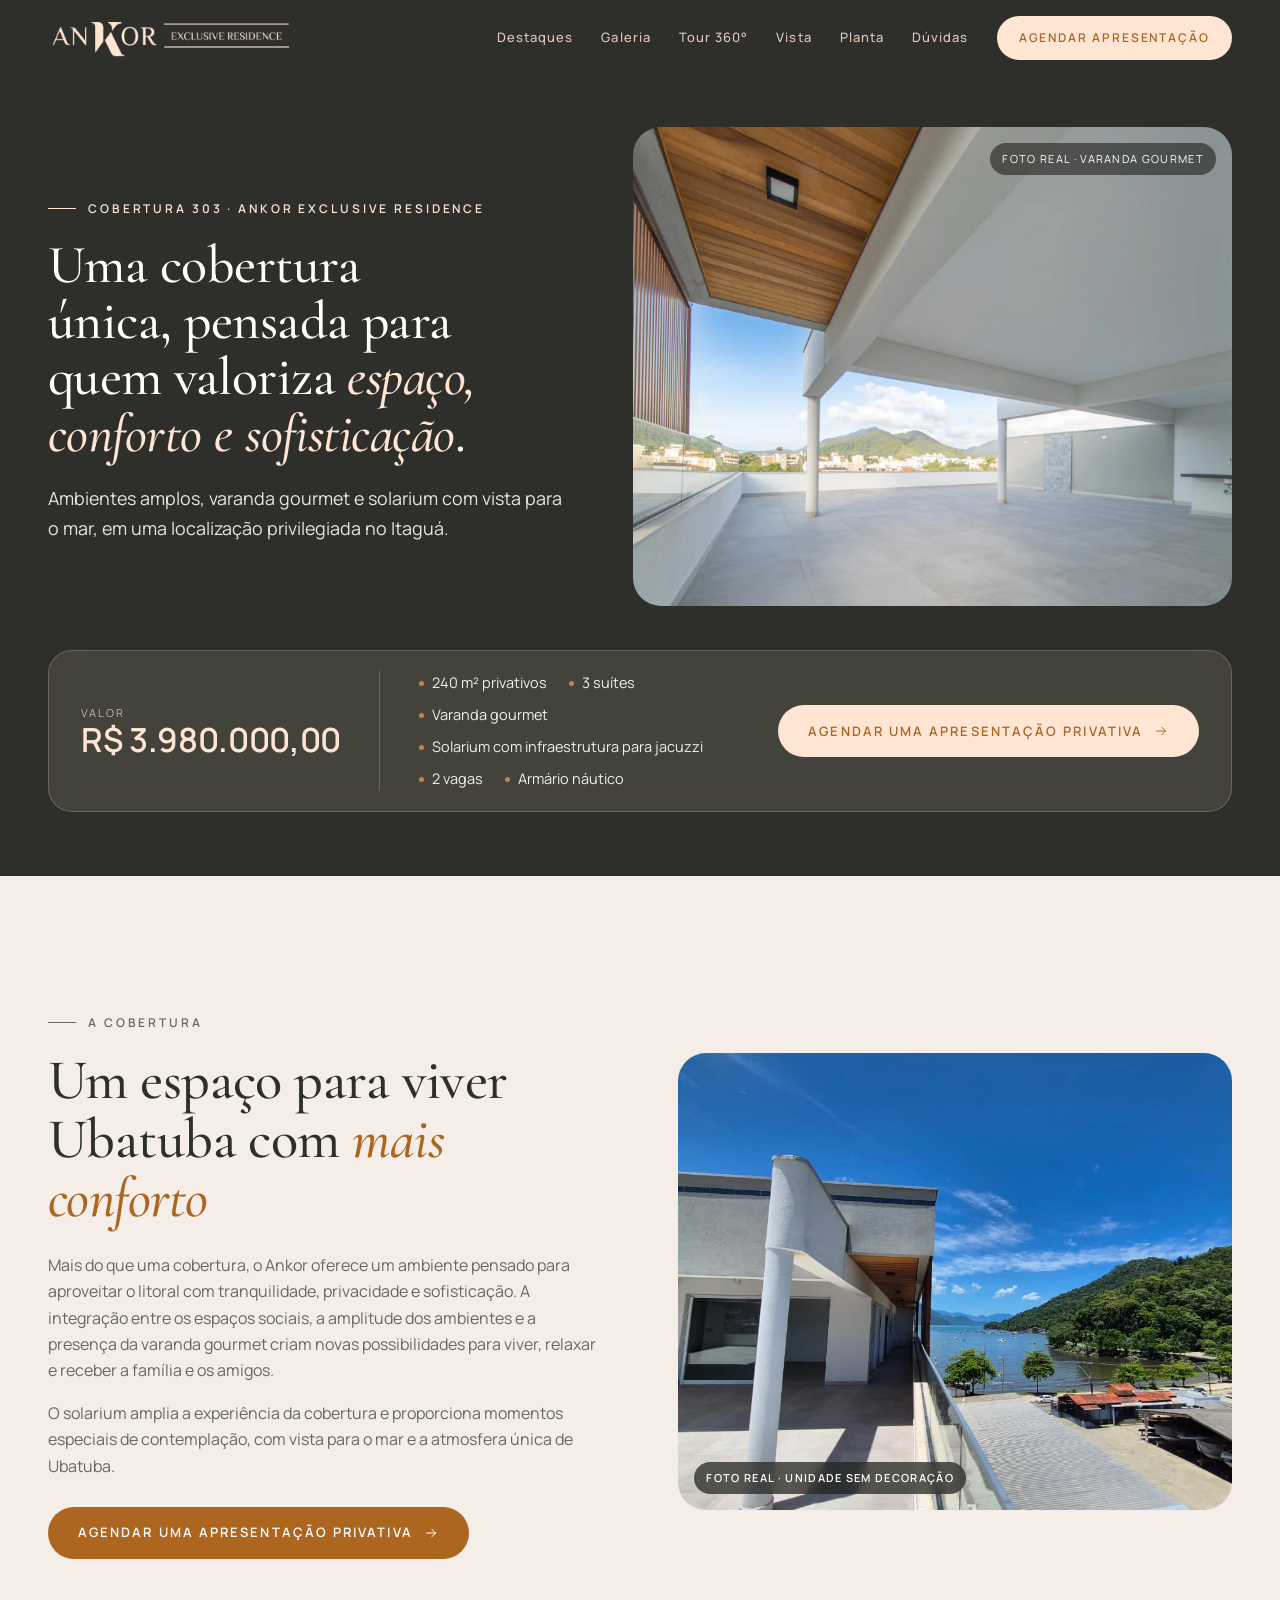
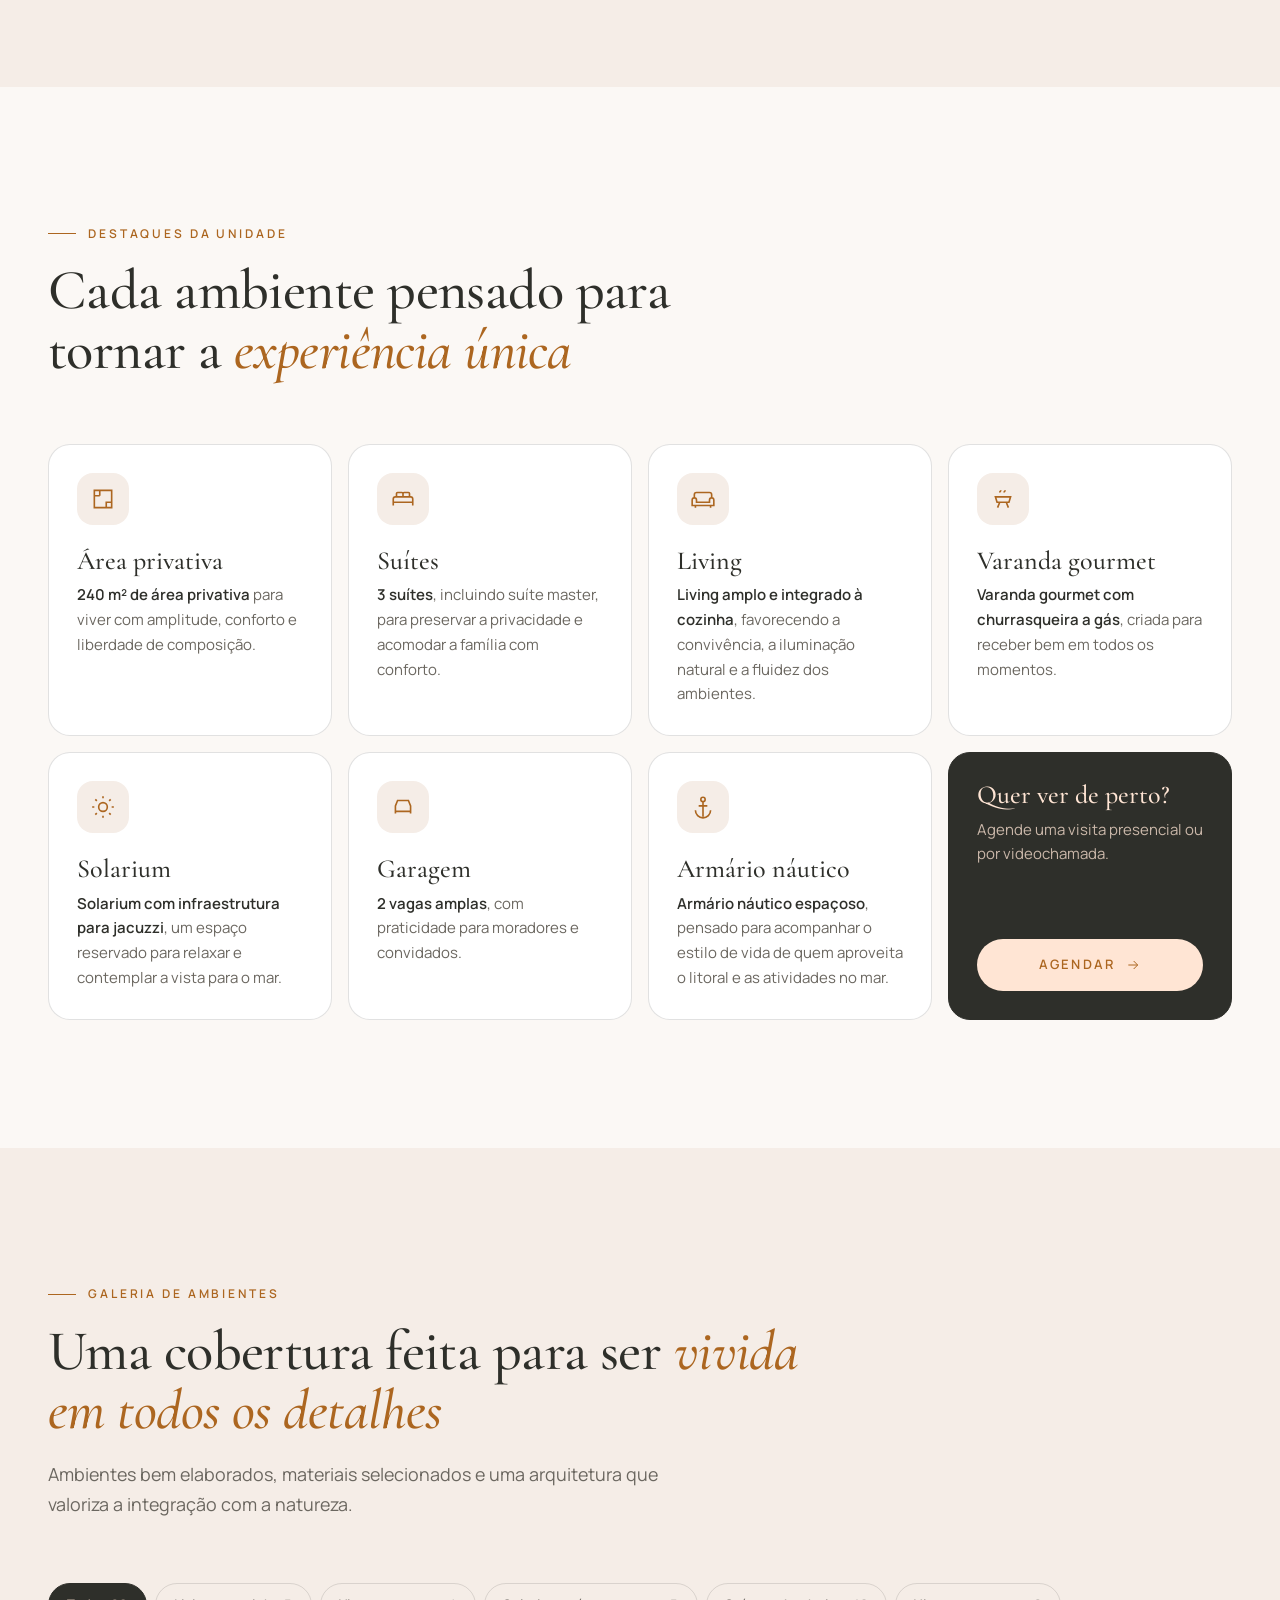
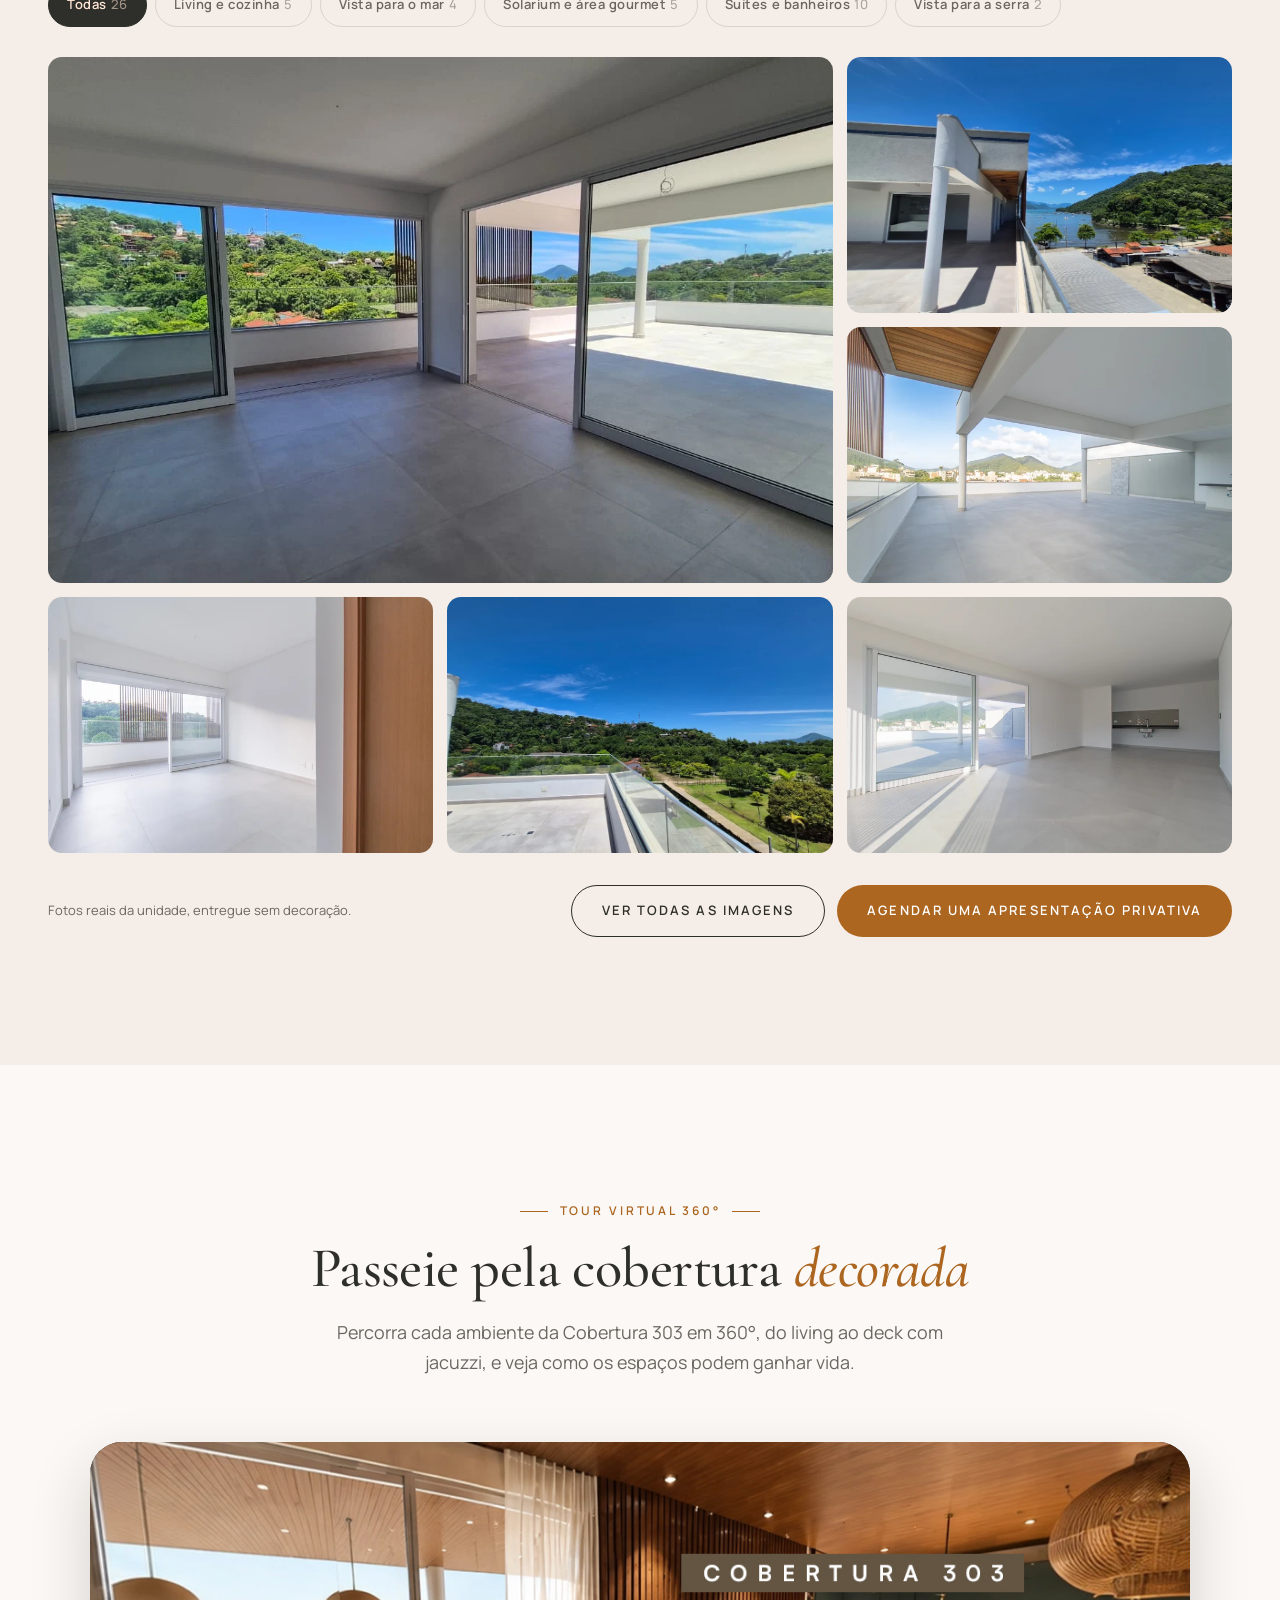
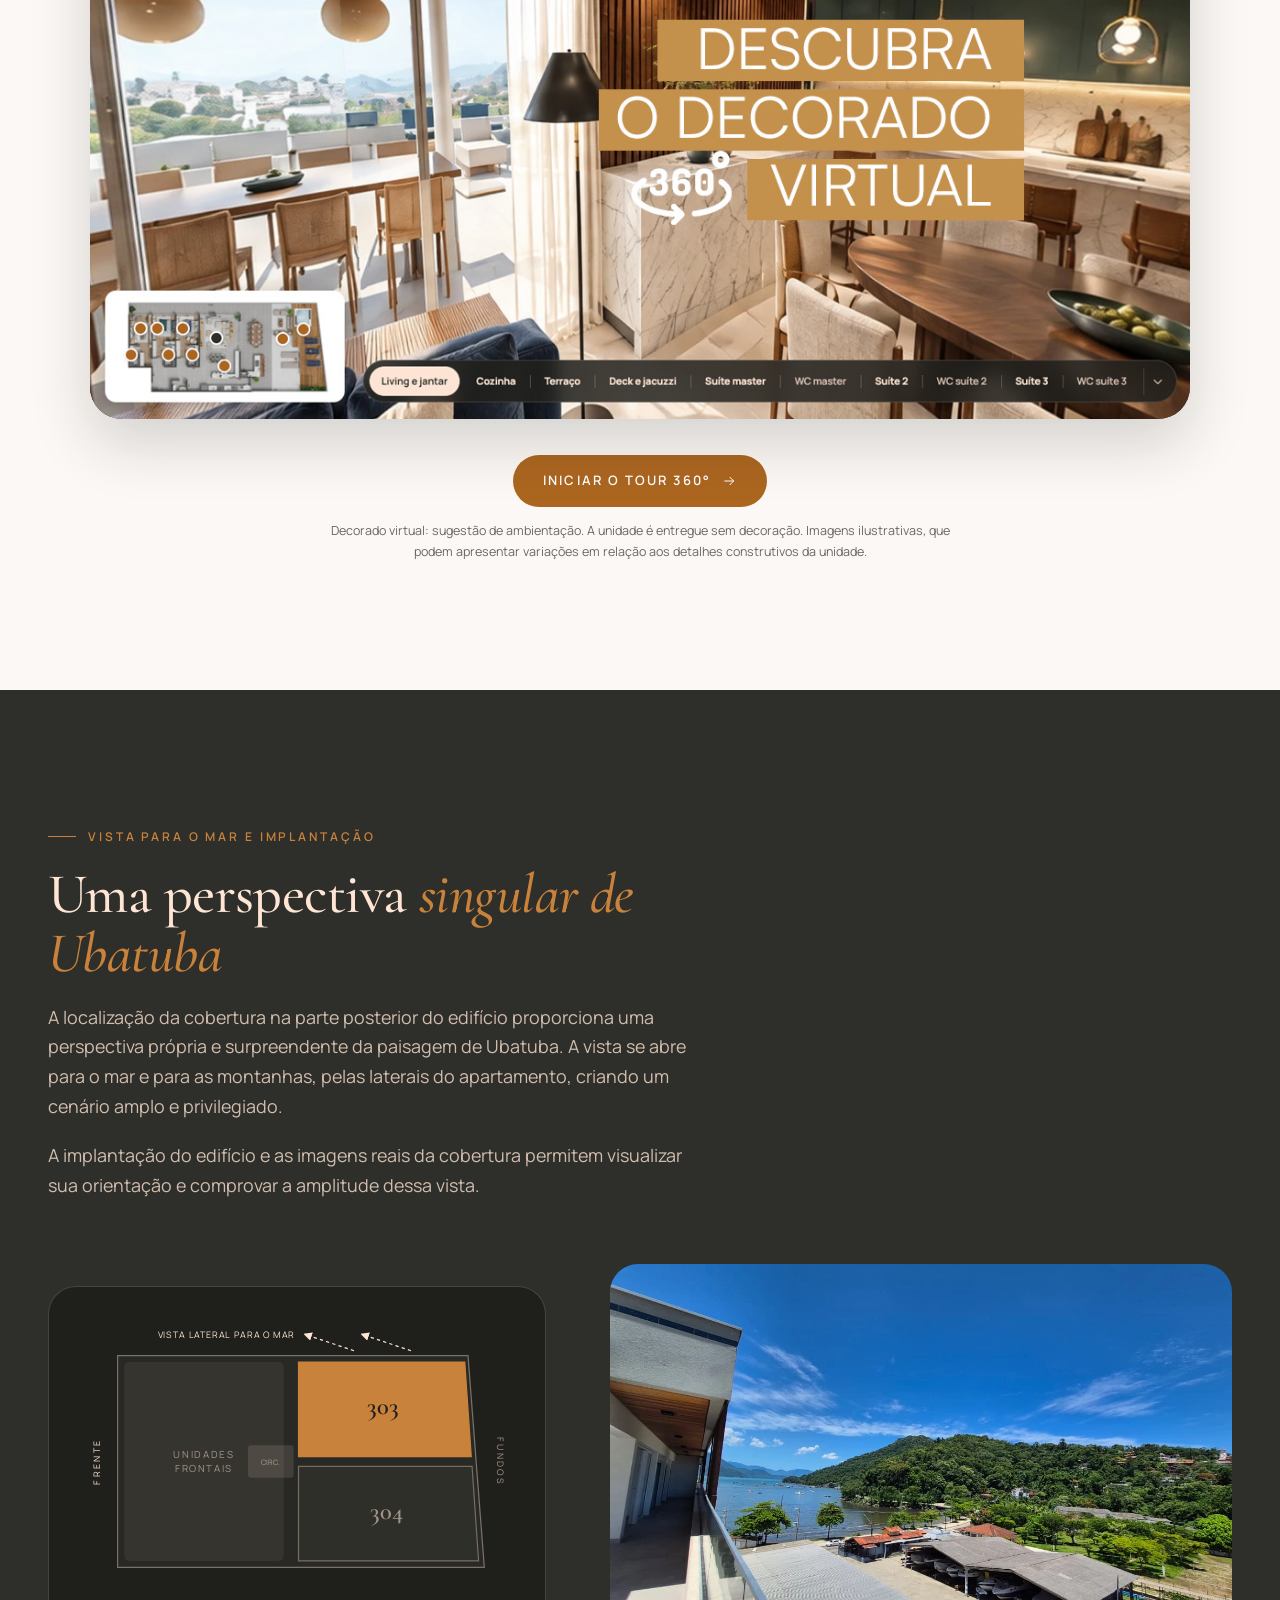
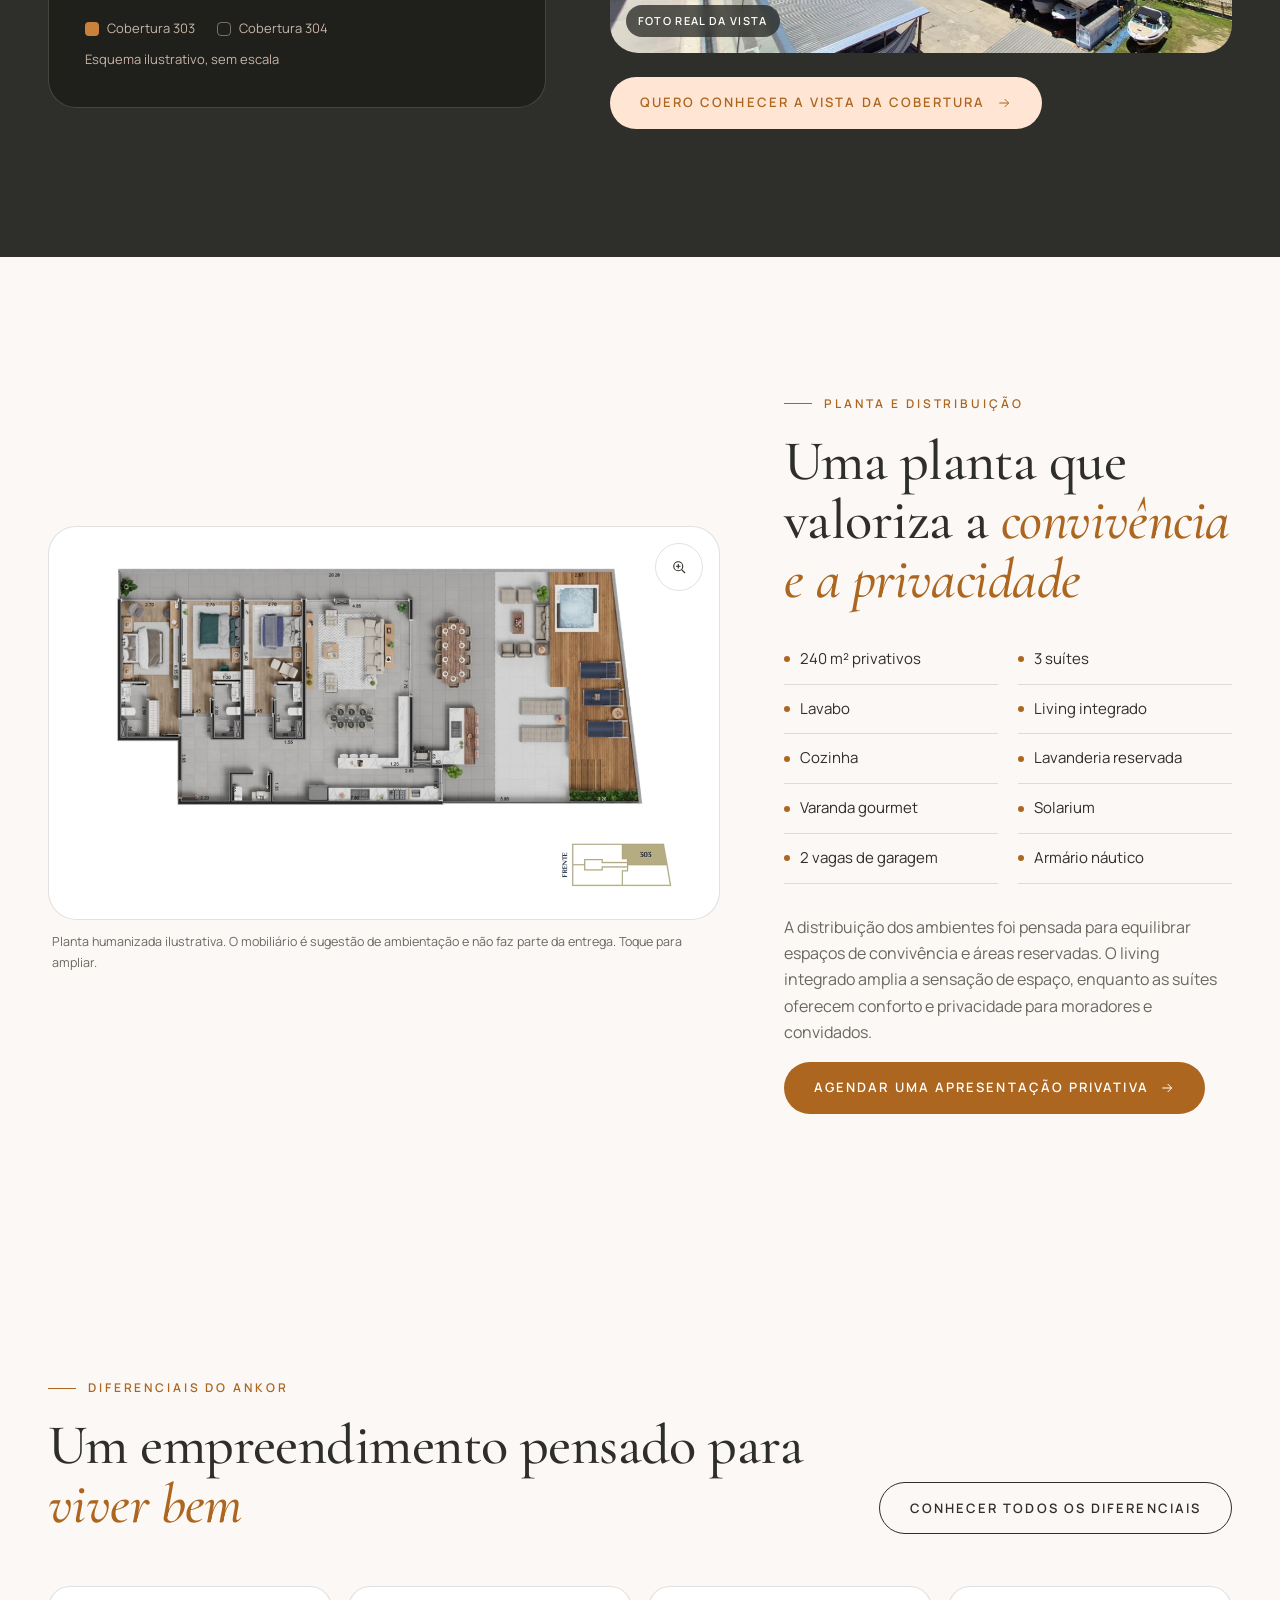
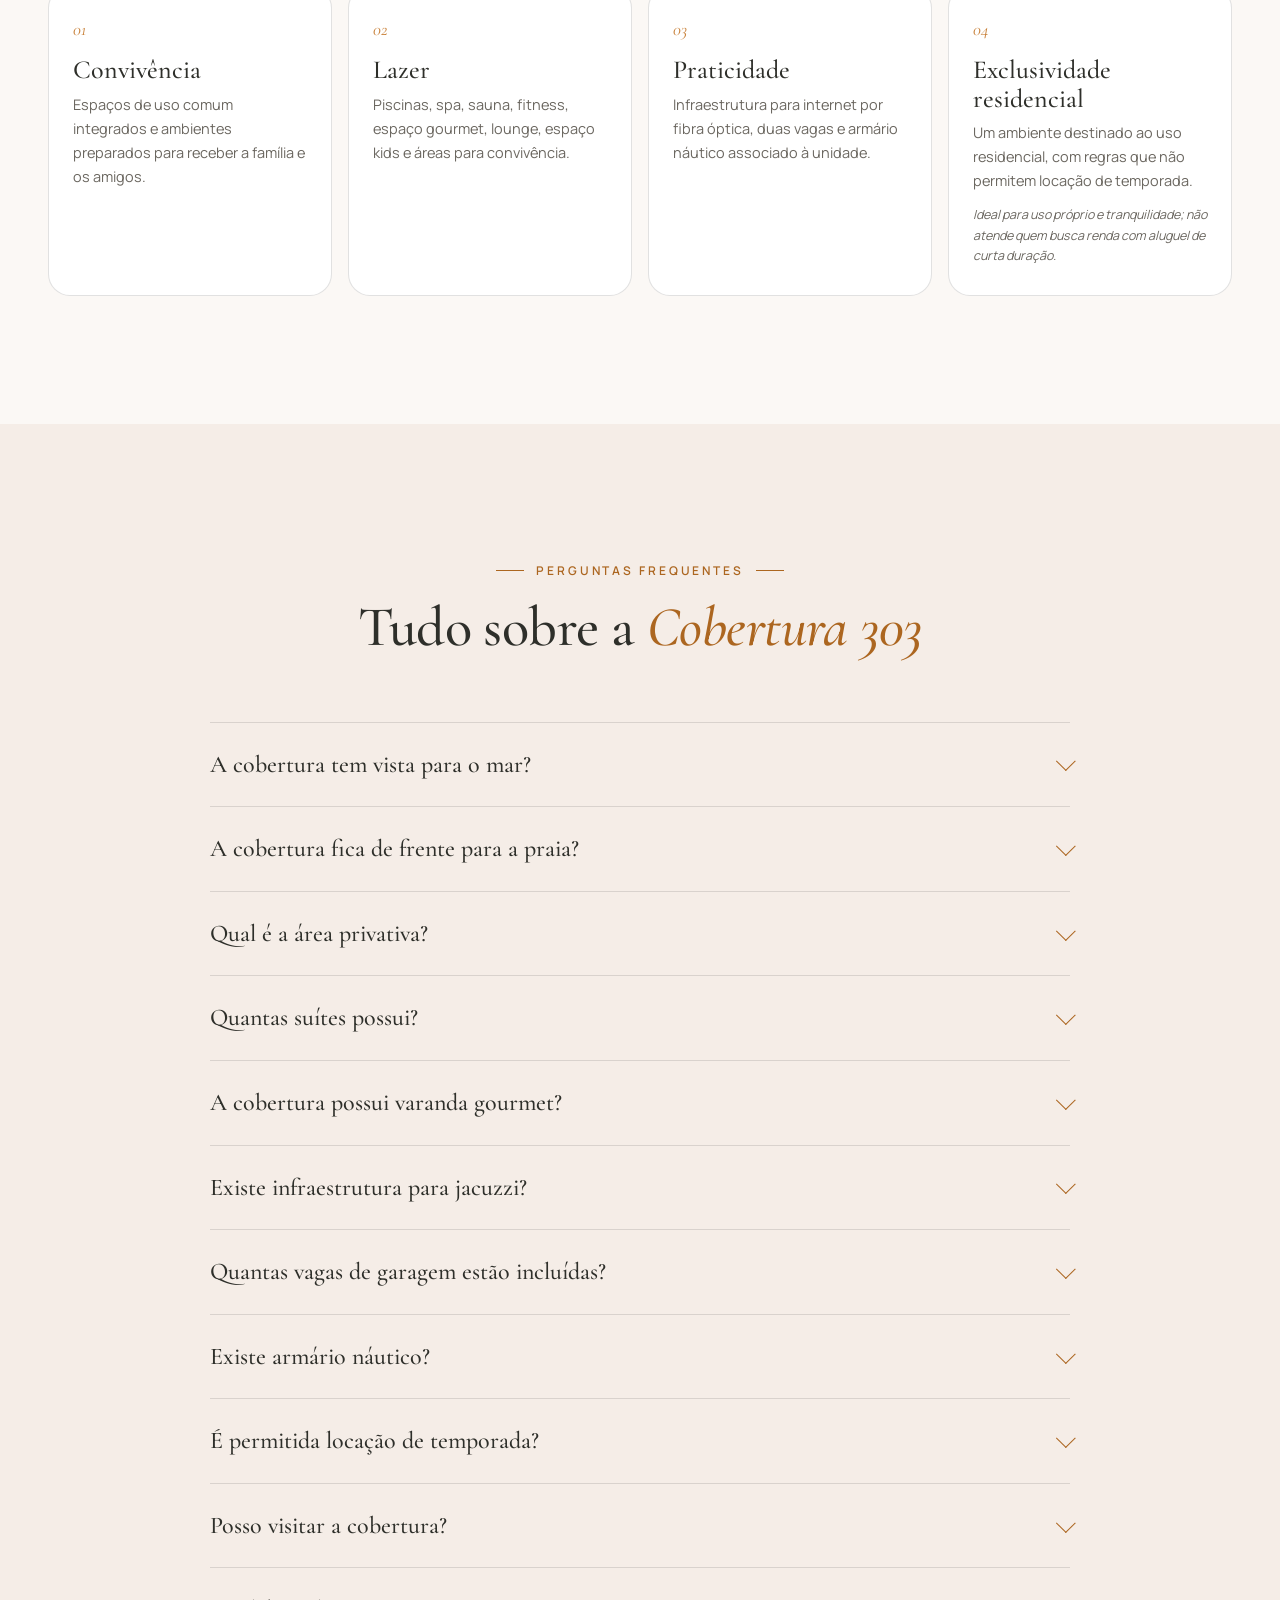
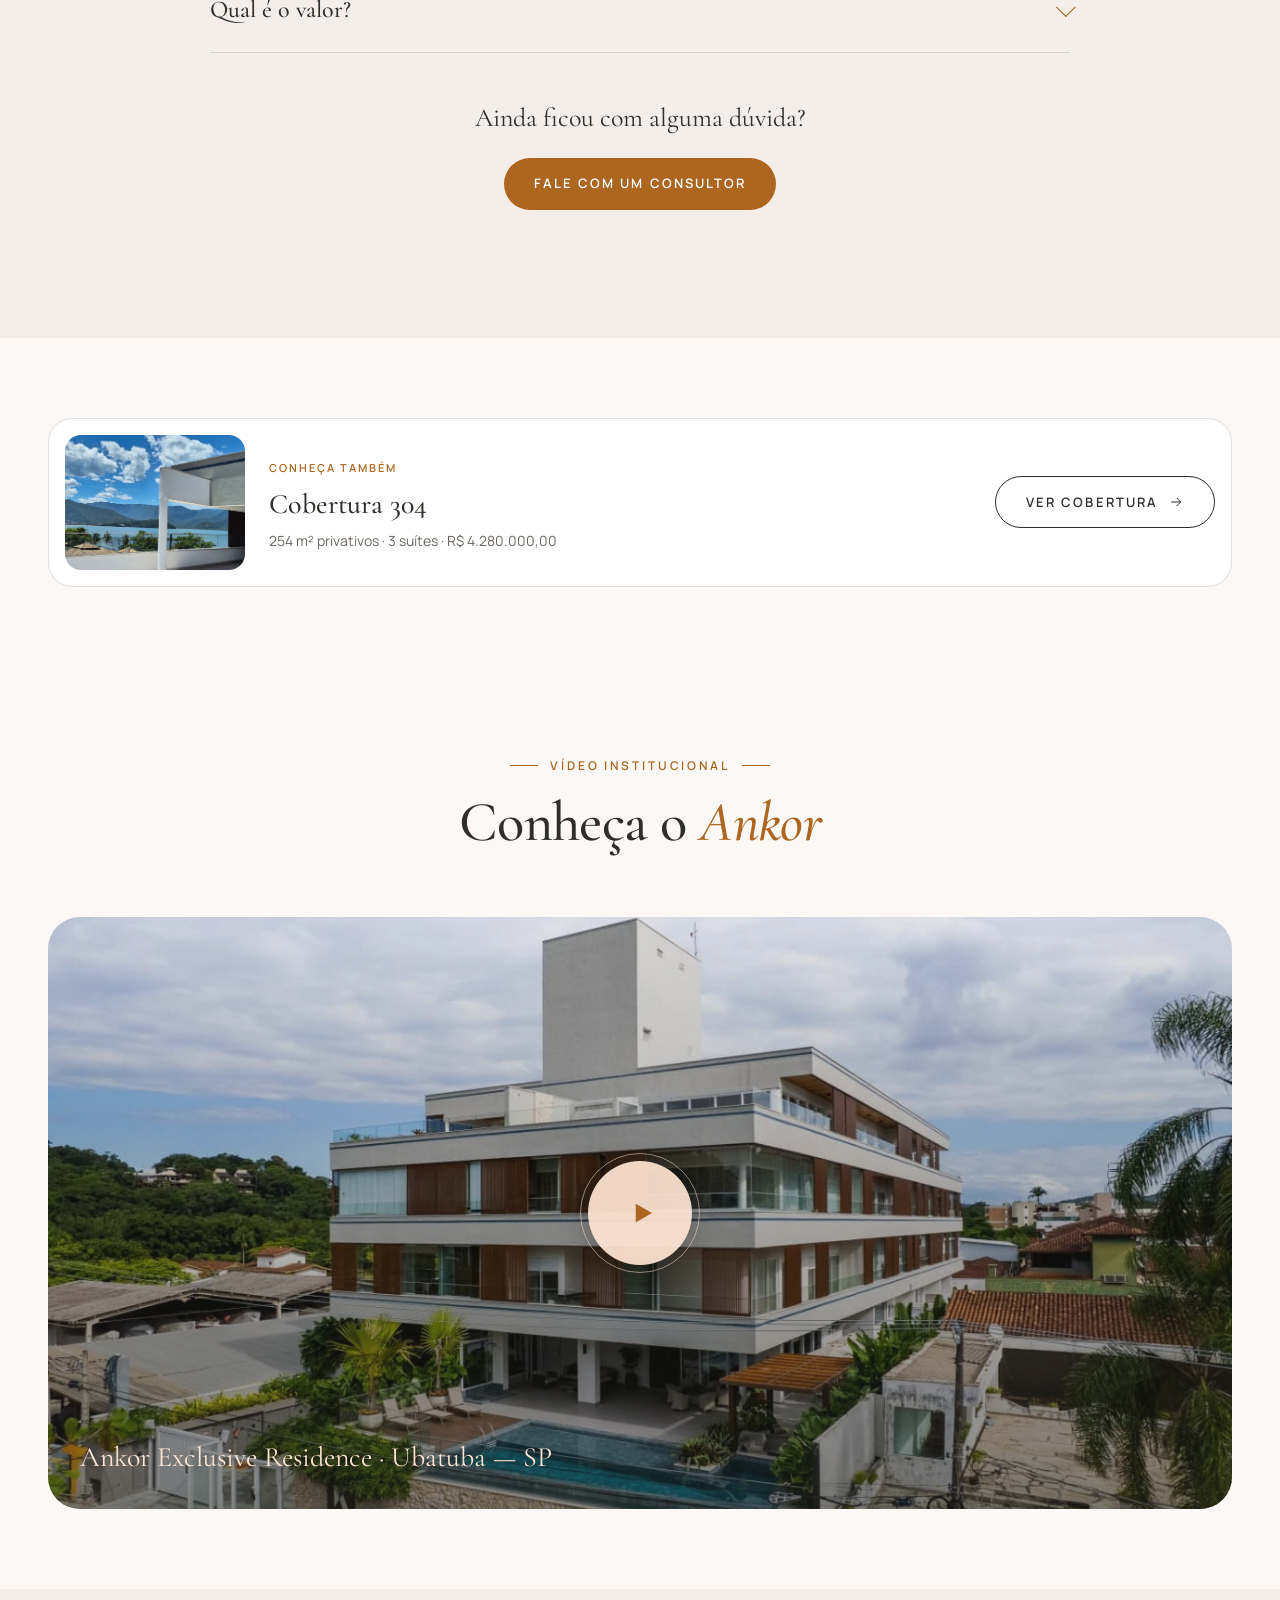
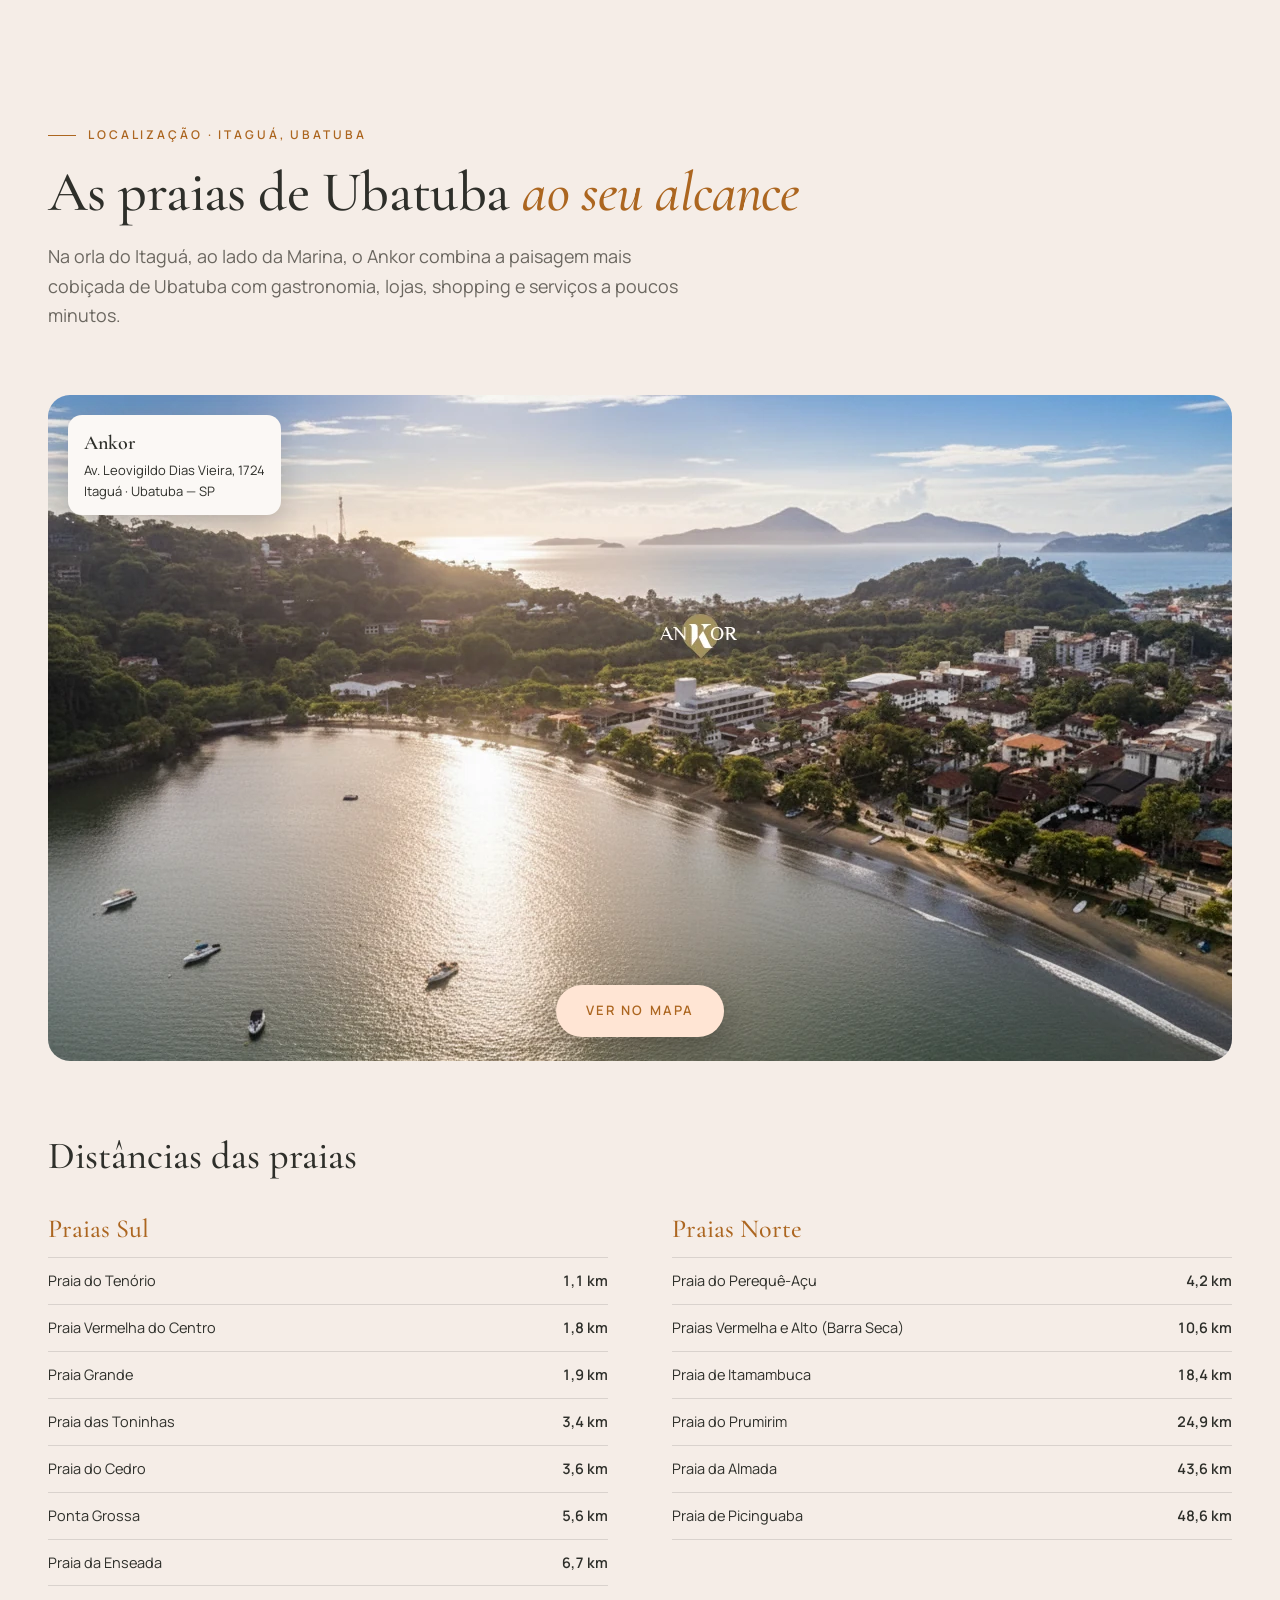
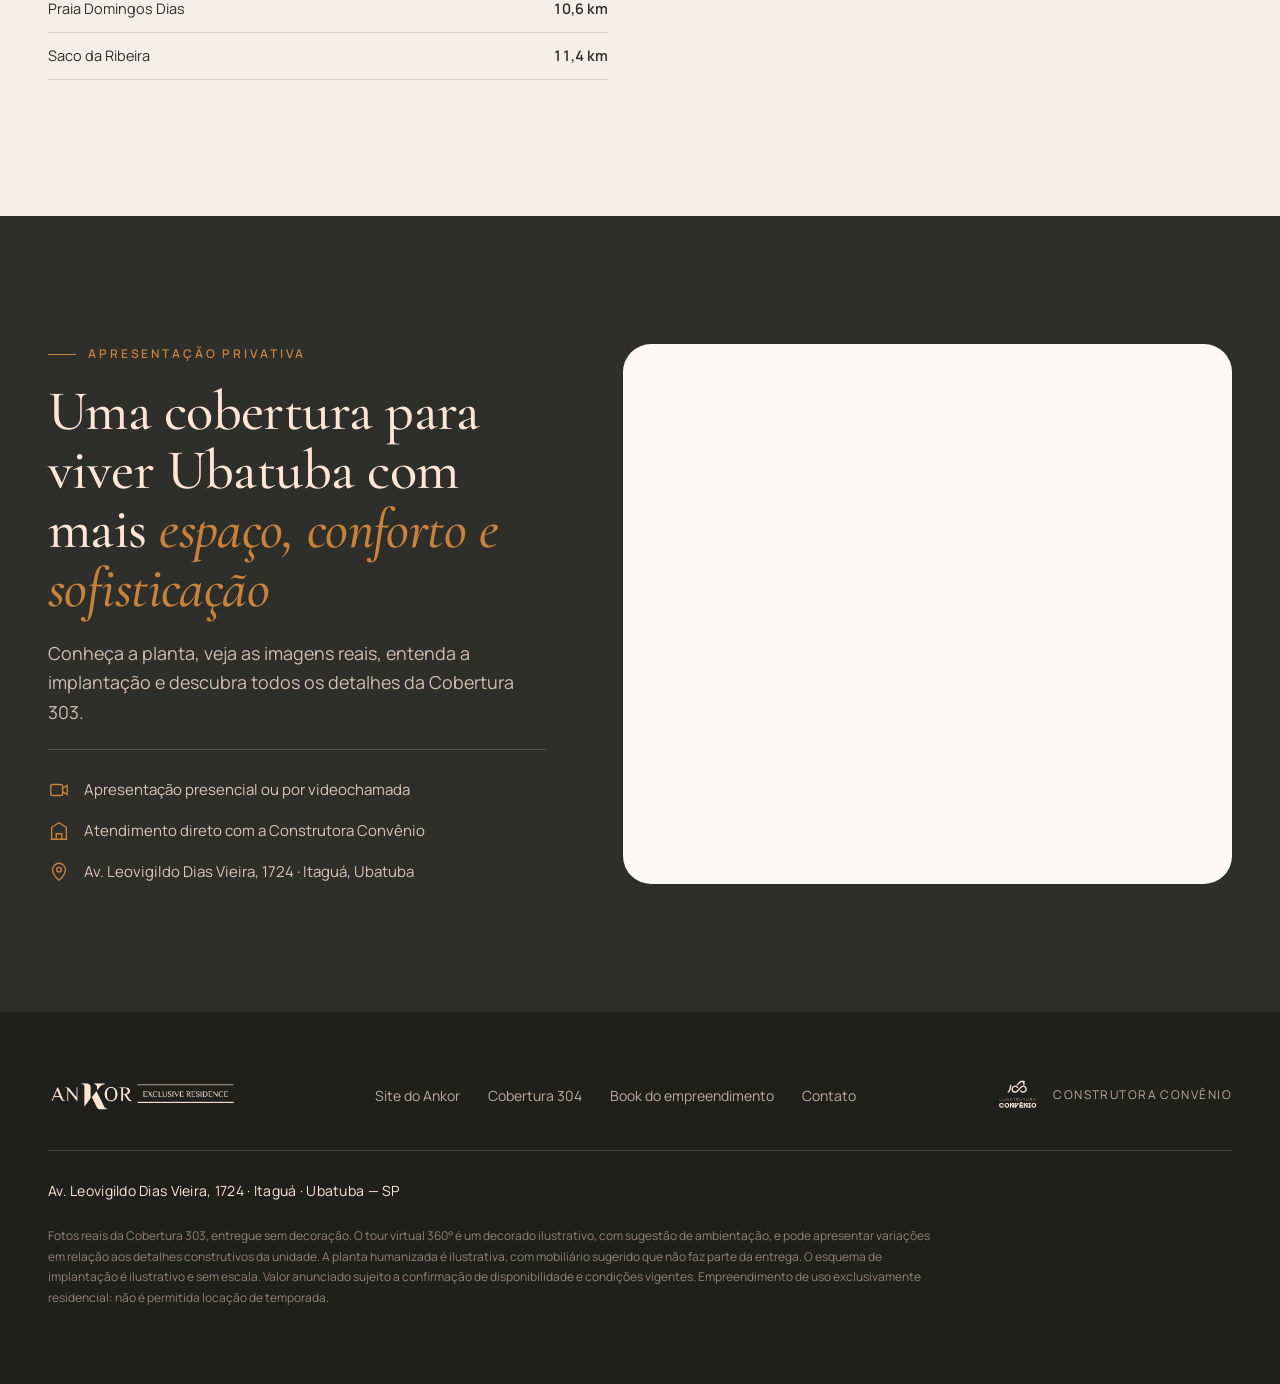
==== commit ddccabbe: "Contentsquare (antigo Hotjar) nas 7 páginas e publicação automática por SFTP (publicar.py); manual a" ====
--- a/cobertura-303/index.html
+++ b/cobertura-303/index.html
@@ -22,6 +22,7 @@
 <script async src="https://www.googletagmanager.com/gtag/js?id=G-858ZVEWJJ1"></script>
 <script>window.dataLayer=window.dataLayer||[];function gtag(){dataLayer.push(arguments);}gtag('js',new Date());gtag('config','G-858ZVEWJJ1');gtag('config','AW-10869641873');</script>
 <script>!function(f,b,e,v,n,t,s){if(f.fbq)return;n=f.fbq=function(){n.callMethod?n.callMethod.apply(n,arguments):n.queue.push(arguments)};if(!f._fbq)f._fbq=n;n.push=n;n.loaded=!0;n.version='2.0';n.queue=[];t=b.createElement(e);t.async=!0;t.src=v;s=b.getElementsByTagName(e)[0];s.parentNode.insertBefore(t,s)}(window,document,'script','https://connect.facebook.net/en_US/fbevents.js');fbq('init','279593157240250');fbq('track','PageView');fbq('track','ViewContent',{content_name:'Cobertura 303'});</script>
+<script async src="https://t.contentsquare.net/uxa/3d94dfe17b9cd.js"></script>
 </head>
 <body>
 <noscript><iframe src="https://www.googletagmanager.com/ns.html?id=GTM-N2VF7FVX" height="0" width="0" style="display:none;visibility:hidden"></iframe></noscript>
